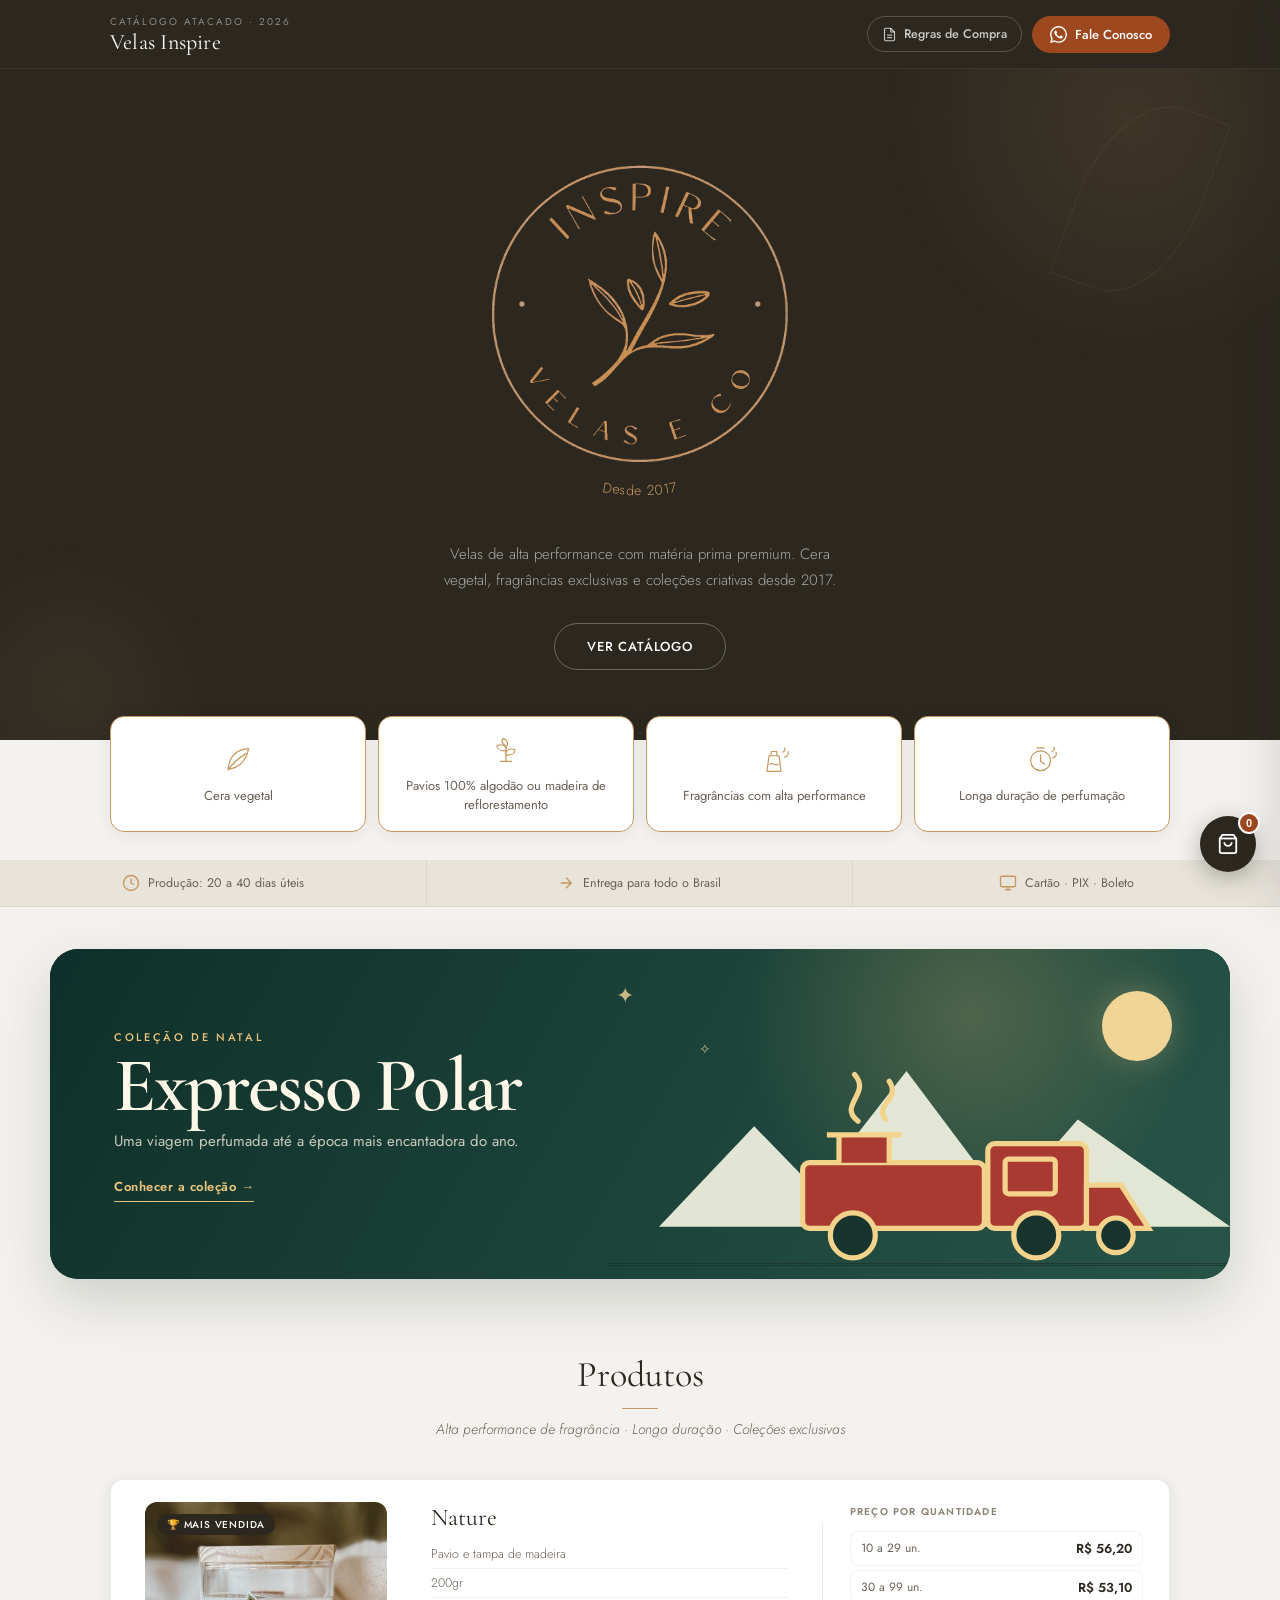
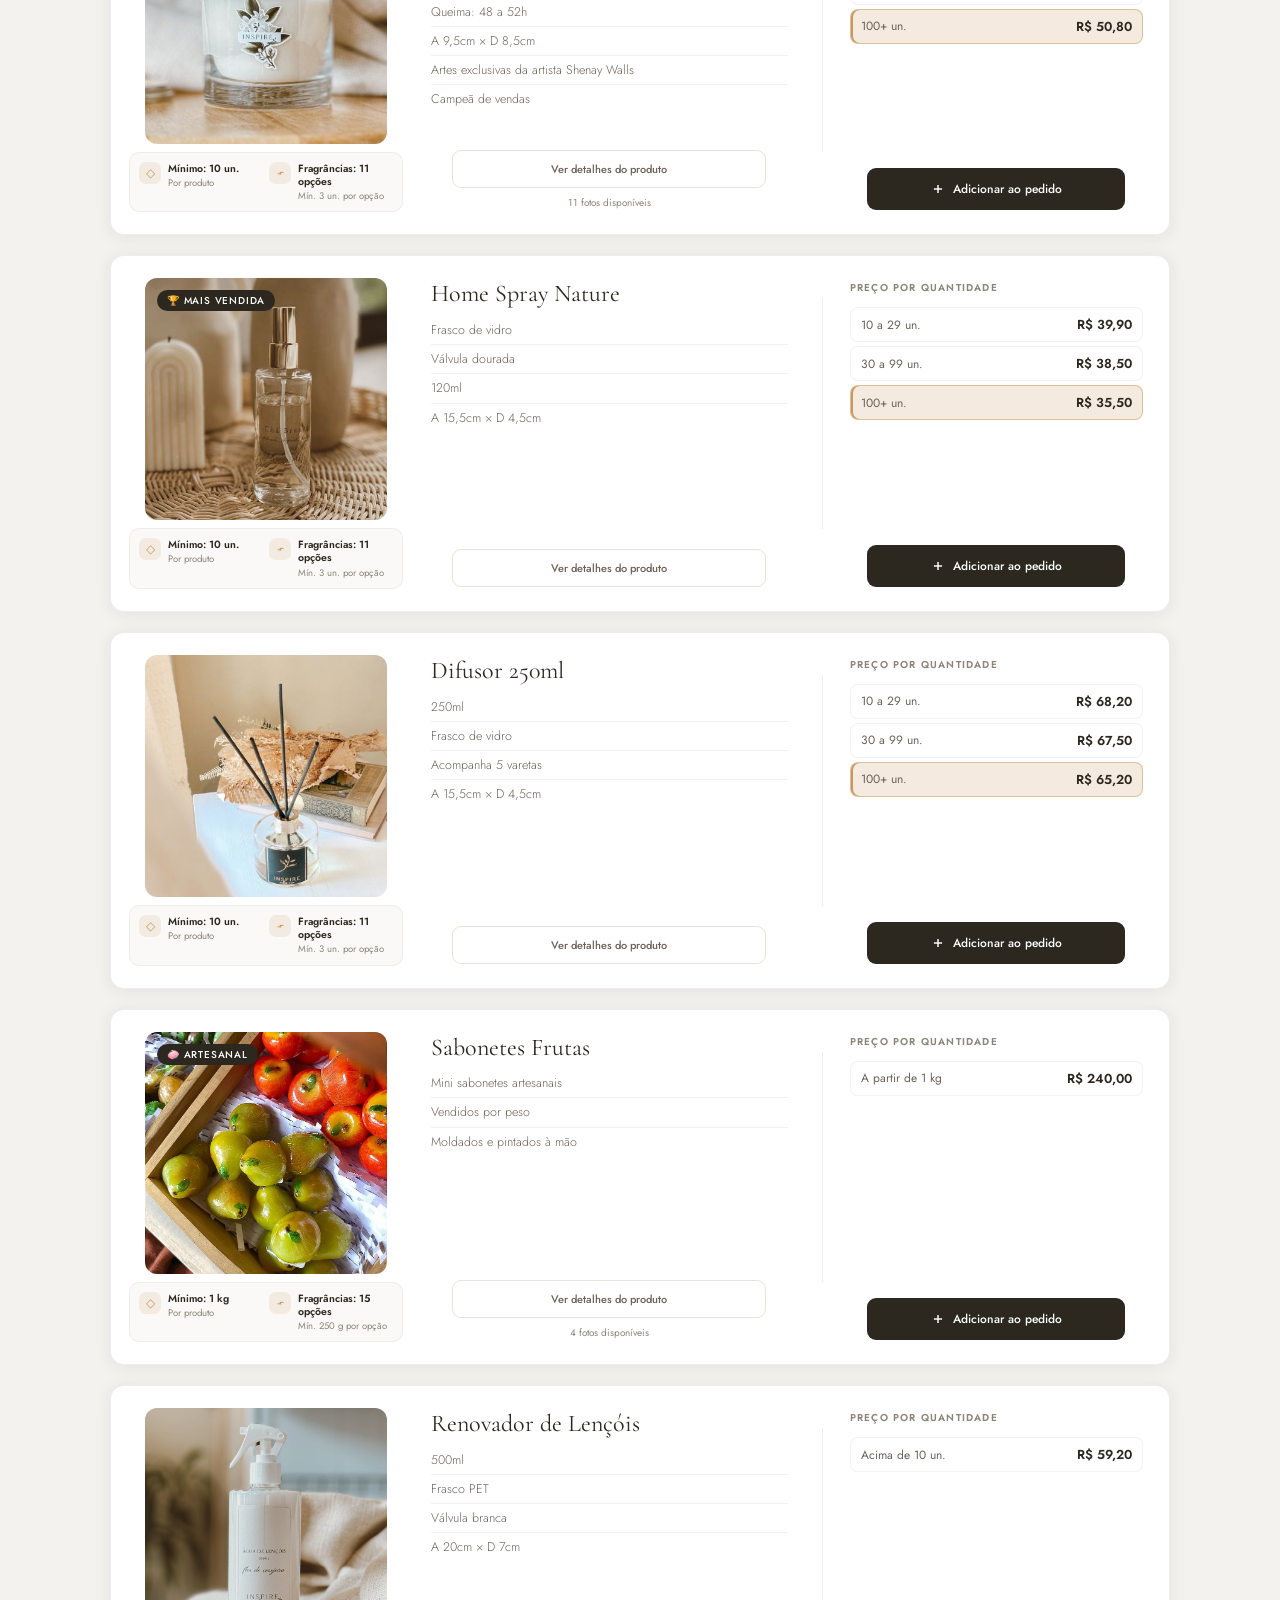
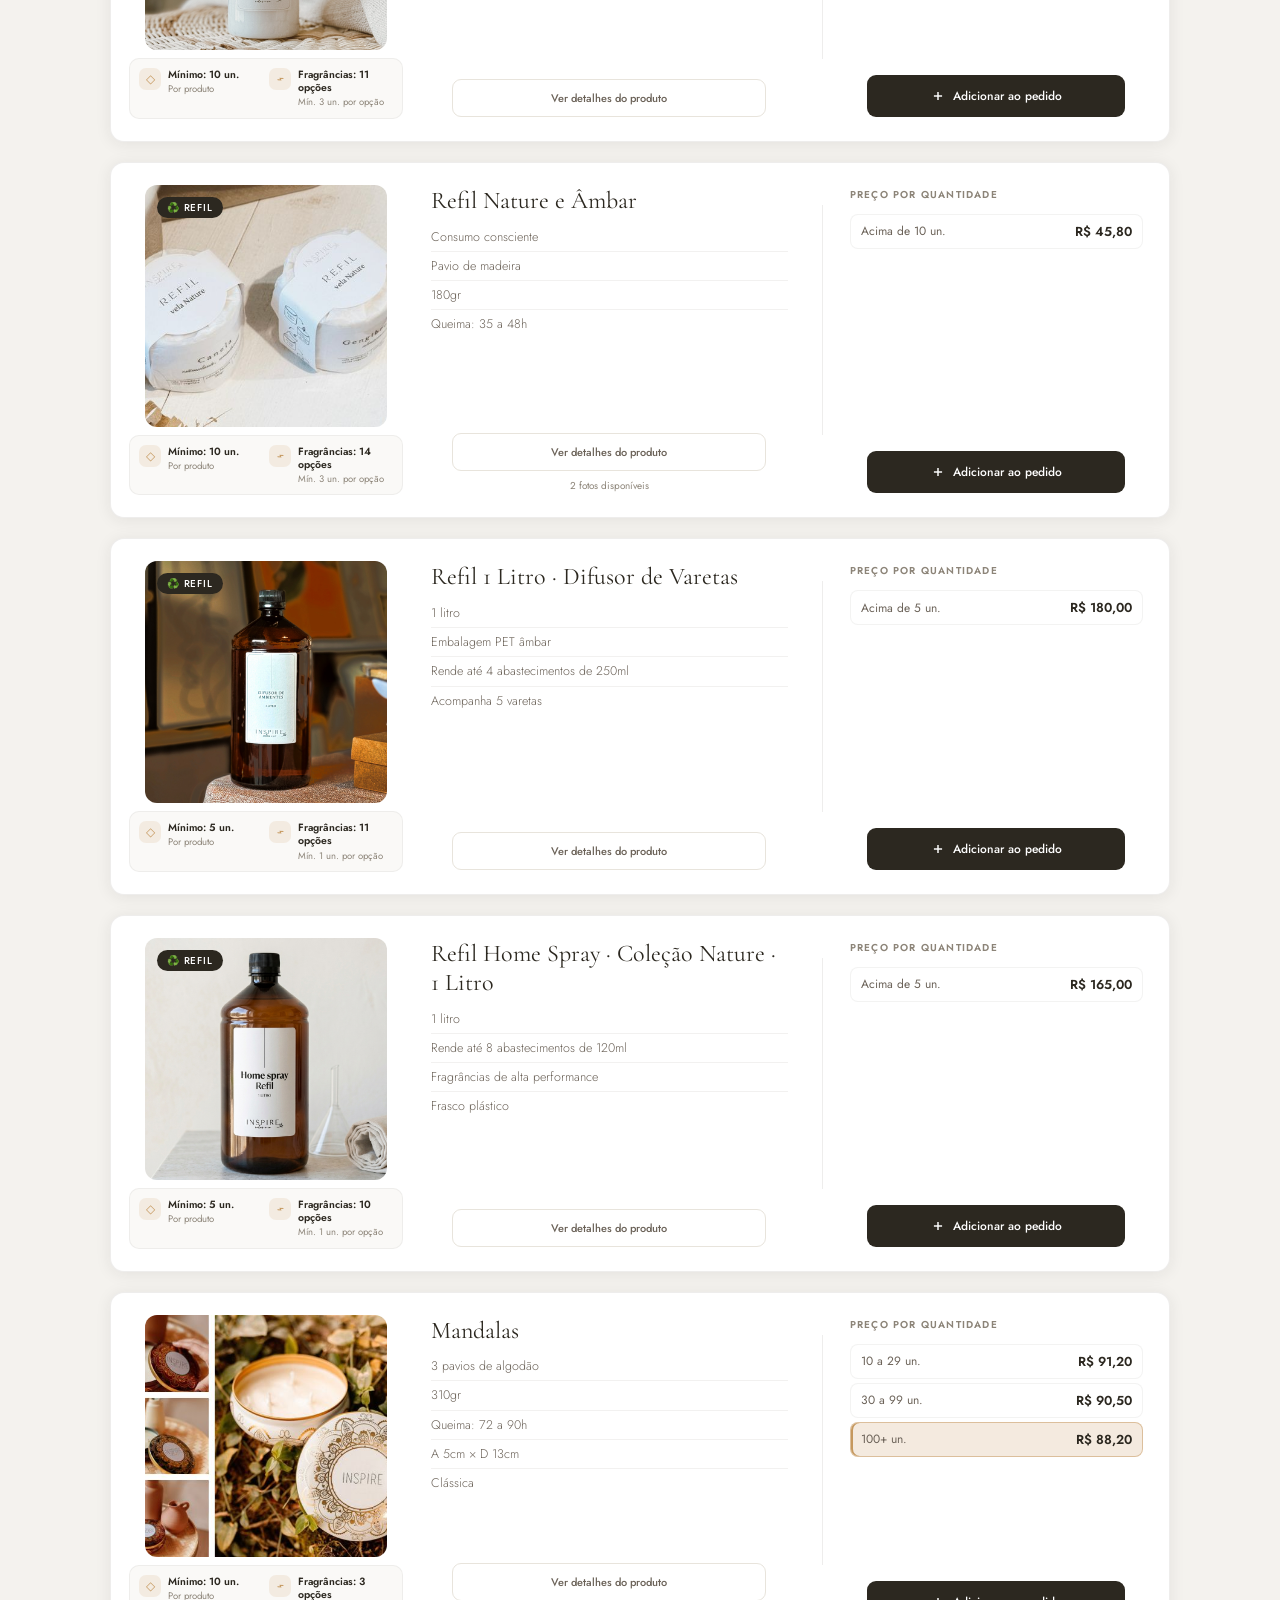
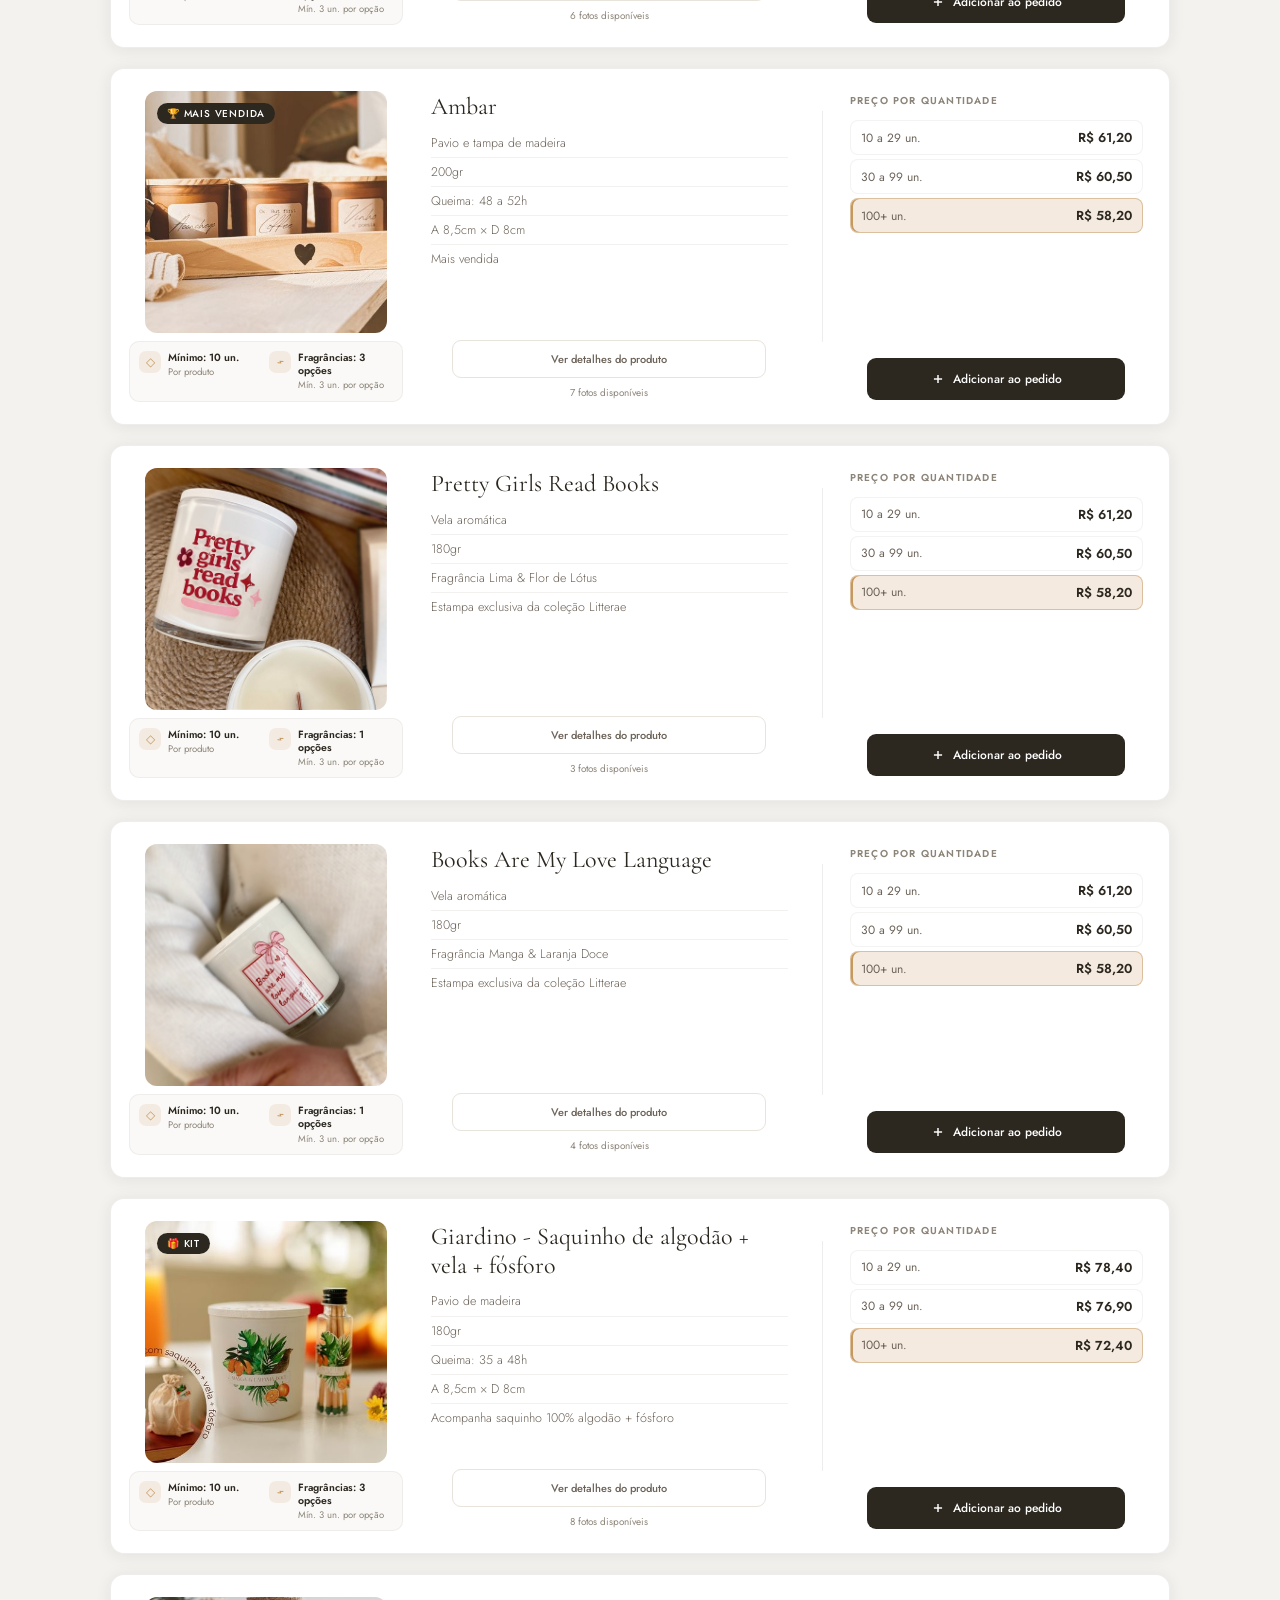
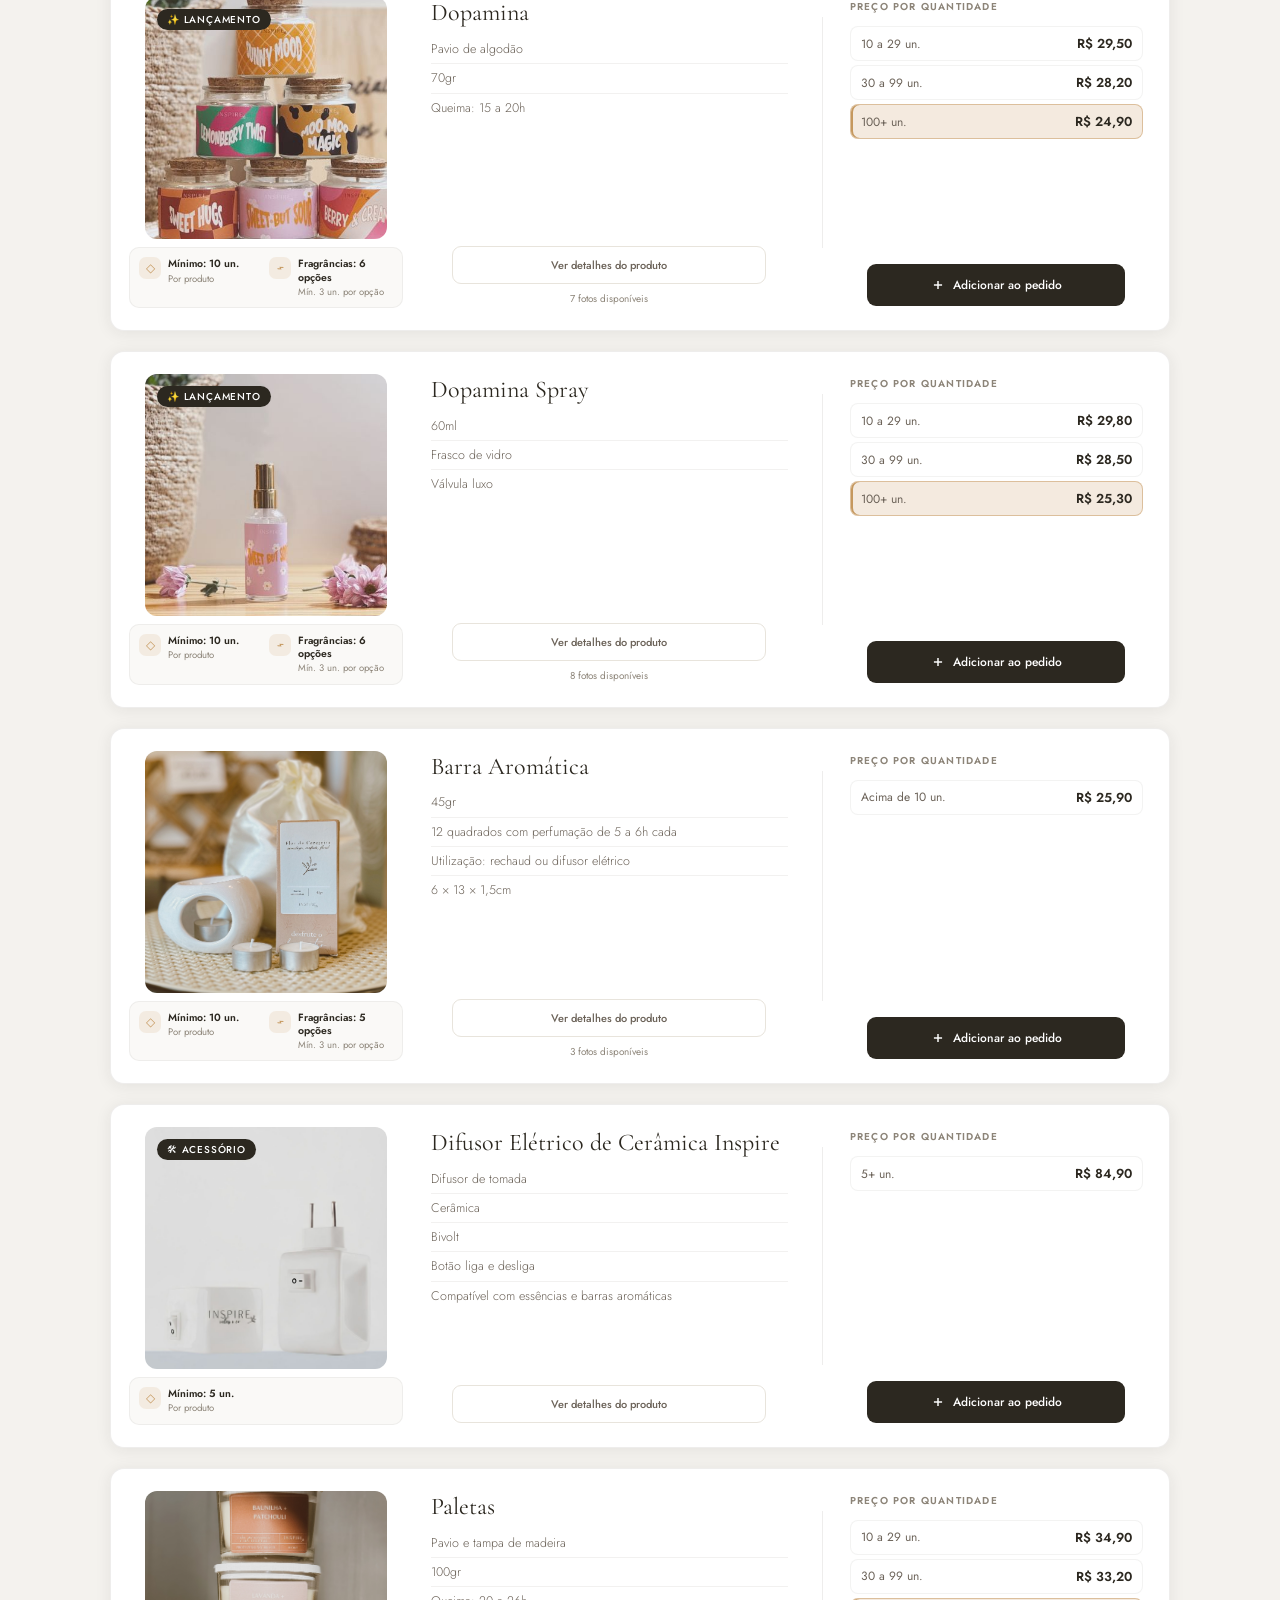
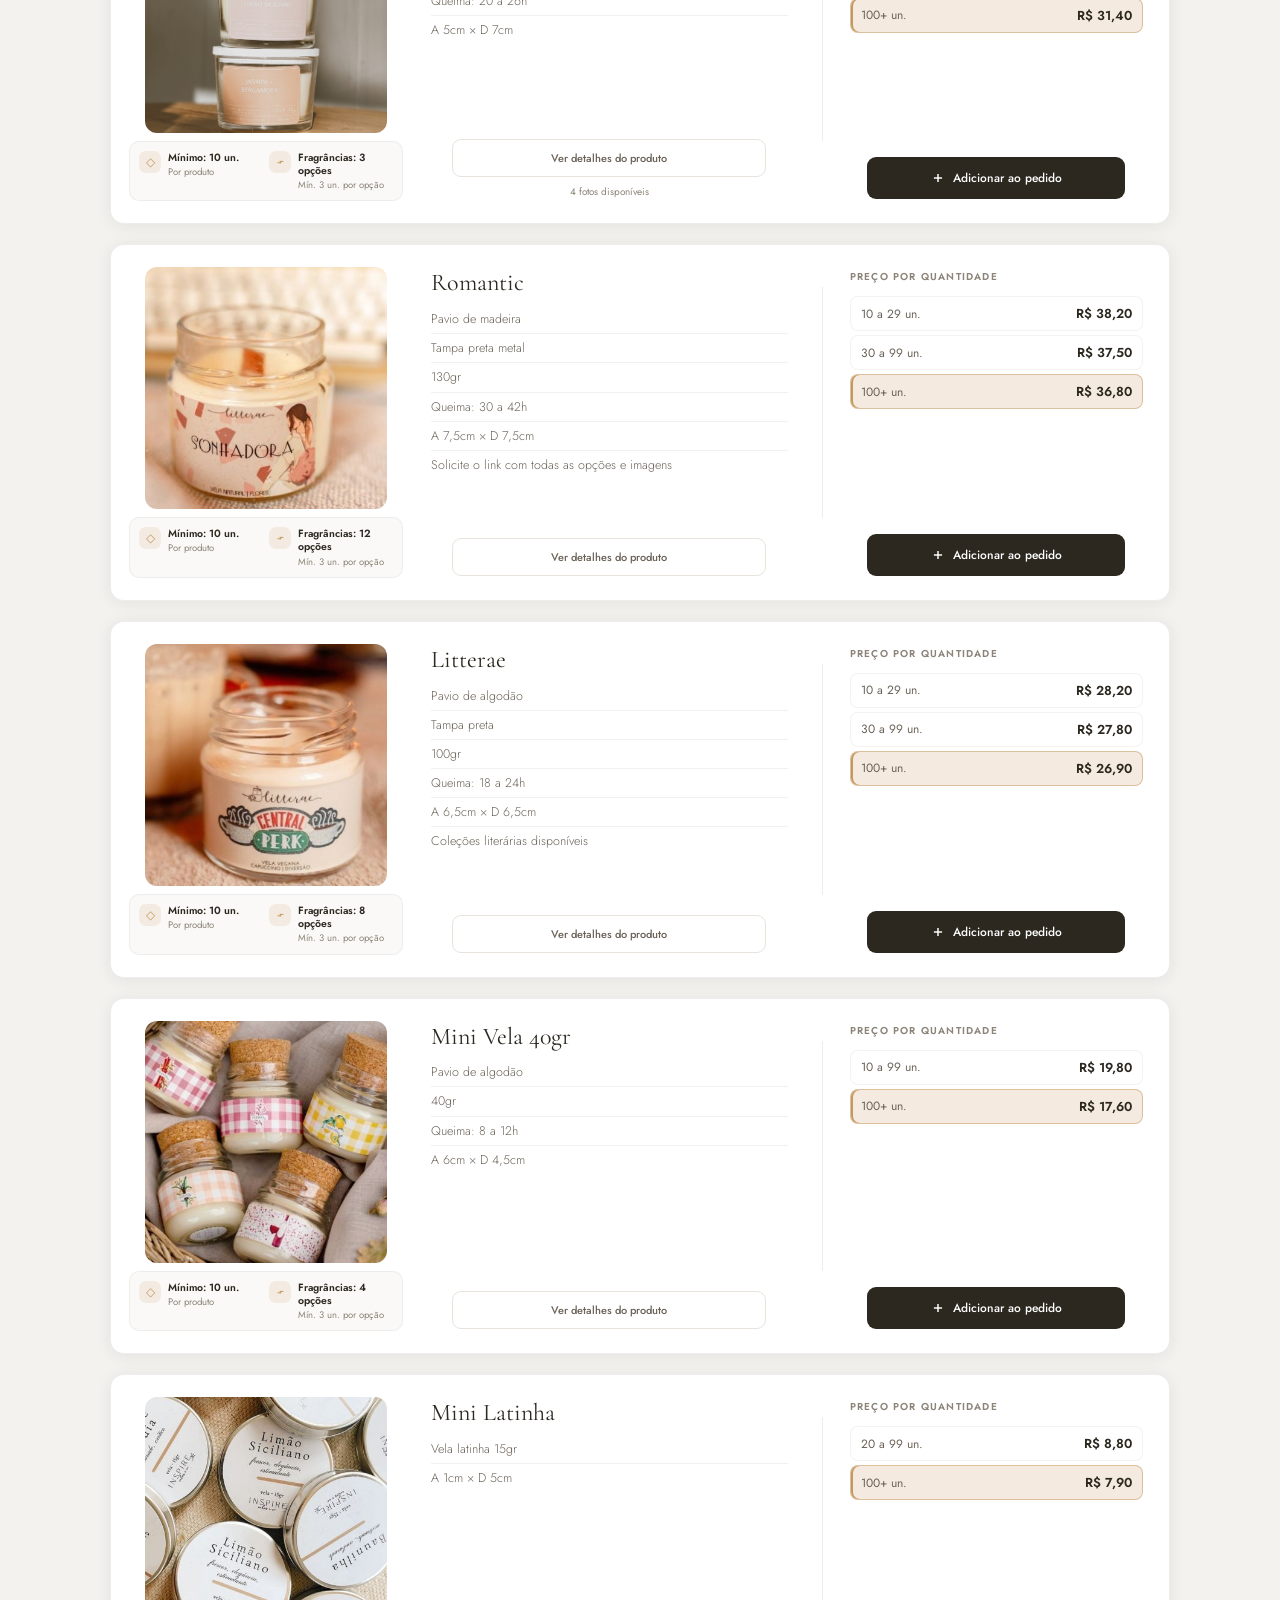
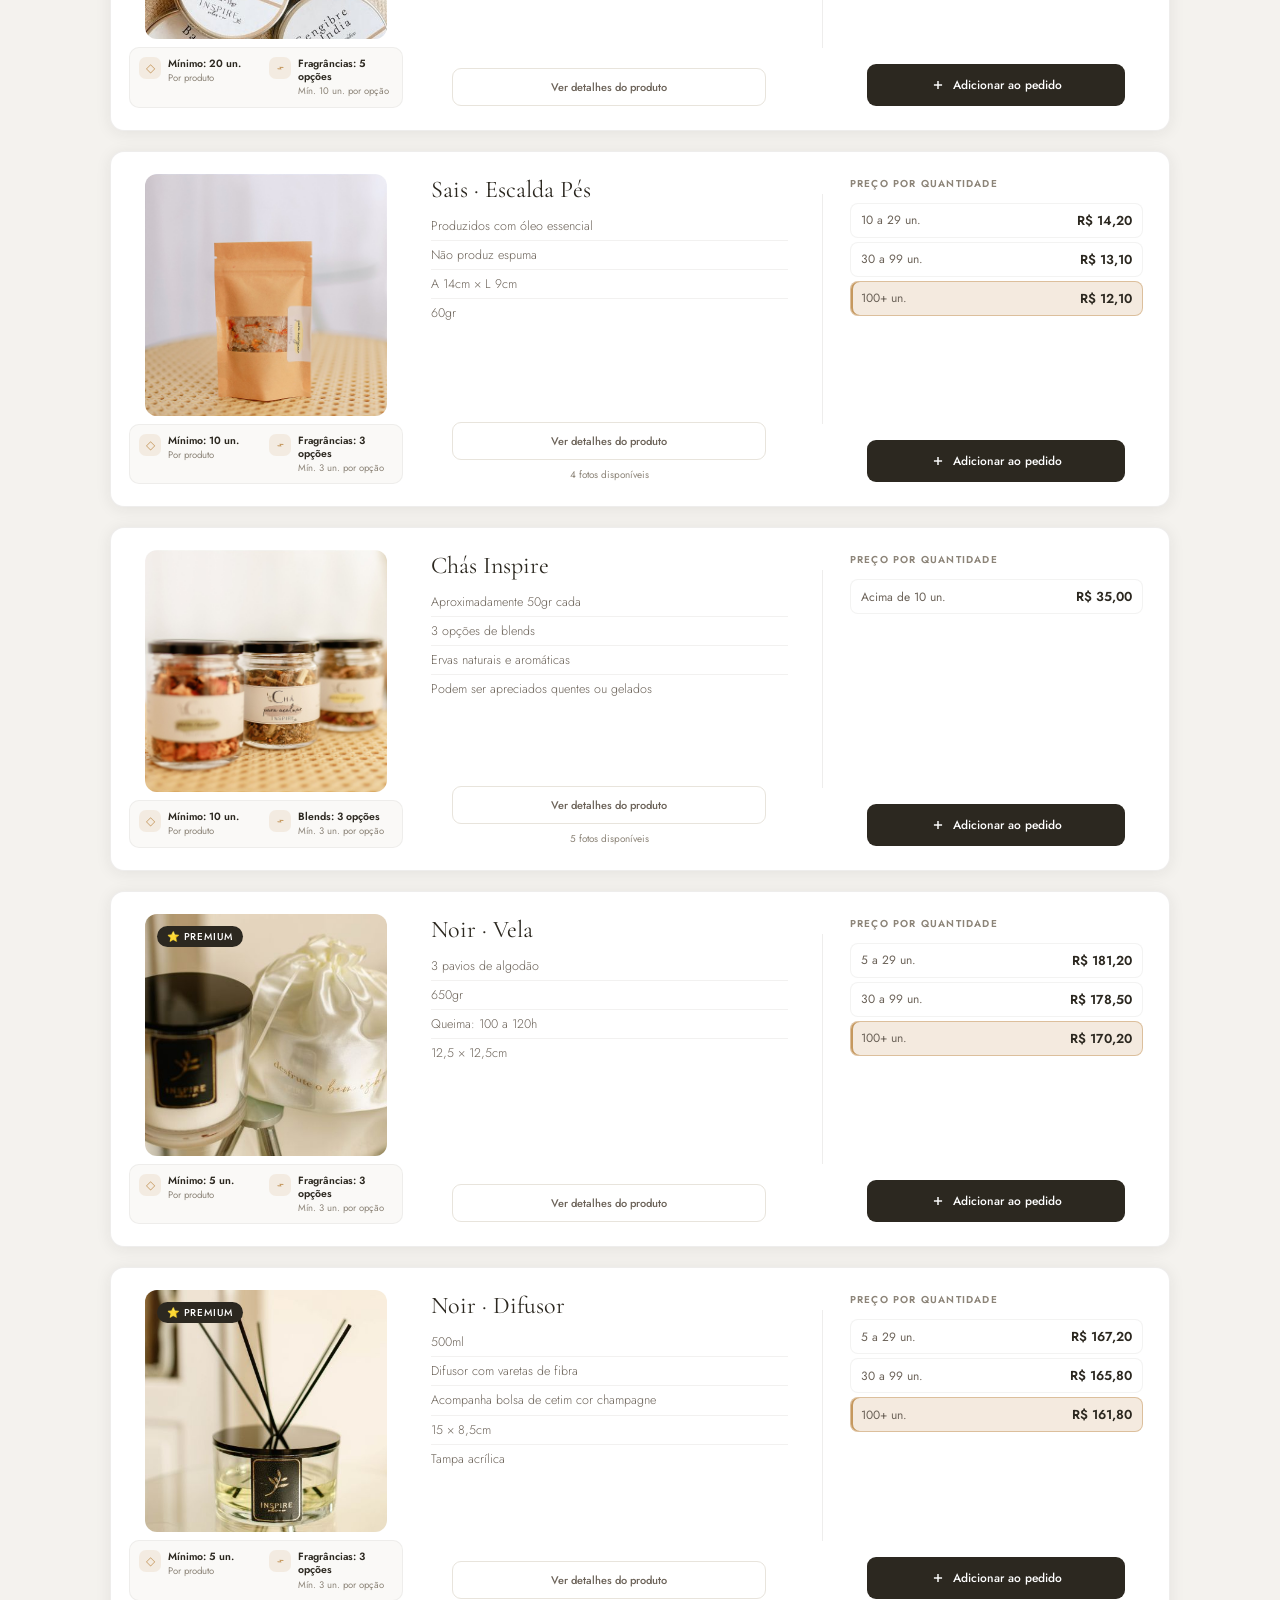
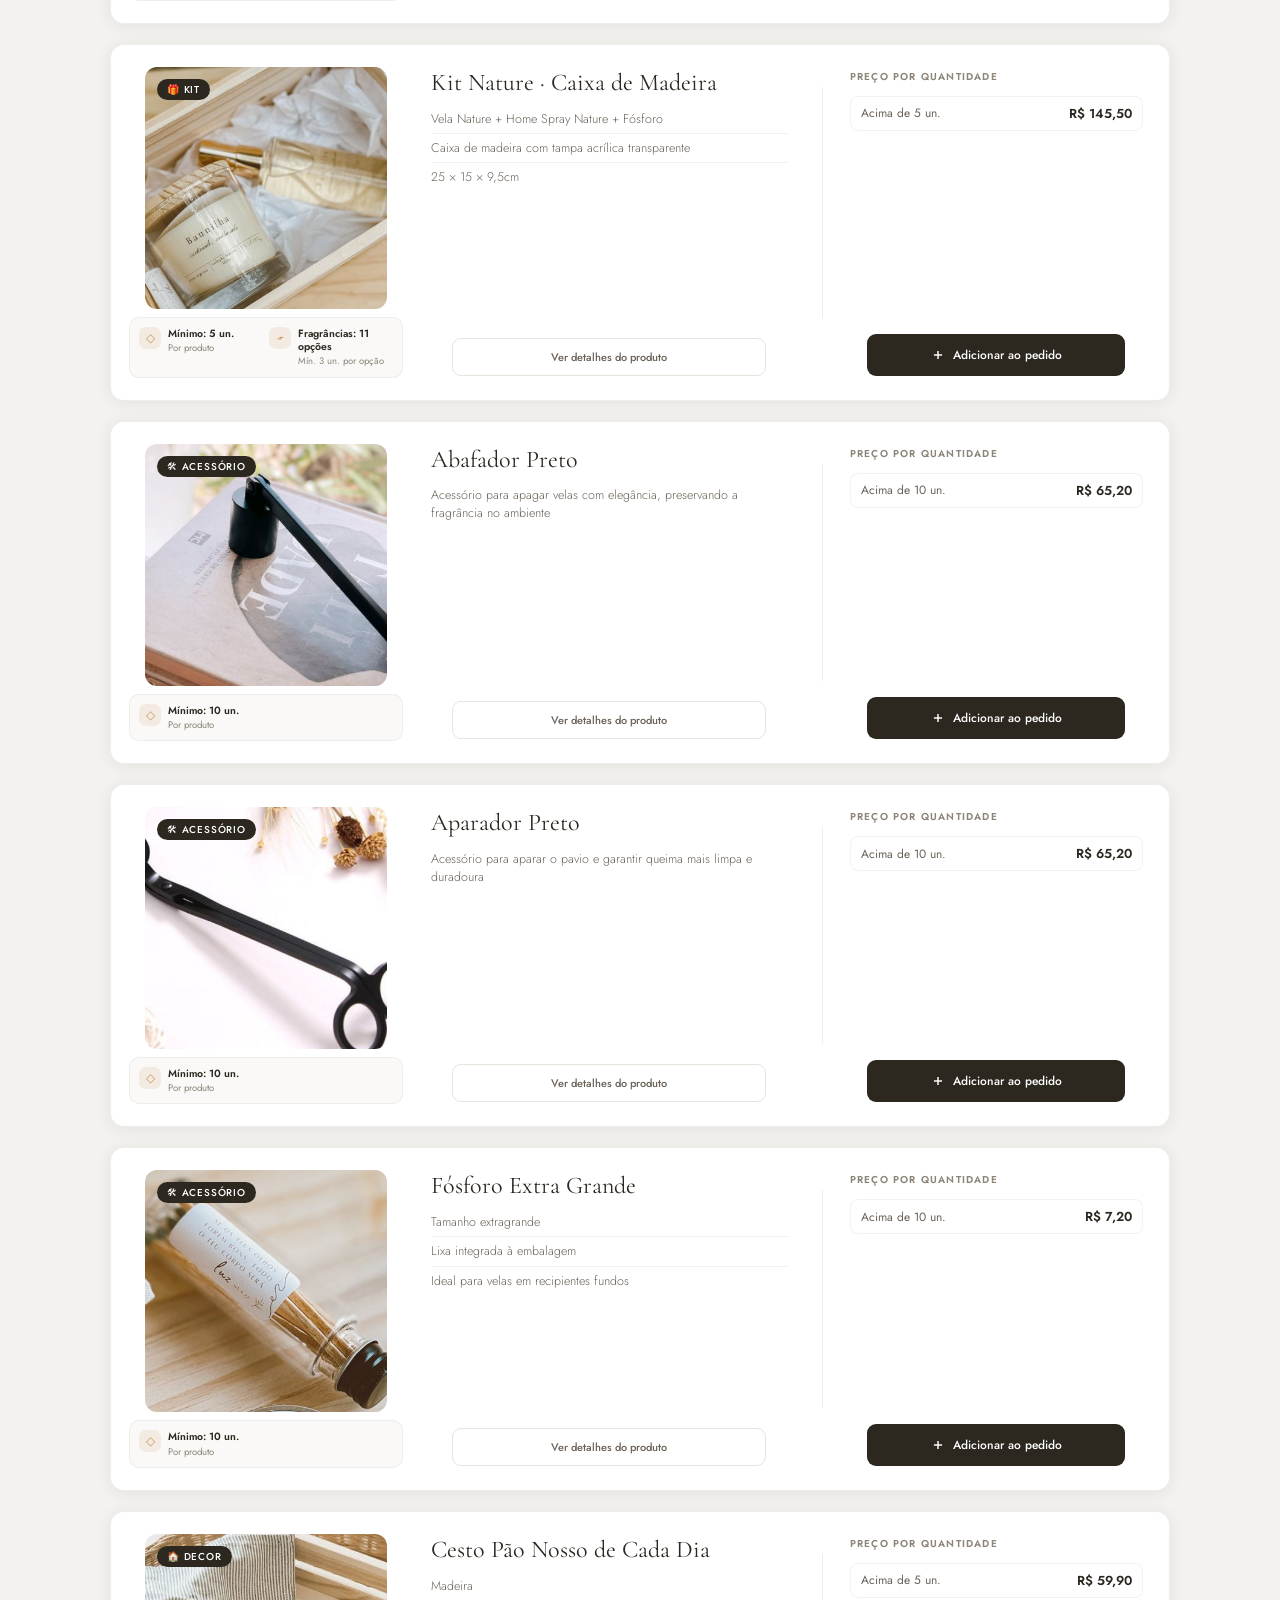
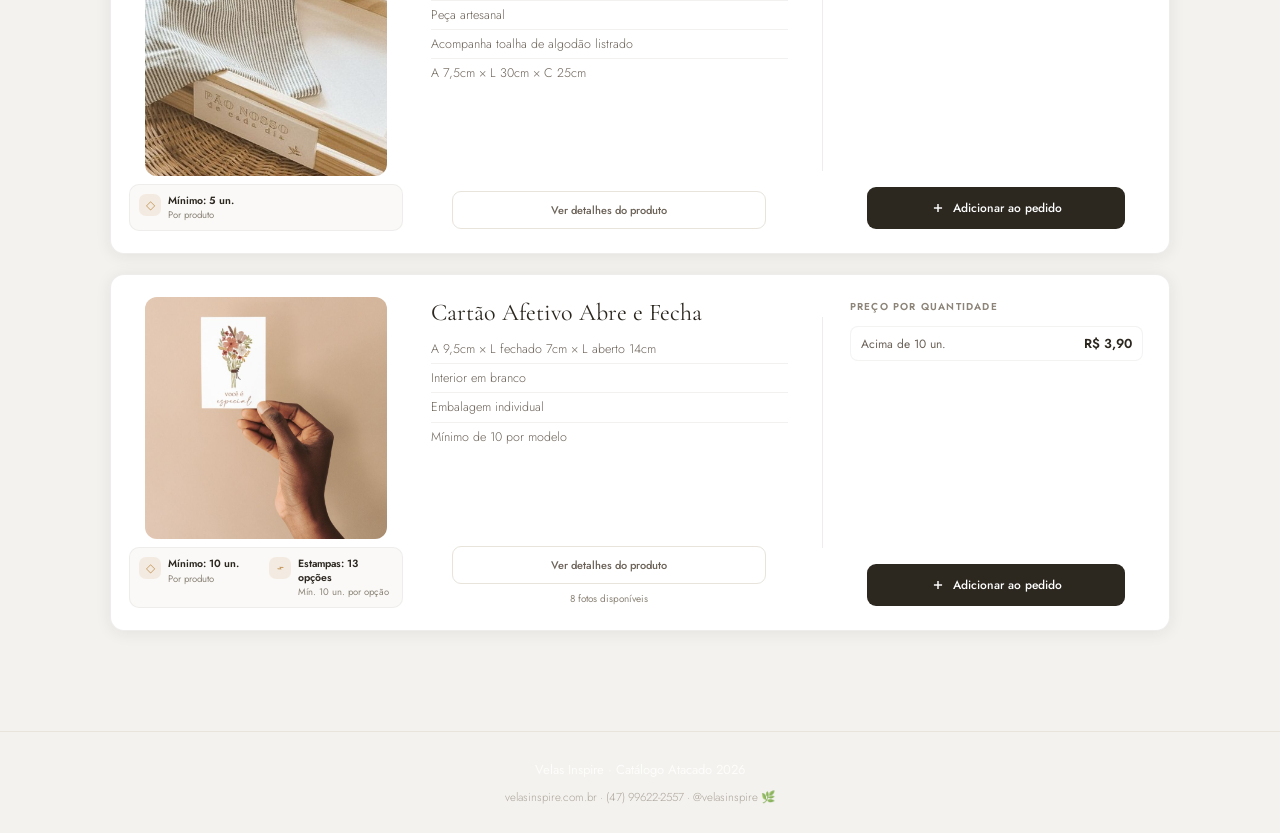
==== index.html @ fe25d315 "Ajustes fotos e ordens de produtos" ====
<!DOCTYPE html>
<html lang="pt-BR">
<head>
  <meta charset="UTF-8" />
  <meta name="viewport" content="width=device-width, initial-scale=1.0" />
  <title>Velas Inspire — Catálogo Atacado 2026</title>
  <link rel="icon" type="image/png" href="assets/images/brand/favicon-inspire.png" />
  <link rel="apple-touch-icon" href="assets/images/brand/favicon-inspire.png" />
  <link rel="stylesheet" href="css/styles.css" />
  <link rel="preconnect" href="https://fonts.googleapis.com">
  <link rel="preconnect" href="https://fonts.gstatic.com" crossorigin>
  <link href="https://fonts.googleapis.com/css2?family=Cormorant+Garamond:ital,wght@0,300;0,400;0,600;1,300;1,400&family=Jost:wght@300;400;500;600&display=swap" rel="stylesheet">
</head>
<body>

  <header class="header">
    <div class="header-inner">
      <div class="brand">
        <span class="brand-eyebrow">Catálogo Atacado · 2026</span>
        <h1 class="brand-name">Velas Inspire</h1>
      </div>
      <div class="header-actions">
        <a href="regras.html" class="btn-header-rules">
          <svg viewBox="0 0 24 24" fill="none" stroke="currentColor" stroke-width="1.8" width="15" height="15"><path d="M14 2H6a2 2 0 00-2 2v16a2 2 0 002 2h12a2 2 0 002-2V8z"/><polyline points="14 2 14 8 20 8"/><line x1="16" y1="13" x2="8" y2="13"/><line x1="16" y1="17" x2="8" y2="17"/></svg>
          <span>Regras de Compra</span>
        </a>
        <a href="#" class="btn-header-wa" id="btn-header-wa">
          <svg viewBox="0 0 24 24" fill="currentColor" width="17" height="17"><path d="M17.472 14.382c-.297-.149-1.758-.867-2.03-.967-.273-.099-.471-.148-.67.15-.197.297-.767.966-.94 1.164-.173.199-.347.223-.644.075-.297-.15-1.255-.463-2.39-1.475-.883-.788-1.48-1.761-1.653-2.059-.173-.297-.018-.458.13-.606.134-.133.298-.347.446-.52.149-.174.198-.298.298-.497.099-.198.05-.371-.025-.52-.075-.149-.669-1.612-.916-2.207-.242-.579-.487-.5-.669-.51-.173-.008-.371-.01-.57-.01-.198 0-.52.074-.792.372-.272.297-1.04 1.016-1.04 2.479 0 1.462 1.065 2.875 1.213 3.074.149.198 2.096 3.2 5.077 4.487.709.306 1.262.489 1.694.625.712.227 1.36.195 1.871.118.571-.085 1.758-.719 2.006-1.413.248-.694.248-1.289.173-1.413-.074-.124-.272-.198-.57-.347m-5.421 7.403h-.004a9.87 9.87 0 01-5.031-1.378l-.361-.214-3.741.982.998-3.648-.235-.374a9.86 9.86 0 01-1.51-5.26c.001-5.45 4.436-9.884 9.888-9.884 2.64 0 5.122 1.03 6.988 2.898a9.825 9.825 0 012.893 6.994c-.003 5.45-4.437 9.884-9.885 9.884m8.413-18.297A11.815 11.815 0 0012.05 0C5.495 0 .16 5.335.157 11.892c0 2.096.547 4.142 1.588 5.945L.057 24l6.305-1.654a11.882 11.882 0 005.683 1.448h.005c6.554 0 11.89-5.335 11.893-11.893a11.821 11.821 0 00-3.48-8.413z"/></svg>
          <span>Fale Conosco</span>
        </a>
      </div>
    </div>
  </header>

  <section class="hero">
    <div class="hero-content">
      <div class="hero-brandmark">
        <img class="hero-logo" src="assets/images/brand/submarca-inspire-transparente-final.png" alt="Inspire Velas e Co." />
        <svg class="hero-since" viewBox="0 0 400 72" role="img" aria-label="Desde 2017">
          <defs>
            <path id="hero-since-curve" d="M 92 12 Q 200 62 308 12" />
          </defs>
          <text fill="#C5985E">
            <textPath href="#hero-since-curve" startOffset="50%" text-anchor="middle" fill="#C5985E">Desde 2017</textPath>
          </text>
        </svg>
      </div>
      <p class="hero-desc" id="hero-desc">Velas de alta performance com matéria prima premium. Cera vegetal, fragrâncias exclusivas e coleções criativas desde 2017.</p>
      <a href="#catalogo" class="btn-hero">Ver catálogo</a>
    </div>
    <div class="hero-deco" aria-hidden="true">
      <div class="deco-circle deco-c1"></div>
      <div class="deco-circle deco-c2"></div>
      <div class="deco-leaf deco-l1"></div>
    </div>
  </section>

  <div class="brand-pillars" aria-label="Diferenciais dos produtos">
    <div class="brand-pillar">
      <svg viewBox="0 0 48 48" aria-hidden="true">
        <path d="M39 8C23 9 12 18 10 37c12-1 25-9 29-29Z" />
        <path d="M10 38c6-9 14-16 25-23" />
      </svg>
      <span>Cera vegetal</span>
    </div>
    <div class="brand-pillar">
      <svg viewBox="0 0 48 48" aria-hidden="true">
        <path d="M24 40V18" />
        <path d="M24 18c-5-2-7-6-5-10 5 0 8 4 7 9" />
        <path d="M24 25c-7 1-12-2-13-7 5-3 11-1 14 4" />
        <path d="M24 31c7 1 12-2 13-7-5-3-11-1-14 4" />
        <path d="M16 40h16" />
      </svg>
      <span>Pavios 100% algodão ou madeira de reflorestamento</span>
    </div>
    <div class="brand-pillar">
      <svg viewBox="0 0 48 48" aria-hidden="true">
        <path d="M17 18h14l3 22H14l3-22Z" />
        <path d="M20 18v-6h8v6" />
        <path d="M18 30c4-3 8 3 12 0" />
        <path d="M36 13c3-1 4-3 3-6M39 20c4-1 6-4 5-8" />
      </svg>
      <span>Fragrâncias com alta performance</span>
    </div>
    <div class="brand-pillar">
      <svg viewBox="0 0 48 48" aria-hidden="true">
        <circle cx="22" cy="25" r="14" />
        <path d="M22 17v9l6 4M17 7h10" />
        <path d="M38 12c3-1 4-3 3-6M39 21c4-1 6-4 5-8" />
      </svg>
      <span>Longa duração de perfumação</span>
    </div>
  </div>

  <div class="info-banners">
    <div class="info-item">
      <svg viewBox="0 0 24 24" fill="none" stroke="currentColor" stroke-width="1.8" width="18" height="18"><circle cx="12" cy="12" r="10"/><path d="M12 6v6l4 2"/></svg>
      <span>Produção: 20 a 40 dias úteis</span>
    </div>
    <div class="info-item">
      <svg viewBox="0 0 24 24" fill="none" stroke="currentColor" stroke-width="1.8" width="18" height="18"><path d="M5 12h14M12 5l7 7-7 7"/></svg>
      <span>Entrega para todo o Brasil</span>
    </div>
    <div class="info-item">
      <svg viewBox="0 0 24 24" fill="none" stroke="currentColor" stroke-width="1.8" width="18" height="18"><rect x="2" y="3" width="20" height="14" rx="2"/><path d="M8 21h8M12 17v4"/></svg>
      <span>Cartão · PIX · Boleto</span>
    </div>
  </div>

  <a class="polar-banner" href="expresso-polar.html" aria-label="Conhecer a coleção de Natal Expresso Polar">
    <span class="polar-banner__snow polar-banner__snow--one" aria-hidden="true">✦</span>
    <span class="polar-banner__snow polar-banner__snow--two" aria-hidden="true">✧</span>
    <span class="polar-banner__rail" aria-hidden="true"></span>
    <span class="polar-banner__copy">
      <span class="polar-banner__eyebrow">Coleção de Natal</span>
      <strong>Expresso Polar</strong>
      <span class="polar-banner__text">Uma viagem perfumada até a época mais encantadora do ano.</span>
      <span class="polar-banner__cta">Conhecer a coleção <span aria-hidden="true">→</span></span>
    </span>
    <span class="polar-banner__scene" aria-hidden="true">
      <span class="polar-banner__moon"></span>
      <svg viewBox="0 0 330 150" focusable="false">
        <path class="polar-banner__mountains" d="M0 120 55 62l35 36 53-68 57 76 42-48 88 62Z"/>
        <g class="polar-banner__train">
          <rect x="83" y="83" width="105" height="38" rx="4"/>
          <rect x="190" y="72" width="57" height="49" rx="4"/>
          <rect x="200" y="81" width="29" height="20" rx="2"/>
          <path d="M247 96h20l16 25h-36Z"/>
          <path d="M104 83V67h29v16M97 67h43"/>
          <circle cx="112" cy="125" r="13"/><circle cx="218" cy="125" r="13"/><circle cx="264" cy="125" r="10"/>
          <path class="polar-banner__steam" d="M115 59c-12-9 8-16-2-27M131 58c-7-8 9-12 2-22"/>
        </g>
      </svg>
    </span>
  </a>

  <main class="catalog-section" id="catalogo">
    <div class="catalog-header">
      <h2 class="section-title">Produtos</h2>
      <p class="section-sub">Alta performance de fragrância · Longa duração · Coleções exclusivas</p>
    </div>
    <div class="products-grid" id="products-grid"></div>
  </main>

  <!-- CARRINHO -->
  <aside class="cart-panel" id="cart-panel" aria-label="Carrinho">
    <div class="cart-header">
      <h3>Seu pedido</h3>
      <button class="cart-close" id="cart-close" aria-label="Fechar">✕</button>
    </div>

    <div class="cart-purchase-type">
      <div class="cpt-label">
        <svg viewBox="0 0 24 24" fill="none" stroke="currentColor" stroke-width="1.8" width="14" height="14"><path d="M20 7H4a2 2 0 00-2 2v6a2 2 0 002 2h16a2 2 0 002-2V9a2 2 0 00-2-2z"/><path d="M16 21V5a2 2 0 00-2-2h-4a2 2 0 00-2 2v16"/></svg>
        Tipo de compra
      </div>
      <div class="cpt-selector">
        <button class="cpt-btn cpt-btn--active" id="cpt-inspire" onclick="setPurchaseType('inspire')">Inspire</button>
        <button class="cpt-btn" id="cpt-whitelabel" onclick="setPurchaseType('whitelabel')">White Label</button>
      </div>
      <div class="cpt-rules" id="cpt-rules">
        <span id="cpt-rule-text"></span>
        <a href="regras.html" class="cpt-rules-link" target="_blank">Ver todas as regras →</a>
      </div>
    </div>

    <div class="order-progress" id="order-progress">
      <div class="order-progress-top">
        <span class="order-progress-label">Faltam <strong id="order-missing">R$ 0,00</strong> para o pedido mínimo</span>
        <span class="order-progress-min" id="order-progress-min"></span>
      </div>
      <div class="order-progress-bar-wrap">
        <div class="order-progress-bar" id="order-progress-bar" style="width:0%"></div>
      </div>
    </div>

    <div class="cart-items" id="cart-items">
      <p class="cart-empty">Nenhum produto adicionado ainda.</p>
    </div>

    <div class="cart-footer">
      <div class="cart-total-row">
        <span>Total estimado</span>
        <strong id="cart-total">R$ 0,00</strong>
      </div>
      <label class="cart-rules-check">
        <input type="checkbox" id="cart-rules-agreed" onchange="renderCart()" />
        <span>Li e concordo com as <a href="regras.html" target="_blank">Regras de Compra</a></span>
      </label>
      <button class="btn-whatsapp-cart" id="btn-whatsapp-cart" disabled>
        <svg viewBox="0 0 24 24" fill="currentColor" width="20" height="20"><path d="M17.472 14.382c-.297-.149-1.758-.867-2.03-.967-.273-.099-.471-.148-.67.15-.197.297-.767.966-.94 1.164-.173.199-.347.223-.644.075-.297-.15-1.255-.463-2.39-1.475-.883-.788-1.48-1.761-1.653-2.059-.173-.297-.018-.458.13-.606.134-.133.298-.347.446-.52.149-.174.198-.298.298-.497.099-.198.05-.371-.025-.52-.075-.149-.669-1.612-.916-2.207-.242-.579-.487-.5-.669-.51-.173-.008-.371-.01-.57-.01-.198 0-.52.074-.792.372-.272.297-1.04 1.016-1.04 2.479 0 1.462 1.065 2.875 1.213 3.074.149.198 2.096 3.2 5.077 4.487.709.306 1.262.489 1.694.625.712.227 1.36.195 1.871.118.571-.085 1.758-.719 2.006-1.413.248-.694.248-1.289.173-1.413-.074-.124-.272-.198-.57-.347m-5.421 7.403h-.004a9.87 9.87 0 01-5.031-1.378l-.361-.214-3.741.982.998-3.648-.235-.374a9.86 9.86 0 01-1.51-5.26c.001-5.45 4.436-9.884 9.888-9.884 2.64 0 5.122 1.03 6.988 2.898a9.825 9.825 0 012.893 6.994c-.003 5.45-4.437 9.884-9.885 9.884m8.413-18.297A11.815 11.815 0 0012.05 0C5.495 0 .16 5.335.157 11.892c0 2.096.547 4.142 1.588 5.945L.057 24l6.305-1.654a11.882 11.882 0 005.683 1.448h.005c6.554 0 11.89-5.335 11.893-11.893a11.821 11.821 0 00-3.48-8.413z"/></svg>
        Enviar pedido pelo WhatsApp
      </button>
      <p class="cart-note" id="cart-note">Pedido mínimo Inspire: R$ 1.000,00 · Produção iniciada após confirmação.</p>
    </div>
  </aside>

  <div class="overlay" id="overlay"></div>

  <button class="fab-cart" id="fab-cart" aria-label="Abrir carrinho">
    <svg viewBox="0 0 24 24" fill="none" stroke="currentColor" stroke-width="2" width="22" height="22"><path d="M6 2L3 6v14a2 2 0 002 2h14a2 2 0 002-2V6l-3-4z"/><line x1="3" y1="6" x2="21" y2="6"/><path d="M16 10a4 4 0 01-8 0"/></svg>
    <span class="fab-badge" id="fab-badge">0</span>
  </button>

  <!-- MODAL EDITORIAL — DETALHES DO PRODUTO -->
  <div class="details-modal-overlay" id="details-modal-overlay">
    <article class="details-modal" role="dialog" aria-modal="true" aria-labelledby="details-modal-name">
      <button class="details-modal-close" id="details-modal-close" type="button" aria-label="Fechar detalhes">✕</button>
      <div class="details-modal-gallery">
        <div class="details-modal-main-image">
          <img id="details-modal-main-image" src="" alt="">
        </div>
        <div class="details-modal-thumbs" id="details-modal-thumbs"></div>
      </div>
      <div class="details-modal-content">
        <span class="details-modal-tag" id="details-modal-tag"></span>
        <h2 id="details-modal-name"></h2>
        <div class="details-modal-summary" id="details-modal-summary"></div>
        <div class="details-modal-section" id="details-modal-benefits" hidden></div>
        <div class="details-modal-section" id="details-modal-usage" hidden></div>
        <div class="details-modal-section" id="details-modal-care" hidden></div>
        <div class="details-modal-tip" id="details-modal-tip" hidden></div>
        <div class="details-modal-technical">
          <h4>Características</h4>
          <p id="details-modal-technical"></p>
        </div>
        <button class="details-modal-add" id="details-modal-add" type="button">
          <svg viewBox="0 0 24 24" fill="none" stroke="currentColor" stroke-width="2.5" width="15" height="15"><line x1="12" y1="5" x2="12" y2="19"/><line x1="5" y1="12" x2="19" y2="12"/></svg>
          Adicionar ao pedido
        </button>
      </div>
    </article>
  </div>

  <!-- MODAL PRODUTO -->
  <div class="product-modal-overlay" id="product-modal-overlay">
    <div class="product-modal" id="product-modal">
      <button class="modal-close">✕</button>
      <div class="modal-img-wrap" id="modal-gallery">
        <div class="modal-gallery-track" id="modal-gallery-track"></div>
        <button class="modal-gallery-arrow modal-gallery-arrow--prev" id="modal-gallery-prev" type="button" aria-label="Foto anterior">‹</button>
        <button class="modal-gallery-arrow modal-gallery-arrow--next" id="modal-gallery-next" type="button" aria-label="Próxima foto">›</button>
        <div class="modal-gallery-dots" id="modal-gallery-dots" aria-label="Navegação das fotos"></div>
      </div>
      <div class="modal-body">
        <div class="modal-tag" id="modal-tag"></div>
        <h3 class="modal-name" id="modal-name"></h3>
        <p class="modal-detail" id="modal-detail"></p>

        <!-- Seletor de tipo de compra no modal -->
        <div class="modal-purchase-type" id="modal-purchase-type">
          <div class="mpt-header">
            <svg viewBox="0 0 24 24" fill="none" stroke="currentColor" stroke-width="1.8" width="14" height="14"><path d="M20 7H4a2 2 0 00-2 2v6a2 2 0 002 2h16a2 2 0 002-2V9a2 2 0 00-2-2z"/><path d="M16 21V5a2 2 0 00-2-2h-4a2 2 0 00-2 2v16"/></svg>
            <span>Tipo de compra <em class="mpt-required">*obrigatório</em></span>
          </div>
          <div class="mpt-selector">
            <button class="mpt-btn" id="mpt-inspire" onclick="setModalPurchaseType('inspire')">
              <strong class="mpt-btn-title">Inspire</strong>
              <span class="mpt-btn-sub">Linha padrão</span>
            </button>
            <button class="mpt-btn" id="mpt-whitelabel" onclick="setModalPurchaseType('whitelabel')">
              <strong class="mpt-btn-title">White Label</strong>
              <span class="mpt-btn-sub">Personalizado</span>
            </button>
          </div>
          <div class="mpt-rules-info" id="mpt-rules-info" style="display:none">
            <div class="mpt-rule-item" id="mpt-rule-minqty">
              <svg viewBox="0 0 24 24" fill="none" stroke="currentColor" stroke-width="2" width="12" height="12"><path d="M20 7H4a2 2 0 00-2 2v6a2 2 0 002 2h16a2 2 0 002-2V9a2 2 0 00-2-2z"/></svg>
              <span id="mpt-rule-minqty-text"></span>
            </div>
            <div class="mpt-rule-item" id="mpt-rule-fragqty">
              <svg viewBox="0 0 24 24" fill="none" stroke="currentColor" stroke-width="2" width="12" height="12"><path d="M12 22s8-4 8-10V5l-8-3-8 3v7c0 6 8 10 8 10z"/></svg>
              <span id="mpt-rule-fragqty-text"></span>
            </div>
            <div class="mpt-rule-item" id="mpt-rule-minorder">
              <svg viewBox="0 0 24 24" fill="none" stroke="currentColor" stroke-width="2" width="12" height="12"><rect x="2" y="3" width="20" height="14" rx="2"/><path d="M8 21h8M12 17v4"/></svg>
              <span id="mpt-rule-minorder-text"></span>
            </div>
          </div>
        </div>

        <div class="modal-tiers" id="modal-tiers"></div>
        <p class="modal-minqty" id="modal-minqty"></p>

        <div class="modal-fragrance-wrap" id="modal-fragrance-wrap">
          <label class="modal-label"><span id="modal-option-label">Fragrância</span> <span class="modal-label-min" id="modal-fragrance-min-label"></span></label>
          <div class="fragrance-grid" id="modal-fragrances"></div>
        </div>

        <div class="modal-qty-wrap">
          <label class="modal-label">Quantidade total</label>
          <p class="qty-derived-hint" id="qty-derived-hint" style="display:none">Controlada pela soma das fragrâncias abaixo</p>
          <div class="qty-control">
            <button class="qty-btn" id="modal-qty-dec">−</button>
            <input type="number" class="qty-value qty-input" id="modal-qty-val" value="1" min="1" inputmode="numeric" onfocus="this.select()" onkeydown="if(event.key==='Enter') this.blur()" />
            <button class="qty-btn" id="modal-qty-inc">+</button>
          </div>
          <span class="modal-active-price" id="modal-active-price"></span>
        </div>

        <button class="btn-add-modal" id="btn-add-modal">
          <svg viewBox="0 0 24 24" fill="none" stroke="currentColor" stroke-width="2.5" width="16" height="16"><line x1="12" y1="5" x2="12" y2="19"/><line x1="5" y1="12" x2="19" y2="12"/></svg>
          Selecione o tipo de compra
        </button>
      </div>
    </div>
  </div>

  <div class="img-modal" id="img-modal">
    <button class="img-modal-close">✕</button>
    <img id="img-modal-src" src="" alt="" />
  </div>

  <div class="toast" id="toast"></div>

  <footer class="footer">
    <p>Velas Inspire · Catálogo Atacado 2026</p>
    <p class="footer-sub">velasinspire.com.br · (47) 99622-2557 · @velasinspire 🌿</p>
  </footer>

  <script src="scripts/ui.js" defer></script>
  <script src="scripts/products.js" defer></script>
  <script src="scripts/cart.js" defer></script>
  <script src="scripts/whatsapp.js" defer></script>
  <script src="scripts/main.js" defer></script>
</body>
</html>
---- css/styles.css ----
/* ================================================
   INSPIRE — Memórias Afetivas · Ed. 2026
   Estética: Refined Linen — off-white, sage, stone
   Fontes: Playfair Display + Jost
   ================================================ */

:root {
  --linen:       #F4F2EE;
  --linen-dark:  #E8E4DC;
  --stone:       #8C8478;
  --stone-dark:  #5C5449;
  --brand-gold:  #C5985E;
  --terracotta:  #9E4820;
  --sage:        var(--terracotta);
  --sage-light:  var(--brand-gold);
  --sage-dark:   #743318;
  --ink:         #2C2820;
  --ink-soft:    #6B6258;
  --white:       #FFFFFF;
  --shadow:      0 2px 16px rgba(44,40,32,0.08);
  --shadow-lg:   0 8px 40px rgba(44,40,32,0.14);
  --radius:      14px;
  --radius-sm:   8px;
  --transition:  0.3s cubic-bezier(0.4,0,0.2,1);
}

*, *::before, *::after { box-sizing: border-box; margin: 0; padding: 0; }
html { scroll-behavior: smooth; }
body { font-family: 'Jost', sans-serif; background: var(--linen); color: var(--ink); min-height: 100vh; overflow-x: hidden; }
a { text-decoration: none; color: inherit; }
img { max-width: 100%; display: block; }
button:focus-visible, a:focus-visible, input:focus-visible {
  outline: 3px solid var(--brand-gold);
  outline-offset: 3px;
}

/* ——— HEADER ——— */
.header {
  position: sticky; top: 0; z-index: 100;
  background: var(--ink);
  border-bottom: 1px solid rgba(255,255,255,0.06);
}
.header-inner {
  max-width: 1100px; margin: 0 auto;
  padding: 14px 20px;
  display: flex; align-items: center; justify-content: space-between; gap: 12px;
}
.brand { display: flex; flex-direction: column; gap: 1px; }
.brand-eyebrow {
  font-size: 10px; font-weight: 400;
  letter-spacing: 0.2em; text-transform: uppercase;
  color: rgba(255,255,255,0.45);
}
.brand-name {
  font-family: 'Cormorant Garamond', serif;
  font-size: 22px; font-weight: 400;
  color: var(--white); letter-spacing: 0.01em; line-height: 1.1;
}
.btn-header-wa {
  display: flex; align-items: center; gap: 8px;
  background: var(--sage); color: var(--white);
  padding: 9px 18px; border-radius: 100px;
  font-size: 13px; font-weight: 500;
  transition: var(--transition); white-space: nowrap; cursor: pointer;
}
.btn-header-wa:hover { background: var(--sage-dark); transform: translateY(-1px); }

/* ——— HERO ——— */
.hero {
  position: relative; overflow: hidden;
  background: var(--ink);
  padding: 80px 20px 70px;
  display: flex; align-items: center; min-height: 400px;
}
.hero-content {
  position: relative; z-index: 2;
  max-width: 540px; margin: 0 auto; text-align: center;
  animation: fadeUp 0.9s ease both;
}
.hero-brandmark {
  width: min(330px, 76vw);
  margin: 0 auto 16px;
}
.hero-logo {
  width: 100%;
  height: auto;
}
.hero-since {
  display: block;
  width: 100%;
  height: auto;
  margin-top: -14px;
  overflow: visible;
}
.hero-since text {
  fill: var(--brand-gold);
  color: var(--brand-gold);
  font-family: 'Jost', sans-serif;
  font-size: 17px;
  font-weight: 300;
  letter-spacing: 0.04em;
}
.hero-eyebrow {
  display: inline-block;
  font-size: 11px; font-weight: 400;
  letter-spacing: 0.22em; text-transform: uppercase;
  color: var(--sage-light);
  margin-bottom: 20px;
}
.hero-title {
  font-family: 'Cormorant Garamond', serif;
  font-size: clamp(46px, 8vw, 72px);
  font-weight: 400; line-height: 1.05;
  color: var(--white); margin-bottom: 20px;
}
.hero-title em { color: var(--sage-light); font-style: italic; }
.hero-desc {
  font-size: 15px; color: rgba(255,255,255,0.6);
  line-height: 1.75; max-width: 400px; margin: 0 auto 30px;
  font-weight: 300;
}
.btn-hero {
  display: inline-block;
  border: 1px solid rgba(255,255,255,0.3);
  color: var(--white);
  padding: 13px 32px; border-radius: 100px;
  font-size: 13px; font-weight: 500;
  letter-spacing: 0.06em; text-transform: uppercase;
  transition: var(--transition);
}
.btn-hero:hover { background: rgba(255,255,255,0.08); transform: translateY(-2px); }

/* Hero decorations */
.hero-deco { position: absolute; inset: 0; pointer-events: none; z-index: 1; }
.deco-circle {
  position: absolute; border-radius: 50%;
  background: radial-gradient(circle, var(--brand-gold), transparent 70%);
  opacity: 0.12;
}
.deco-c1 { width: 500px; height: 500px; top: -200px; right: -100px; }
.deco-c2 { width: 300px; height: 300px; bottom: -100px; left: -80px; opacity: 0.08; }
.deco-leaf {
  position: absolute;
  width: 120px; height: 200px;
  border-radius: 60% 0 60% 0;
  border: 1px solid rgba(197,152,94,0.24);
  top: 30px; right: 80px;
  transform: rotate(20deg);
  opacity: 0.4;
}

/* ——— DIFERENCIAIS DA MARCA ——— */
.brand-pillars {
  max-width: 1100px;
  margin: -24px auto 28px;
  padding: 0 20px;
  position: relative;
  z-index: 3;
  display: grid;
  grid-template-columns: repeat(4, minmax(0, 1fr));
  gap: 12px;
}
.brand-pillar {
  min-height: 86px;
  padding: 16px;
  display: flex;
  flex-direction: column;
  gap: 10px;
  align-items: center;
  justify-content: center;
  text-align: center;
  background: var(--white);
  border: 1px solid var(--brand-gold);
  border-radius: var(--radius);
  box-shadow: var(--shadow);
  color: var(--ink-soft);
  font-size: 13px;
  line-height: 1.45;
}
.brand-pillar svg {
  width: 34px;
  height: 34px;
  flex: 0 0 auto;
  fill: none;
  stroke: var(--brand-gold);
  stroke-width: 1.7;
  stroke-linecap: round;
  stroke-linejoin: round;
}

/* ——— INFO BANNERS ——— */
.info-banners {
  display: grid;
  grid-template-columns: repeat(3, minmax(0, 1fr));
  align-items: stretch;
  background: var(--linen-dark);
  border-bottom: 1px solid rgba(44,40,32,0.08);
}
.info-item {
  display: flex; align-items: center; justify-content: center; gap: 8px;
  padding: 14px 24px;
  text-align: center;
  font-size: 12.5px; font-weight: 400; color: var(--ink-soft);
  border-right: 1px solid rgba(44,40,32,0.08);
}
.info-item:last-child { border-right: none; }
.info-item svg { color: var(--brand-gold); flex-shrink: 0; }

/* ——— CATALOG ——— */
.catalog-section { max-width: 1100px; margin: 0 auto; padding: 56px 20px 100px; }
.catalog-header { text-align: center; margin-bottom: 40px; }
.section-title {
  font-family: 'Cormorant Garamond', serif;
  font-size: 36px; font-weight: 400; color: var(--ink);
}
.section-title::after {
  content: ''; display: block; width: 36px; height: 1px;
  background: var(--brand-gold); margin: 12px auto 0; border-radius: 1px;
}
.section-sub { font-size: 14px; color: var(--ink-soft); margin-top: 10px; font-weight: 300; font-style: italic; }

/* ——— PRODUCT GRID ——— */
.products-grid {
  display: grid;
  grid-template-columns: 1fr;
  gap: 20px;
}

/* ——— PRODUCT CARD ——— */
.product-card {
  background: var(--white);
  border: 1px solid rgba(92,84,73,0.10);
  border-radius: var(--radius);
  overflow: hidden;
  box-shadow: var(--shadow);
  display: grid;
  grid-template-columns: 310px minmax(0, 1fr);
  min-height: 280px;
  transition: var(--transition);
  cursor: pointer;
  animation: fadeUp 0.6s ease both;
}
.product-card:hover { transform: translateY(-4px); box-shadow: var(--shadow-lg); }

.card-media {
  padding: 22px 18px;
  display: flex; flex-direction: column; justify-content: center; gap: 8px;
  min-width: 0;
}
.card-image-wrap {
  position: relative; overflow: hidden;
  align-self: center;
  width: 242px; height: 242px; min-height: 0;
  margin: 0 auto;
  border-radius: 12px;
  background: var(--linen);
}
.card-image-wrap img {
  width: 100%; height: 100%; object-fit: cover;
  transition: transform 0.5s ease;
}
.product-card:hover .card-image-wrap img { transform: scale(1.05); }

.card-badge {
  position: absolute; top: 12px; left: 12px;
  background: var(--ink); color: var(--white);
  font-size: 10px; font-weight: 500;
  letter-spacing: 0.08em; text-transform: uppercase;
  padding: 3px 10px; border-radius: 100px;
}

.card-body {
  padding: 24px 26px 24px 10px;
  display: grid;
  grid-template-columns: minmax(260px, 1fr) minmax(280px, .9fr);
  align-items: stretch;
  gap: 34px;
  min-width: 0;
}
.card-info, .card-commerce { min-width: 0; }
.card-info { display: flex; flex-direction: column; justify-content: center; gap: 12px; }
.card-commerce {
  position: relative;
  display: flex; flex-direction: column; gap: 10px;
  padding-left: 28px;
}
.card-commerce::before {
  content: ''; position: absolute; left: 0; top: 18px; bottom: 58px;
  width: 1px; background: rgba(92,84,73,0.10);
}
.card-info-actions { margin-top: auto; display: flex; flex-direction: column; align-items: center; gap: 7px; padding-top: 12px; }
.card-notes {
  display: grid; grid-template-columns: repeat(2, minmax(0, 1fr)); gap: 6px;
  padding: 9px; background: #FAF9F7; border: 1px solid rgba(92,84,73,0.07);
  border-radius: 10px;
}

.card-name {
  font-family: 'Cormorant Garamond', serif;
  font-size: 24px; font-weight: 400; color: var(--ink); line-height: 1.2;
}
.card-detail { display: flex; flex-direction: column; gap: 5px; font-size: 12.5px; color: var(--ink-soft); line-height: 1.45; font-weight: 300; }
.card-detail span { display: block; }
.card-detail span + span { padding-top: 5px; border-top: 1px solid rgba(92,84,73,0.08); }
.card-section-label {
  font-size: 10px; font-weight: 600; letter-spacing: .12em;
  text-transform: uppercase; color: var(--stone);
}

/* Faixas de preço no card */
.card-tiers { display: flex; flex-direction: column; gap: 4px; margin-top: 2px; }
.card-tier {
  display: flex; justify-content: space-between; align-items: center;
  font-size: 12px; color: var(--ink-soft);
  min-height: 34px; padding: 7px 10px; background: var(--white);
  border: 1px solid rgba(92,84,73,0.07);
  border-radius: var(--radius-sm);
}
.card-tier--best { background: rgba(197,152,94,0.20); border-color: rgba(197,152,94,0.52); box-shadow: inset 2px 0 0 var(--brand-gold); }
.card-tier-price { font-weight: 600; color: var(--ink); font-size: 13px; }

.card-minqty {
  font-size: 10.5px; color: var(--ink-soft);
  font-weight: 400; letter-spacing: 0;
  display: grid; grid-template-columns: 22px minmax(0, 1fr); align-items: start; gap: 7px;
}
.card-minqty strong { display: block; color: var(--ink); font-weight: 600; margin-bottom: 2px; line-height: 1.25; }
.card-minqty small { display: block; color: var(--stone); font-size: 9.5px; line-height: 1.3; }
.card-note-icon {
  width: 22px; height: 22px; border-radius: 7px;
  background: rgba(197,152,94,0.14); position: relative;
}
.card-note-icon::before { position: absolute; inset: 0; display: grid; place-items: center; color: var(--brand-gold); font-size: 12px; }
.card-note-icon--box::before { content: '◇'; }
.card-note-icon--leaf::before { content: '⌁'; transform: rotate(-28deg); }

.btn-open-modal {
  width: 88%; align-self: center;
  background: var(--ink); color: var(--white);
  border: none; border-radius: 9px;
  padding: 12px 14px; font-size: 12px; font-weight: 500;
  font-family: 'Jost', sans-serif;
  cursor: pointer; display: flex; align-items: center; justify-content: center; gap: 8px;
  transition: var(--transition); white-space: nowrap; margin-top: auto;
}
.btn-open-modal:hover { background: var(--sage-dark); transform: translateY(-1px); }
.btn-card-details {
  width: 88%; border: 1px solid var(--linen-dark); border-radius: 9px;
  background: var(--white); color: var(--ink-soft);
  font: 500 11px 'Jost', sans-serif;
  cursor: pointer; padding: 10px 8px;
}
.btn-card-details:hover { color: var(--terracotta); border-color: rgba(158,72,32,.35); }
.card-photo-count { color: var(--stone); font-size: 10px; text-align: center; }

@media (max-width: 900px) {
  .product-card { grid-template-columns: 230px minmax(0, 1fr); min-height: 250px; }
  .card-media { padding: 18px 12px; }
  .card-image-wrap { width: 178px; height: 210px; }
  .card-notes { grid-template-columns: 1fr; }
  .card-body { padding: 20px 20px 20px 0; grid-template-columns: minmax(0, 1fr) minmax(230px, .9fr); gap: 20px; }
  .card-commerce { padding-left: 18px; }
  .card-commerce::before { top: 14px; bottom: 56px; }
}

/* ——— CART PANEL ——— */
.cart-panel {
  position: fixed; top: 0; right: -440px;
  width: min(440px, 100vw); height: 100dvh;
  background: var(--white);
  box-shadow: -6px 0 40px rgba(44,40,32,0.14);
  z-index: 300; display: flex; flex-direction: column;
  transition: right 0.4s cubic-bezier(0.4,0,0.2,1);
}
.cart-panel.open { right: 0; }

.cart-header {
  padding: 18px 20px; display: flex; align-items: center; justify-content: space-between;
  border-bottom: 1px solid var(--linen-dark);
  background: var(--linen);
}
.cart-header h3 { font-family: 'Cormorant Garamond', serif; font-size: 22px; font-weight: 400; }
.cart-close {
  background: none; border: none; font-size: 17px; cursor: pointer;
  color: var(--ink-soft); width: 34px; height: 34px;
  display: flex; align-items: center; justify-content: center;
  border-radius: 50%; transition: background var(--transition);
}
.cart-close:hover { background: var(--linen-dark); }

/* ——— PROGRESS BAR ——— */
.order-progress {
  padding: 14px 20px 10px;
  border-bottom: 1px solid var(--linen-dark);
  transition: opacity 0.4s ease, max-height 0.4s ease;
  overflow: hidden; max-height: 80px;
}
.order-progress.hidden { opacity: 0; max-height: 0; padding: 0 20px; pointer-events: none; }
.order-progress-top { display: flex; justify-content: space-between; align-items: center; margin-bottom: 8px; }
.order-progress-label { font-size: 12.5px; color: var(--ink-soft); }
.order-progress-label strong { color: var(--ink); }
.order-progress-min { font-size: 11px; color: var(--stone); }
.order-progress-bar-wrap {
  height: 4px; background: var(--linen-dark); border-radius: 4px; overflow: hidden;
}
.order-progress-bar {
  height: 100%; background: var(--sage);
  border-radius: 4px; transition: width 0.5s ease;
}

.cart-items {
  flex: 1; overflow-y: auto; padding: 14px;
  display: flex; flex-direction: column; gap: 10px;
}
.cart-empty { text-align: center; color: var(--ink-soft); font-size: 14px; margin-top: 40px; font-style: italic; }

/* ——— CART ITEM ——— */
.cart-item {
  background: var(--linen); border-radius: var(--radius-sm);
  padding: 12px 14px; display: flex; flex-direction: column; gap: 8px;
  animation: fadeUp 0.3s ease;
}
.cart-item-header { display: flex; justify-content: space-between; align-items: flex-start; gap: 8px; }
.cart-item-name { font-weight: 500; font-size: 13.5px; color: var(--ink); line-height: 1.3; flex: 1; }
.cart-item-sub { font-size: 11.5px; color: var(--ink-soft); line-height: 1.5; }
.cart-item-remove {
  background: none; border: none; color: var(--stone); cursor: pointer;
  font-size: 14px; padding: 2px; transition: color var(--transition); flex-shrink: 0;
}
.cart-item-remove:hover { color: #c0392b; }
.cart-item-footer { display: flex; justify-content: space-between; align-items: center; gap: 8px; }
.cart-item-qty-ctrl { display: flex; align-items: center; gap: 6px; }
.cart-item-qty-btn {
  background: var(--white); border: 1px solid var(--linen-dark);
  width: 26px; height: 26px; border-radius: 50%; font-size: 16px;
  cursor: pointer; color: var(--ink); display: flex; align-items: center; justify-content: center;
  transition: var(--transition); font-weight: 300;
}
.cart-item-qty-btn:hover { background: var(--linen-dark); }
.cart-item-qty-val { font-weight: 600; font-size: 14px; min-width: 22px; text-align: center; }
.cart-item-qty-input {
  border: none; background: transparent; font-family: inherit; padding: 0; -moz-appearance: textfield;
}
.cart-item-qty-input::-webkit-outer-spin-button, .cart-item-qty-input::-webkit-inner-spin-button { -webkit-appearance: none; margin: 0; }
.cart-item-qty-input:focus { outline: none; background: var(--linen); border-radius: 4px; }
.cart-item-price { font-weight: 700; font-size: 14px; color: var(--ink); }
.badge-tier {
  display: inline-flex; align-items: center; gap: 4px;
  background: rgba(158,72,32,0.12); color: var(--sage-dark);
  border: 1px solid rgba(158,72,32,0.25);
  font-size: 10px; font-weight: 600; letter-spacing: 0.06em; text-transform: uppercase;
  padding: 2px 8px; border-radius: 100px;
}

/* ——— CART FOOTER ——— */
.cart-footer {
  padding: 16px 20px; border-top: 1px solid var(--linen-dark);
  background: var(--white); display: flex; flex-direction: column; gap: 12px;
}
.cart-total-row { display: flex; justify-content: space-between; align-items: center; font-size: 15px; }
.cart-total-row strong {
  font-family: 'Cormorant Garamond', serif; font-size: 22px; color: var(--ink);
}
.btn-whatsapp-cart {
  display: flex; align-items: center; justify-content: center; gap: 10px;
  background: var(--terracotta); color: var(--white); border: none;
  border-radius: 100px; padding: 14px 20px;
  font-size: 14px; font-weight: 600; font-family: 'Jost', sans-serif;
  cursor: pointer; transition: var(--transition);
  box-shadow: 0 4px 16px rgba(158,72,32,0.28);
}
.btn-whatsapp-cart:hover:not(:disabled) { background: var(--sage-dark); transform: translateY(-1px); }
.btn-whatsapp-cart:disabled {
  background: var(--linen-dark); color: var(--stone); cursor: not-allowed;
  box-shadow: none; transform: none;
}
.cart-note { font-size: 11px; color: var(--stone); text-align: center; line-height: 1.5; }

/* ——— OVERLAY ——— */
.overlay {
  position: fixed; inset: 0;
  background: rgba(44,40,32,0.5); backdrop-filter: blur(2px);
  z-index: 200; opacity: 0; pointer-events: none;
  transition: opacity 0.35s ease;
}
.overlay.visible { opacity: 1; pointer-events: all; }

/* ——— FAB ——— */
.fab-cart {
  position: fixed; bottom: 28px; right: 24px;
  background: var(--ink); color: var(--white); border: none;
  width: 56px; height: 56px; border-radius: 50%;
  display: flex; align-items: center; justify-content: center;
  cursor: pointer; box-shadow: 0 6px 24px rgba(44,40,32,0.35);
  z-index: 150; transition: var(--transition);
}
.fab-cart:hover { background: var(--stone-dark); transform: scale(1.06); }
.fab-badge {
  position: absolute; top: -4px; right: -4px;
  background: var(--sage); color: var(--white);
  font-size: 11px; font-weight: 700;
  width: 22px; height: 22px; border-radius: 50%;
  display: flex; align-items: center; justify-content: center;
  border: 2px solid var(--white);
  transition: transform 0.2s ease;
}
.fab-badge.bump { transform: scale(1.45); }

/* ——— MODAL EDITORIAL DE DETALHES ——— */
.details-modal-overlay {
  position: fixed; inset: 0; z-index: 390;
  display: flex; align-items: center; justify-content: center;
  padding: 24px; background: rgba(44,40,32,.58); backdrop-filter: blur(4px);
  opacity: 0; pointer-events: none; transition: opacity .3s ease;
}
.details-modal-overlay.open { opacity: 1; pointer-events: all; }
.details-modal {
  position: relative; display: grid; grid-template-columns: minmax(320px, .95fr) minmax(380px, 1.05fr);
  width: min(980px, 100%); height: min(760px, 90dvh); max-height: 90dvh; overflow: hidden;
  background: var(--white); border-radius: 18px; box-shadow: var(--shadow-lg);
  transform: translateY(18px); transition: transform .35s ease;
}
.details-modal-overlay.open .details-modal { transform: translateY(0); }
.details-modal-close {
  position: absolute; z-index: 3; top: 14px; right: 14px;
  width: 34px; height: 34px; display: grid; place-items: center;
  border: 0; border-radius: 50%; background: rgba(244,242,238,.94);
  color: var(--ink-soft); cursor: pointer; box-shadow: var(--shadow);
}
.details-modal-gallery { min-width: 0; padding: 24px; background: var(--linen); overflow-y: auto; }
.details-modal-main-image { overflow: hidden; aspect-ratio: 1 / 1; border-radius: 14px; background: var(--white); }
.details-modal-main-image img { width: 100%; height: 100%; object-fit: cover; }
.details-modal-thumbs { display: grid; grid-template-columns: repeat(5, 1fr); gap: 8px; margin-top: 12px; }
.details-thumb { aspect-ratio: 1; padding: 0; overflow: hidden; border: 2px solid transparent; border-radius: 8px; background: var(--white); cursor: pointer; }
.details-thumb.active { border-color: var(--brand-gold); }
.details-thumb img { width: 100%; height: 100%; object-fit: cover; }
.details-modal-content {
  min-width: 0; min-height: 0; padding: 42px 30px 34px 38px;
  overflow-y: auto; overscroll-behavior: contain; scrollbar-gutter: stable;
  scrollbar-width: thin; scrollbar-color: var(--brand-gold) var(--linen);
}
.details-modal-content::-webkit-scrollbar { width: 7px; }
.details-modal-content::-webkit-scrollbar-track { background: var(--linen); }
.details-modal-content::-webkit-scrollbar-thumb { background: var(--brand-gold); border-radius: 10px; border: 2px solid var(--linen); }
.details-modal-tag { color: var(--brand-gold); font-size: 10px; font-weight: 600; letter-spacing: .14em; text-transform: uppercase; }
.details-modal-content h2 { margin: 5px 0 16px; font: 400 34px/1.1 'Cormorant Garamond', serif; color: var(--ink); }
.details-modal-summary { display: flex; flex-direction: column; gap: 10px; color: var(--ink-soft); font-size: 13px; line-height: 1.7; }
.details-modal-section, .details-modal-technical { margin-top: 20px; padding-top: 17px; border-top: 1px solid var(--linen-dark); }
.details-modal-section h4, .details-modal-technical h4 { margin-bottom: 9px; color: var(--ink); font-size: 11px; letter-spacing: .1em; text-transform: uppercase; }
.details-modal-section p, .details-modal-technical p { color: var(--ink-soft); font-size: 12.5px; line-height: 1.65; }
.details-usage-item { display: grid; grid-template-columns: 82px minmax(0, 1fr); gap: 10px; }
.details-usage-item + .details-usage-item { margin-top: 10px; padding-top: 10px; border-top: 1px solid var(--linen-dark); }
.details-usage-item strong { color: var(--ink); font-weight: 600; }
.details-modal-section ul { padding-left: 18px; display: flex; flex-direction: column; gap: 7px; color: var(--ink-soft); font-size: 12.5px; line-height: 1.55; }
.details-modal-tip { margin-top: 18px; padding: 13px 15px; display: flex; flex-direction: column; gap: 4px; border-radius: 10px; background: rgba(197,152,94,.14); color: var(--ink-soft); font-size: 12px; line-height: 1.55; }
.details-modal-tip strong { color: var(--brand-gold); font-size: 10px; letter-spacing: .1em; text-transform: uppercase; }
.details-modal-add {
  width: 100%; margin-top: 24px; padding: 13px 18px;
  display: flex; align-items: center; justify-content: center; gap: 8px;
  border: 0; border-radius: 10px; background: var(--ink); color: var(--white);
  font: 500 13px 'Jost', sans-serif; cursor: pointer; transition: var(--transition);
}
.details-modal-add:hover { background: var(--sage-dark); transform: translateY(-1px); }

@media (max-width: 760px) {
  .details-modal-overlay { padding: 0; align-items: flex-end; }
  .details-modal { display: block; width: 100%; height: auto; max-height: 94dvh; overflow-y: auto; border-radius: 18px 18px 0 0; }
  .details-modal-gallery { padding: 0; overflow: visible; }
  .details-modal-main-image { aspect-ratio: 4 / 3; border-radius: 0; }
  .details-modal-thumbs { display: flex; overflow-x: auto; padding: 0 14px 12px; margin-top: 10px; }
  .details-thumb { flex: 0 0 58px; }
  .details-modal-content { padding: 26px 20px 30px; overflow: visible; scrollbar-gutter: auto; }
  .details-modal-content h2 { font-size: 29px; }
}

/* ——— PRODUCT MODAL ——— */
.product-modal-overlay {
  position: fixed; inset: 0;
  background: rgba(44,40,32,0.55); backdrop-filter: blur(3px);
  z-index: 400; opacity: 0; pointer-events: none;
  transition: opacity 0.3s ease;
  display: flex; align-items: flex-end; justify-content: center;
}
.product-modal-overlay.open { opacity: 1; pointer-events: all; }

.product-modal {
  background: var(--white); border-radius: var(--radius) var(--radius) 0 0;
  width: 100%; max-width: 560px; max-height: 92dvh;
  overflow-y: auto; position: relative;
  transform: translateY(30px);
  transition: transform 0.35s cubic-bezier(0.4,0,0.2,1);
  animation: none;
}
.product-modal-overlay.open .product-modal { transform: translateY(0); }

.modal-close {
  position: sticky; top: 12px; left: calc(100% - 48px); z-index: 2;
  float: right; margin: 12px 12px 0 0;
  background: var(--linen-dark); border: none;
  width: 32px; height: 32px; border-radius: 50%;
  font-size: 16px; cursor: pointer; color: var(--ink-soft);
  display: flex; align-items: center; justify-content: center;
  transition: background var(--transition);
}
.modal-close:hover { background: var(--linen); }

.modal-img-wrap {
  width: 100%; aspect-ratio: 4/3; overflow: hidden; background: var(--linen);
  position: relative; touch-action: pan-y;
}
.modal-gallery-track { display: flex; width: 100%; height: 100%; transition: transform 0.35s ease; }
.modal-gallery-slide {
  flex: 0 0 100%; width: 100%; height: 100%; padding: 0; border: 0;
  background: transparent; cursor: zoom-in; overflow: hidden;
}
.modal-gallery-slide img { width: 100%; height: 100%; object-fit: cover; display: block; }
.modal-gallery-arrow {
  position: absolute; top: 50%; z-index: 2; transform: translateY(-50%);
  width: 38px; height: 38px; border: 0; border-radius: 50%;
  background: rgba(255,255,255,0.88); color: var(--ink); box-shadow: var(--shadow);
  font-size: 29px; line-height: 1; cursor: pointer; display: flex;
  align-items: center; justify-content: center; transition: var(--transition);
}
.modal-gallery-arrow:hover { background: var(--white); transform: translateY(-50%) scale(1.06); }
.modal-gallery-arrow--prev { left: 12px; }
.modal-gallery-arrow--next { right: 12px; }
.modal-gallery-dots {
  position: absolute; z-index: 2; bottom: 12px; left: 50%; transform: translateX(-50%);
  display: flex; gap: 7px; padding: 6px 9px; border-radius: 100px;
  background: rgba(44,40,32,0.32); backdrop-filter: blur(4px);
}
.modal-gallery-dot {
  width: 7px; height: 7px; padding: 0; border: 0; border-radius: 50%;
  background: rgba(255,255,255,0.6); cursor: pointer; transition: var(--transition);
}
.modal-gallery-dot.active { width: 19px; border-radius: 100px; background: var(--white); }
.modal-img-wrap--single .modal-gallery-arrow,
.modal-img-wrap--single .modal-gallery-dots { display: none; }

.modal-body { padding: 20px 22px 28px; display: flex; flex-direction: column; gap: 14px; }

.modal-tag { font-size: 11px; font-weight: 500; color: var(--sage-dark); letter-spacing: 0.08em; text-transform: uppercase; }
.modal-name { font-family: 'Cormorant Garamond', serif; font-size: 24px; font-weight: 400; line-height: 1.2; }
.modal-detail { font-size: 13px; color: var(--ink-soft); line-height: 1.65; font-weight: 300; }

/* Faixas de preço no modal */
.modal-tiers { display: flex; flex-direction: column; gap: 6px; }
.modal-tier {
  display: flex; justify-content: space-between; align-items: center;
  padding: 8px 14px; border-radius: var(--radius-sm);
  border: 1.5px solid var(--linen-dark);
  font-size: 13px; color: var(--ink-soft);
  transition: var(--transition);
}
.modal-tier.active {
  border-color: var(--sage); background: rgba(158,72,32,0.07);
}
.modal-tier-price { font-weight: 700; color: var(--ink); font-size: 15px; }
.modal-tier.active .modal-tier-price { color: var(--sage-dark); }

.modal-minqty {
  font-size: 12px; color: var(--sage-dark); font-weight: 500;
  background: rgba(158,72,32,0.1); padding: 8px 12px; border-radius: var(--radius-sm);
}

/* Fragrâncias */
.modal-fragrance-wrap { display: flex; flex-direction: column; gap: 8px; }
.modal-label { font-size: 12px; font-weight: 500; letter-spacing: 0.08em; text-transform: uppercase; color: var(--stone-dark); }
.modal-label-min { font-weight: 400; text-transform: none; letter-spacing: 0; color: var(--stone); font-size: 11px; }
.fragrance-grid { display: flex; flex-wrap: wrap; gap: 6px; }
.fragrance-chip {
  padding: 5px 12px; border-radius: 100px; font-size: 12px; font-weight: 400;
  border: 1.5px solid var(--linen-dark); color: var(--ink-soft);
  cursor: pointer; background: var(--white); transition: var(--transition);
  white-space: nowrap;
}
.fragrance-chip:hover { border-color: var(--sage-light); color: var(--sage-dark); }
.fragrance-chip.selected {
  border-color: var(--sage); background: var(--sage); color: var(--white); font-weight: 500;
}

/* Quantidade no modal */
.modal-qty-wrap { display: flex; flex-direction: column; gap: 8px; }
.qty-control { display: flex; align-items: center; border: 1.5px solid var(--linen-dark); border-radius: 100px; width: fit-content; overflow: hidden; }
.qty-btn {
  background: none; border: none; width: 38px; height: 38px;
  font-size: 20px; cursor: pointer; color: var(--sage-dark);
  display: flex; align-items: center; justify-content: center;
  transition: background var(--transition); font-weight: 300;
}
.qty-btn:hover { background: var(--linen); }
.qty-value { font-size: 15px; font-weight: 600; min-width: 36px; text-align: center; color: var(--ink); }
.qty-input {
  border: none; background: transparent; font-family: inherit; padding: 0; -moz-appearance: textfield;
}
.qty-input::-webkit-outer-spin-button, .qty-input::-webkit-inner-spin-button { -webkit-appearance: none; margin: 0; }
.qty-input:focus { outline: none; background: var(--linen); border-radius: 6px; }
.qty-input:disabled { cursor: default; }

.modal-active-price {
  font-size: 13px; color: var(--sage-dark); font-weight: 500;
  min-height: 18px;
}

.btn-add-modal {
  width: 100%; background: var(--ink); color: var(--white); border: none;
  border-radius: 100px; padding: 14px 20px;
  font-size: 14px; font-weight: 500; font-family: 'Jost', sans-serif;
  cursor: pointer; display: flex; align-items: center; justify-content: center; gap: 8px;
  transition: var(--transition); margin-top: 4px;
}
.btn-add-modal:hover { background: var(--stone-dark); }
.btn-add-modal:disabled { background: var(--linen-dark); color: var(--stone); cursor: not-allowed; }

/* ——— IMAGE MODAL ——— */
.img-modal {
  position: fixed; inset: 0; background: rgba(0,0,0,0.88);
  z-index: 500; display: flex; align-items: center; justify-content: center;
  opacity: 0; pointer-events: none; transition: opacity 0.3s ease; cursor: zoom-out;
}
.img-modal.open { opacity: 1; pointer-events: all; }
.img-modal img { max-width: 90vw; max-height: 88vh; border-radius: var(--radius); object-fit: contain; animation: scaleIn 0.3s ease; }
.img-modal-close {
  position: absolute; top: 20px; right: 20px;
  background: rgba(255,255,255,0.12); border: none; color: white;
  font-size: 20px; width: 40px; height: 40px; border-radius: 50%;
  cursor: pointer; display: flex; align-items: center; justify-content: center;
  transition: background var(--transition); backdrop-filter: blur(4px);
}
.img-modal-close:hover { background: rgba(255,255,255,0.22); }

/* ——— TOAST ——— */
.toast {
  position: fixed; bottom: 96px; left: 50%;
  transform: translateX(-50%) translateY(16px);
  background: var(--ink); color: var(--white);
  padding: 10px 20px; border-radius: 100px;
  font-size: 13px; font-weight: 400;
  opacity: 0; pointer-events: none;
  transition: all 0.35s ease; white-space: nowrap; z-index: 600;
  box-shadow: var(--shadow-lg);
}
.toast.show { opacity: 1; transform: translateX(-50%) translateY(0); }

/* ——— FOOTER ——— */
.footer {
  background: var(--ink); color: rgba(255,255,255,0.5);
  text-align: center; padding: 28px 20px;
  font-size: 13px; display: flex; flex-direction: column; gap: 6px; font-weight: 300;
}
.footer p:first-child { color: rgba(255,255,255,0.8); font-weight: 400; }

/* ——— SCROLLBAR ——— */
.cart-items::-webkit-scrollbar, .product-modal::-webkit-scrollbar { width: 4px; }
.cart-items::-webkit-scrollbar-track, .product-modal::-webkit-scrollbar-track { background: transparent; }
.cart-items::-webkit-scrollbar-thumb, .product-modal::-webkit-scrollbar-thumb { background: var(--linen-dark); border-radius: 4px; }

/* ——— ANIMATIONS ——— */
@keyframes fadeUp { from { opacity: 0; transform: translateY(20px); } to { opacity: 1; transform: translateY(0); } }
@keyframes scaleIn { from { transform: scale(0.9); } to { transform: scale(1); } }

/* ——— STAGGER ——— */
.product-card:nth-child(1) { animation-delay:.05s } .product-card:nth-child(2) { animation-delay:.10s }
.product-card:nth-child(3) { animation-delay:.15s } .product-card:nth-child(4) { animation-delay:.20s }
.product-card:nth-child(5) { animation-delay:.25s } .product-card:nth-child(6) { animation-delay:.30s }

/* ——— RESPONSIVE ——— */
@media (max-width: 640px) {
  .hero { padding: 55px 20px 45px; min-height: auto; }
  .hero-brandmark { width: min(250px, 72vw); }
  .hero-since text { font-size: 18px; }
  .hero-title { font-size: 42px; }
  .catalog-section { padding: 36px 14px 100px; }
  .section-title { font-size: 28px; }
  .products-grid { grid-template-columns: 1fr; gap: 14px; }

  .product-card { display: flex; flex-direction: column; min-height: 0; }
  .card-media { width: 100%; padding: 0 0 14px; gap: 12px; }
  .card-image-wrap { width: 100%; min-width: 0; min-height: 0; height: auto; margin: 0; aspect-ratio: 16 / 10; border-radius: var(--radius) var(--radius) 0 0; }
  .card-media .card-notes { grid-template-columns: repeat(2, minmax(0, 1fr)); margin: 0 14px; padding: 9px; }
  .card-body { padding: 16px; display: flex; flex-direction: column; gap: 14px; min-width: 0; }
  .card-info { gap: 5px; }
  .card-commerce { gap: 8px; padding: 14px 0 0; border-top: 1px solid rgba(92,84,73,0.10); }
  .card-commerce::before { display: none; }
  .card-info-actions { padding-top: 8px; }
  .card-name { font-size: 21px; }
  .card-detail { font-size: 11.5px; }
  .btn-open-modal, .btn-card-details { width: 100%; }
  .btn-open-modal { font-size: 12px; padding: 11px 12px; }

  .info-banners { grid-template-columns: 1fr; }
  .info-item { width: 100%; border-right: none; border-bottom: 1px solid rgba(44,40,32,0.08); }
  .info-item:last-child { border-bottom: none; }

  .brand-pillars {
    margin-top: -18px;
    padding: 0 14px;
    grid-template-columns: repeat(2, minmax(0, 1fr));
    gap: 9px;
  }
  .brand-pillar { min-height: 94px; padding: 12px 10px; font-size: 12px; }

  .btn-header-wa span { display: none; }

  .product-modal-overlay { align-items: flex-end; }
  .product-modal { border-radius: 20px 20px 0 0; max-height: 95dvh; }
}

/* ================================================
   FRAGRÂNCIAS COM QUANTIDADE INDIVIDUAL
   ================================================ */

/* Linha de cada fragrância no modal */
.fragrance-row {
  display: flex;
  align-items: center;
  gap: 10px;
  padding: 8px 12px;
  border-radius: var(--radius-sm);
  border: 1.5px solid var(--linen-dark);
  background: var(--white);
  transition: var(--transition);
  flex-wrap: wrap;
}
.fragrance-row--active {
  border-color: var(--sage);
  background: rgba(158,72,32,0.06);
}

.fragrance-name {
  flex: 1;
  font-size: 13px;
  color: var(--ink-soft);
  min-width: 80px;
}
.fragrance-row--active .fragrance-name {
  color: var(--ink);
  font-weight: 500;
}

/* Controle de quantidade por fragrância */
.fragrance-qty-ctrl {
  display: flex;
  align-items: center;
  gap: 6px;
  flex-shrink: 0;
}

.frag-qty-btn {
  background: var(--linen-dark);
  border: none;
  width: 28px;
  height: 28px;
  border-radius: 50%;
  font-size: 17px;
  font-weight: 300;
  line-height: 1;
  cursor: pointer;
  color: var(--sage-dark);
  display: flex;
  align-items: center;
  justify-content: center;
  transition: var(--transition);
}
.frag-qty-btn:hover:not(:disabled) {
  background: var(--sage);
  color: var(--white);
}
.frag-qty-btn:disabled {
  opacity: 0.35;
  cursor: not-allowed;
}

.frag-qty-val {
  font-size: 14px;
  font-weight: 500;
  min-width: 24px;
  text-align: center;
  color: var(--stone);
}
.frag-qty-val--set {
  color: var(--sage-dark);
  font-weight: 700;
}
.frag-qty-input {
  border: none; background: transparent; font-family: inherit; padding: 0; -moz-appearance: textfield;
}
.frag-qty-input::-webkit-outer-spin-button, .frag-qty-input::-webkit-inner-spin-button { -webkit-appearance: none; margin: 0; }
.frag-qty-input:focus { outline: none; background: var(--linen); border-radius: 6px; }

/* Aviso de mínimo por fragrância */
.frag-warning {
  font-size: 11px;
  color: #b45309;
  font-weight: 500;
  width: 100%;
  padding-left: 2px;
}

/* Saldo de unidades restantes */
.modal-balance {
  font-size: 12.5px;
  font-weight: 500;
  padding: 9px 14px;
  border-radius: var(--radius-sm);
  margin-top: 4px;
  transition: var(--transition);
}
.modal-balance--pending {
  background: rgba(180, 83, 9, 0.08);
  color: #92400e;
  border: 1px solid rgba(180, 83, 9, 0.18);
}
.modal-balance--ok {
  background: rgba(122, 140, 114, 0.12);
  color: var(--sage-dark);
  border: 1px solid rgba(122, 140, 114, 0.25);
}

/* Grid de fragrâncias vira coluna (uma por linha) */
.fragrance-grid {
  display: flex;
  flex-direction: column;
  gap: 6px;
}

/* ================================================
   TOTAL DERIVADO DAS FRAGRÂNCIAS
   ================================================ */

/* Quando o total é controlado pelas fragrâncias,
   o campo de quantidade total fica em modo leitura */
.qty-control--derived .qty-value {
  color: var(--sage-dark);
  font-weight: 700;
}

/* Hint abaixo do controle de total para produtos com fragrância */
.qty-derived-hint {
  font-size: 11.5px;
  color: var(--stone);
  font-style: italic;
  margin-top: 2px;
}

/* ================================================
   VALIDAÇÃO FINAL DO CARRINHO
   ================================================ */

/* Item do carrinho com problema */
.cart-item--invalid {
  border: 1.5px solid rgba(180, 83, 9, 0.4);
  background: rgba(180, 83, 9, 0.04);
}
.cart-item--invalid .cart-item-name {
  color: #92400e;
}

/* Bloco de erros dentro do item */
.cart-item-errors {
  display: flex;
  flex-direction: column;
  gap: 3px;
  padding-top: 6px;
  border-top: 1px solid rgba(180, 83, 9, 0.15);
  margin-top: 4px;
}
.cart-item-error-msg {
  font-size: 11.5px;
  color: #92400e;
  font-weight: 500;
  line-height: 1.4;
}

/* Painel de erros no footer do carrinho */
.cart-validation-errors {
  background: rgba(180, 83, 9, 0.07);
  border: 1.5px solid rgba(180, 83, 9, 0.25);
  border-radius: var(--radius-sm);
  padding: 12px 14px;
  display: flex;
  flex-direction: column;
  gap: 8px;
  animation: fadeUp 0.3s ease;
}

.cve-header {
  display: flex;
  align-items: center;
  gap: 7px;
  font-size: 13px;
  font-weight: 600;
  color: #92400e;
}
.cve-header svg {
  flex-shrink: 0;
  color: #b45309;
}

.cve-list {
  list-style: none;
  display: flex;
  flex-direction: column;
  gap: 8px;
}

.cve-product {
  display: flex;
  flex-direction: column;
  gap: 3px;
}
.cve-product > strong {
  font-size: 12.5px;
  color: #78350f;
}

.cve-msgs {
  list-style: none;
  display: flex;
  flex-direction: column;
  gap: 2px;
  padding-left: 10px;
  border-left: 2px solid rgba(180, 83, 9, 0.25);
}
.cve-msgs li {
  font-size: 11.5px;
  color: #92400e;
  line-height: 1.45;
}
.cve-msgs li::before {
  content: '· ';
  font-weight: 700;
}
/* ================================================
   NOVOS ESTILOS — v2 (Tipo de compra, Regras, Fix btn)
   ================================================ */

/* ——— HEADER ACTIONS ——— */
.header-actions {
  display: flex; align-items: center; gap: 10px;
}

.btn-header-rules {
  display: flex; align-items: center; gap: 7px;
  background: transparent;
  border: 1px solid rgba(255,255,255,0.2);
  color: rgba(255,255,255,0.75);
  padding: 8px 14px; border-radius: 100px;
  font-size: 12.5px; font-weight: 500;
  transition: var(--transition); white-space: nowrap; cursor: pointer;
}
.btn-header-rules:hover {
  background: rgba(255,255,255,0.08);
  color: var(--white);
  border-color: rgba(255,255,255,0.35);
}
.btn-header-rules svg { flex-shrink: 0; }

/* ——— CART PURCHASE TYPE ——— */
.cart-purchase-type {
  padding: 12px 16px;
  border-bottom: 1px solid var(--linen-dark);
  background: var(--linen);
  display: flex; flex-direction: column; gap: 8px;
}
.cpt-label {
  display: flex; align-items: center; gap: 6px;
  font-size: 11px; font-weight: 600;
  letter-spacing: 0.1em; text-transform: uppercase;
  color: var(--stone-dark);
}
.cpt-selector {
  display: flex; gap: 6px;
}
.cpt-btn {
  flex: 1; padding: 8px 10px;
  background: var(--white); color: var(--ink-soft);
  border: 1.5px solid var(--linen-dark);
  border-radius: var(--radius-sm);
  font-size: 13px; font-weight: 500;
  font-family: 'Jost', sans-serif;
  cursor: pointer; transition: var(--transition);
}
.cpt-btn:hover { border-color: var(--sage); color: var(--ink); }
.cpt-btn--active {
  background: var(--ink); color: var(--white);
  border-color: var(--ink);
}
.cpt-rules {
  display: flex; justify-content: space-between; align-items: center; gap: 8px;
  font-size: 11px; color: var(--ink-soft); line-height: 1.4;
}
.cpt-rules-link {
  font-size: 11px; color: var(--sage-dark); font-weight: 600;
  white-space: nowrap; text-decoration: underline; text-underline-offset: 2px;
}
.cpt-rules-link:hover { color: var(--ink); }

/* ——— CART RULES CHECKBOX ——— */
.cart-rules-check {
  display: flex; align-items: flex-start; gap: 10px;
  font-size: 12px; color: var(--ink-soft); line-height: 1.5;
  cursor: pointer;
  padding: 10px 12px;
  background: rgba(158,72,32,0.07);
  border: 1px solid rgba(158,72,32,0.2);
  border-radius: var(--radius-sm);
}
.cart-rules-check input[type="checkbox"] {
  width: 16px; height: 16px; flex-shrink: 0;
  margin-top: 1px; accent-color: var(--sage-dark); cursor: pointer;
}
.cart-rules-check a { color: var(--sage-dark); text-decoration: underline; }
.cart-rules-check a:hover { color: var(--ink); }
.cart-rules-check.shake { animation: shake 0.5s ease; }

/* ——— CART ITEM: FIX BUTTON ——— */
.cart-item-fix-btn {
  display: inline-flex; align-items: center; gap: 5px;
  margin-top: 6px;
  background: #92400e; color: var(--white);
  border: none; border-radius: 100px;
  padding: 5px 12px; font-size: 11.5px; font-weight: 600;
  font-family: 'Jost', sans-serif;
  cursor: pointer; transition: var(--transition);
}
.cart-item-fix-btn:hover { background: #78350f; }

/* ——— VALIDATION ERRORS: FIX BUTTON ——— */
.cve-fix-btn {
  display: inline-flex; align-items: center; gap: 5px;
  margin-top: 6px;
  background: #92400e; color: var(--white);
  border: none; border-radius: 100px;
  padding: 5px 12px; font-size: 11.5px; font-weight: 600;
  font-family: 'Jost', sans-serif;
  cursor: pointer; transition: var(--transition);
}
.cve-fix-btn:hover { background: #78350f; }

/* ——— MODAL PURCHASE TYPE ——— */
.modal-purchase-type {
  background: var(--linen);
  border: 1.5px solid var(--linen-dark);
  border-radius: var(--radius-sm);
  padding: 14px;
  display: flex; flex-direction: column; gap: 10px;
}
.mpt-header {
  display: flex; align-items: center; gap: 6px;
  font-size: 12px; font-weight: 600;
  color: var(--ink); letter-spacing: 0.04em;
}
.mpt-required {
  font-weight: 400; font-style: normal;
  font-size: 11px; color: #b45309;
}
.mpt-selector {
  display: grid; grid-template-columns: 1fr 1fr; gap: 8px;
}
.mpt-btn {
  display: flex; flex-direction: column; gap: 2px; align-items: flex-start;
  padding: 10px 12px;
  background: var(--white); color: var(--ink);
  border: 1.5px solid var(--linen-dark);
  border-radius: var(--radius-sm);
  font-family: 'Jost', sans-serif;
  cursor: pointer; transition: var(--transition); text-align: left;
}
.mpt-btn:hover { border-color: var(--sage); }
.mpt-btn--active {
  background: var(--ink); color: var(--white);
  border-color: var(--ink);
}
.mpt-btn-title { font-size: 13.5px; font-weight: 600; }
.mpt-btn-sub   { font-size: 10.5px; opacity: 0.7; }

.mpt-rules-info {
  display: flex; flex-direction: column; gap: 5px;
  padding: 10px 12px;
  border-radius: var(--radius-sm);
  font-size: 12px;
  animation: fadeUp 0.25s ease;
}
.mpt-rules-info--inspire {
  background: rgba(158,72,32,0.1);
  border: 1px solid rgba(158,72,32,0.22);
  color: var(--sage-dark);
}
.mpt-rules-info--wl {
  background: rgba(120,83,9,0.07);
  border: 1px solid rgba(120,83,9,0.18);
  color: #78350f;
}
.mpt-rule-item {
  display: flex; align-items: center; gap: 6px;
  line-height: 1.4;
}
.mpt-rule-item svg { flex-shrink: 0; opacity: 0.7; }

/* ——— FIELD HIGHLIGHT (erro direcionado) ——— */
.field-highlight {
  animation: fieldPulse 0.4s ease 0s 3;
  border-radius: var(--radius-sm);
}
@keyframes fieldPulse {
  0%, 100% { box-shadow: 0 0 0 0 rgba(180,83,9,0); }
  50%       { box-shadow: 0 0 0 5px rgba(180,83,9,0.25); }
}

/* ——— SHAKE ANIMATION ——— */
@keyframes shake {
  0%, 100% { transform: translateX(0); }
  20%       { transform: translateX(-5px); }
  40%       { transform: translateX(5px); }
  60%       { transform: translateX(-4px); }
  80%       { transform: translateX(4px); }
}

/* ================================================
   PÁGINA DE REGRAS
   ================================================ */
.rules-page { background: var(--linen); }

.rules-main { max-width: 860px; margin: 0 auto; padding: 0 20px 80px; }

.rules-hero {
  text-align: center;
  padding: 56px 20px 48px;
  border-bottom: 1px solid var(--linen-dark);
  margin-bottom: 48px;
}
.rules-eyebrow {
  display: inline-block;
  font-size: 11px; font-weight: 400;
  letter-spacing: 0.22em; text-transform: uppercase;
  color: var(--stone); margin-bottom: 16px;
}
.rules-title {
  font-family: 'Cormorant Garamond', serif;
  font-size: clamp(36px, 7vw, 58px);
  font-weight: 400; line-height: 1.05;
  color: var(--ink); margin-bottom: 12px;
}
.rules-title em { color: var(--brand-gold); font-style: italic; }
.rules-subtitle { font-size: 15px; color: var(--ink-soft); font-weight: 300; }

/* Section */
.rules-section {
  display: flex; gap: 20px; align-items: flex-start;
  margin-bottom: 48px;
  padding-bottom: 48px;
  border-bottom: 1px solid var(--linen-dark);
}
.rules-section:last-of-type { border-bottom: none; }

.rules-section-icon {
  width: 48px; height: 48px; flex-shrink: 0;
  background: var(--linen-dark);
  border-radius: 12px;
  display: flex; align-items: center; justify-content: center;
  color: var(--sage-dark);
}
.rules-section-body { flex: 1; }
.rules-section-title {
  font-family: 'Cormorant Garamond', serif;
  font-size: 24px; font-weight: 400; color: var(--ink);
  margin-bottom: 8px; line-height: 1.2;
}
.rules-section-desc { font-size: 14px; color: var(--ink-soft); margin-bottom: 16px; line-height: 1.6; }

/* Types grid */
.rules-types-grid { display: grid; grid-template-columns: 1fr 1fr; gap: 14px; }
@media (max-width: 600px) { .rules-types-grid { grid-template-columns: 1fr; } }

.rules-type-card {
  border-radius: var(--radius-sm);
  padding: 16px;
  border: 1.5px solid;
}
.rules-type-card--inspire {
  border-color: rgba(158,72,32,0.3);
  background: rgba(158,72,32,0.06);
}
.rules-type-card--wl {
  border-color: rgba(120,83,9,0.25);
  background: rgba(120,83,9,0.05);
}
.rtc-header { margin-bottom: 12px; }
.rtc-badge {
  display: inline-block;
  font-size: 11px; font-weight: 700;
  letter-spacing: 0.08em; text-transform: uppercase;
  padding: 3px 10px; border-radius: 100px;
  margin-bottom: 6px;
}
.rtc-badge--inspire { background: var(--sage); color: var(--white); }
.rtc-badge--wl      { background: var(--ink); color: var(--white); }
.rtc-desc { font-size: 12px; color: var(--ink-soft); display: block; }
.rtc-list { list-style: none; display: flex; flex-direction: column; gap: 7px; }
.rtc-list li {
  display: flex; align-items: flex-start; gap: 8px;
  font-size: 13px; color: var(--ink-soft); line-height: 1.4;
}
.rtc-list li svg { flex-shrink: 0; margin-top: 2px; color: var(--sage-dark); }
.rtc-list li strong { color: var(--ink); }

/* Table */
.rules-table-wrap { overflow-x: auto; margin-bottom: 12px; border-radius: var(--radius-sm); overflow: hidden; }
.rules-table { width: 100%; border-collapse: collapse; font-size: 13px; }
.rules-table th {
  background: var(--ink); color: var(--white);
  padding: 10px 14px; text-align: left;
  font-size: 11px; font-weight: 600;
  letter-spacing: 0.08em; text-transform: uppercase;
}
.rules-table td {
  padding: 9px 14px; border-bottom: 1px solid var(--linen-dark);
  color: var(--ink-soft); vertical-align: middle;
}
.rules-table td:not(:first-child) { font-weight: 600; color: var(--ink); }
.rules-table tr:last-child td { border-bottom: none; }
.rules-table tr:nth-child(even) td { background: var(--linen); }
.rules-table-highlight td { background: rgba(158,72,32,0.08) !important; }
.rtbl-badge { font-size: 10px; margin-left: 4px; }

.rules-obs {
  font-size: 12.5px; color: var(--stone);
  background: var(--linen-dark);
  padding: 10px 14px; border-radius: var(--radius-sm);
  line-height: 1.55;
}

/* Highlight box */
.rules-highlight-box {
  display: flex; gap: 14px; align-items: flex-start;
  background: var(--linen-dark);
  border-radius: var(--radius-sm);
  padding: 14px 16px; margin-bottom: 14px;
}
.rules-highlight-box--info { background: rgba(158,72,32,0.1); border: 1px solid rgba(158,72,32,0.2); }
.rhb-icon {
  width: 40px; height: 40px; flex-shrink: 0;
  background: var(--white);
  border-radius: 10px;
  display: flex; align-items: center; justify-content: center;
  color: var(--sage-dark);
}
.rules-highlight-box strong { display: block; font-size: 14px; color: var(--ink); margin-bottom: 4px; }
.rules-highlight-box p { font-size: 13px; color: var(--ink-soft); line-height: 1.6; }

/* List */
.rules-list { list-style: none; display: flex; flex-direction: column; gap: 8px; }
.rules-list li {
  display: flex; align-items: flex-start; gap: 8px;
  font-size: 13px; color: var(--ink-soft); line-height: 1.5;
  padding-left: 14px; position: relative;
}
.rules-list li::before {
  content: '·'; position: absolute; left: 0;
  color: var(--sage); font-weight: 700; font-size: 16px; top: -1px;
}

/* Payment grid */
.rules-payment-grid { display: grid; grid-template-columns: 1fr 1fr; gap: 14px; margin-bottom: 12px; }
@media (max-width: 600px) { .rules-payment-grid { grid-template-columns: 1fr; } }
.rules-payment-card {
  background: var(--linen-dark);
  border-radius: var(--radius-sm);
  padding: 14px 16px;
}
.rpc-badge {
  display: inline-block;
  font-size: 10px; font-weight: 700;
  letter-spacing: 0.08em; text-transform: uppercase;
  background: var(--sage); color: var(--white);
  padding: 3px 10px; border-radius: 100px;
  margin-bottom: 10px;
}
.rpc-badge--recurrent { background: var(--stone-dark); }

/* CTA */
.rules-cta {
  text-align: center;
  background: var(--ink);
  border-radius: var(--radius);
  padding: 40px 24px;
  display: flex; flex-direction: column; align-items: center; gap: 16px;
}
.rules-cta p { color: rgba(255,255,255,0.6); font-size: 14px; }
.rules-cta-btn {
  display: inline-flex; align-items: center; gap: 10px;
  background: #25D366; color: var(--white);
  border-radius: 100px; padding: 14px 28px;
  font-size: 15px; font-weight: 600;
  transition: var(--transition);
  box-shadow: 0 4px 20px rgba(37,211,102,0.35);
}
.rules-cta-btn:hover { background: #1dbb58; transform: translateY(-2px); }
.rules-cta-back {
  font-size: 13px; color: rgba(255,255,255,0.5);
  transition: color var(--transition);
  text-decoration: underline; text-underline-offset: 3px;
}
.rules-cta-back:hover { color: var(--white); }

/* Responsive rules page */
@media (max-width: 600px) {
  .rules-section { flex-direction: column; gap: 14px; }
  .rules-section-icon { width: 40px; height: 40px; }
}

/* ——— FOOTER ——— */
.footer {
  text-align: center;
  padding: 28px 20px;
  border-top: 1px solid var(--linen-dark);
  font-size: 13px; color: var(--stone);
  background: var(--linen);
}
.footer-sub { font-size: 11.5px; margin-top: 4px; opacity: 0.7; }

/* ——— EXPRESSO POLAR ——— */
.polar-banner {
  position: relative; isolation: isolate; display: grid; grid-template-columns: 1.12fr .88fr;
  min-height: 330px; max-width: 1180px; margin: 42px auto 18px; overflow: hidden;
  color: #fff8e9; text-decoration: none; background: #17372f;
  border-radius: 28px; box-shadow: 0 22px 55px rgba(28, 48, 40, .18);
}
.polar-banner::before { content: ""; position: absolute; inset: 0; z-index: -1; background: radial-gradient(circle at 78% 20%, rgba(236,196,114,.22), transparent 24%), linear-gradient(120deg, #0f302a, #285448); }
.polar-banner__copy { padding: 54px 20px 48px 64px; display: flex; flex-direction: column; align-items: flex-start; justify-content: center; }
.polar-banner__eyebrow, .polar-hero__eyebrow { color: #e9c47d; font: 500 11px/1.2 'Jost',sans-serif; letter-spacing: .24em; text-transform: uppercase; }
.polar-banner__copy strong { margin: 7px 0 8px; font: 600 clamp(48px,6vw,78px)/.9 'Cormorant Garamond',serif; letter-spacing: -.03em; }
.polar-banner__text { max-width: 430px; font-size: 15px; line-height: 1.65; color: rgba(255,248,233,.76); }
.polar-banner__cta { margin-top: 24px; padding-bottom: 5px; border-bottom: 1px solid #e9c47d; color: #e9c47d; font-size: 13px; font-weight: 600; letter-spacing: .04em; }
.polar-banner__scene { position: relative; align-self: end; height: 100%; }
.polar-banner__scene svg { position: absolute; right: 0; bottom: 0; width: 110%; overflow: visible; }
.polar-banner__mountains { fill: #eef0df; opacity: .94; }
.polar-banner__train { fill: #a83a32; stroke: #f3d38b; stroke-width: 3; }
.polar-banner__train circle { fill: #18342e; }
.polar-banner__steam { fill: none; stroke-linecap: round; }
.polar-banner__moon { position: absolute; top: 42px; right: 58px; width: 70px; height: 70px; border-radius: 50%; background: #f1d596; box-shadow: 0 0 35px rgba(241,213,150,.28); }
.polar-banner__snow { position: absolute; color: #f1d596; opacity: .8; font-size: 22px; }
.polar-banner__snow--one { left: 48%; top: 30px; }.polar-banner__snow--two { left: 55%; top: 90px; font-size: 14px; }
.polar-banner__rail { position: absolute; left: 47%; right: 0; bottom: 13px; border-bottom: 3px double rgba(27,51,45,.7); }
.polar-banner:hover .polar-banner__train { transform: translateX(-12px); }.polar-banner__train { transition: transform .55s ease; }

.polar-page { margin: 0; background: #f4f0e6; color: #17372f; }
.polar-header { height: 72px; padding: 0 clamp(20px,5vw,72px); display: grid; grid-template-columns: 1fr auto 1fr; align-items: center; background: #12352e; color: #fff8e9; }
.polar-header a { color: inherit; text-decoration: none; font: 500 12px 'Jost',sans-serif; letter-spacing: .06em; }
.polar-brand { font: 600 25px 'Cormorant Garamond',serif !important; }.polar-rules { justify-self: end; }.polar-back { display: flex; gap: 8px; }
.polar-hero { position: relative; min-height: min(760px, calc(100vh - 72px)); display: grid; grid-template-columns: .9fr 1.1fr; overflow: hidden; background: radial-gradient(circle at 75% 14%, #426d5d 0, #173f36 34%, #0d2d28 75%); color: #fff8e9; }
.polar-hero__content { z-index: 2; padding: 12vh 20px 80px clamp(28px,8vw,130px); align-self: center; }
.polar-hero h1 { margin: 12px 0 22px; font: 600 clamp(76px,10vw,145px)/.66 'Cormorant Garamond',serif; letter-spacing: -.055em; }.polar-hero h1 em { color: #efcf8e; font-weight: 400; }
.polar-hero__content p { max-width: 460px; color: rgba(255,248,233,.72); line-height: 1.75; font-size: 16px; }
.polar-hero__button { display: inline-block; margin-top: 24px; padding: 13px 0 6px; border-bottom: 1px solid #efcf8e; color: #efcf8e; text-decoration: none; font: 600 12px 'Jost',sans-serif; letter-spacing: .08em; text-transform: uppercase; }
.polar-hero__art { position: relative; min-height: 540px; align-self: end; }.polar-hero__art svg { position: absolute; width: min(850px,110%); right: -4%; bottom: 0; }
.polar-hero__moon { position: absolute; width: 165px; height: 165px; right: 18%; top: 12%; border-radius: 50%; background: #f0d492; box-shadow: 0 0 80px rgba(240,212,146,.26); }
.polar-hero__mountain { fill: #e8eadb; }.polar-hero__mountain--back { fill: #76917e; opacity: .55; }.polar-hero__train { fill: #a93932; stroke: #efcf8e; stroke-width: 5; }.polar-hero__train circle { fill: #14362f; }.polar-hero__steam,.polar-hero__track { fill: none; stroke: #efcf8e; stroke-width: 5; stroke-linecap: round; }
.polar-intro { max-width: 780px; margin: 0 auto; padding: 110px 24px 130px; text-align: center; }.polar-intro>span { color: #a93932; text-transform: uppercase; letter-spacing: .22em; font-size: 11px; font-weight: 600; }.polar-intro h2 { margin: 12px 0; font: 600 clamp(42px,6vw,68px)/1 'Cormorant Garamond',serif; }.polar-intro>p { max-width: 600px; margin: auto; color: #65746e; line-height: 1.7; }
.polar-awaiting { max-width: 520px; margin: 45px auto 0; padding: 24px 28px; display: flex; gap: 18px; align-items: center; text-align: left; border: 1px solid #d8cdb8; border-radius: 16px; background: rgba(255,255,255,.42); }.polar-awaiting__icon { color: #a93932; font-size: 28px; }.polar-awaiting strong { font: 600 21px 'Cormorant Garamond',serif; }.polar-awaiting p { margin: 3px 0 0; color: #718078; font-size: 13px; }
.polar-footer { padding: 34px 24px; display: flex; justify-content: center; gap: 18px; color: rgba(255,248,233,.7); background: #0d2d28; font-size: 12px; }.polar-footer strong { color: #fff8e9; }
.catalog-empty-state { grid-column: 1 / -1; max-width: 620px; width: 100%; margin: 16px auto 50px; padding: 54px 34px; text-align: center; border: 1px solid var(--linen-dark); border-radius: var(--radius); background: var(--white); }
.catalog-empty-state>span { color: #a93932; font-size: 28px; }.catalog-empty-state h3 { margin: 8px 0 6px; font: 600 30px 'Cormorant Garamond',serif; }.catalog-empty-state p { max-width: 460px; margin: auto; color: var(--stone); line-height: 1.65; font-size: 14px; }
body[data-catalog="christmas"] .hero { background: var(--ink); }
body[data-catalog="christmas"] .btn-hero { background: #a93932; }
body[data-catalog="christmas"] .brand-eyebrow,
body[data-catalog="christmas"] .brand-name { color: var(--brand-gold); }
.christmas-hero-title {
  margin: 8px 0 12px;
  color: var(--brand-gold);
  font-family: 'Cormorant Garamond', serif;
  font-size: clamp(32px, 4vw, 46px);
  font-weight: 400;
  line-height: 1.05;
}
.christmas-hero-copy { max-width: 570px; margin-bottom: 26px; }

/* ——— ANIMATIONS ——— */
@keyframes fadeUp {
  from { opacity: 0; transform: translateY(18px); }
  to   { opacity: 1; transform: translateY(0); }
}

/* ——— MODAL TIERS ——— */
.modal-tiers { display: flex; flex-direction: column; gap: 5px; }
.modal-tier {
  display: flex; justify-content: space-between; align-items: center;
  font-size: 12.5px; color: var(--ink-soft);
  padding: 7px 12px; background: var(--linen); border-radius: var(--radius-sm);
  border: 1.5px solid transparent; transition: var(--transition);
}
.modal-tier.active {
  border-color: var(--sage);
  background: rgba(158,72,32,0.1); color: var(--ink);
}
.modal-tier-price { font-weight: 700; font-size: 14px; color: var(--ink); }

.modal-label {
  font-size: 12px; font-weight: 600; color: var(--stone-dark);
  letter-spacing: 0.06em; text-transform: uppercase; display: block;
}
.modal-label-min { font-weight: 400; color: var(--stone); text-transform: none; letter-spacing: 0; }
.modal-minqty { font-size: 12.5px; color: var(--sage-dark); font-weight: 500; }

.modal-fragrance-wrap { display: flex; flex-direction: column; gap: 10px; }
.modal-qty-wrap { display: flex; flex-direction: column; gap: 8px; }
.qty-control { display: flex; align-items: center; gap: 12px; }
.qty-btn {
  width: 34px; height: 34px; border-radius: 50%;
  background: var(--linen-dark); border: none;
  font-size: 20px; font-weight: 300; line-height: 1;
  cursor: pointer; color: var(--ink);
  display: flex; align-items: center; justify-content: center;
  transition: var(--transition);
}
.qty-btn:hover { background: var(--sage); color: var(--white); }
.qty-value { font-size: 20px; font-weight: 600; min-width: 32px; text-align: center; color: var(--ink); }
.modal-active-price { font-size: 13px; color: var(--sage-dark); font-weight: 600; }

.btn-add-modal {
  width: 100%; background: var(--sage-dark); color: var(--white);
  border: none; border-radius: 100px; padding: 15px 20px;
  font-size: 14px; font-weight: 600; font-family: 'Jost', sans-serif;
  cursor: pointer; display: flex; align-items: center; justify-content: center; gap: 8px;
  transition: var(--transition);
}
.btn-add-modal:hover:not(:disabled) { background: var(--ink); }
.btn-add-modal:disabled {
  background: var(--linen-dark); color: var(--stone); cursor: not-allowed;
}

/* ——— IMG MODAL ——— */
.img-modal {
  position: fixed; inset: 0; z-index: 500;
  background: rgba(44,40,32,0.92); backdrop-filter: blur(6px);
  display: flex; align-items: center; justify-content: center;
  opacity: 0; pointer-events: none; transition: opacity 0.3s ease;
}
.img-modal.open { opacity: 1; pointer-events: all; }
.img-modal img { max-width: 90vw; max-height: 90dvh; object-fit: contain; border-radius: var(--radius); }
.img-modal-close {
  position: absolute; top: 20px; right: 20px;
  background: rgba(255,255,255,0.1); border: none; color: var(--white);
  width: 38px; height: 38px; border-radius: 50%; font-size: 18px;
  cursor: pointer; display: flex; align-items: center; justify-content: center;
  transition: background var(--transition);
}
.img-modal-close:hover { background: rgba(255,255,255,0.2); }

/* ——— TOAST ——— */
.toast {
  position: fixed; bottom: 100px; left: 50%; transform: translateX(-50%) translateY(20px);
  background: var(--ink); color: var(--white);
  padding: 12px 22px; border-radius: 100px;
  font-size: 13.5px; font-weight: 500;
  opacity: 0; pointer-events: none;
  transition: opacity 0.3s ease, transform 0.3s ease;
  z-index: 600; white-space: nowrap;
}
.toast.show { opacity: 1; transform: translateX(-50%) translateY(0); }

/* ——— RESPONSIVE ——— */
@media (max-width: 480px) {
  .header-inner { flex-wrap: wrap; gap: 8px; }
  .btn-header-rules span { display: none; }
  .rules-types-grid,
  .rules-payment-grid { grid-template-columns: 1fr; }
}

@media (max-width: 760px) {
  .polar-banner { margin: 24px 16px 8px; grid-template-columns: 1fr; min-height: 520px; }
  .polar-banner__copy { padding: 40px 30px 230px; }.polar-banner__scene { position: absolute; inset: auto 0 0; height: 240px; }.polar-banner__scene svg { width: 100%; }.polar-banner__moon { top: 12px; }
  .polar-header { grid-template-columns: 1fr auto; }.polar-rules { display: none; }.polar-back span { display: none; }
  .polar-hero { grid-template-columns: 1fr; min-height: 820px; }.polar-hero__content { padding: 75px 28px 330px; }.polar-hero h1 { font-size: clamp(72px,24vw,110px); }.polar-hero__art { position: absolute; inset: auto 0 0; width: 100%; min-height: 390px; }.polar-hero__art svg { width: 115%; right: -8%; }.polar-hero__moon { width: 120px; height: 120px; top: 5%; }
  .polar-intro { padding: 80px 22px 90px; }.polar-footer { flex-direction: column; align-items: center; gap: 4px; }
}
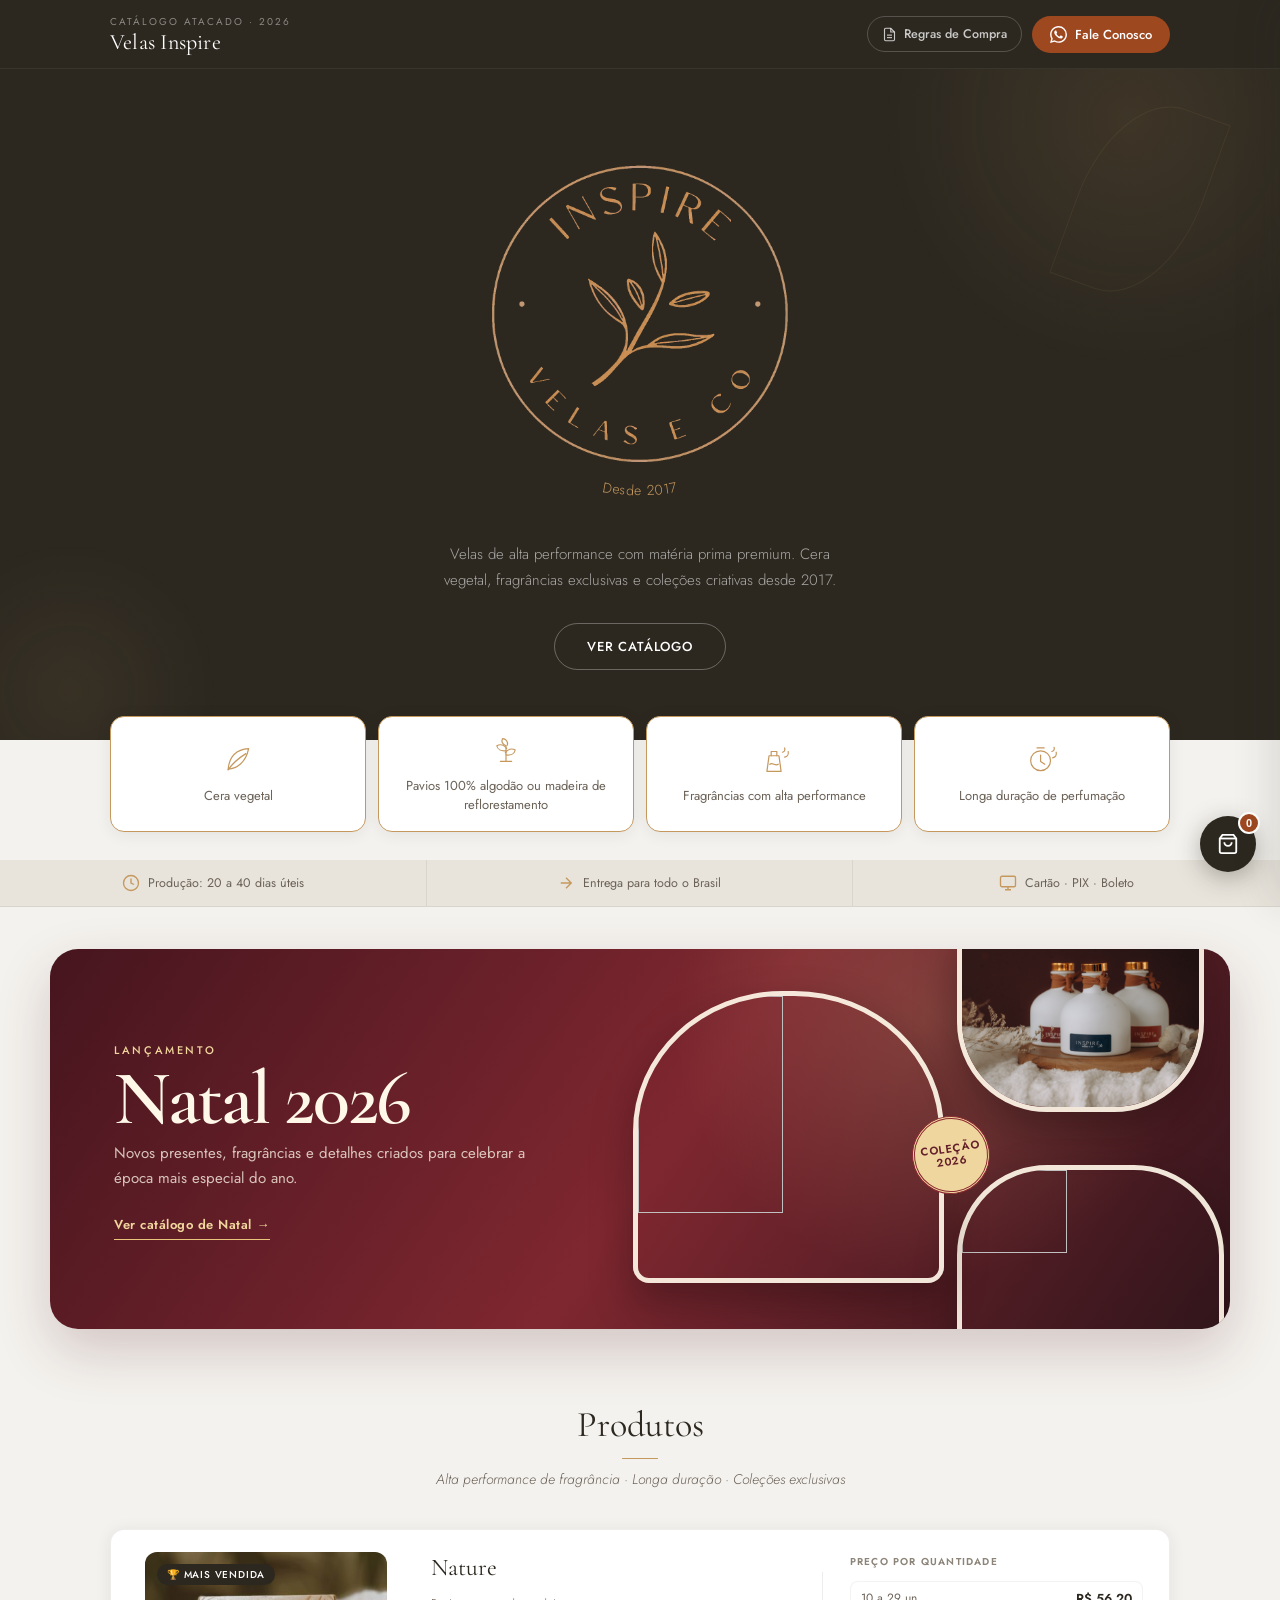
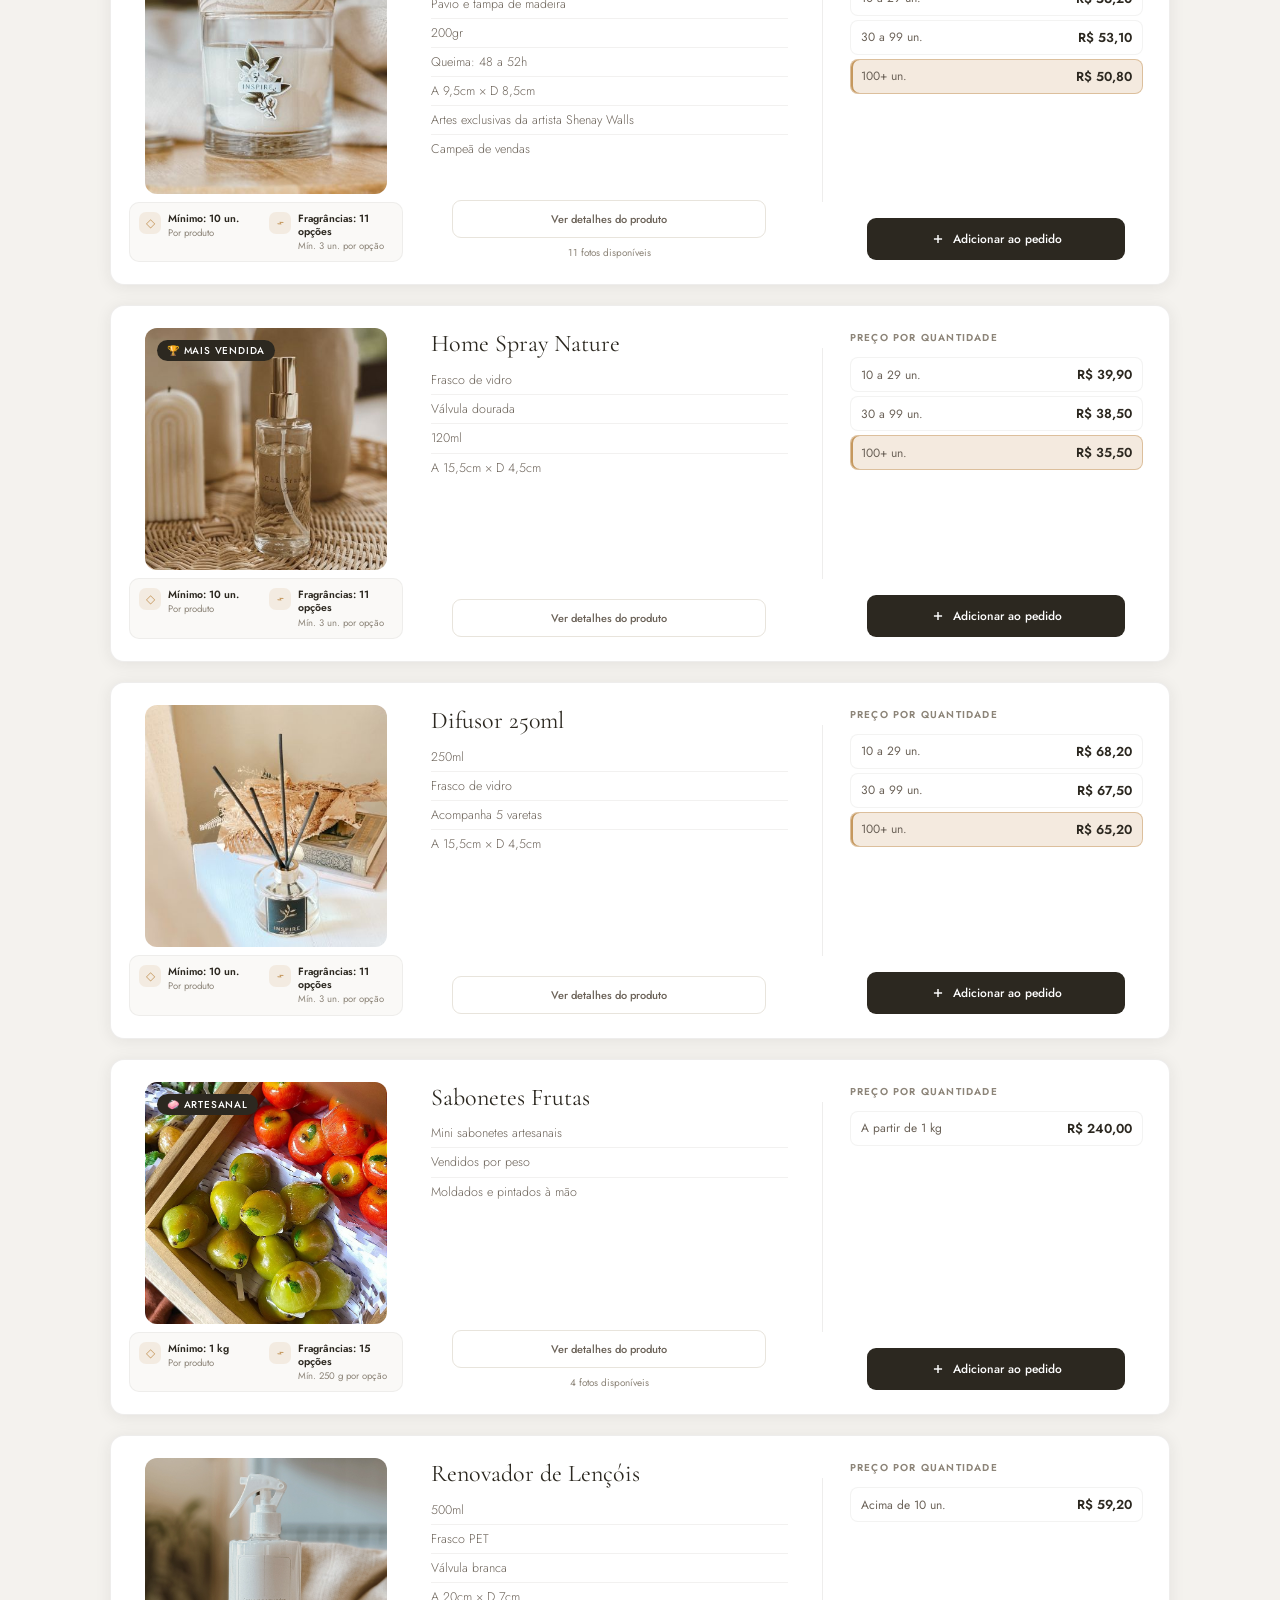
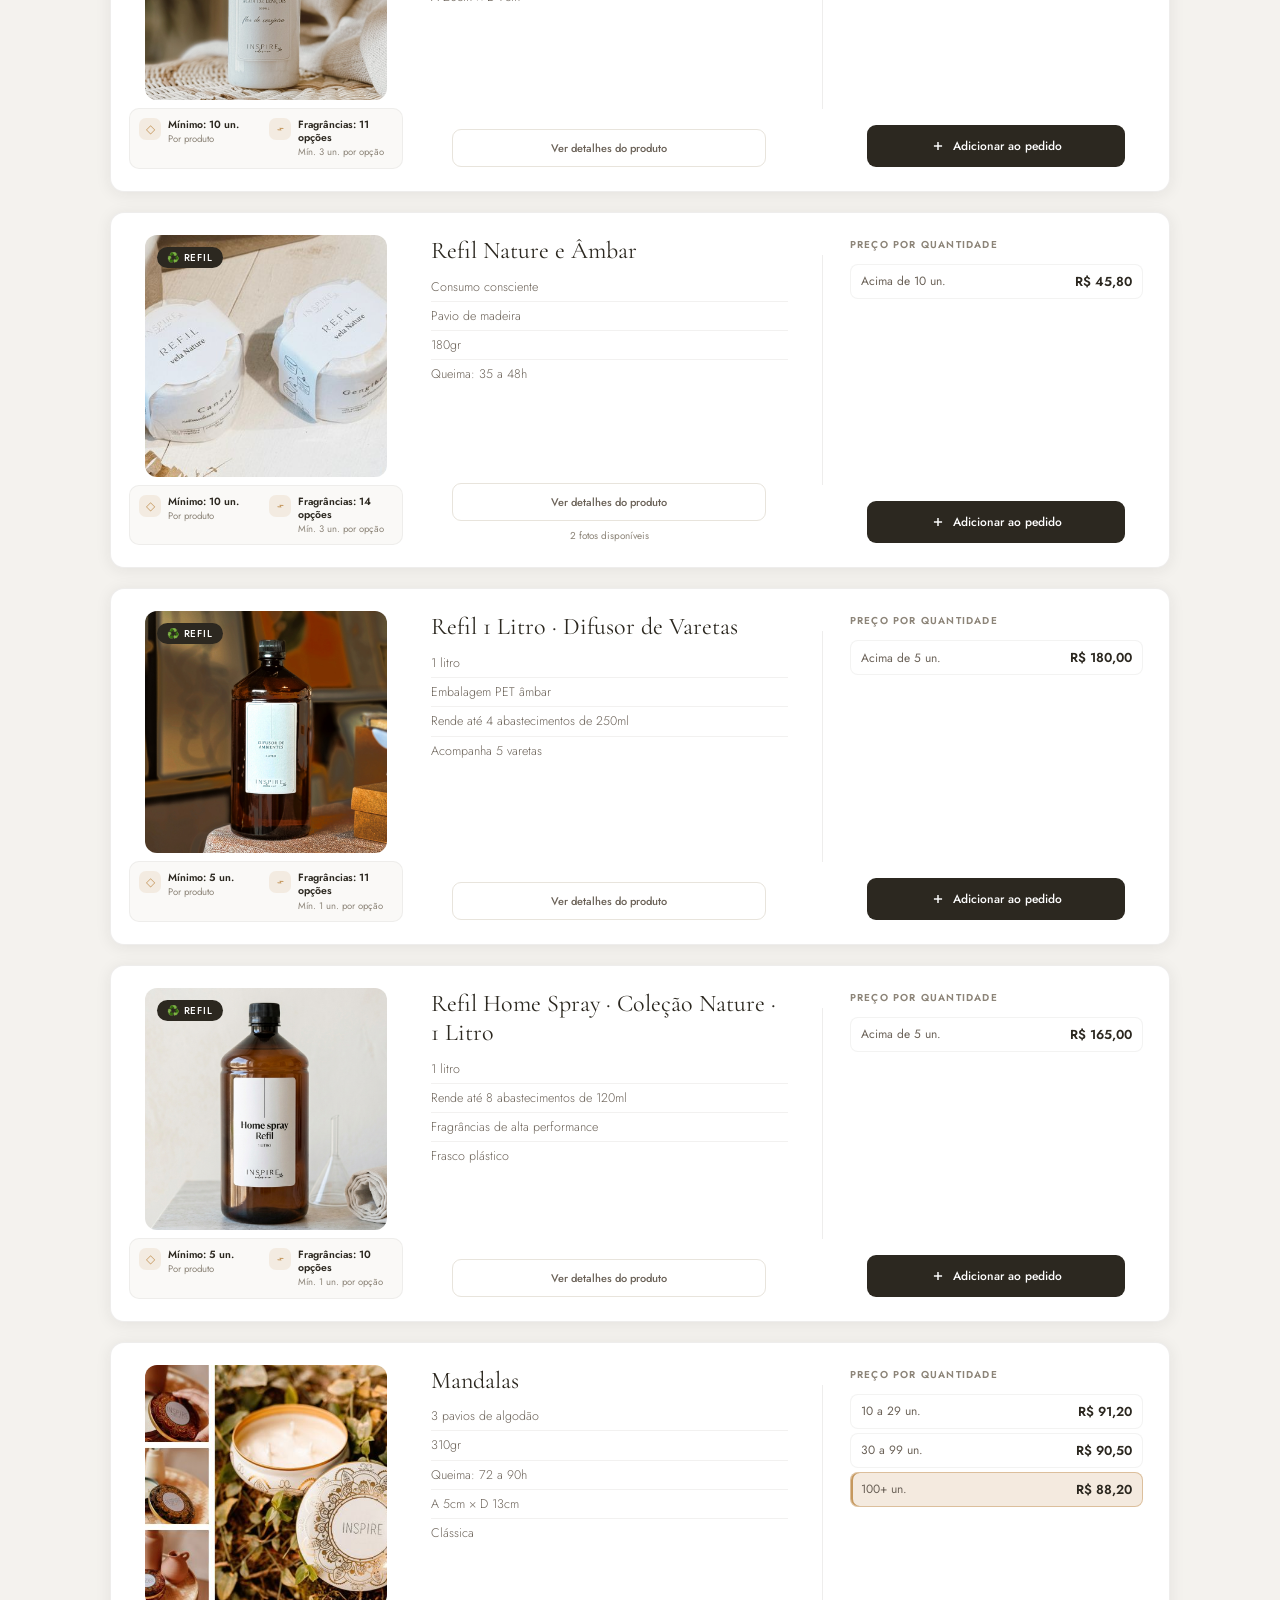
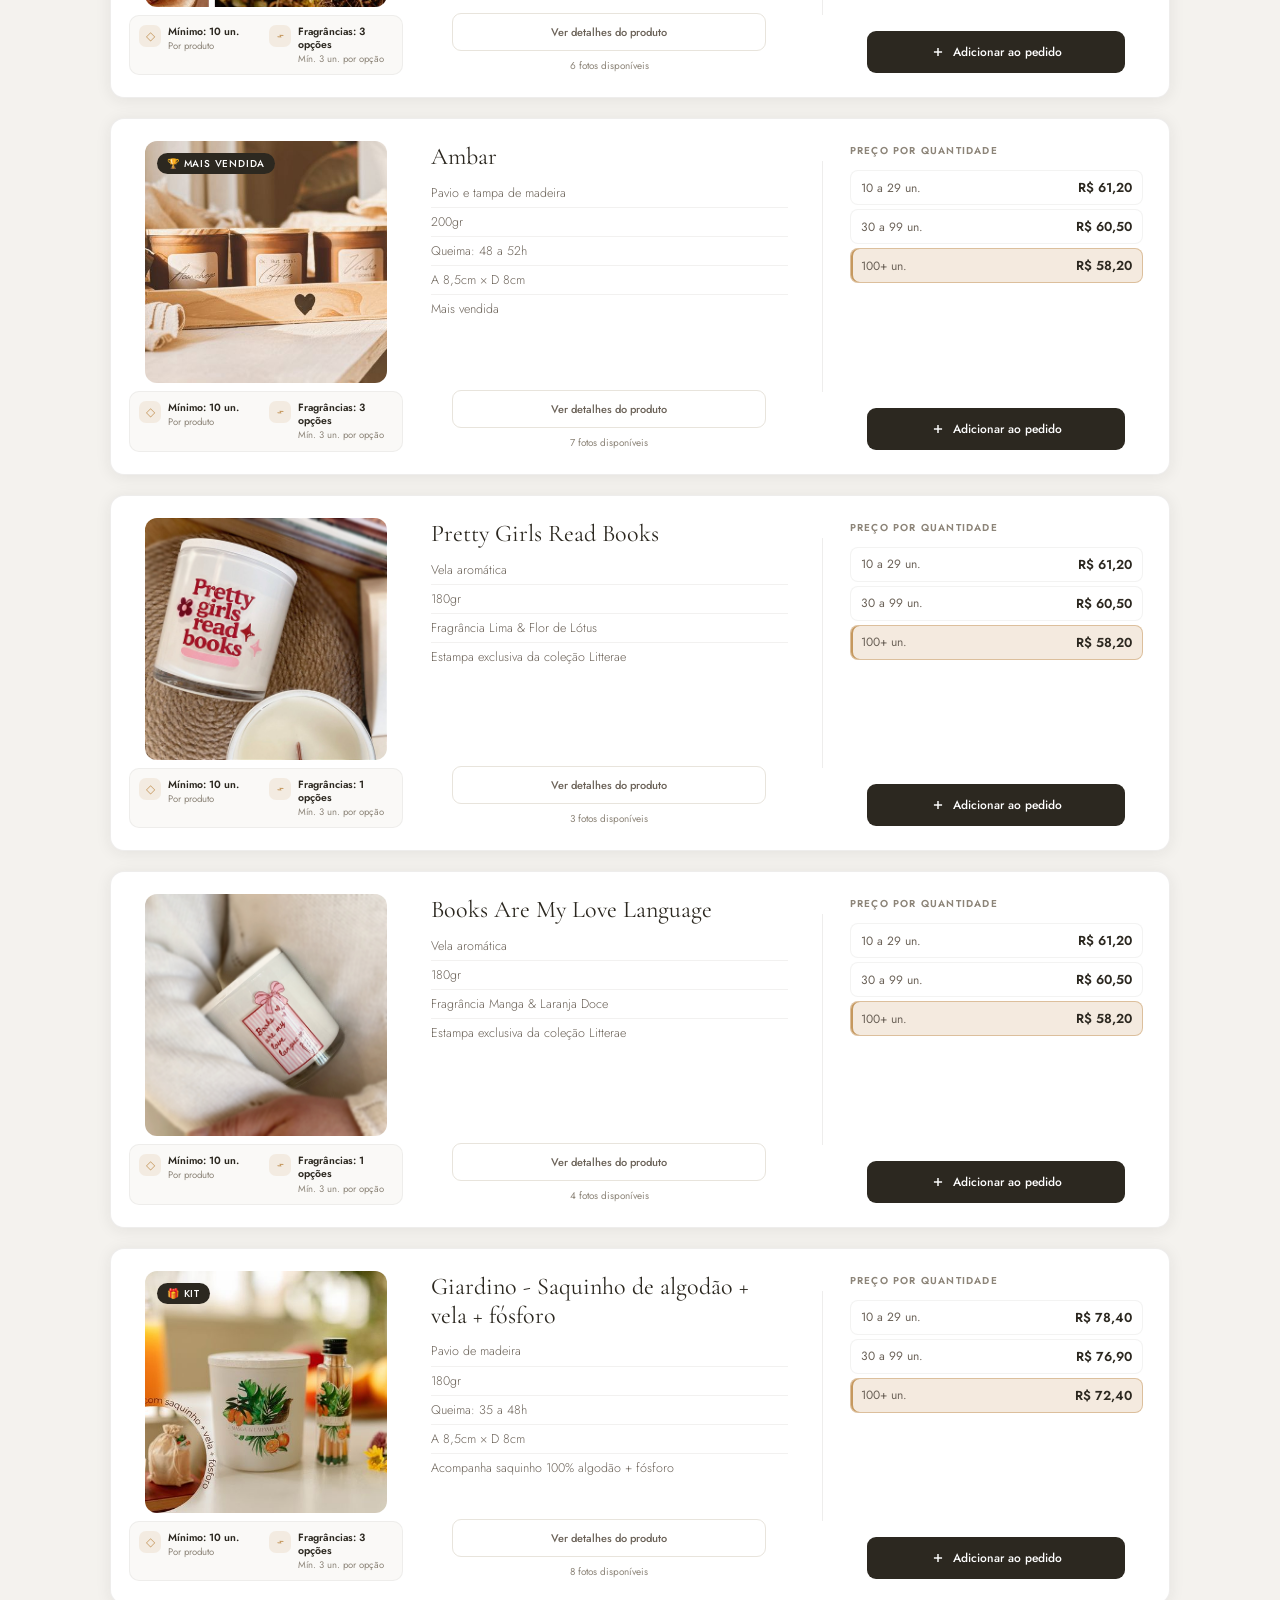
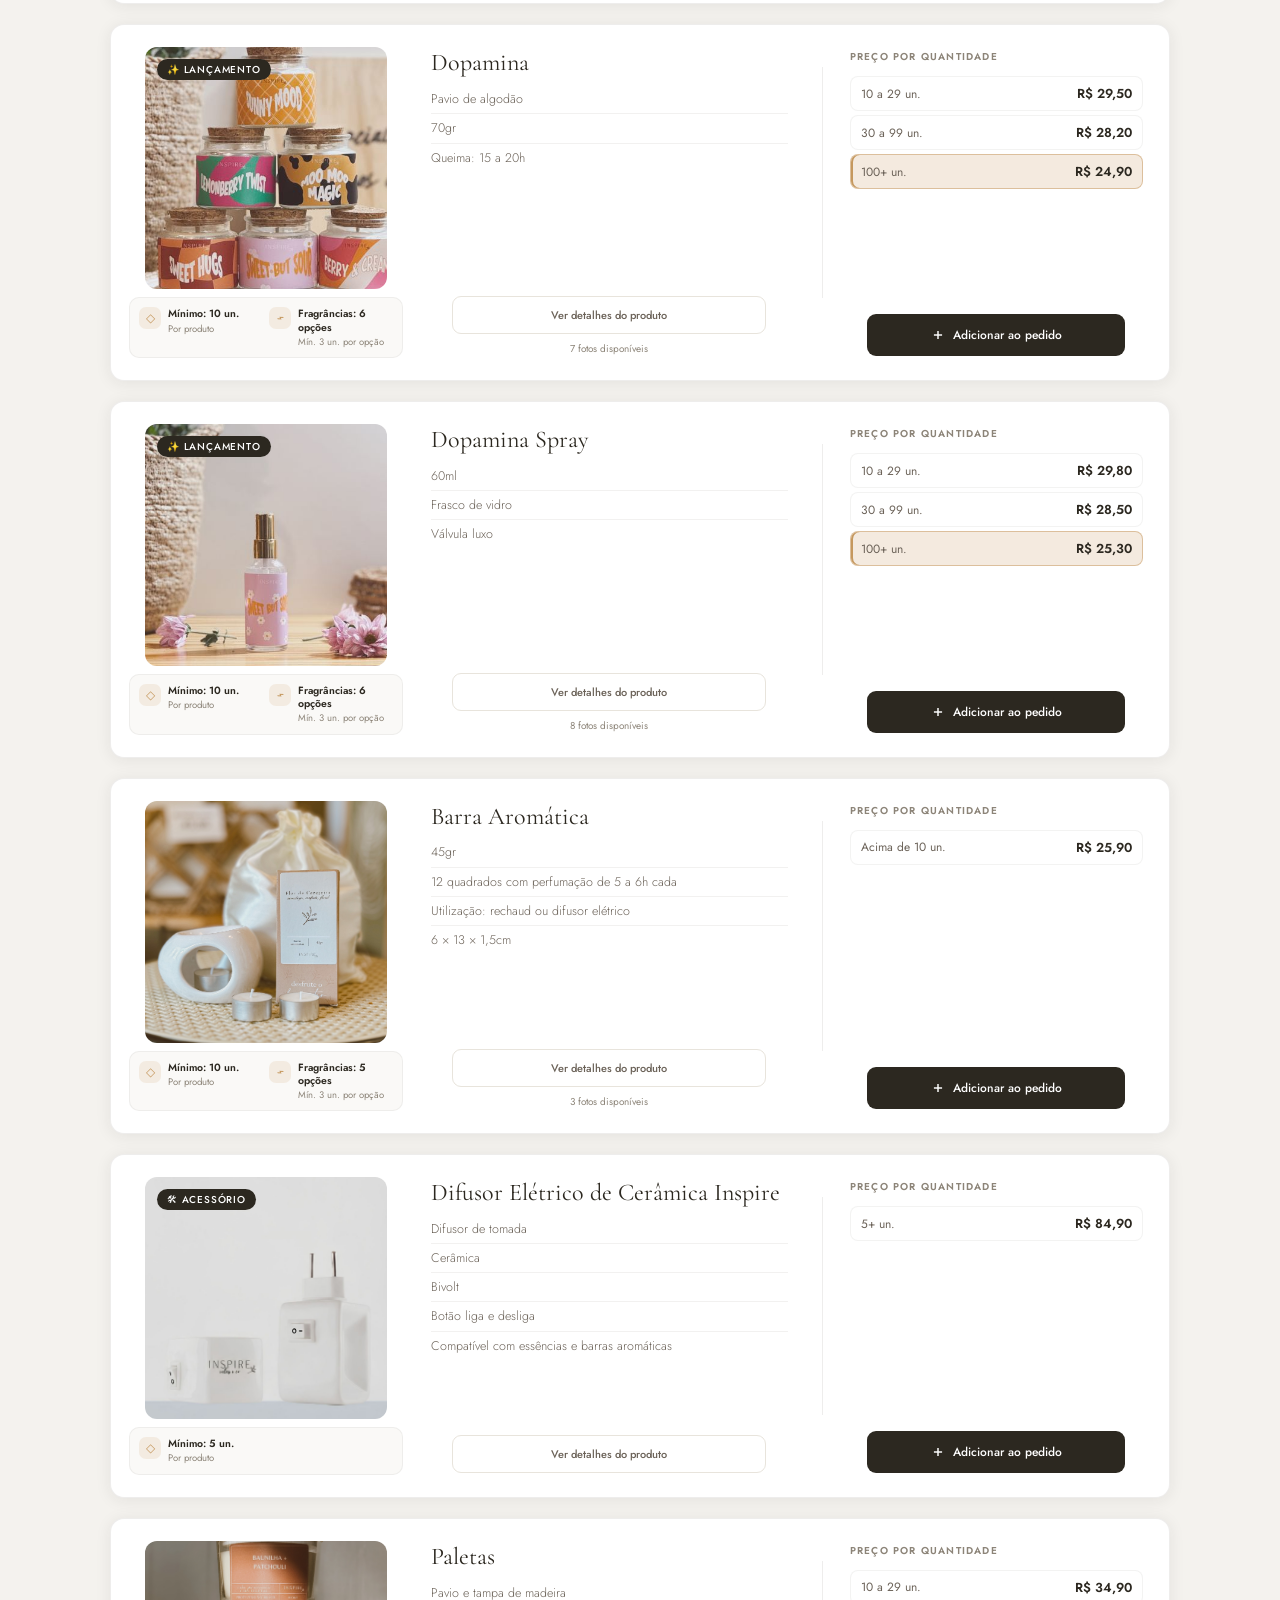
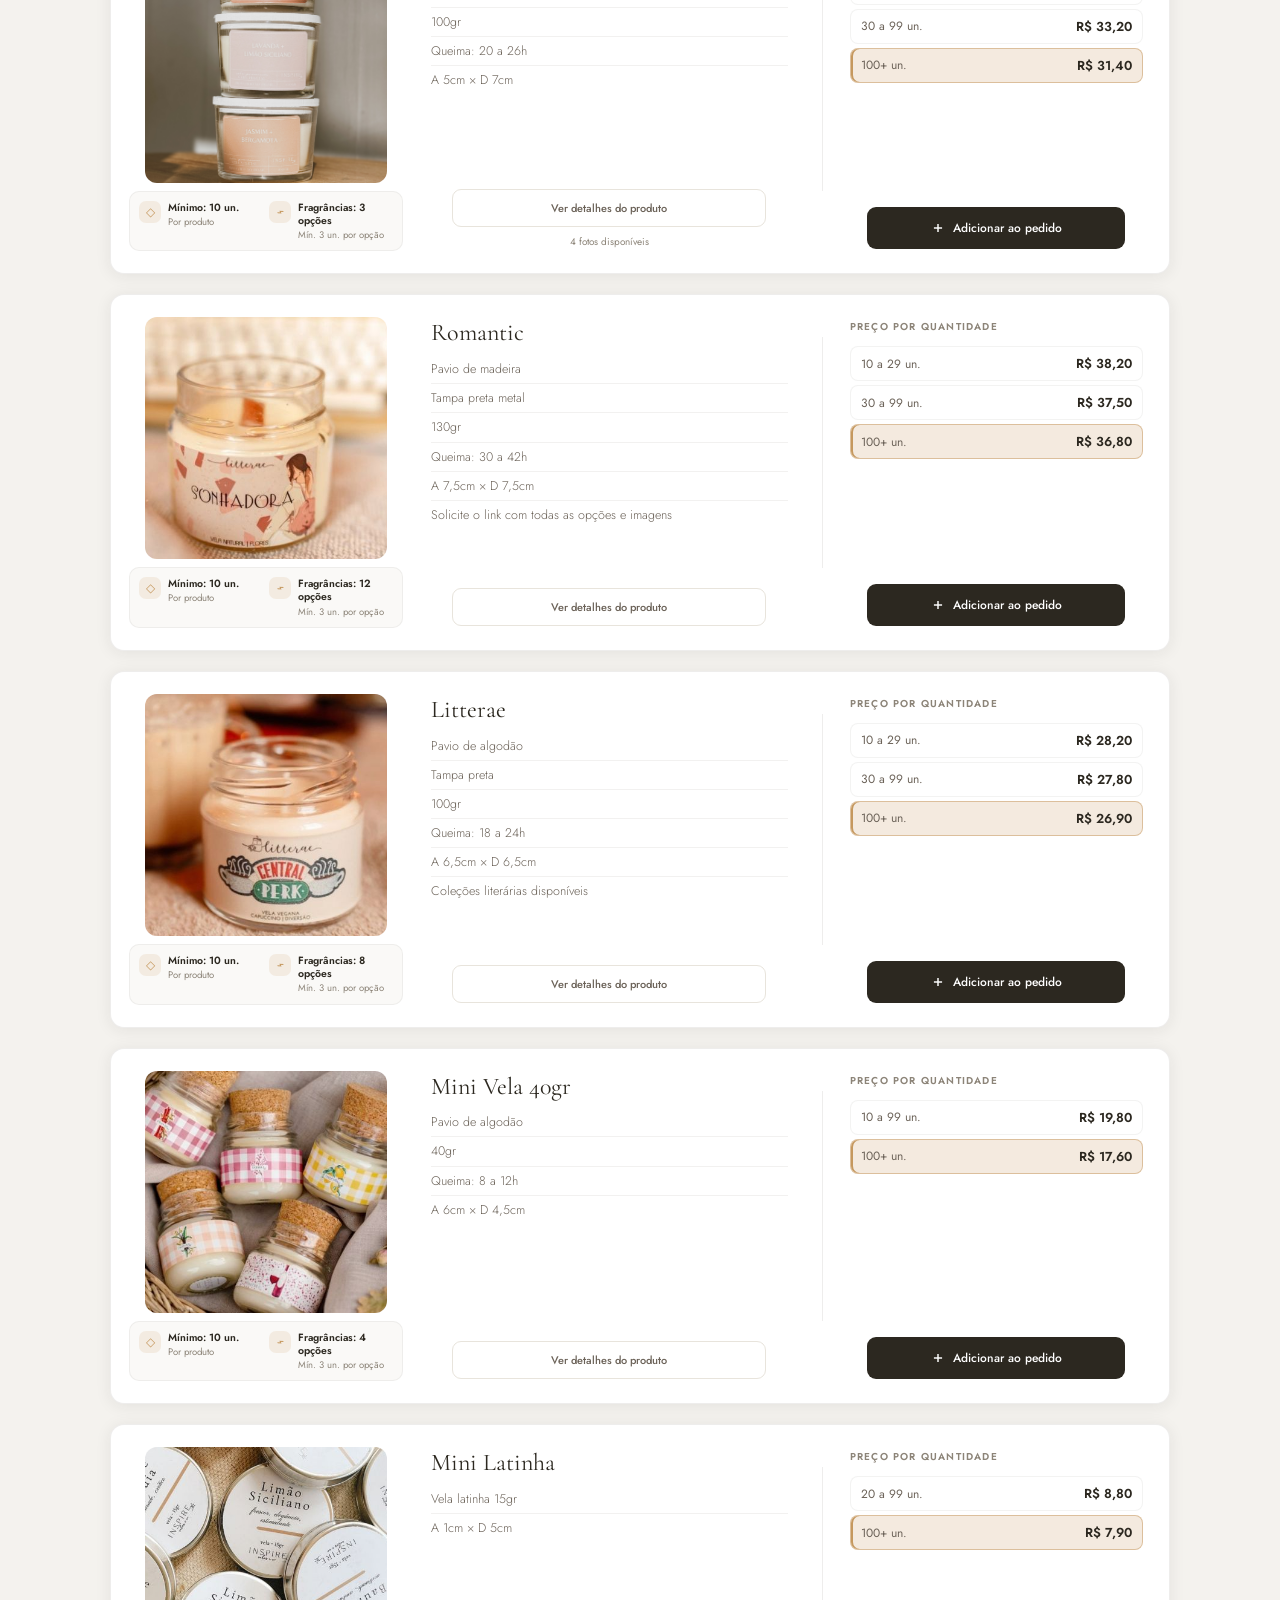
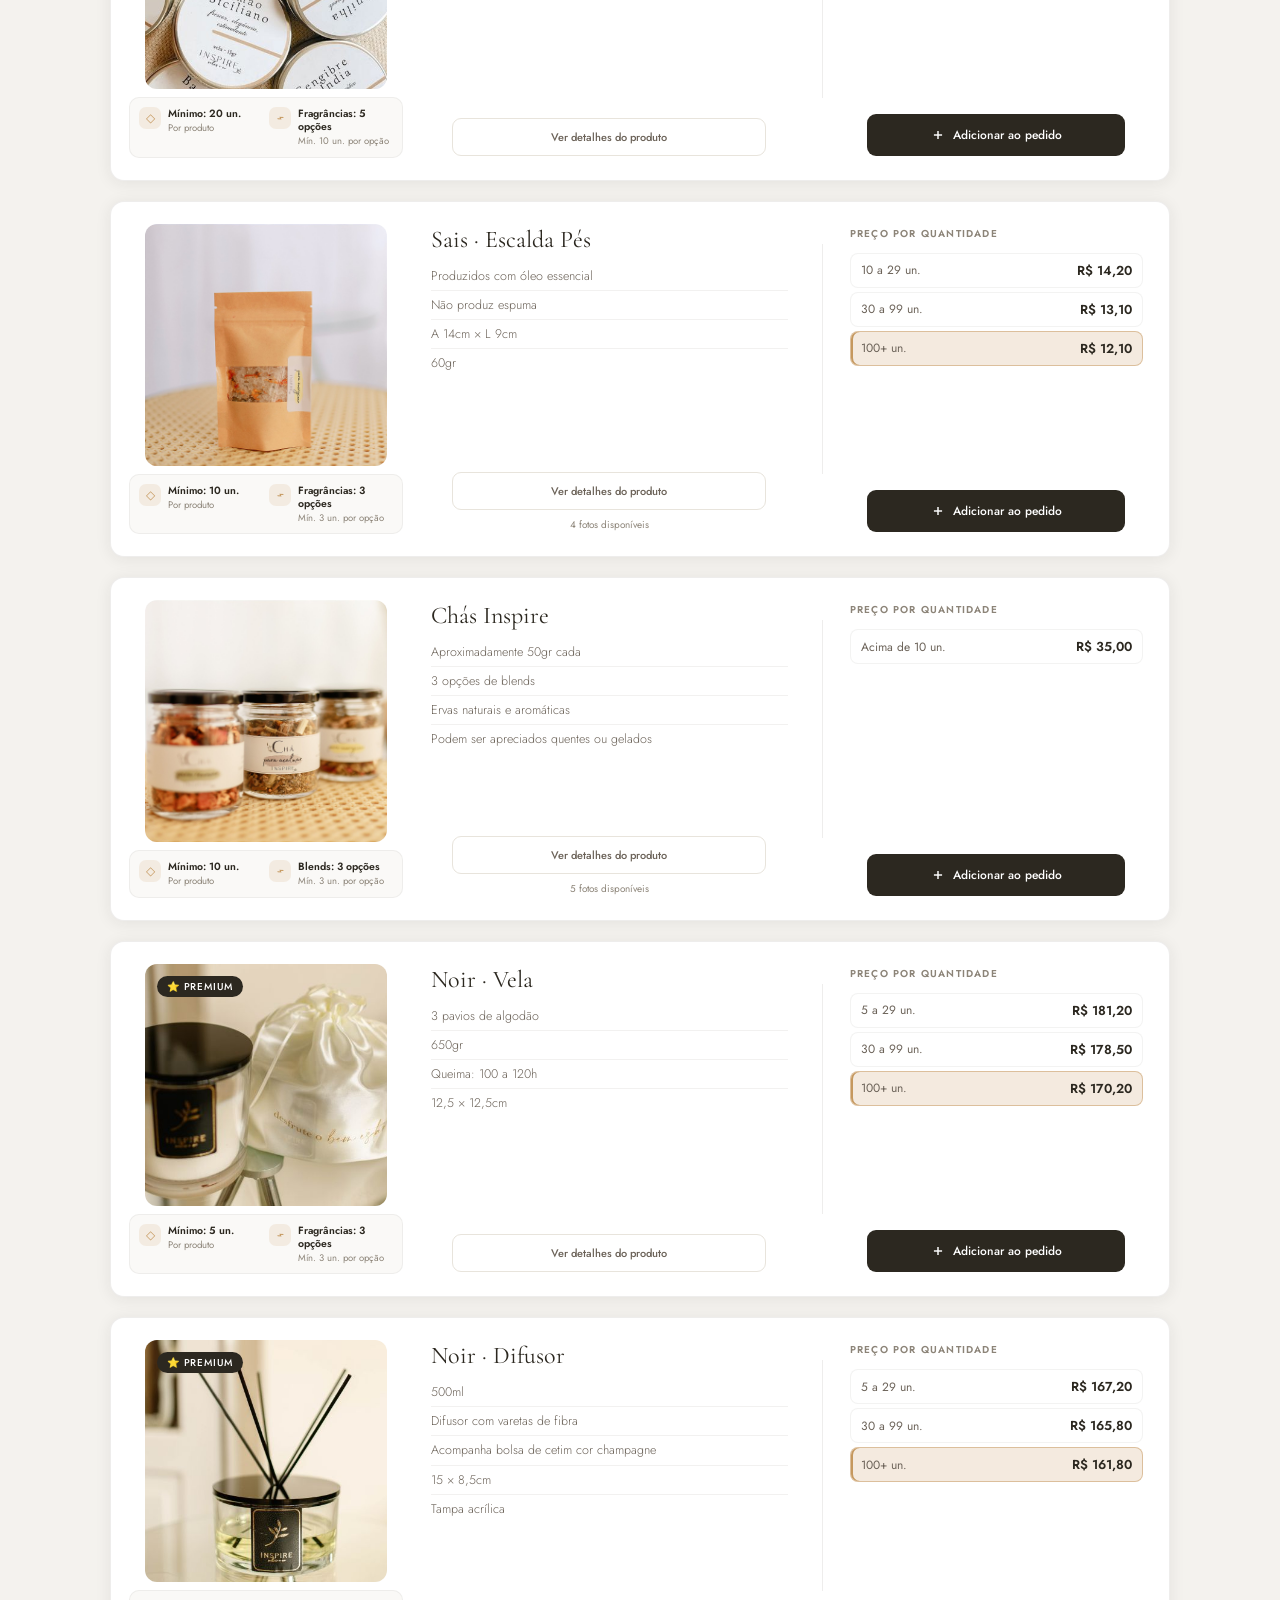
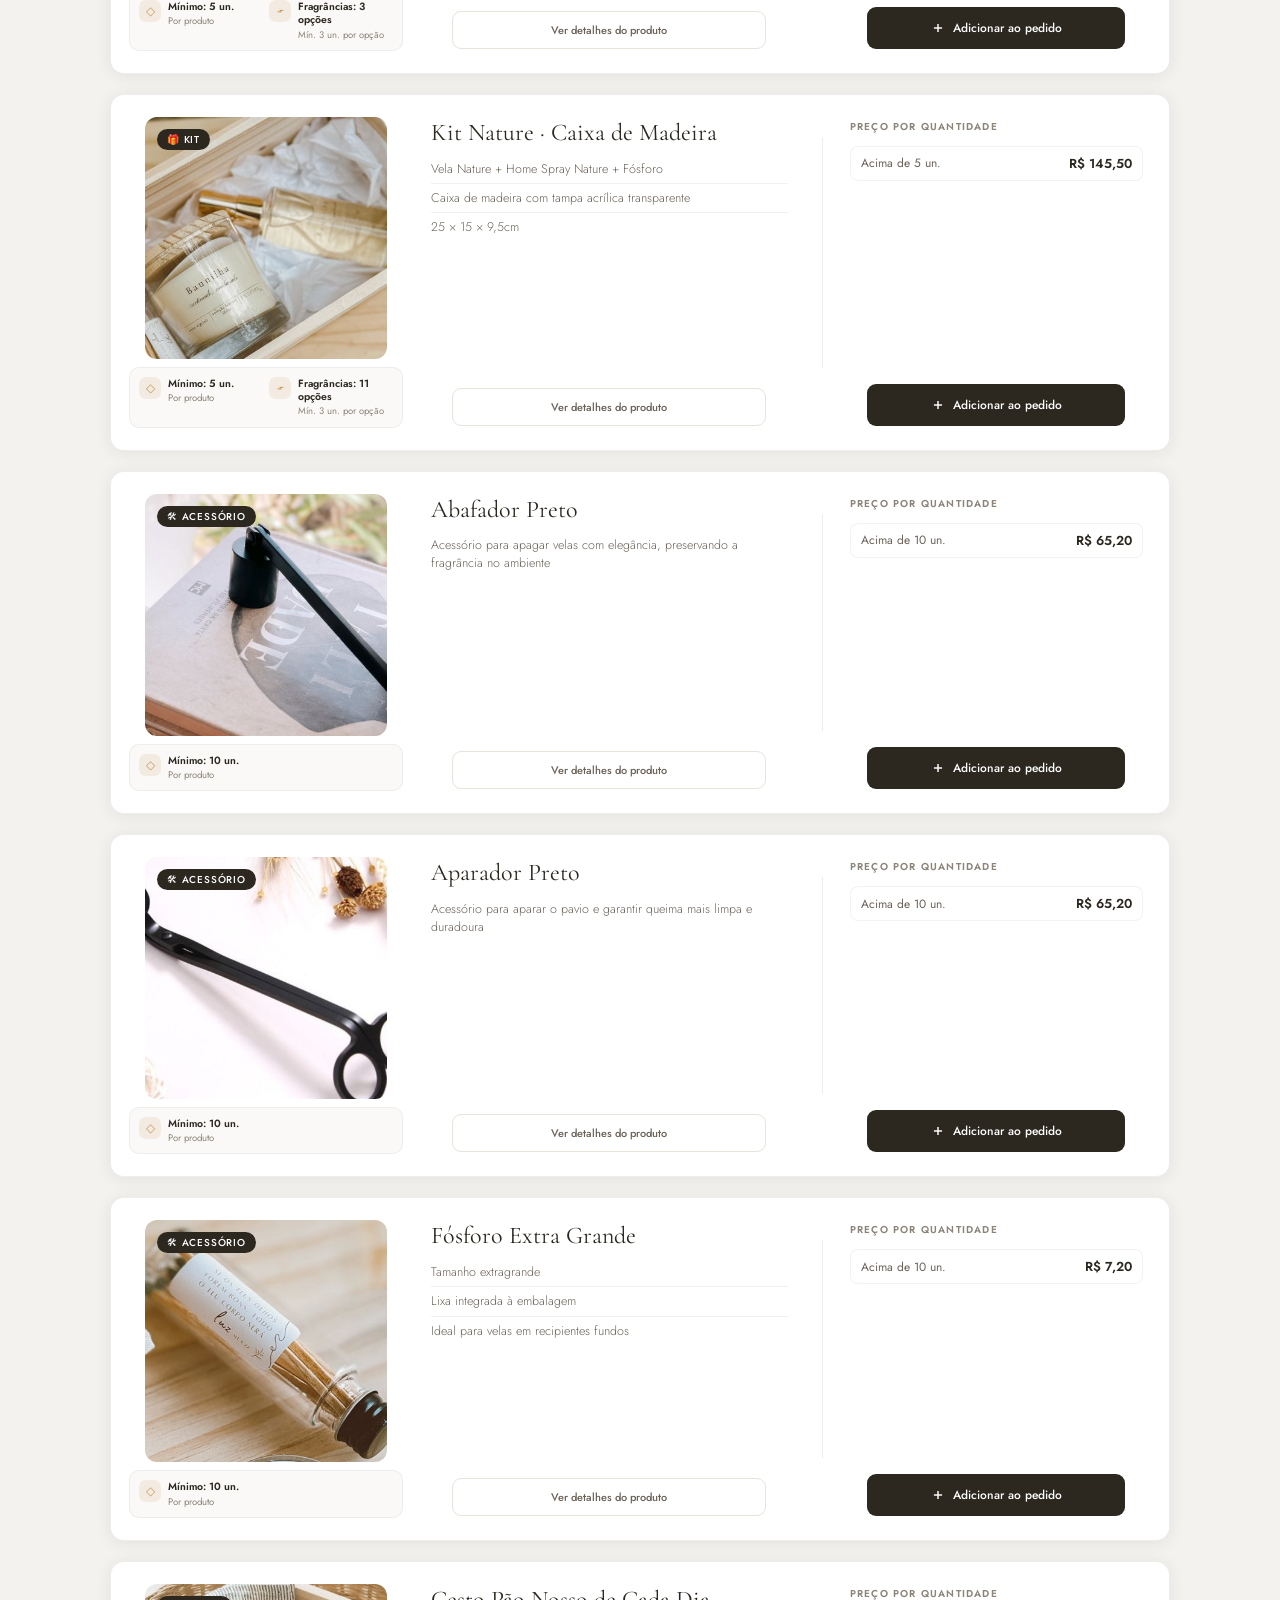
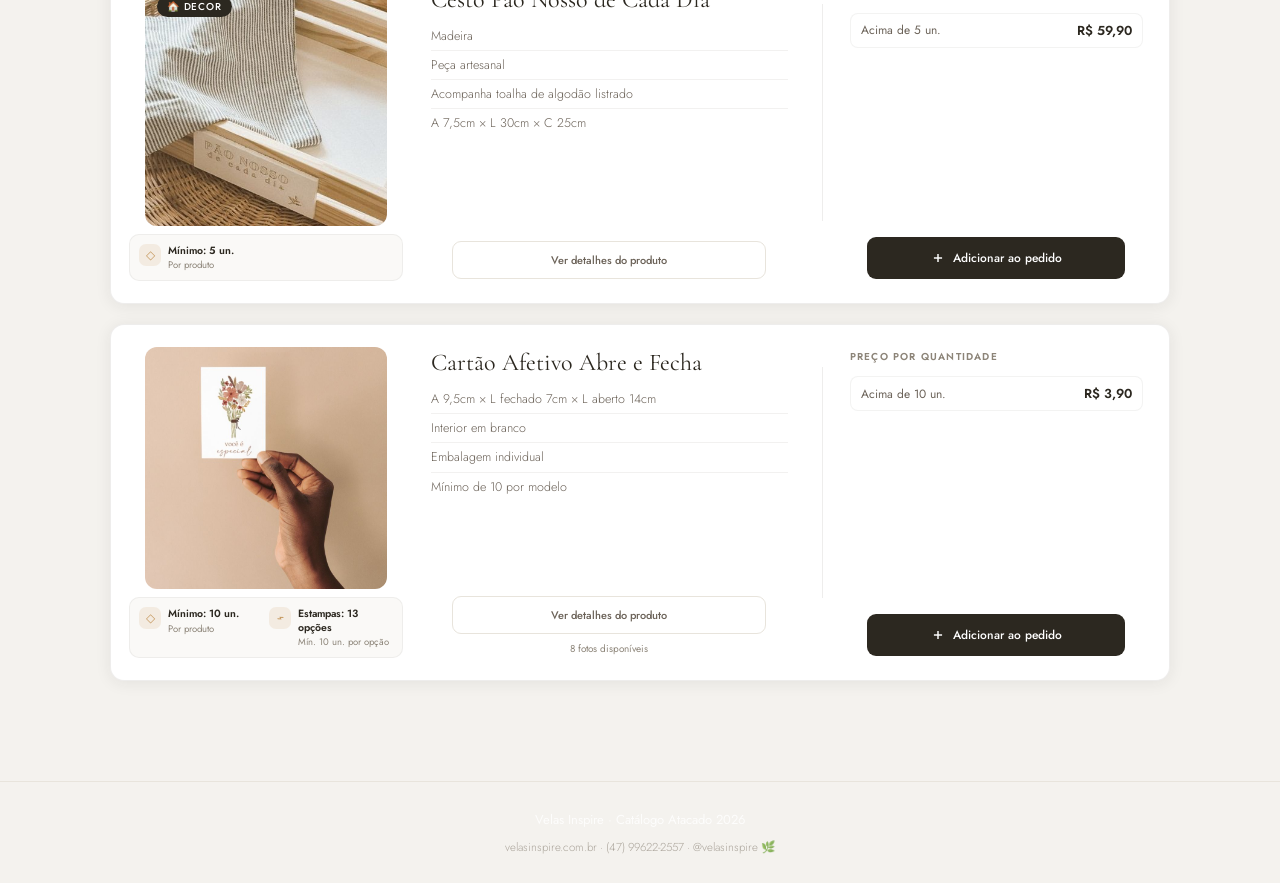
==== commit 37cb4dbf: "ajuste natal 2026" ====
--- a/index.html
+++ b/index.html
@@ -107,30 +107,18 @@
     </div>
   </div>
 
-  <a class="polar-banner" href="expresso-polar.html" aria-label="Conhecer a coleção de Natal Expresso Polar">
-    <span class="polar-banner__snow polar-banner__snow--one" aria-hidden="true">✦</span>
-    <span class="polar-banner__snow polar-banner__snow--two" aria-hidden="true">✧</span>
-    <span class="polar-banner__rail" aria-hidden="true"></span>
+  <a class="home-christmas-banner" href="natal-2026.html" aria-label="Conhecer a coleção Natal 2026">
     <span class="polar-banner__copy">
-      <span class="polar-banner__eyebrow">Coleção de Natal</span>
-      <strong>Expresso Polar</strong>
-      <span class="polar-banner__text">Uma viagem perfumada até a época mais encantadora do ano.</span>
-      <span class="polar-banner__cta">Conhecer a coleção <span aria-hidden="true">→</span></span>
+      <span class="polar-banner__eyebrow">Lançamento</span>
+      <strong>Natal 2026</strong>
+      <span class="polar-banner__text">Novos presentes, fragrâncias e detalhes criados para celebrar a época mais especial do ano.</span>
+      <span class="polar-banner__cta">Ver catálogo de Natal <span aria-hidden="true">→</span></span>
     </span>
-    <span class="polar-banner__scene" aria-hidden="true">
-      <span class="polar-banner__moon"></span>
-      <svg viewBox="0 0 330 150" focusable="false">
-        <path class="polar-banner__mountains" d="M0 120 55 62l35 36 53-68 57 76 42-48 88 62Z"/>
-        <g class="polar-banner__train">
-          <rect x="83" y="83" width="105" height="38" rx="4"/>
-          <rect x="190" y="72" width="57" height="49" rx="4"/>
-          <rect x="200" y="81" width="29" height="20" rx="2"/>
-          <path d="M247 96h20l16 25h-36Z"/>
-          <path d="M104 83V67h29v16M97 67h43"/>
-          <circle cx="112" cy="125" r="13"/><circle cx="218" cy="125" r="13"/><circle cx="264" cy="125" r="10"/>
-          <path class="polar-banner__steam" d="M115 59c-12-9 8-16-2-27M131 58c-7-8 9-12 2-22"/>
-        </g>
-      </svg>
+    <span class="home-christmas-banner__gallery" aria-hidden="true">
+      <img class="home-christmas-banner__photo home-christmas-banner__photo--main" src="assets/images/products/Vela Luminy 200gr6.jpg" alt="">
+      <img class="home-christmas-banner__photo home-christmas-banner__photo--top" src="assets/images/products/Difusor 150ml 2.jpg" alt="">
+      <img class="home-christmas-banner__photo home-christmas-banner__photo--bottom" src="assets/images/products/Mini latinha dourada5.jpg" alt="">
+      <span class="home-christmas-banner__seal">Coleção<br>2026</span>
     </span>
   </a>
 
@@ -155,8 +143,8 @@
         Tipo de compra
       </div>
       <div class="cpt-selector">
-        <button class="cpt-btn cpt-btn--active" id="cpt-inspire" onclick="setPurchaseType('inspire')">Inspire</button>
-        <button class="cpt-btn" id="cpt-whitelabel" onclick="setPurchaseType('whitelabel')">White Label</button>
+        <span class="cpt-tag" id="cpt-inspire">Inspire</span>
+        <span class="cpt-tag" id="cpt-whitelabel">White Label</span>
       </div>
       <div class="cpt-rules" id="cpt-rules">
         <span id="cpt-rule-text"></span>
--- a/css/styles.css
+++ b/css/styles.css
@@ -566,7 +566,8 @@
   .details-modal-overlay { padding: 0; align-items: flex-end; }
   .details-modal { display: block; width: 100%; height: auto; max-height: 94dvh; overflow-y: auto; border-radius: 18px 18px 0 0; }
   .details-modal-gallery { padding: 0; overflow: visible; }
-  .details-modal-main-image { aspect-ratio: 4 / 3; border-radius: 0; }
+  .details-modal-main-image { aspect-ratio: 4 / 3 !important; border-radius: 0; }
+  .details-modal-main-image img { object-fit: cover; }
   .details-modal-thumbs { display: flex; overflow-x: auto; padding: 0 14px 12px; margin-top: 10px; }
   .details-thumb { flex: 0 0 58px; }
   .details-modal-content { padding: 26px 20px 30px; overflow: visible; scrollbar-gutter: auto; }
@@ -1072,29 +1073,45 @@
 .cpt-selector {
   display: flex; gap: 6px;
 }
-.cpt-btn {
+.cpt-tag {
   flex: 1; padding: 8px 10px;
-  background: var(--white); color: var(--ink-soft);
+  background: var(--white); color: var(--stone);
   border: 1.5px solid var(--linen-dark);
   border-radius: var(--radius-sm);
   font-size: 13px; font-weight: 500;
   font-family: 'Jost', sans-serif;
-  cursor: pointer; transition: var(--transition);
-}
-.cpt-btn:hover { border-color: var(--sage); color: var(--ink); }
-.cpt-btn--active {
+  text-align: center;
+  opacity: 0.55;
+  transition: var(--transition);
+}
+.cpt-tag--active {
   background: var(--ink); color: var(--white);
   border-color: var(--ink);
+  opacity: 1;
+  box-shadow: 0 3px 10px rgba(35, 32, 26, 0.16);
 }
 .cpt-rules {
   display: flex; justify-content: space-between; align-items: center; gap: 8px;
   font-size: 11px; color: var(--ink-soft); line-height: 1.4;
 }
+.cpt-rule-line { display: block; }
 .cpt-rules-link {
   font-size: 11px; color: var(--sage-dark); font-weight: 600;
   white-space: nowrap; text-decoration: underline; text-underline-offset: 2px;
 }
 .cpt-rules-link:hover { color: var(--ink); }
+
+.cart-item-type {
+  flex-shrink: 0;
+  border-radius: 100px;
+  padding: 2px 7px;
+  font-size: 8.5px;
+  font-weight: 700;
+  letter-spacing: 0.07em;
+  text-transform: uppercase;
+}
+.cart-item-type--inspire { background: rgba(158,72,32,0.12); color: var(--sage-dark); }
+.cart-item-type--whitelabel { background: var(--ink); color: var(--white); }
 
 /* ——— CART RULES CHECKBOX ——— */
 .cart-rules-check {
@@ -1421,6 +1438,57 @@
 .footer-sub { font-size: 11.5px; margin-top: 4px; opacity: 0.7; }
 
 /* ——— EXPRESSO POLAR ——— */
+.home-christmas-banner {
+  position: relative; isolation: isolate; display: grid; grid-template-columns: .9fr 1.1fr;
+  min-height: 380px; max-width: 1180px; margin: 42px auto 18px; overflow: hidden;
+  color: #fff8e9; text-decoration: none; border-radius: 28px;
+  background: radial-gradient(circle at 75% 18%, rgba(233,203,140,.18), transparent 28%), linear-gradient(125deg,#46151e,#7f2730 52%,#30151b);
+  box-shadow: 0 22px 55px rgba(78,25,31,.2);
+}
+.home-christmas-banner .polar-banner__copy { position: relative; z-index: 2; padding-left: 64px; }
+.home-christmas-banner .polar-banner__eyebrow,.home-christmas-banner .polar-banner__cta { color: #f0d69d; }
+.home-christmas-banner .polar-banner__copy strong { font-size: clamp(54px,6vw,82px); }
+.home-christmas-banner__gallery { position: relative; min-height: 380px; }
+.home-christmas-banner__photo { position: absolute; display: block; object-fit: cover; border: 5px solid rgba(255,248,233,.92); box-shadow: 0 18px 40px rgba(20,8,10,.35); transition: transform .5s ease; }
+.home-christmas-banner__photo--main { width: 48%; height: 77%; left: 8%; top: 11%; z-index: 2; border-radius: 48% 48% 16px 16px; }
+.home-christmas-banner__photo--top { width: 38%; height: 48%; right: 4%; top: -5%; border-radius: 0 0 90px 90px; }
+.home-christmas-banner__photo--bottom { width: 41%; height: 48%; right: 1%; bottom: -5%; border-radius: 90px 90px 0 0; }
+.home-christmas-banner__seal { position: absolute; z-index: 4; right: 37%; top: 44%; width: 78px; height: 78px; display: grid; place-items: center; text-align: center; border-radius: 50%; color: #64202a; background: #efd69f; border: 3px double #8b2830; font: 600 11px/1.15 'Jost',sans-serif; letter-spacing: .08em; text-transform: uppercase; transform: rotate(-8deg); }
+.home-christmas-banner:hover .home-christmas-banner__photo--main { transform: translateY(-5px) rotate(-1deg); }
+.home-christmas-banner:hover .home-christmas-banner__photo--top { transform: translateX(-4px); }
+.christmas-secondary-section { padding-top: 84px; border-top: 1px solid var(--linen-dark); }
+.christmas-secondary-header { position: relative; }
+.christmas-secondary-eyebrow { display: block; margin-bottom: 8px; color: #a93932; font-size: 11px; font-weight: 600; letter-spacing: .18em; text-transform: uppercase; }
+.collection-carousel {
+  position: relative; max-width: 1180px; min-height: 370px; margin: 42px auto 18px;
+}
+.collection-banner {
+  position: absolute; inset: 0 0 40px; margin: 0; min-height: 330px;
+  opacity: 0; visibility: hidden; transform: translateX(22px);
+  transition: opacity .55s ease, transform .55s ease, visibility .55s;
+}
+.collection-banner.is-active { opacity: 1; visibility: visible; transform: translateX(0); z-index: 1; }
+.collection-carousel .polar-banner { position: absolute; margin: 0; }
+.collection-carousel__nav { position: absolute; z-index: 3; bottom: 10px; left: 50%; display: flex; gap: 9px; transform: translateX(-50%); }
+.collection-carousel__dot { width: 8px; height: 8px; padding: 0; border: 0; border-radius: 50%; background: #c7bca9; cursor: pointer; transition: width .25s, background .25s; }
+.collection-carousel__dot.is-active { width: 27px; border-radius: 10px; background: #8b2830; }
+.collection-banner--natal {
+  isolation: isolate; display: grid; grid-template-columns: 1.12fr .88fr; overflow: hidden;
+  color: #fff8e9; text-decoration: none; border-radius: 28px;
+  background: radial-gradient(circle at 76% 25%, rgba(232,199,134,.24), transparent 26%), linear-gradient(120deg,#681d28,#9c3038 52%,#3a1821);
+  box-shadow: 0 22px 55px rgba(78,25,31,.2);
+}
+.collection-banner--natal .polar-banner__eyebrow,.collection-banner--natal .polar-banner__cta { color: #f0d69d; }
+.natal-banner__scene { position: relative; height: 100%; overflow: hidden; }
+.natal-banner__halo { position: absolute; width: 245px; height: 245px; top: 33px; right: 64px; border-radius: 50%; border: 1px solid rgba(240,214,157,.42); box-shadow: 0 0 70px rgba(240,214,157,.16), inset 0 0 60px rgba(240,214,157,.08); }
+.natal-banner__tree { position: absolute; bottom: 0; width: 0; height: 0; border-left: 105px solid transparent; border-right: 105px solid transparent; border-bottom: 280px solid #173d34; filter: drop-shadow(0 12px 10px rgba(0,0,0,.18)); }
+.natal-banner__tree--front { right: 35px; }.natal-banner__tree--back { right: 180px; bottom: -35px; transform: scale(.72); border-bottom-color: #315c4d; }
+.natal-banner__ornament { position: absolute; border-radius: 50%; background: #e9cb8c; box-shadow: 0 0 18px rgba(233,203,140,.45); }
+.natal-banner__ornament::before { content: ''; position: absolute; left: 50%; bottom: 100%; height: 120px; border-left: 1px solid rgba(240,214,157,.5); }
+.natal-banner__ornament--one { width: 34px; height: 34px; top: 150px; right: 115px; }.natal-banner__ornament--two { width: 22px; height: 22px; top: 105px; right: 205px; }
+.natal-banner__gift { position: absolute; right: 185px; bottom: 15px; width: 82px; height: 62px; border: 2px solid #e9cb8c; background: #b93b43; box-shadow: inset 36px 0 #8b2830; }
+.natal-banner__gift::before { content: ''; position: absolute; left: -7px; right: -7px; top: -12px; height: 12px; background: #e9cb8c; }
+.natal-banner__spark { position: absolute; z-index: 2; color: #f0d69d; }.natal-banner__spark--one { left: 49%; top: 38px; font-size: 22px; }.natal-banner__spark--two { left: 56%; top: 92px; font-size: 15px; }
 .polar-banner {
   position: relative; isolation: isolate; display: grid; grid-template-columns: 1.12fr .88fr;
   min-height: 330px; max-width: 1180px; margin: 42px auto 18px; overflow: hidden;
@@ -1466,6 +1534,29 @@
 body[data-catalog="christmas"] .btn-hero { background: #a93932; }
 body[data-catalog="christmas"] .brand-eyebrow,
 body[data-catalog="christmas"] .brand-name { color: var(--brand-gold); }
+body[data-catalog="natal-2026"] .hero { background: linear-gradient(125deg, #551923, #8b2830 58%, #263e35); }
+body[data-catalog="natal-2026"] .btn-hero { background: #173d34; }
+body[data-catalog="natal-2026"] .brand-eyebrow,
+body[data-catalog="natal-2026"] .brand-name { color: #e9cb8c; }
+.natal-collection-hero {
+  min-height: 610px; padding: 0;
+  display: grid; grid-template-columns: minmax(380px,.85fr) minmax(480px,1.15fr);
+  background: linear-gradient(125deg, #551923, #8b2830 58%, #263e35);
+}
+.natal-collection-hero .hero-content {
+  width: 100%; max-width: 610px; margin: 0 0 0 auto; padding: 78px clamp(38px,5vw,78px);
+  align-self: center; text-align: left;
+}
+.natal-collection-hero .hero-brandmark { width: min(285px,75%); margin: 0 0 14px; }
+.natal-collection-hero .hero-desc { max-width: 470px; margin: 0 0 30px; color: rgba(255,255,255,.76); }
+.natal-collection-hero .christmas-hero-title { font-size: clamp(44px,5vw,70px); }
+.natal-collection-hero__visual { position: relative; align-self: stretch; min-height: 610px; margin: 0; overflow: hidden; }
+.natal-collection-hero__visual::after { content: ''; position: absolute; inset: 0; background: linear-gradient(90deg, rgba(112,31,40,.48), transparent 30%), linear-gradient(0deg, rgba(35,15,18,.2), transparent 42%); pointer-events: none; }
+.natal-collection-hero__visual img { width: 100%; height: 100%; display: block; object-fit: cover; object-position: center 54%; animation: natalHeroDrift 18s ease-in-out infinite alternate; }
+.natal-collection-hero__frame { position: absolute; z-index: 2; inset: 28px; border: 1px solid rgba(240,214,157,.42); pointer-events: none; }
+.natal-collection-hero__caption { position: absolute; z-index: 3; right: 45px; bottom: 43px; padding: 10px 14px; color: #3f1820; background: rgba(240,214,157,.92); font-size: 10px; font-weight: 600; letter-spacing: .15em; text-transform: uppercase; }
+@keyframes natalHeroDrift { from { transform: scale(1.01); } to { transform: scale(1.055); } }
+@media (prefers-reduced-motion: reduce) { .natal-collection-hero__visual img { animation: none; } }
 .christmas-hero-title {
   margin: 8px 0 12px;
   color: var(--brand-gold);
@@ -1569,7 +1660,29 @@
 }
 
 @media (max-width: 760px) {
+  .natal-collection-hero { grid-template-columns: 1fr; min-height: auto; }
+  .natal-collection-hero .hero-content { margin: 0; padding: 58px 28px 48px; text-align: center; }
+  .natal-collection-hero .hero-brandmark { margin: 0 auto 14px; }
+  .natal-collection-hero .hero-desc { margin: 0 auto 26px; }
+  .natal-collection-hero__visual { min-height: 390px; }
+  .natal-collection-hero__frame { inset: 16px; }
+  .natal-collection-hero__caption { right: 28px; bottom: 28px; }
+  .home-christmas-banner { grid-template-columns: 1fr; min-height: 600px; margin: 24px 16px 8px; }
+  .home-christmas-banner .polar-banner__copy { padding: 42px 30px 330px; }
+  .home-christmas-banner__gallery { position: absolute; inset: auto 0 0; min-height: 330px; width: 100%; }
+  .home-christmas-banner__photo--main { left: 5%; width: 50%; height: 82%; }
+  .home-christmas-banner__photo--top { right: 3%; width: 42%; }
+  .home-christmas-banner__photo--bottom { right: 2%; width: 44%; }
+  .home-christmas-banner__seal { right: 37%; top: 42%; width: 66px; height: 66px; font-size: 9px; }
+  .collection-carousel { min-height: 560px; margin: 24px 16px 8px; }
+  .collection-banner { inset: 0 0 40px; min-height: 520px; }
+  .collection-banner--natal { grid-template-columns: 1fr; }
+  .collection-banner--natal .polar-banner__copy { padding: 40px 30px 230px; }
+  .natal-banner__scene { position: absolute; inset: auto 0 0; height: 250px; }
+  .natal-banner__halo { width: 190px; height: 190px; top: 15px; right: 38px; }
+  .natal-banner__tree { border-left-width: 82px; border-right-width: 82px; border-bottom-width: 220px; }
   .polar-banner { margin: 24px 16px 8px; grid-template-columns: 1fr; min-height: 520px; }
+  .collection-carousel .polar-banner { margin: 0; }
   .polar-banner__copy { padding: 40px 30px 230px; }.polar-banner__scene { position: absolute; inset: auto 0 0; height: 240px; }.polar-banner__scene svg { width: 100%; }.polar-banner__moon { top: 12px; }
   .polar-header { grid-template-columns: 1fr auto; }.polar-rules { display: none; }.polar-back span { display: none; }
   .polar-hero { grid-template-columns: 1fr; min-height: 820px; }.polar-hero__content { padding: 75px 28px 330px; }.polar-hero h1 { font-size: clamp(72px,24vw,110px); }.polar-hero__art { position: absolute; inset: auto 0 0; width: 100%; min-height: 390px; }.polar-hero__art svg { width: 115%; right: -8%; }.polar-hero__moon { width: 120px; height: 120px; top: 5%; }
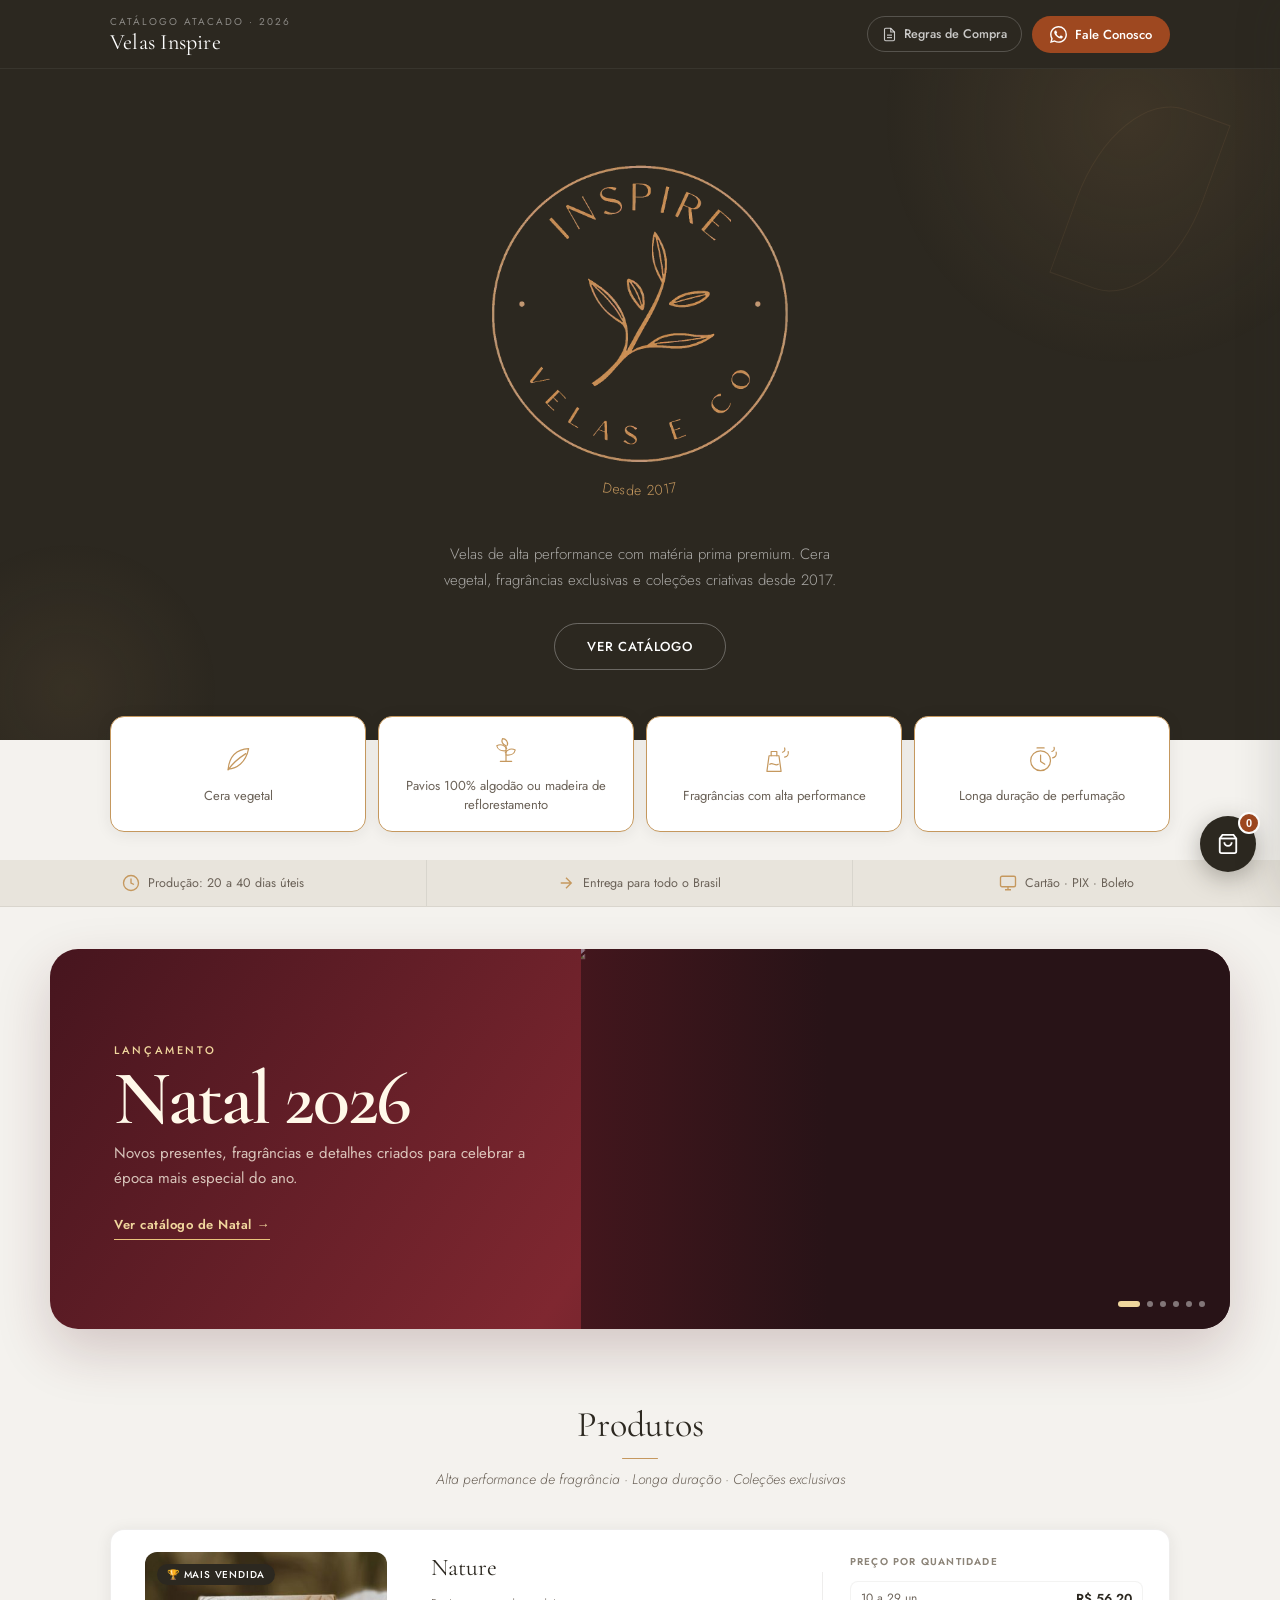
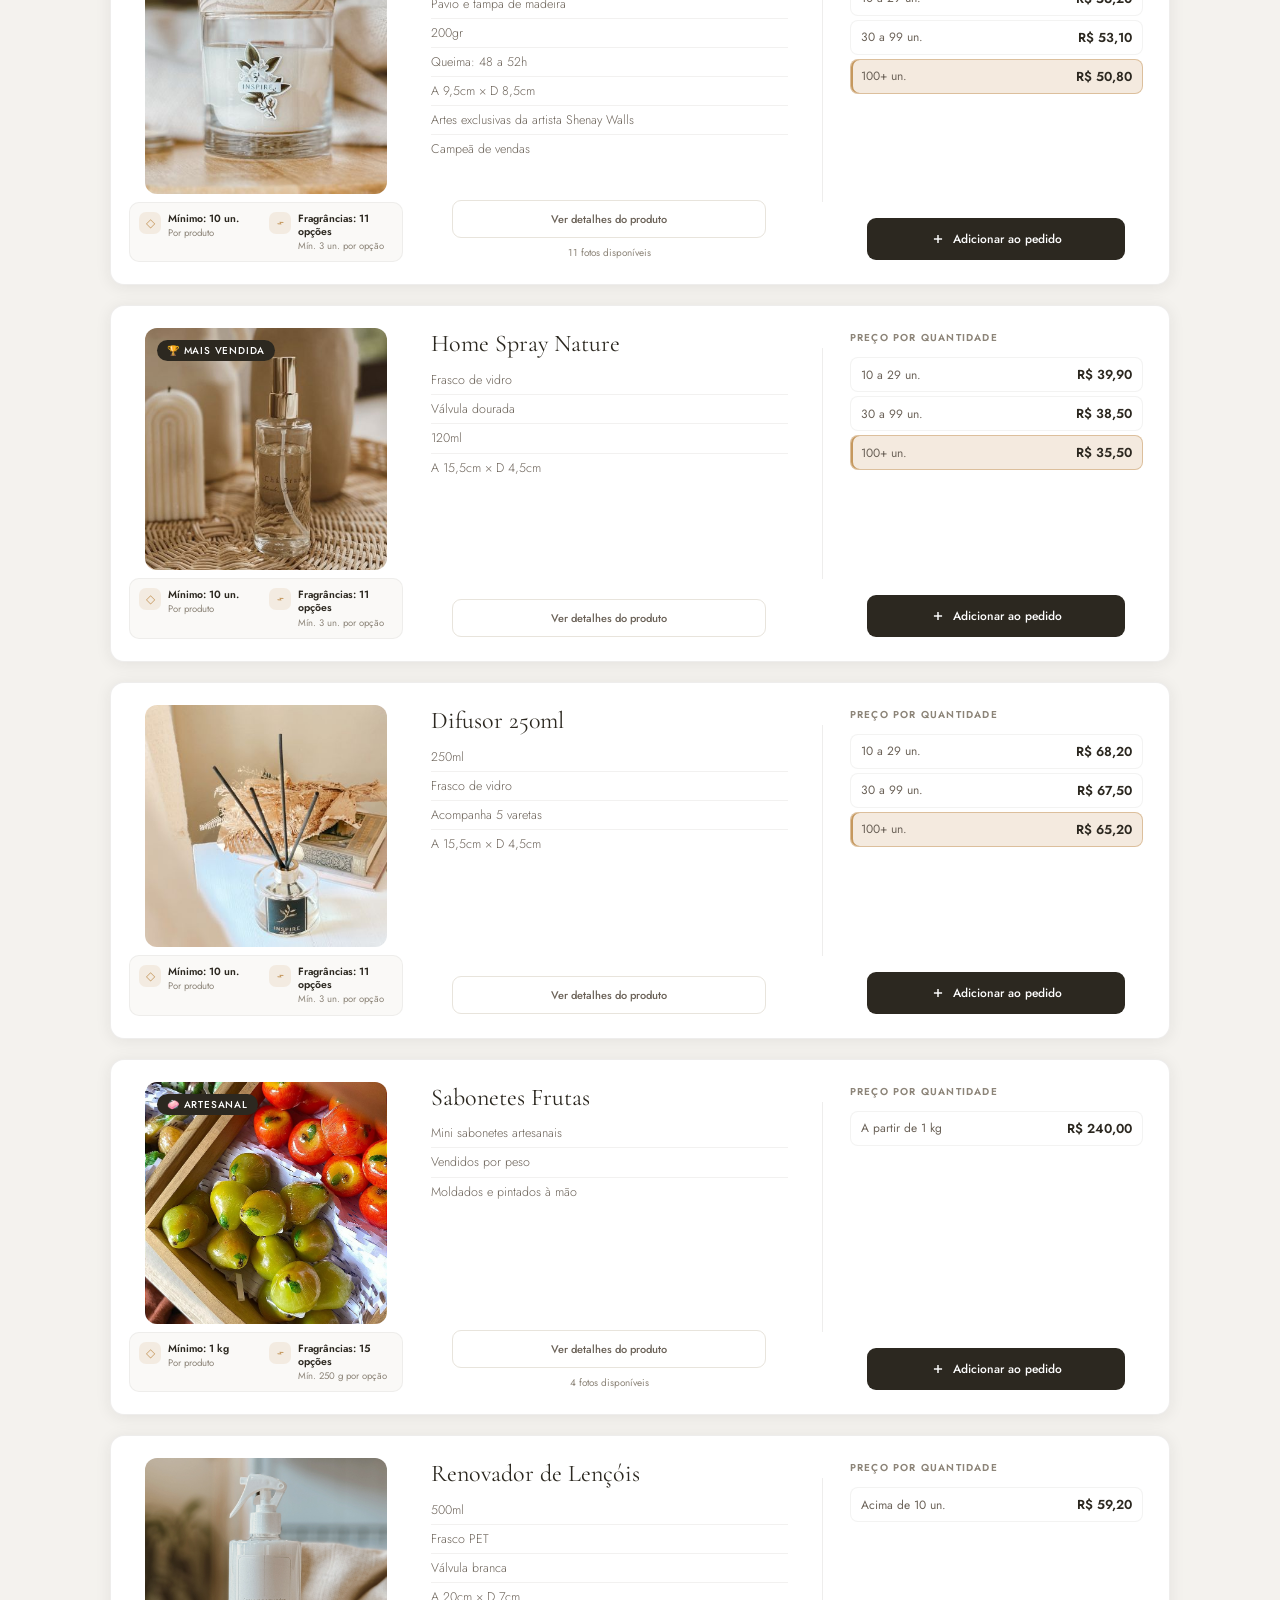
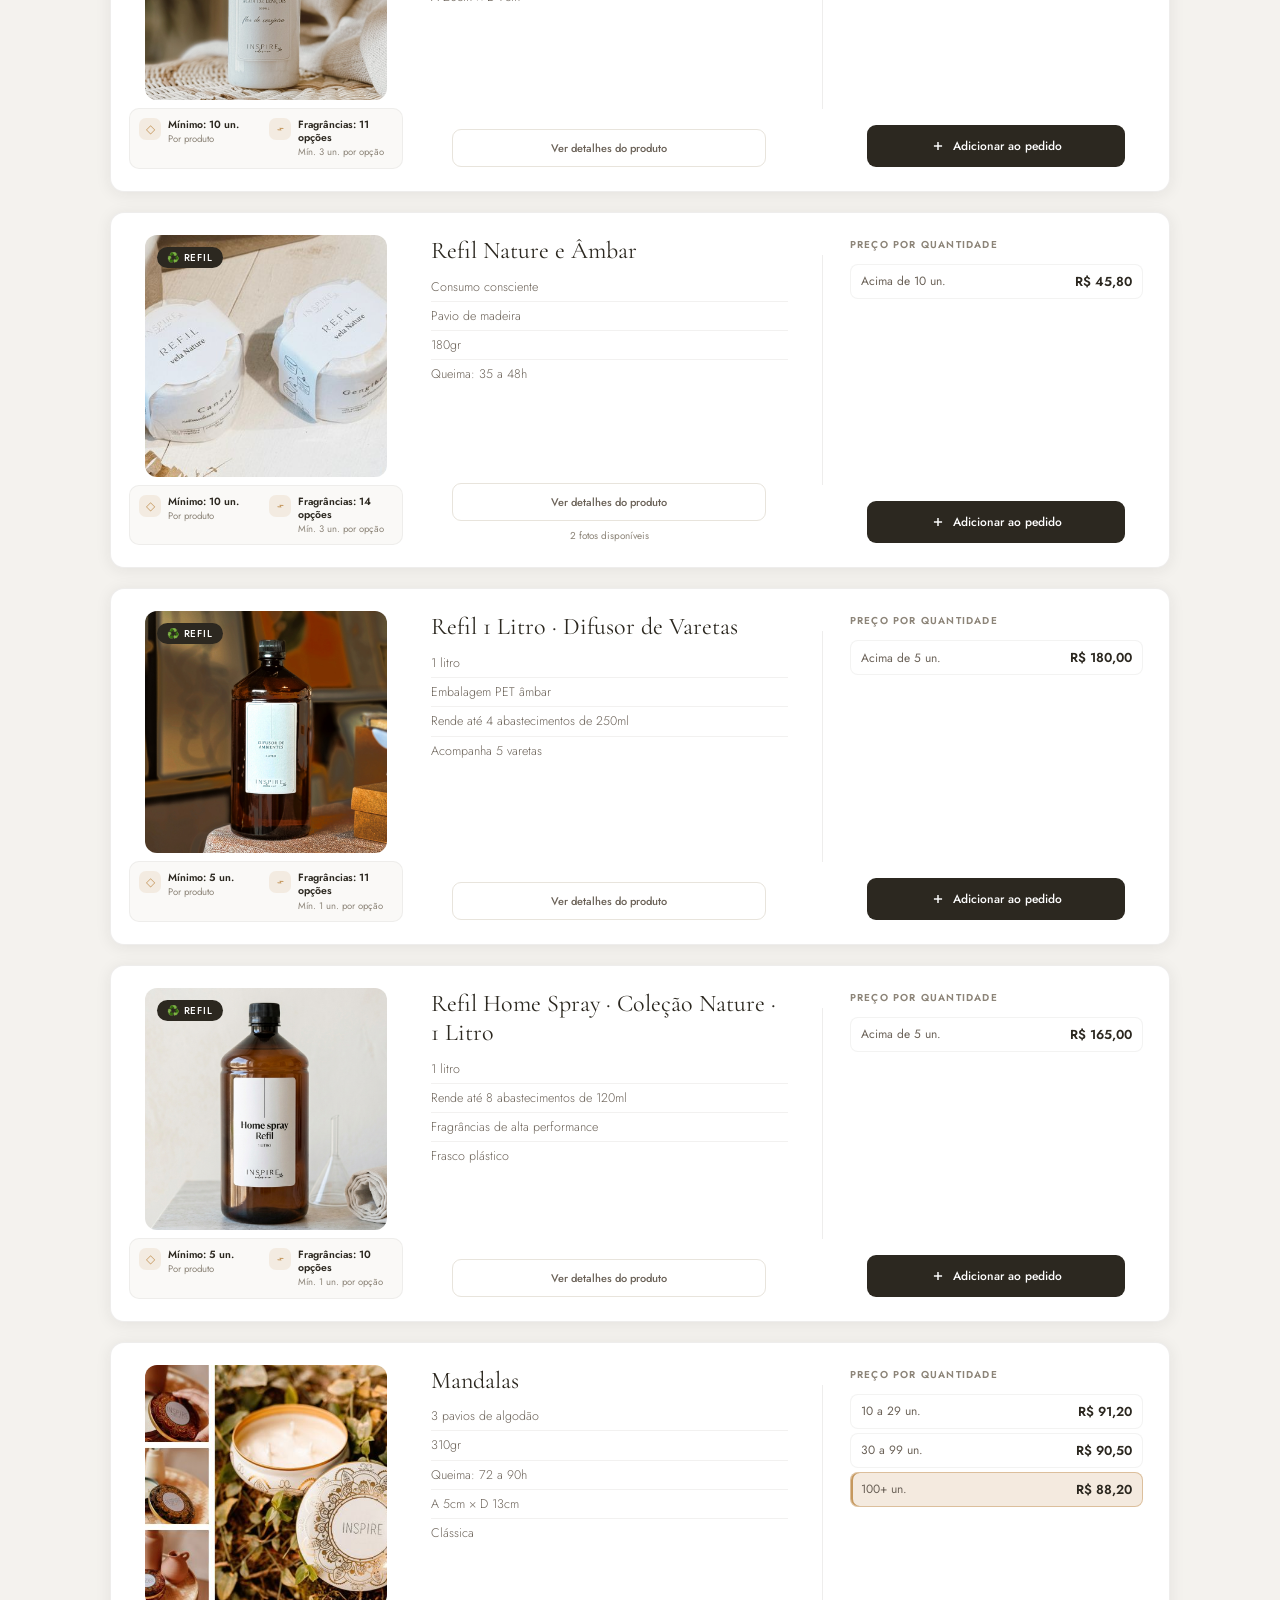
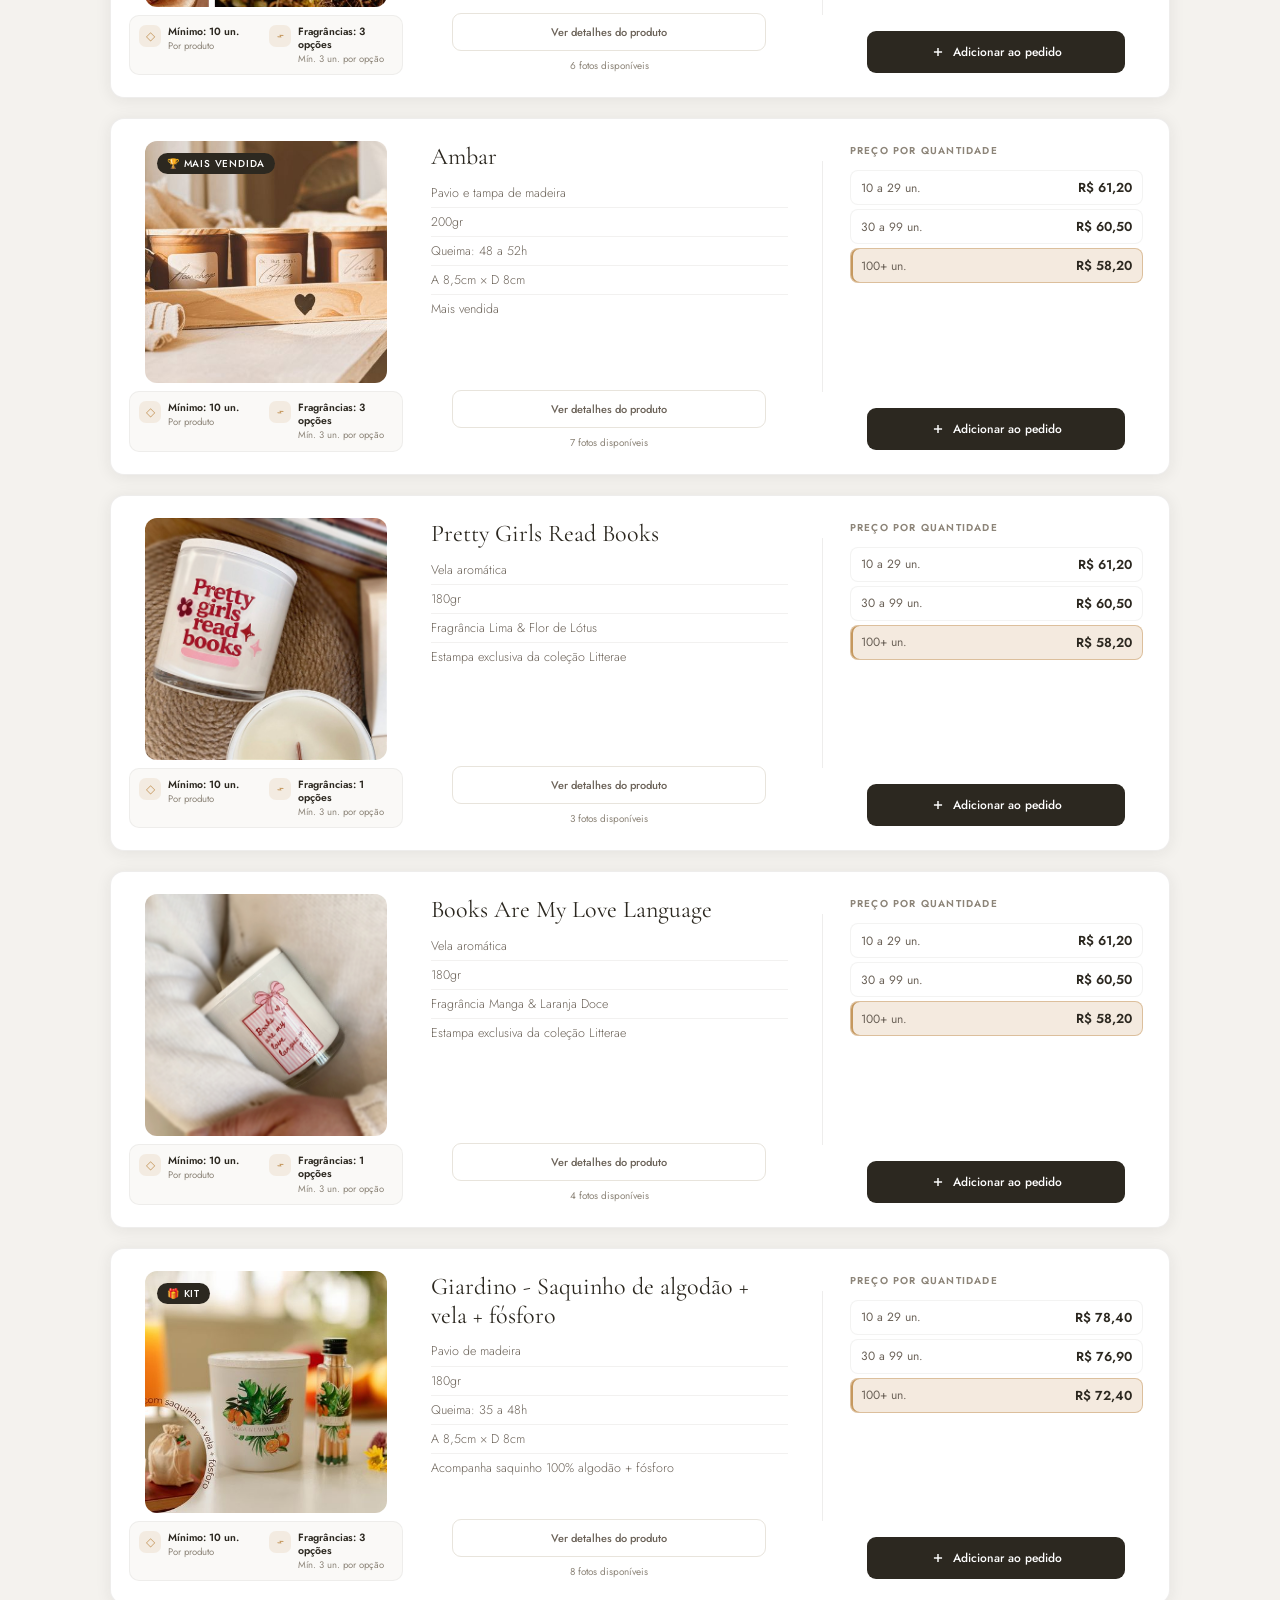
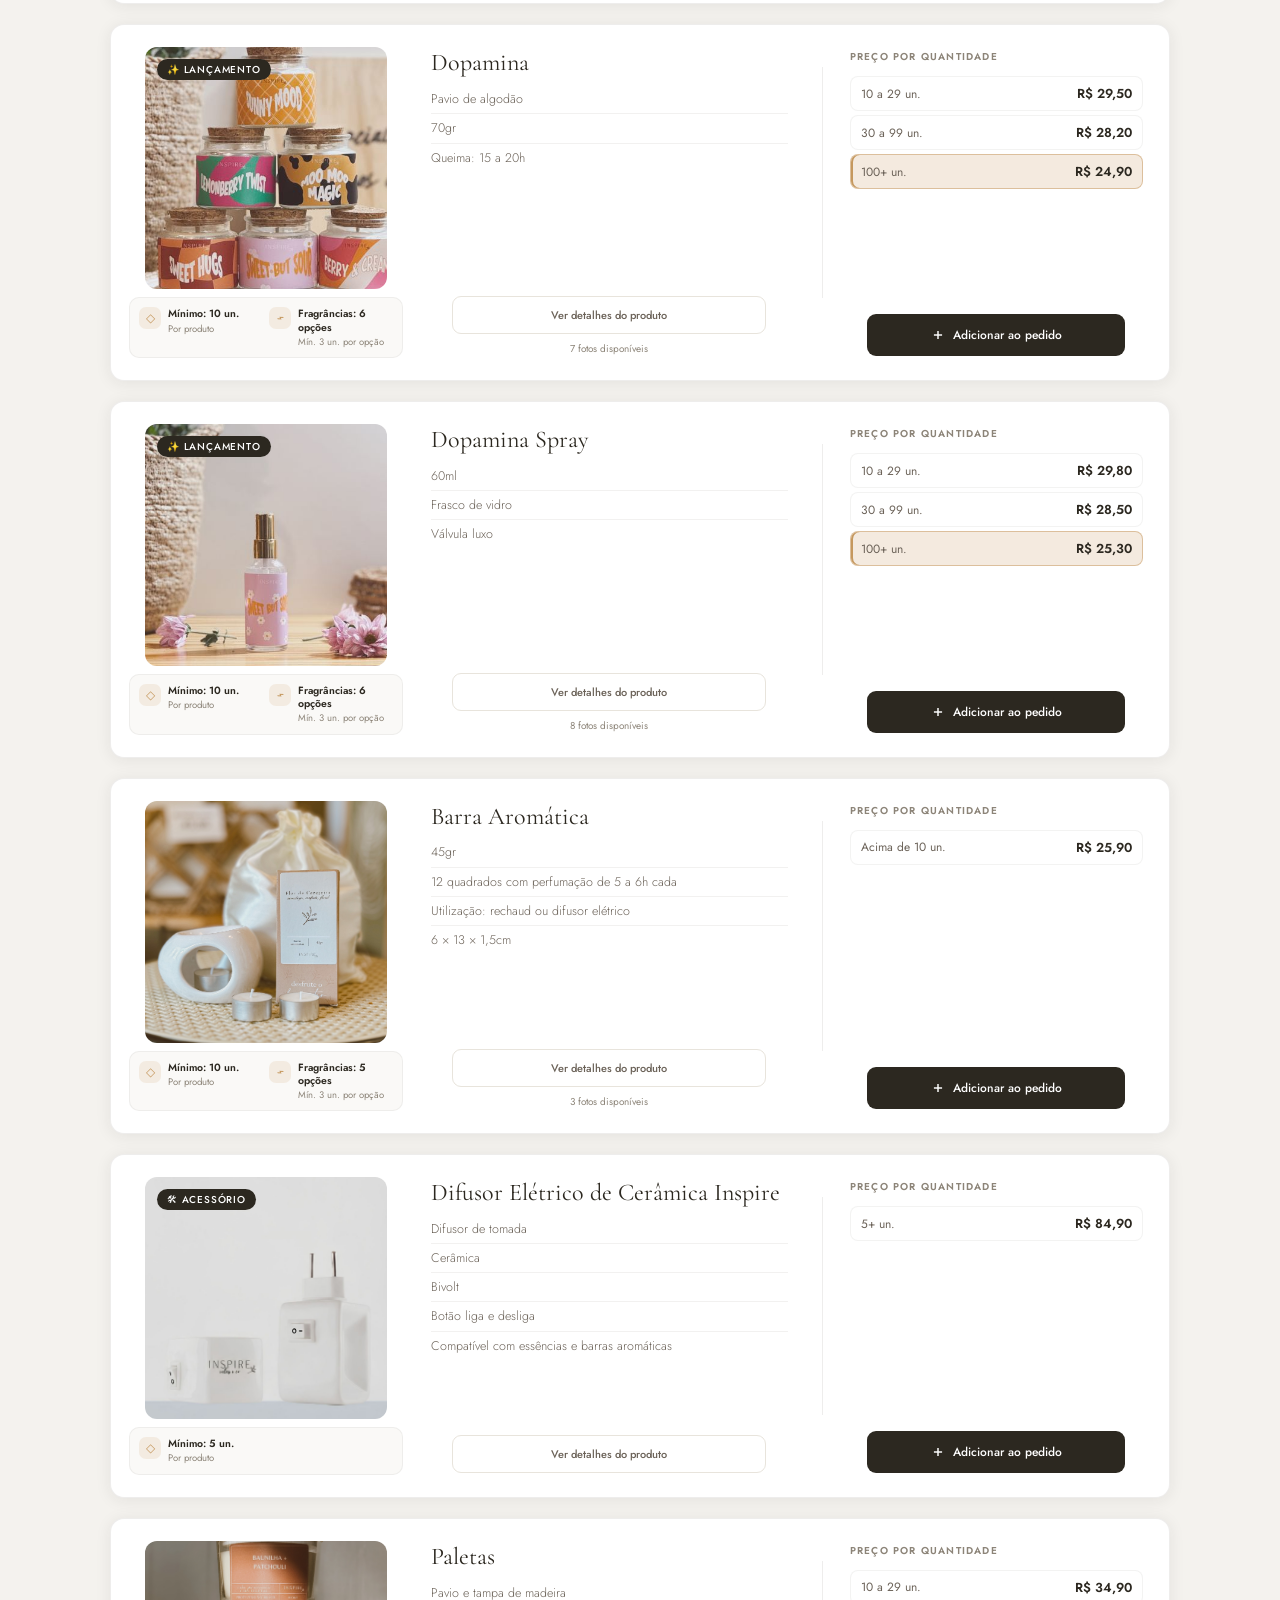
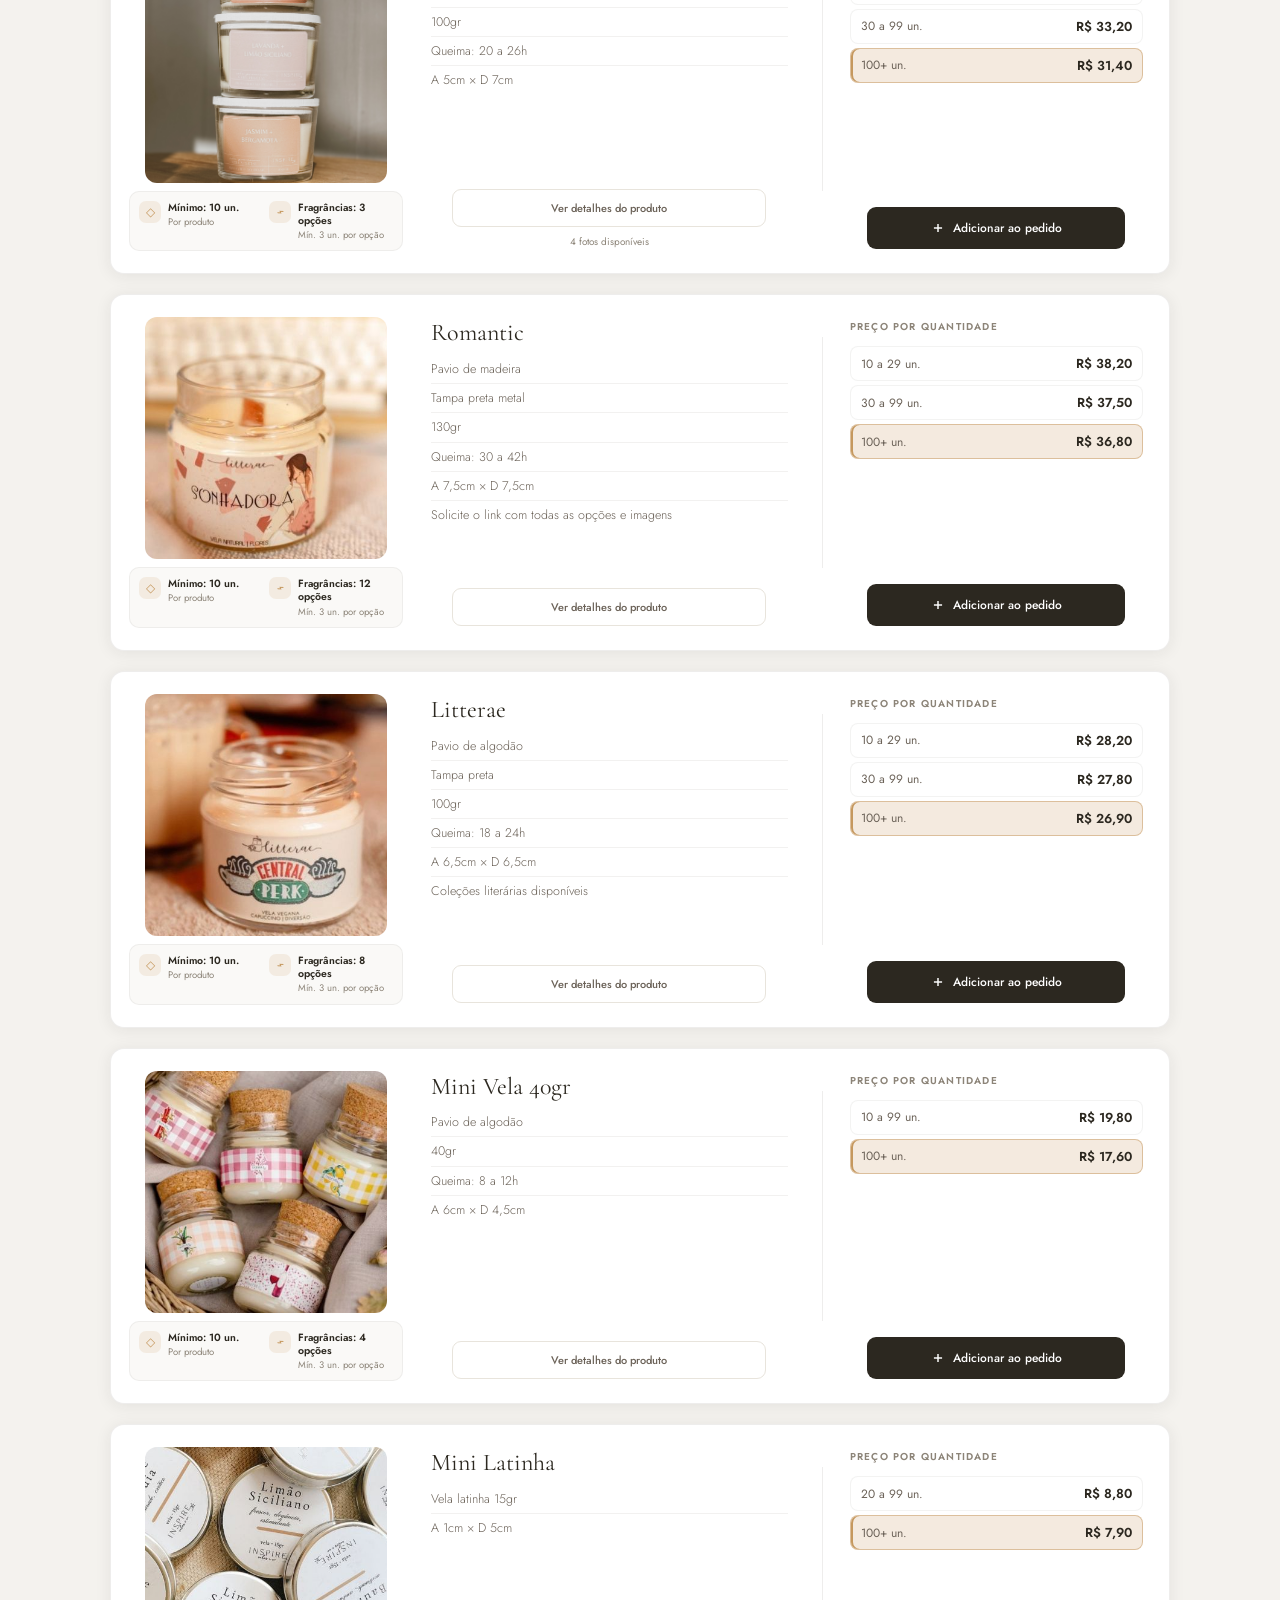
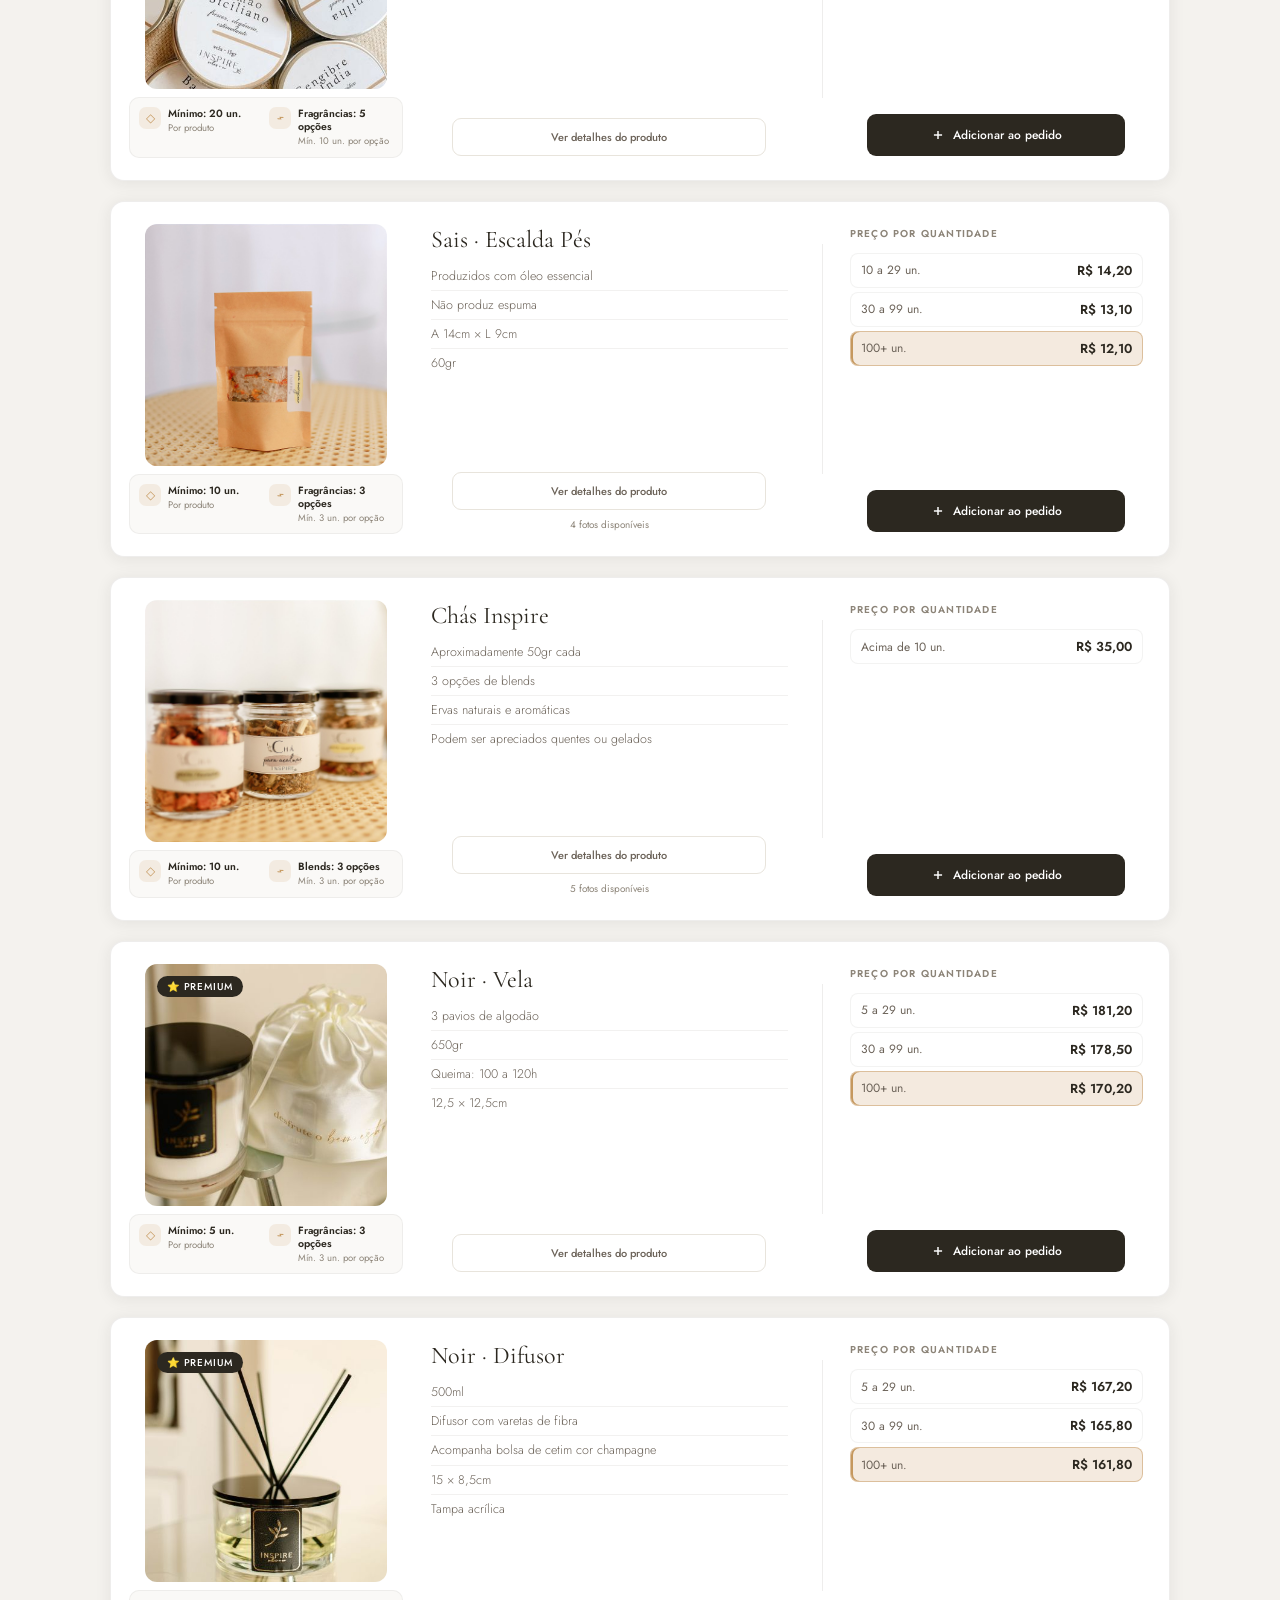
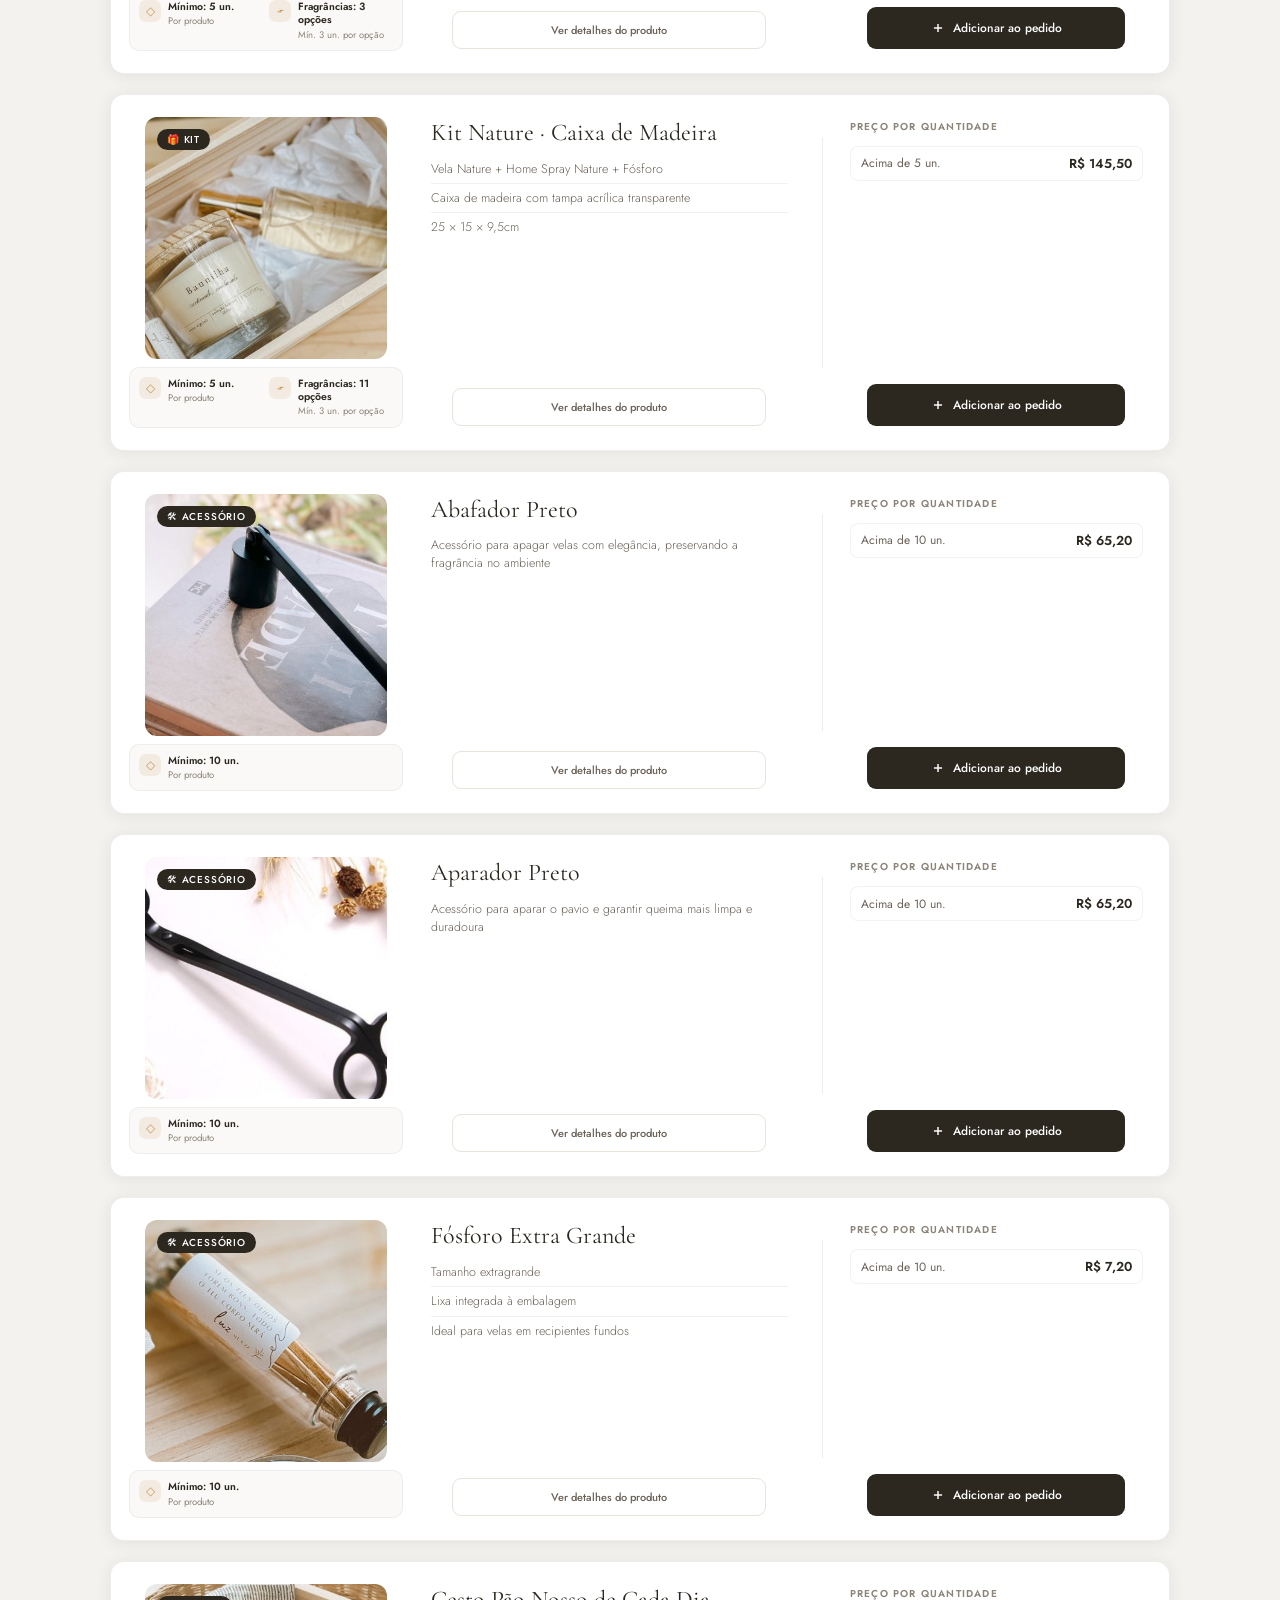
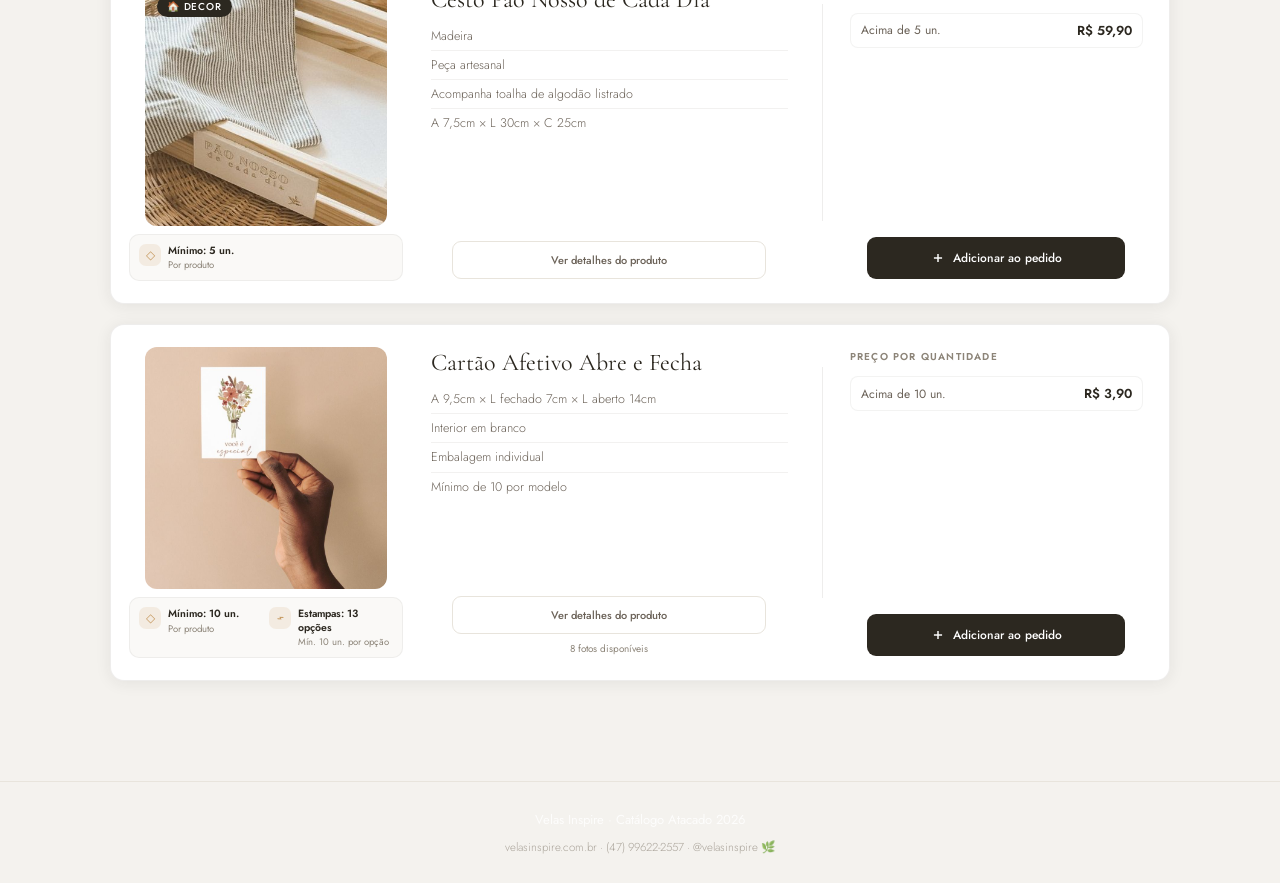
==== commit ff4a4788: "Novo banner natal 2026" ====
--- a/index.html
+++ b/index.html
@@ -115,10 +115,15 @@
       <span class="polar-banner__cta">Ver catálogo de Natal <span aria-hidden="true">→</span></span>
     </span>
     <span class="home-christmas-banner__gallery" aria-hidden="true">
-      <img class="home-christmas-banner__photo home-christmas-banner__photo--main" src="assets/images/products/Vela Luminy 200gr6.jpg" alt="">
-      <img class="home-christmas-banner__photo home-christmas-banner__photo--top" src="assets/images/products/Difusor 150ml 2.jpg" alt="">
-      <img class="home-christmas-banner__photo home-christmas-banner__photo--bottom" src="assets/images/products/Mini latinha dourada5.jpg" alt="">
-      <span class="home-christmas-banner__seal">Coleção<br>2026</span>
+      <img class="home-christmas-banner__slide is-active" src="assets/images/products/DSC_0103.jpg" alt="">
+      <img class="home-christmas-banner__slide" src="assets/images/products/DSC_0112.jpg" alt="">
+      <img class="home-christmas-banner__slide home-christmas-banner__slide--portrait" src="assets/images/products/DSC_0230.jpg" alt="">
+      <img class="home-christmas-banner__slide" src="assets/images/products/DSC_0160.jpg" alt="">
+      <img class="home-christmas-banner__slide" src="assets/images/products/DSC_0177.jpg" alt="">
+      <img class="home-christmas-banner__slide" src="assets/images/products/DSC_0181.jpg" alt="">
+      <span class="home-christmas-banner__progress">
+        <i class="is-active"></i><i></i><i></i><i></i><i></i><i></i>
+      </span>
     </span>
   </a>
 
--- a/css/styles.css
+++ b/css/styles.css
@@ -1448,14 +1448,14 @@
 .home-christmas-banner .polar-banner__copy { position: relative; z-index: 2; padding-left: 64px; }
 .home-christmas-banner .polar-banner__eyebrow,.home-christmas-banner .polar-banner__cta { color: #f0d69d; }
 .home-christmas-banner .polar-banner__copy strong { font-size: clamp(54px,6vw,82px); }
-.home-christmas-banner__gallery { position: relative; min-height: 380px; }
-.home-christmas-banner__photo { position: absolute; display: block; object-fit: cover; border: 5px solid rgba(255,248,233,.92); box-shadow: 0 18px 40px rgba(20,8,10,.35); transition: transform .5s ease; }
-.home-christmas-banner__photo--main { width: 48%; height: 77%; left: 8%; top: 11%; z-index: 2; border-radius: 48% 48% 16px 16px; }
-.home-christmas-banner__photo--top { width: 38%; height: 48%; right: 4%; top: -5%; border-radius: 0 0 90px 90px; }
-.home-christmas-banner__photo--bottom { width: 41%; height: 48%; right: 1%; bottom: -5%; border-radius: 90px 90px 0 0; }
-.home-christmas-banner__seal { position: absolute; z-index: 4; right: 37%; top: 44%; width: 78px; height: 78px; display: grid; place-items: center; text-align: center; border-radius: 50%; color: #64202a; background: #efd69f; border: 3px double #8b2830; font: 600 11px/1.15 'Jost',sans-serif; letter-spacing: .08em; text-transform: uppercase; transform: rotate(-8deg); }
-.home-christmas-banner:hover .home-christmas-banner__photo--main { transform: translateY(-5px) rotate(-1deg); }
-.home-christmas-banner:hover .home-christmas-banner__photo--top { transform: translateX(-4px); }
+.home-christmas-banner__gallery { position: relative; min-height: 380px; overflow: hidden; background: #281317; }
+.home-christmas-banner__gallery::after { content: ''; position: absolute; z-index: 2; inset: 0; background: linear-gradient(90deg, rgba(91,25,34,.52), transparent 38%); pointer-events: none; }
+.home-christmas-banner__slide { position: absolute; inset: 0; width: 100%; height: 100%; display: block; object-fit: cover; object-position: center; opacity: 0; transform: scale(1.015); transition: opacity .9s ease, transform 6.5s ease; }
+.home-christmas-banner__slide.is-active { opacity: 1; transform: scale(1.045); }
+.home-christmas-banner__slide--portrait { object-position: center 66%; }
+.home-christmas-banner__progress { position: absolute; z-index: 4; right: 25px; bottom: 22px; display: flex; gap: 7px; }
+.home-christmas-banner__progress i { width: 6px; height: 6px; display: block; border-radius: 50%; background: rgba(255,255,255,.42); transition: width .25s ease, background .25s ease; }
+.home-christmas-banner__progress i.is-active { width: 22px; border-radius: 8px; background: #f0d69d; }
 .christmas-secondary-section { padding-top: 84px; border-top: 1px solid var(--linen-dark); }
 .christmas-secondary-header { position: relative; }
 .christmas-secondary-eyebrow { display: block; margin-bottom: 8px; color: #a93932; font-size: 11px; font-weight: 600; letter-spacing: .18em; text-transform: uppercase; }
@@ -1661,19 +1661,17 @@
 
 @media (max-width: 760px) {
   .natal-collection-hero { grid-template-columns: 1fr; min-height: auto; }
-  .natal-collection-hero .hero-content { margin: 0; padding: 58px 28px 48px; text-align: center; }
+  .natal-collection-hero .hero-content { margin: 0; max-width: none; padding: 55px 20px 45px; text-align: center; }
   .natal-collection-hero .hero-brandmark { margin: 0 auto 14px; }
   .natal-collection-hero .hero-desc { margin: 0 auto 26px; }
-  .natal-collection-hero__visual { min-height: 390px; }
-  .natal-collection-hero__frame { inset: 16px; }
-  .natal-collection-hero__caption { right: 28px; bottom: 28px; }
+  .natal-collection-hero .christmas-hero-title { font-size: 36px; }
+  .natal-collection-hero__visual { display: none; }
   .home-christmas-banner { grid-template-columns: 1fr; min-height: 600px; margin: 24px 16px 8px; }
   .home-christmas-banner .polar-banner__copy { padding: 42px 30px 330px; }
   .home-christmas-banner__gallery { position: absolute; inset: auto 0 0; min-height: 330px; width: 100%; }
-  .home-christmas-banner__photo--main { left: 5%; width: 50%; height: 82%; }
-  .home-christmas-banner__photo--top { right: 3%; width: 42%; }
-  .home-christmas-banner__photo--bottom { right: 2%; width: 44%; }
-  .home-christmas-banner__seal { right: 37%; top: 42%; width: 66px; height: 66px; font-size: 9px; }
+  .home-christmas-banner__slide { display: none; transition: none; transform: none; }
+  .home-christmas-banner__slide:first-child { display: block; opacity: 1; }
+  .home-christmas-banner__progress { display: none; }
   .collection-carousel { min-height: 560px; margin: 24px 16px 8px; }
   .collection-banner { inset: 0 0 40px; min-height: 520px; }
   .collection-banner--natal { grid-template-columns: 1fr; }
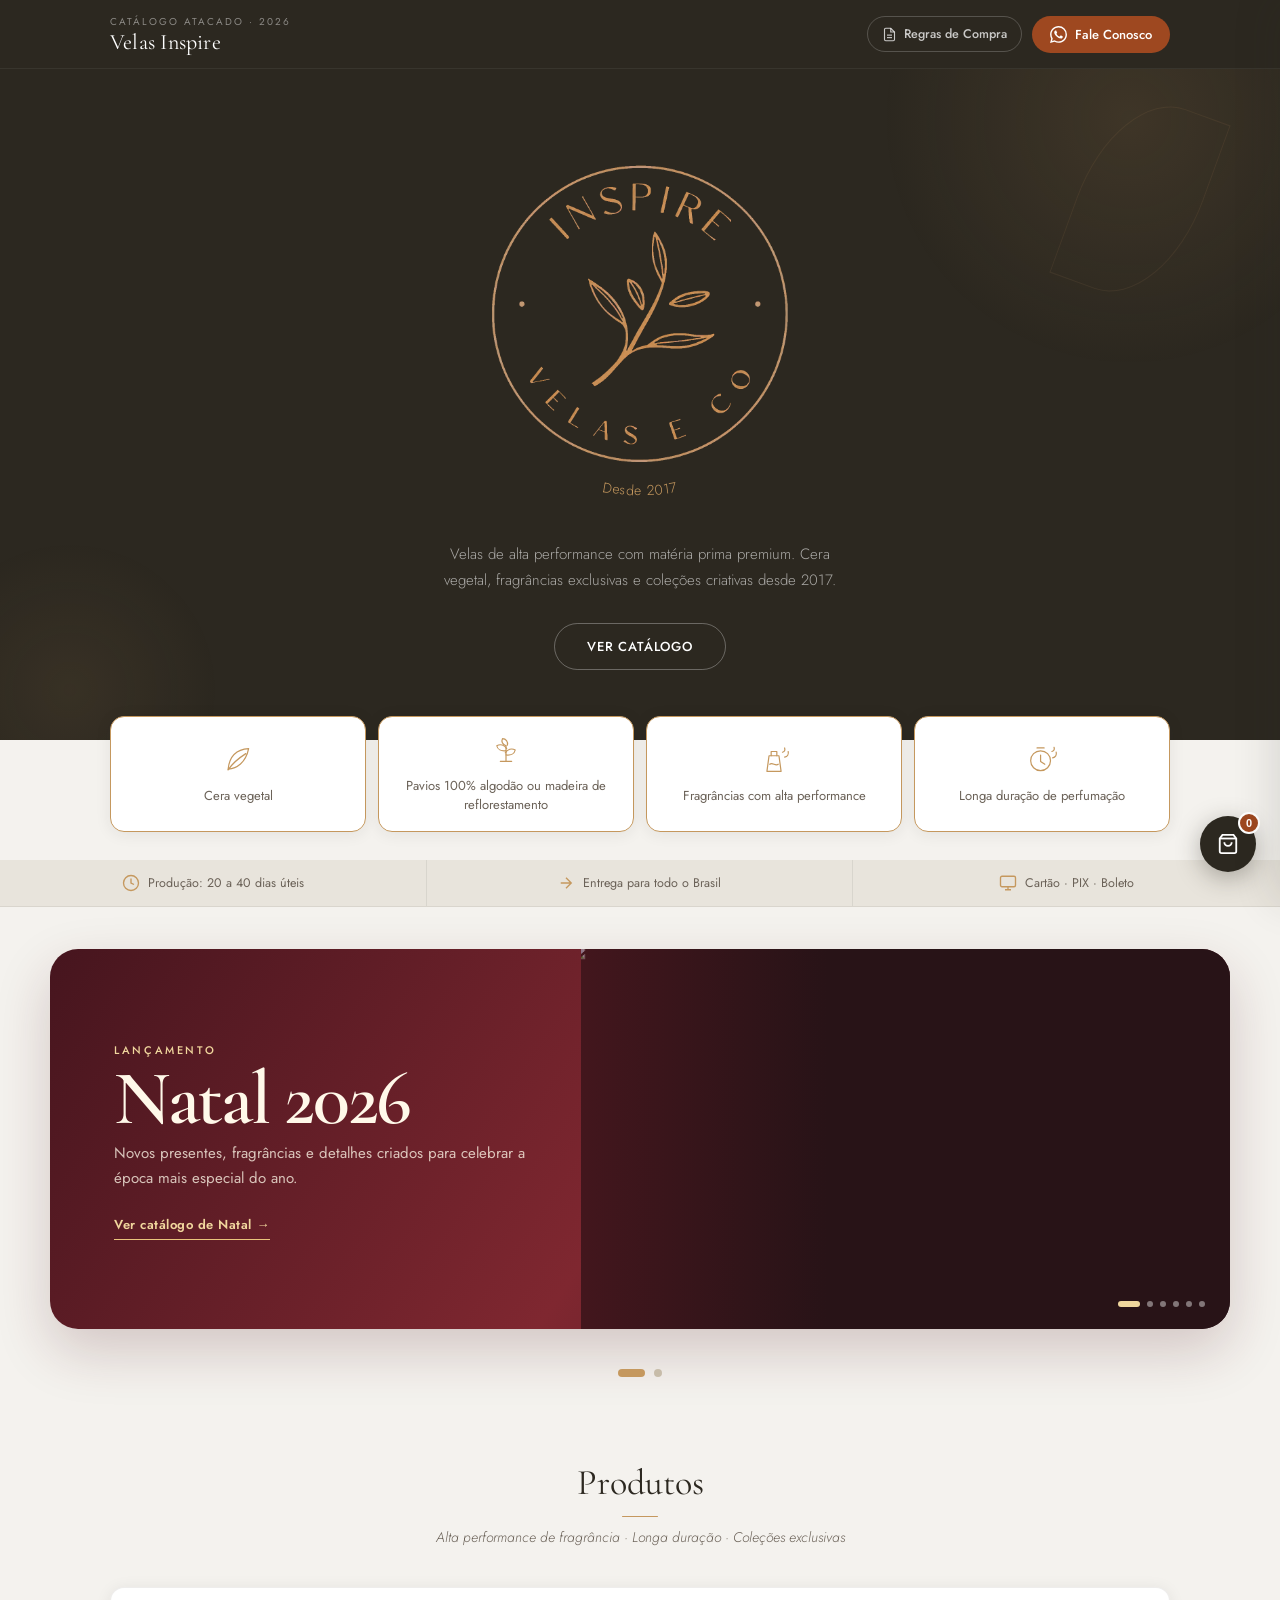
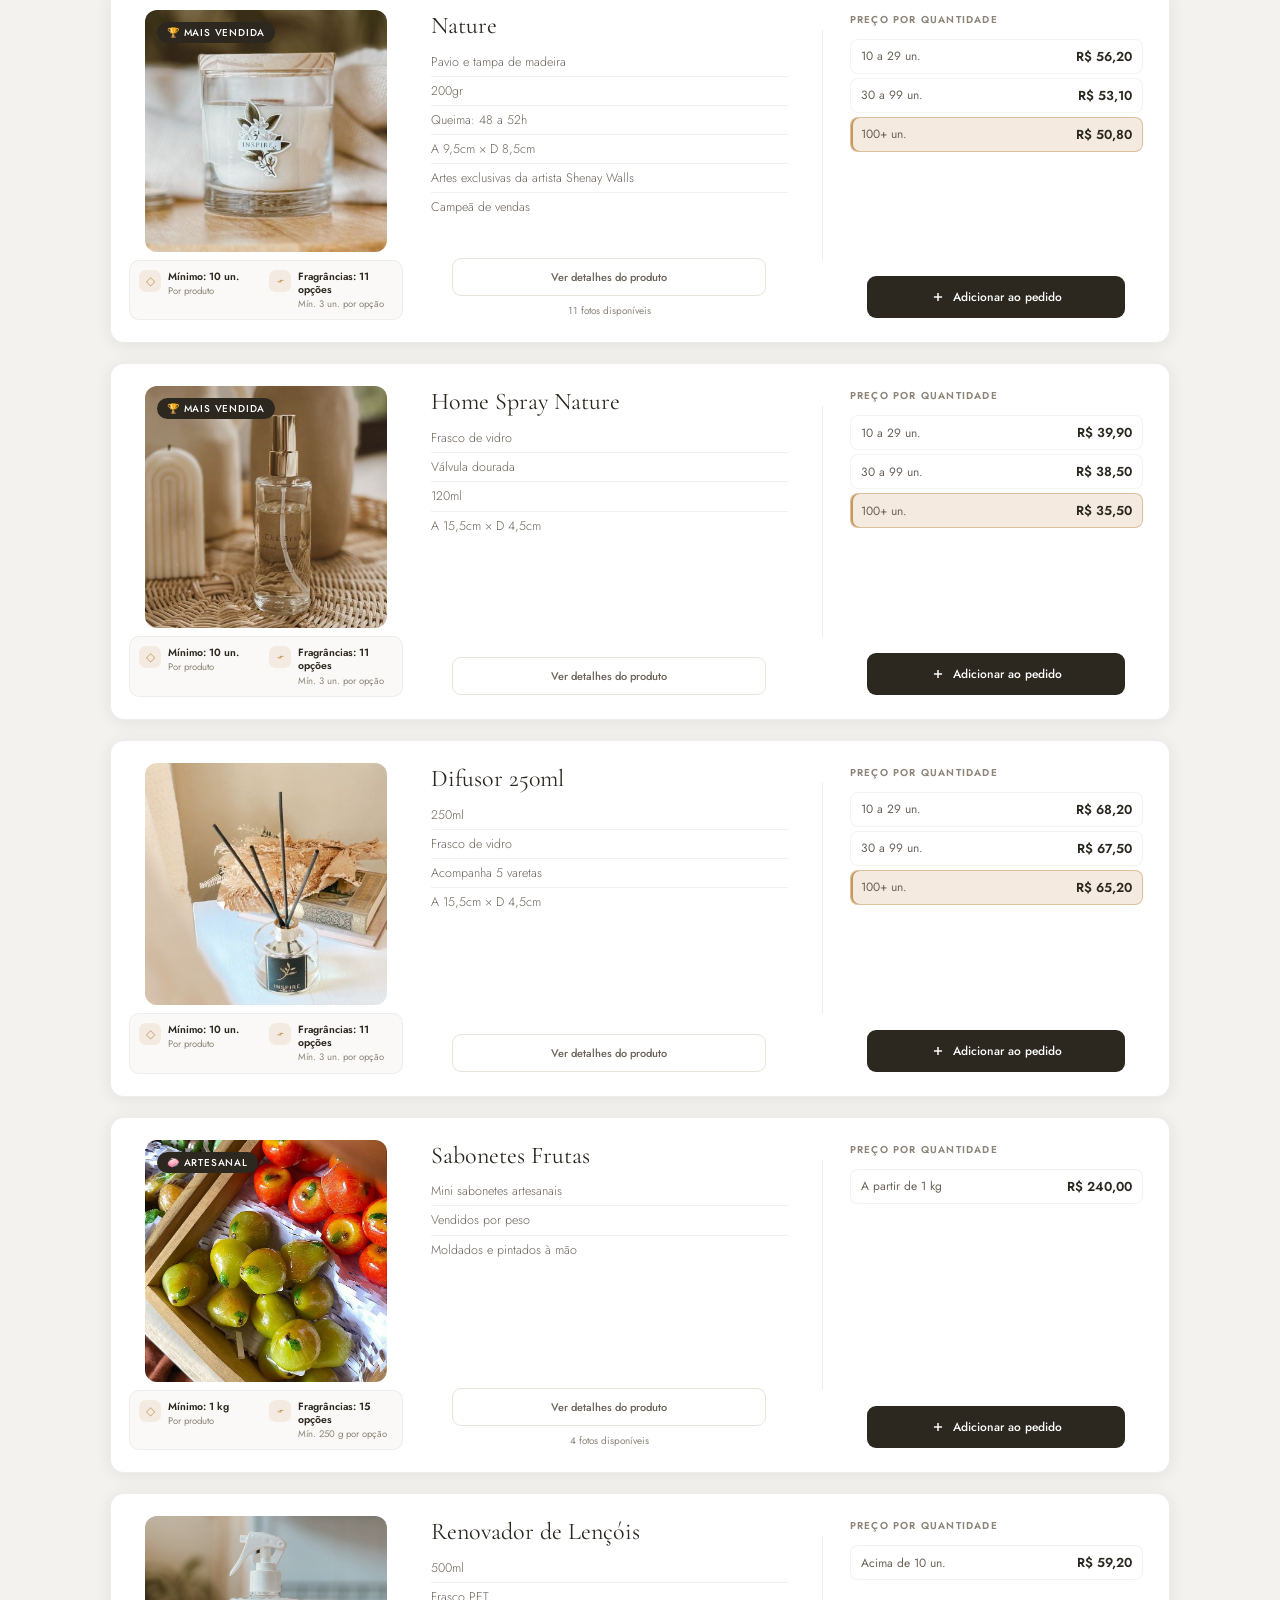
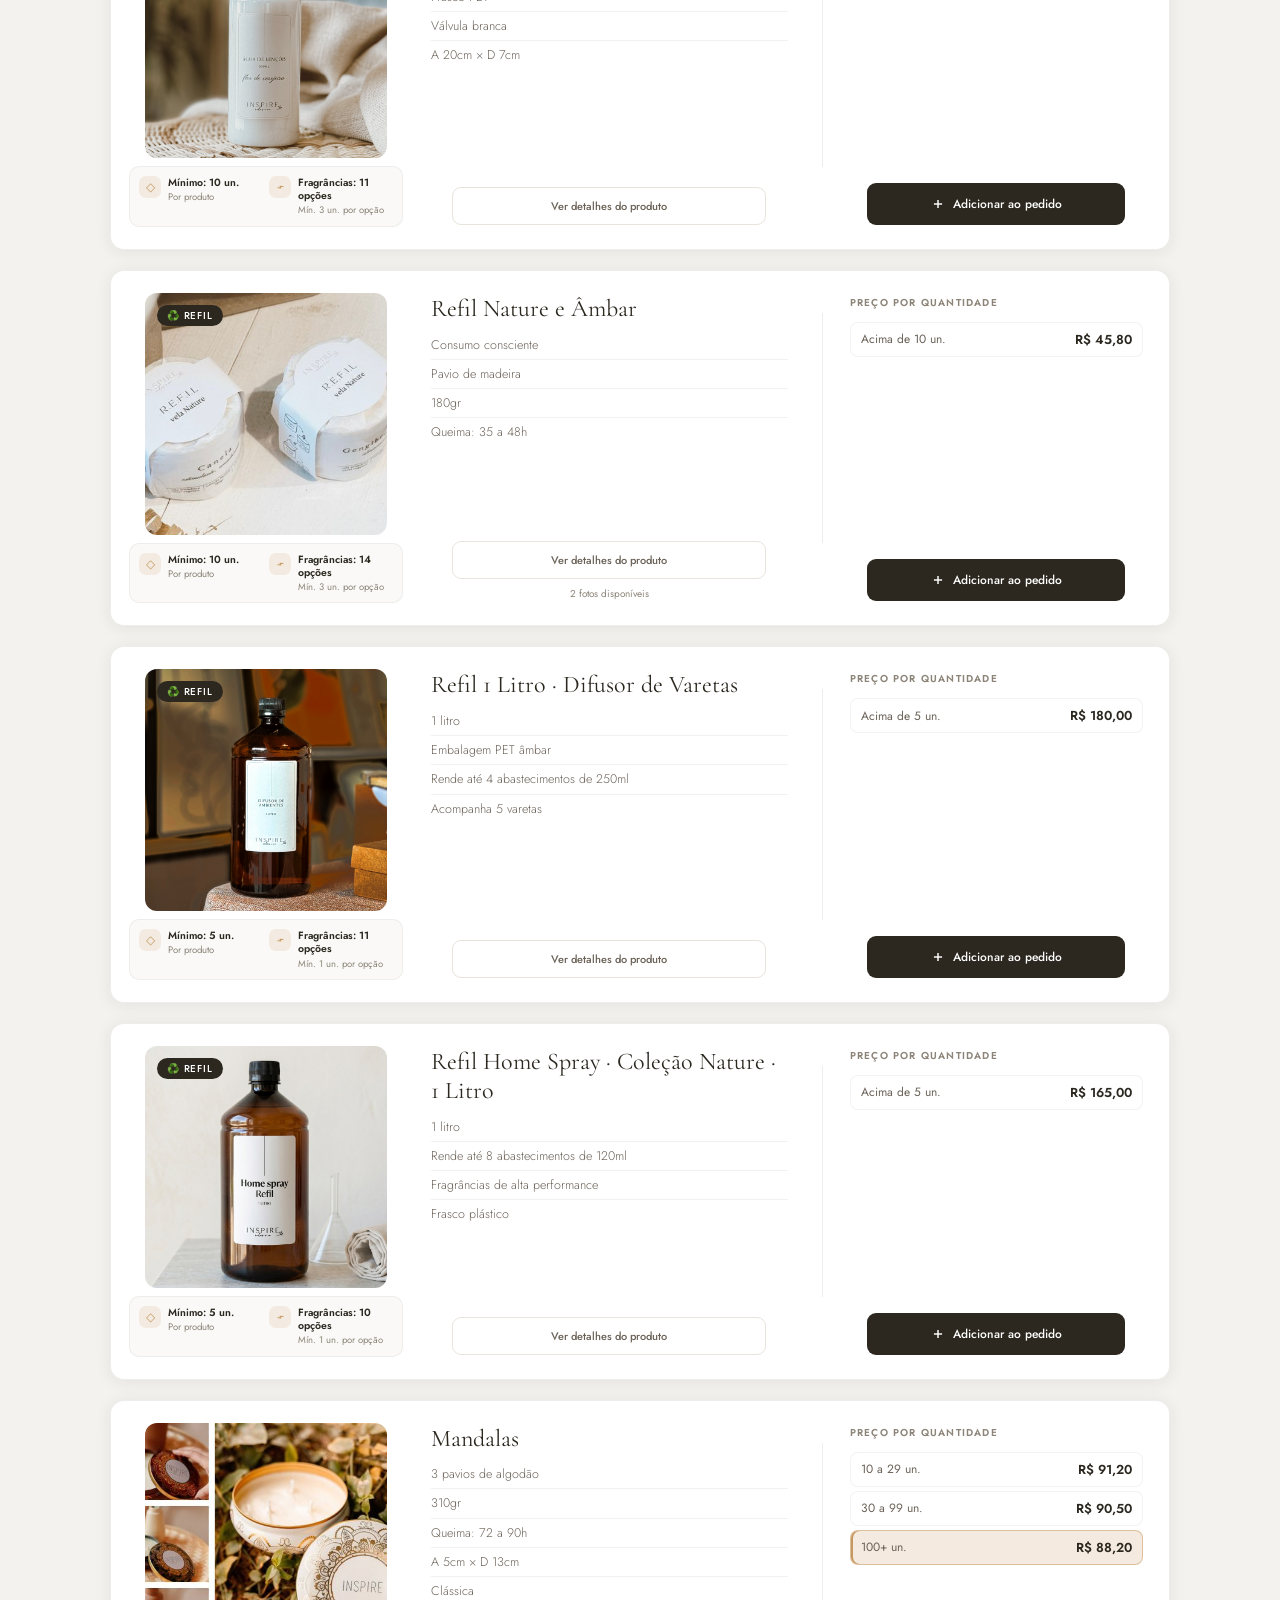
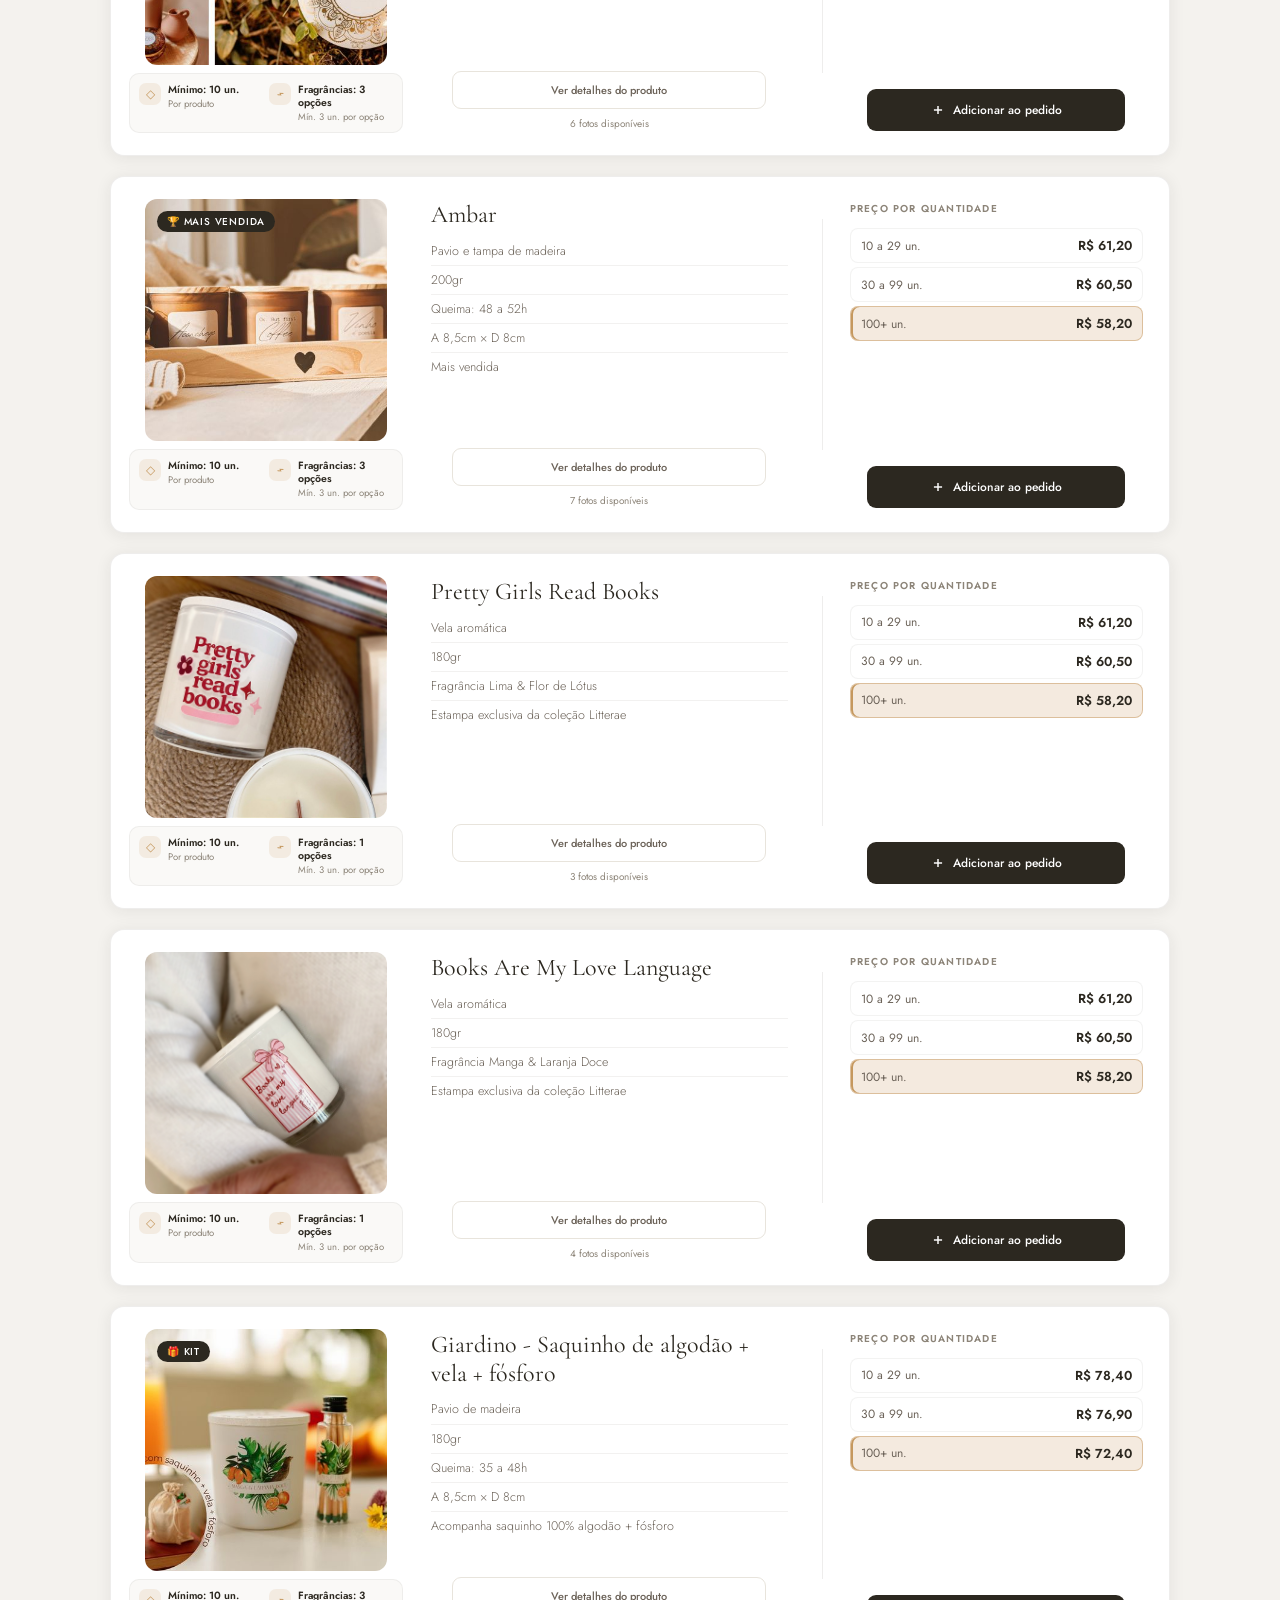
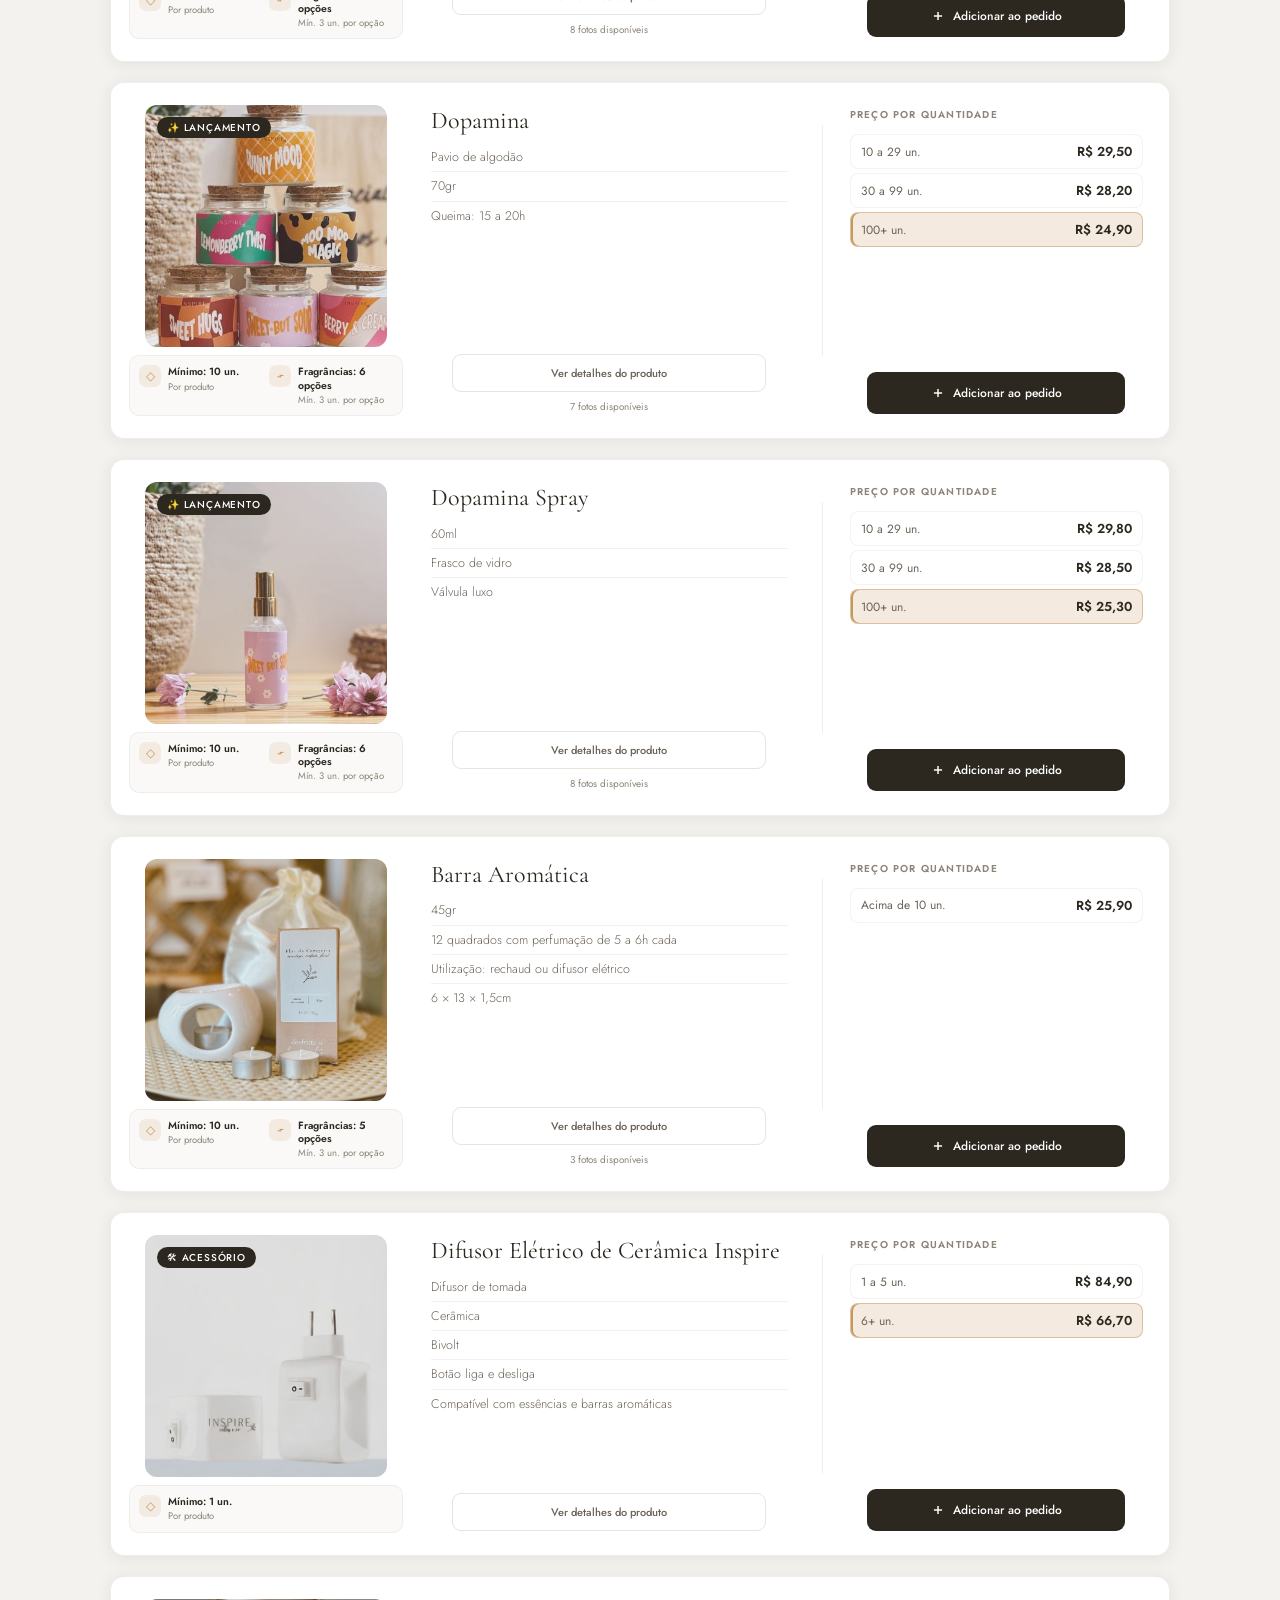
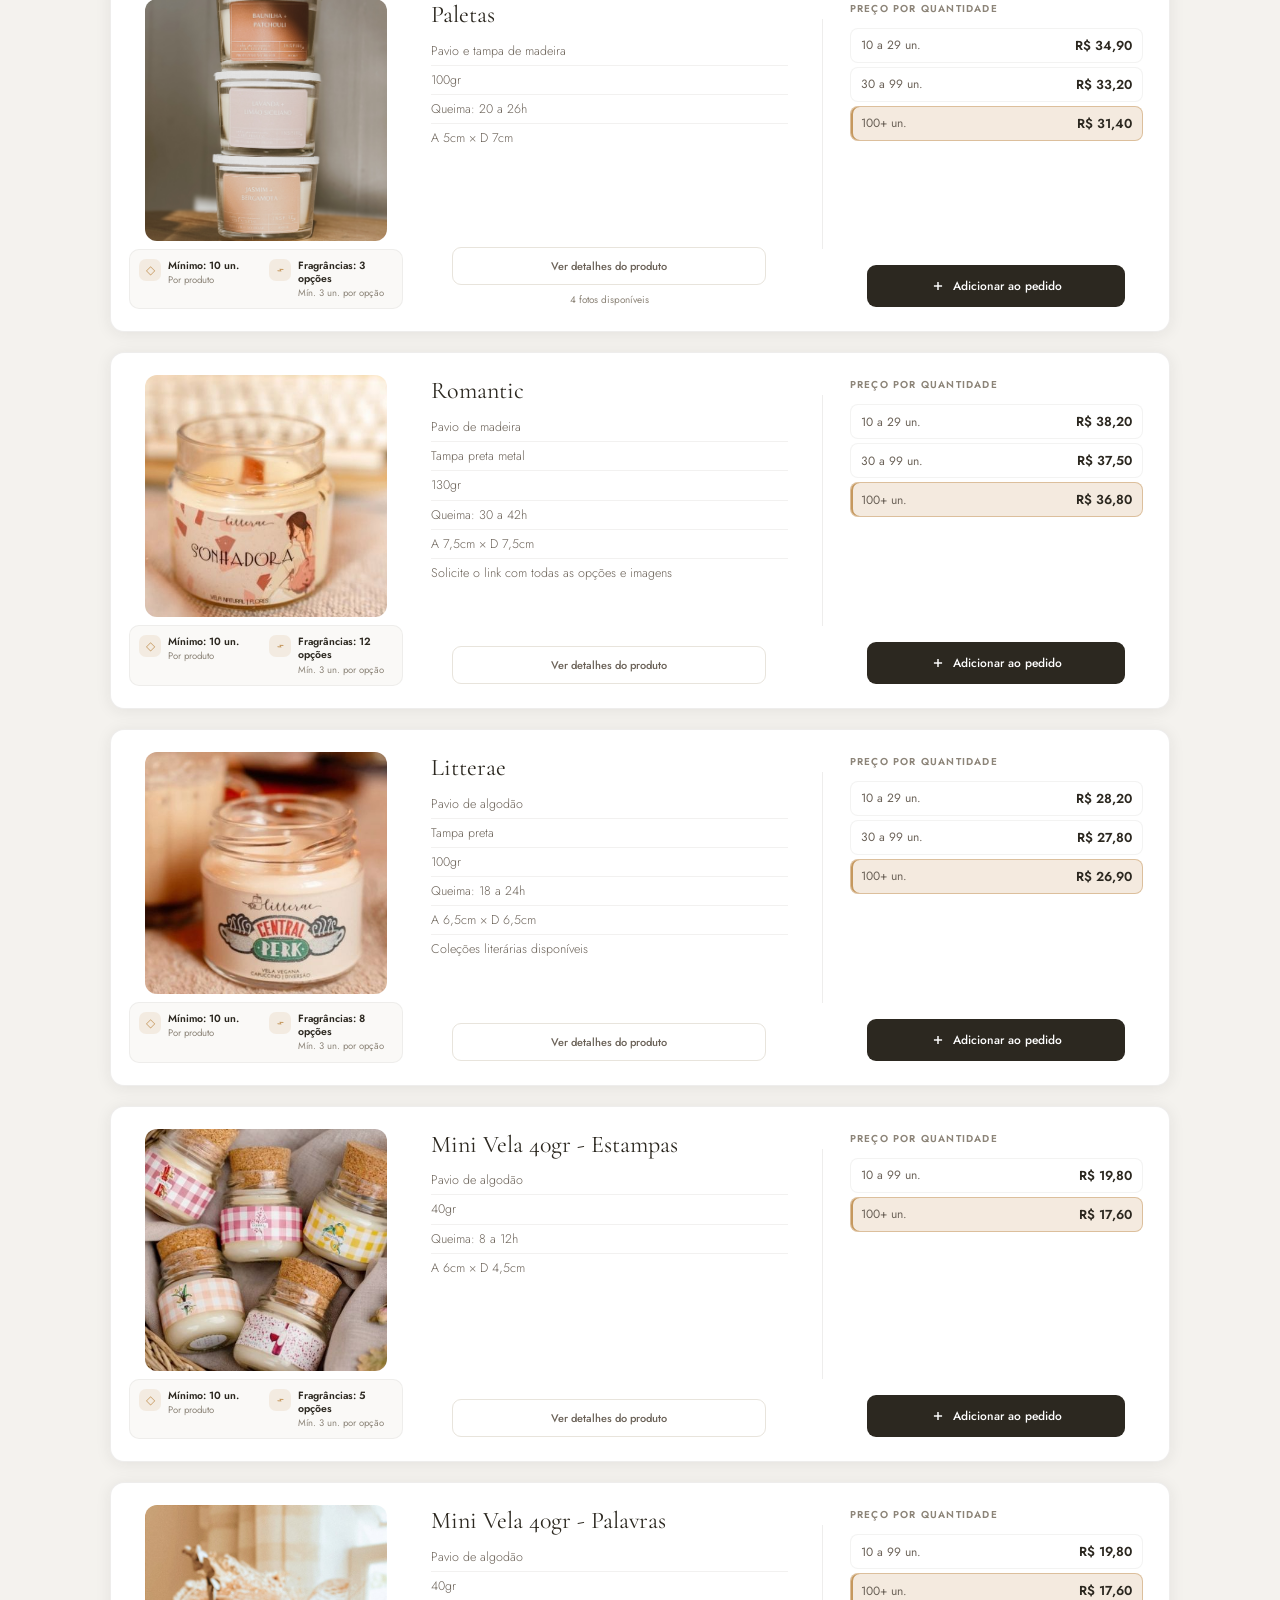
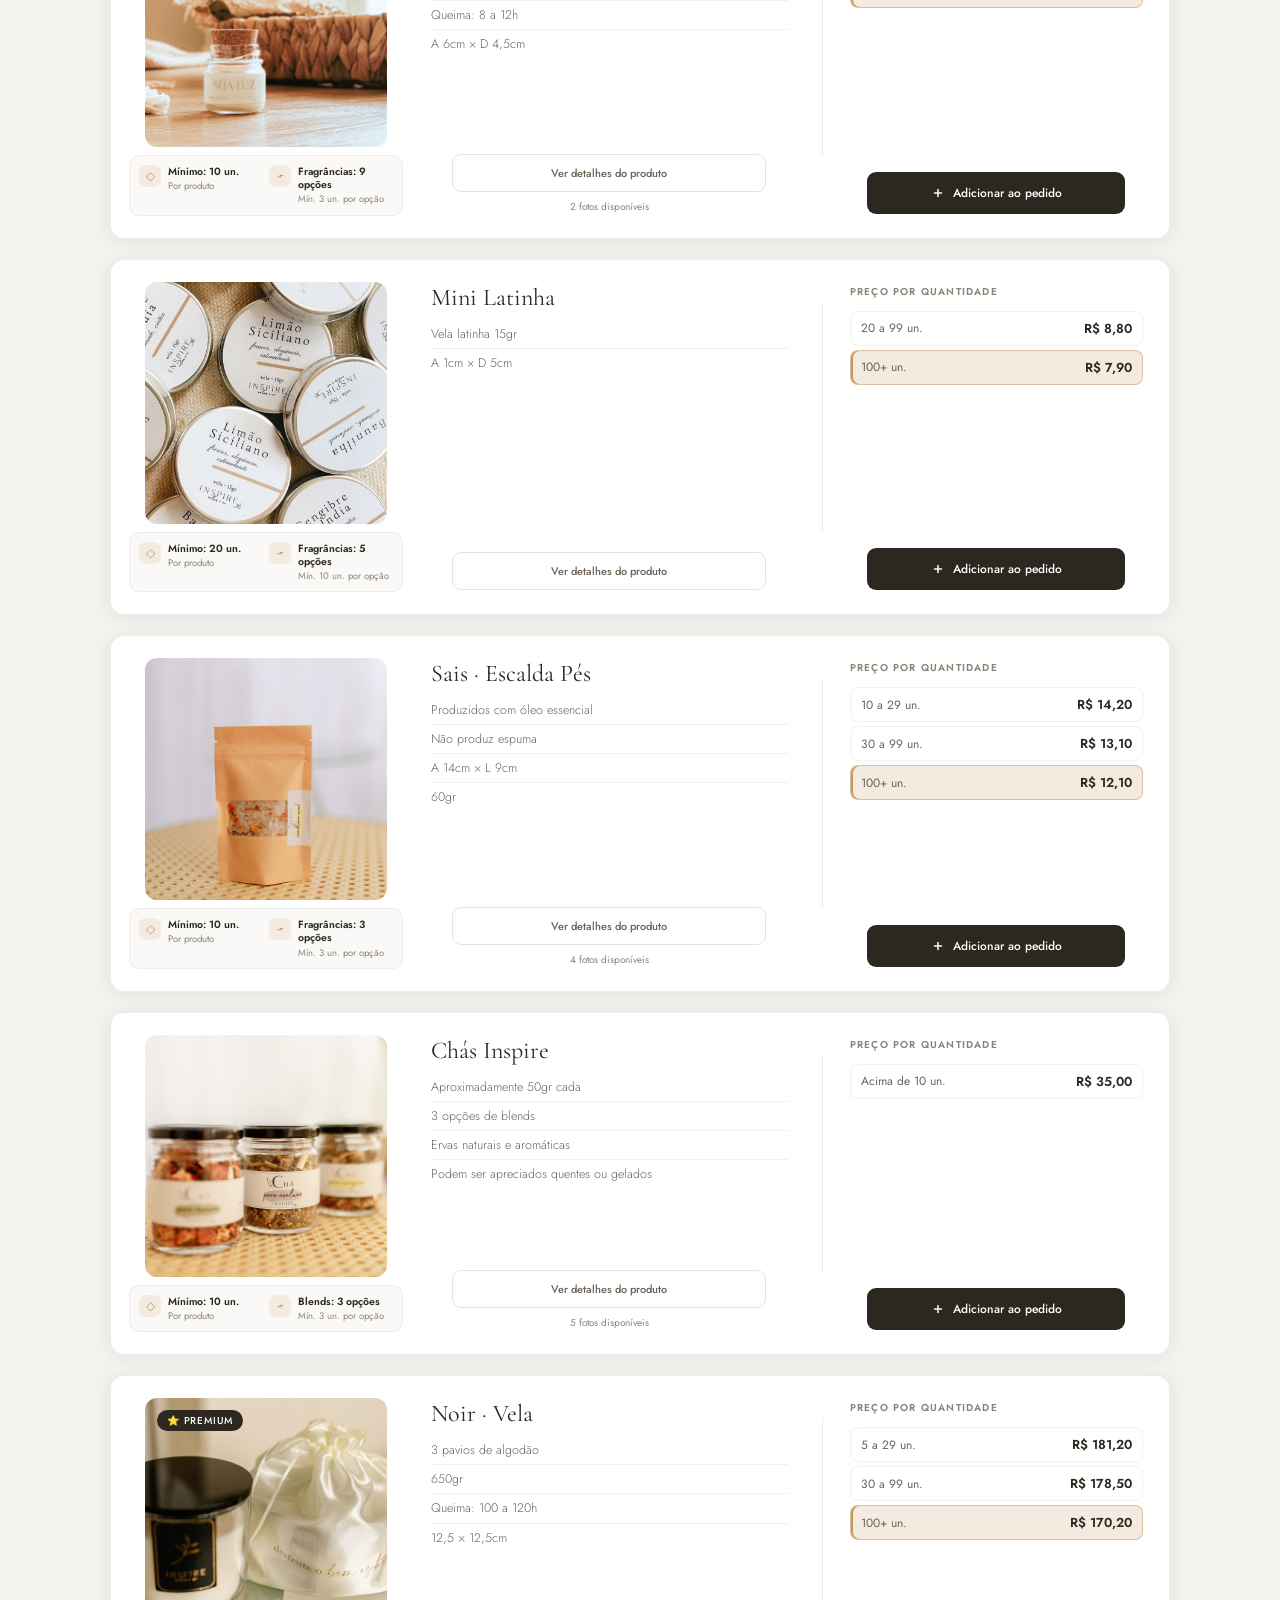
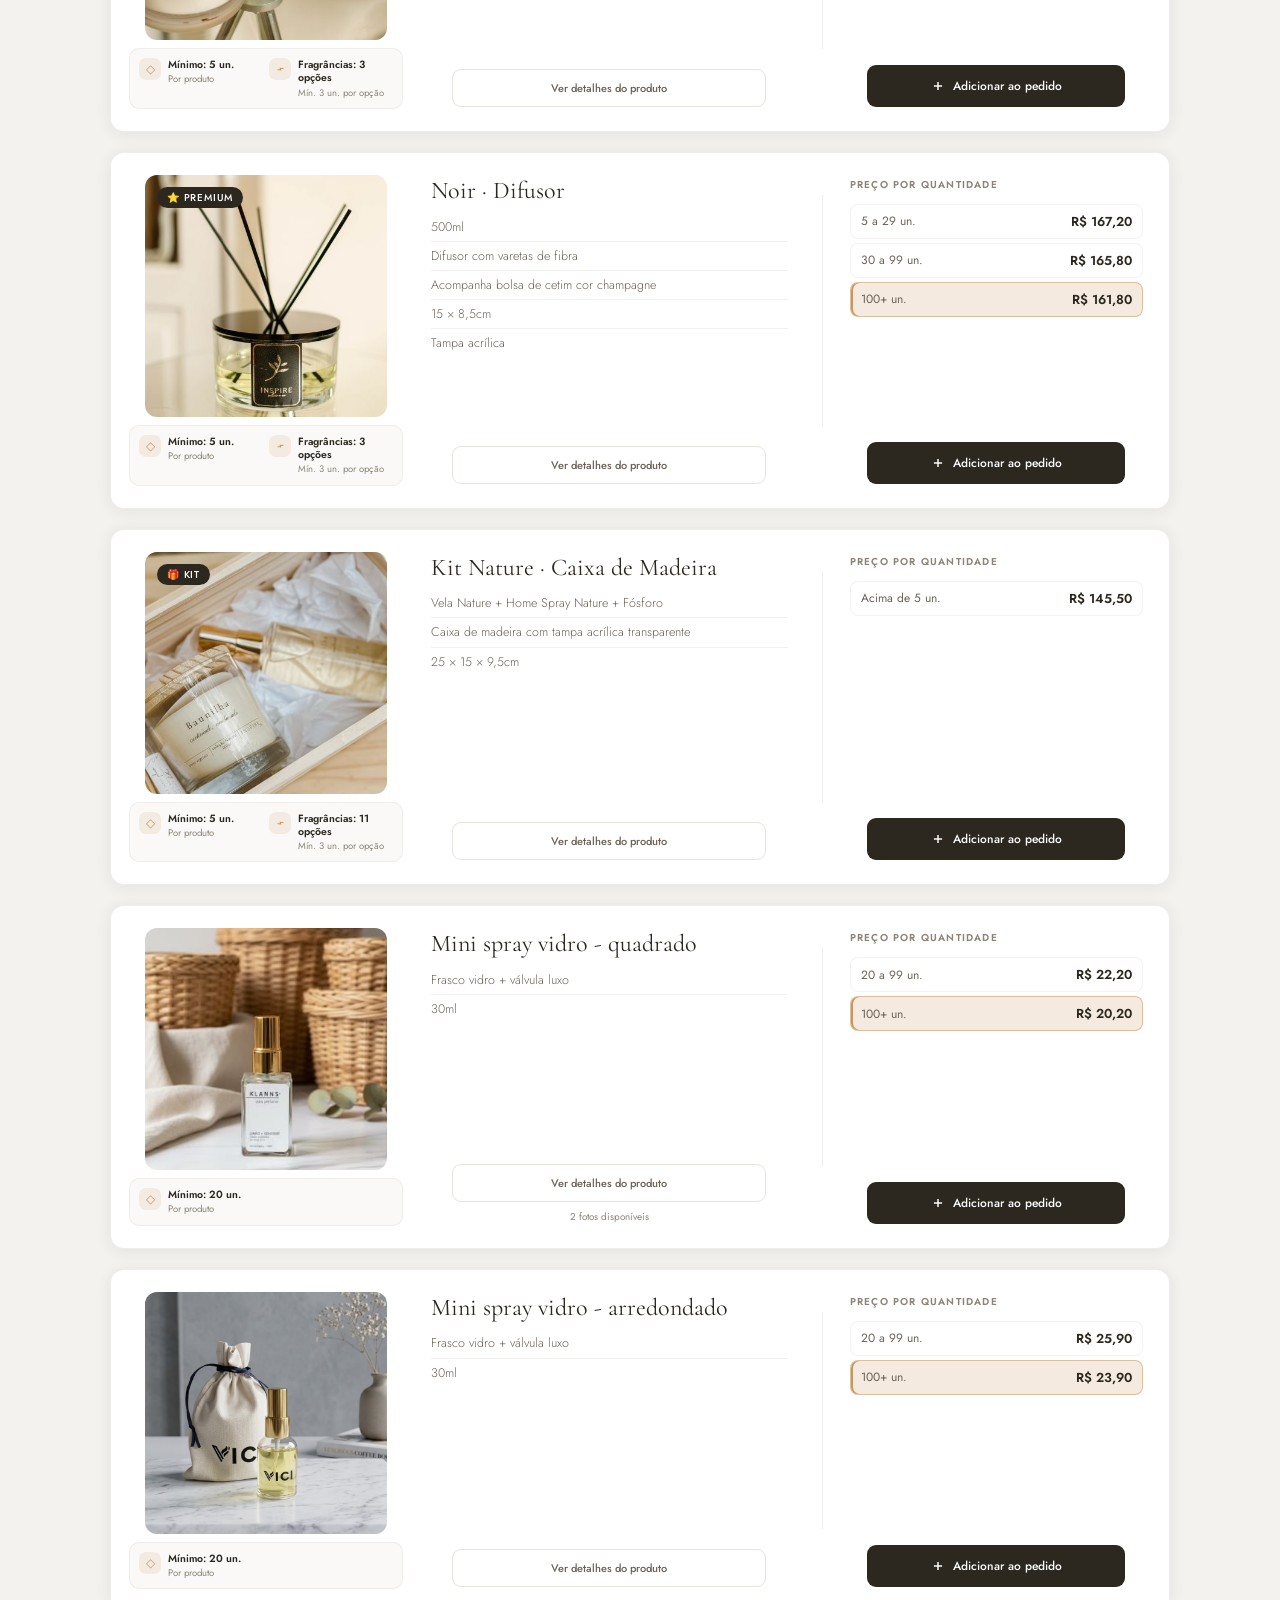
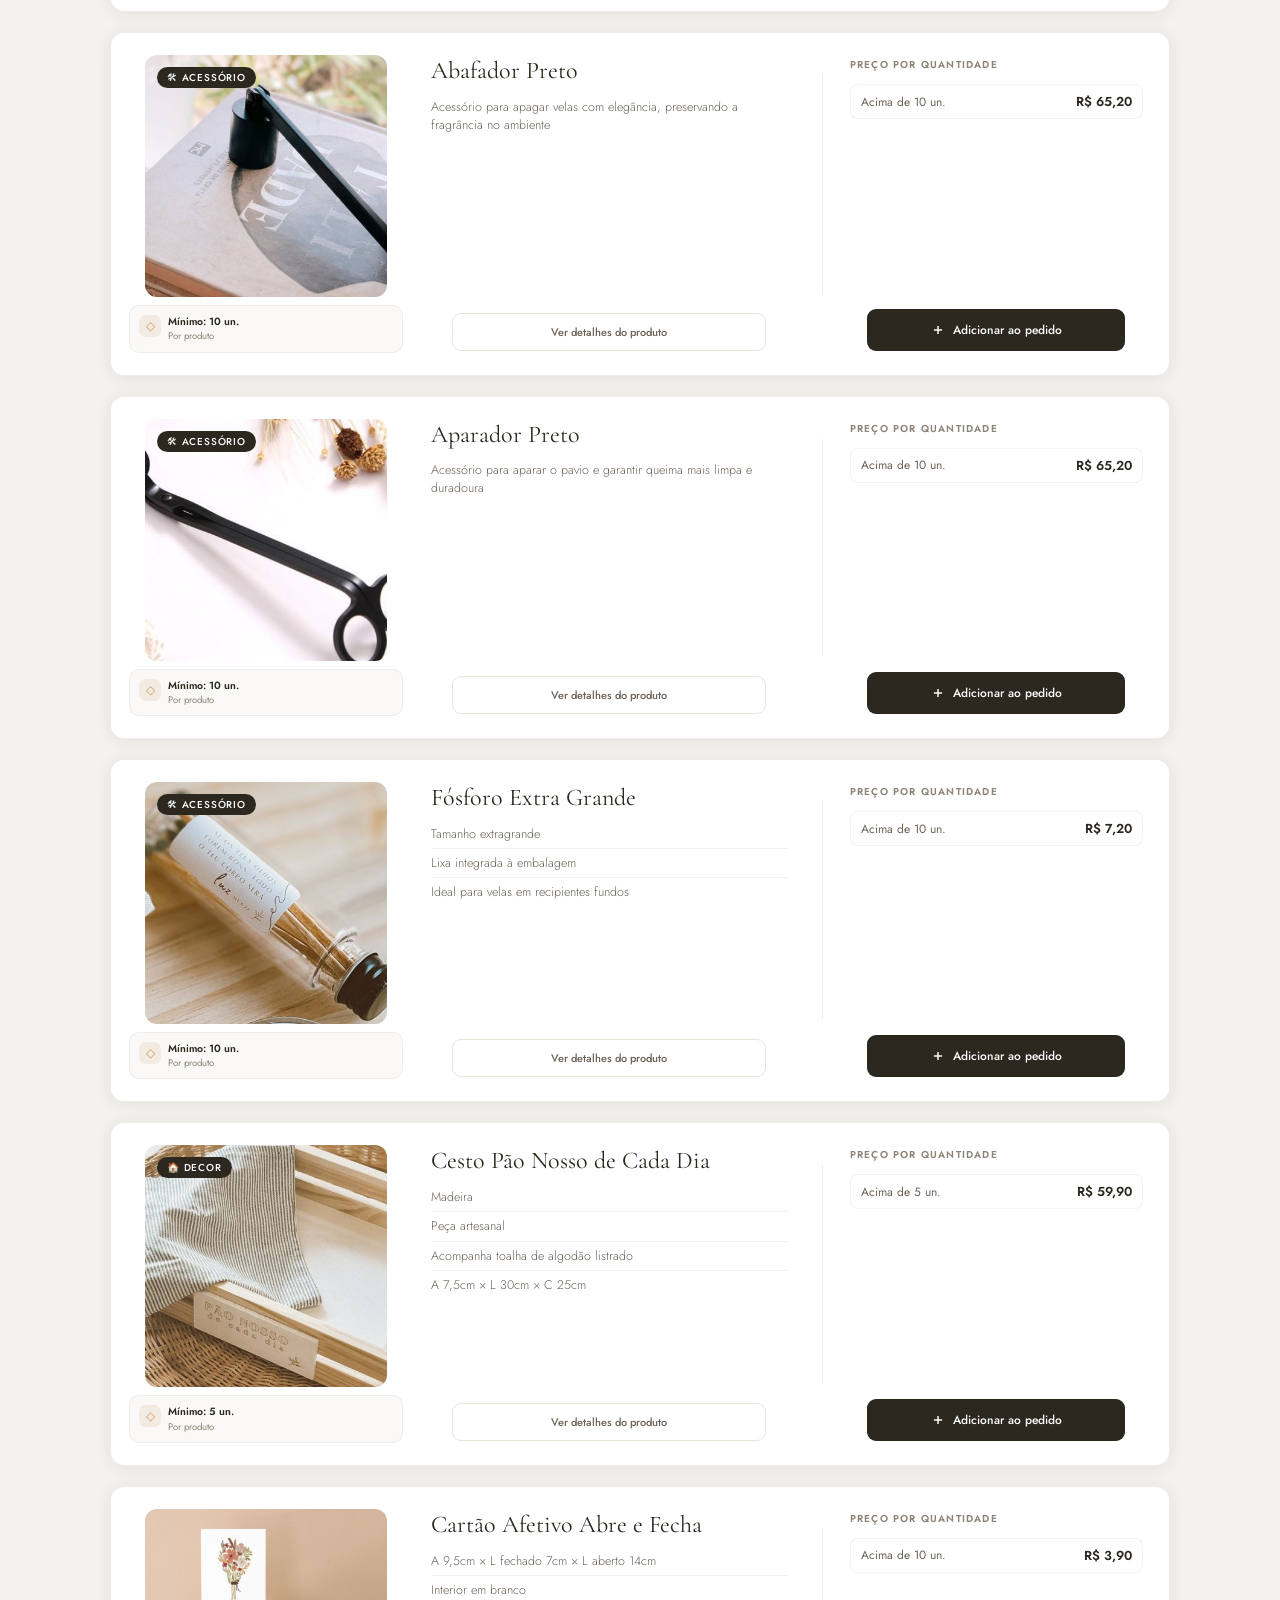
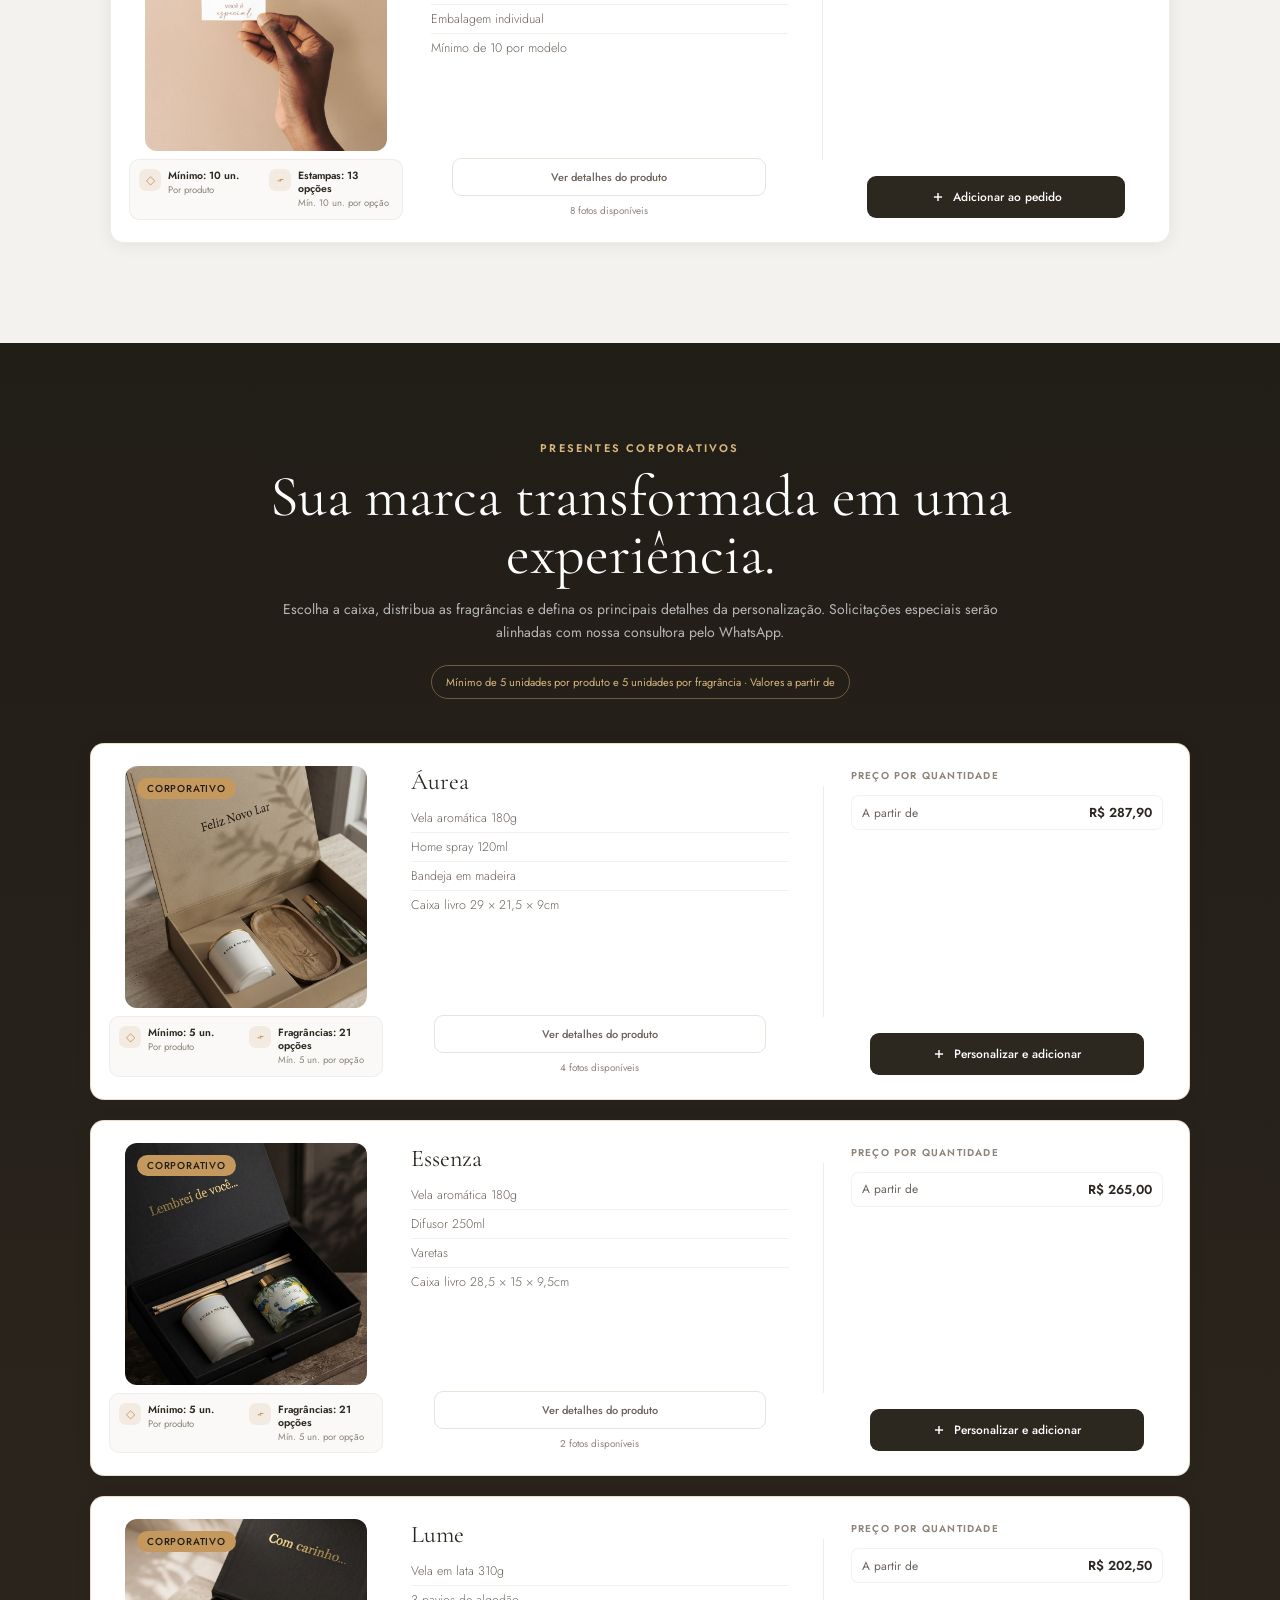
==== commit 97866aa7: "Add corporativo" ====
--- a/index.html
+++ b/index.html
@@ -107,7 +107,8 @@
     </div>
   </div>
 
-  <a class="home-christmas-banner" href="natal-2026.html" aria-label="Conhecer a coleção Natal 2026">
+  <div class="collection-carousel promo-carousel" aria-label="Destaques do catálogo">
+  <a class="home-christmas-banner collection-banner is-active" href="natal-2026.html" aria-label="Conhecer a coleção Natal 2026" aria-hidden="false">
     <span class="polar-banner__copy">
       <span class="polar-banner__eyebrow">Lançamento</span>
       <strong>Natal 2026</strong>
@@ -127,6 +128,21 @@
     </span>
   </a>
 
+  <a class="corporate-callout collection-banner" href="#presentes-corporativos" aria-label="Conhecer os presentes corporativos personalizados" aria-hidden="true" tabindex="-1">
+    <span class="corporate-callout__copy">
+      <span class="corporate-callout__eyebrow">Presentes corporativos personalizados</span>
+      <strong>Sua marca presente em cada detalhe.</strong>
+      <span>Caixas artesanais para clientes, equipes, eventos e momentos importantes.</span>
+      <span class="corporate-callout__cta">Conhecer as opções <span aria-hidden="true">→</span></span>
+    </span>
+    <img src="assets/images/products/Corporativo Aurea aberta bege.jpeg" alt="Caixa corporativa Áurea personalizada">
+  </a>
+    <div class="collection-carousel__nav" aria-label="Escolher destaque">
+      <button class="collection-carousel__dot is-active" type="button" aria-label="Ver Natal 2026" aria-current="true"></button>
+      <button class="collection-carousel__dot" type="button" aria-label="Ver presentes corporativos" aria-current="false"></button>
+    </div>
+  </div>
+
   <main class="catalog-section" id="catalogo">
     <div class="catalog-header">
       <h2 class="section-title">Produtos</h2>
@@ -134,6 +150,16 @@
     </div>
     <div class="products-grid" id="products-grid"></div>
   </main>
+
+  <section class="corporate-section" id="presentes-corporativos">
+    <div class="corporate-section__intro">
+      <span>Presentes corporativos</span>
+      <h2>Sua marca transformada em uma experiência.</h2>
+      <p>Escolha a caixa, distribua as fragrâncias e defina os principais detalhes da personalização. Solicitações especiais serão alinhadas com nossa consultora pelo WhatsApp.</p>
+      <div class="corporate-section__rules">Mínimo de 5 unidades por produto e 5 unidades por fragrância · Valores a partir de</div>
+    </div>
+    <div class="products-grid corporate-products-grid" id="corporate-products-grid"></div>
+  </section>
 
   <!-- CARRINHO -->
   <aside class="cart-panel" id="cart-panel" aria-label="Carrinho">
@@ -150,6 +176,7 @@
       <div class="cpt-selector">
         <span class="cpt-tag" id="cpt-inspire">Inspire</span>
         <span class="cpt-tag" id="cpt-whitelabel">White Label</span>
+        <span class="cpt-tag" id="cpt-corporate">Corporativo</span>
       </div>
       <div class="cpt-rules" id="cpt-rules">
         <span id="cpt-rule-text"></span>
@@ -280,6 +307,14 @@
           <div class="fragrance-grid" id="modal-fragrances"></div>
         </div>
 
+        <div class="corporate-config" id="corporate-config" hidden>
+          <div class="corporate-config__heading">
+            <span>Personalize seu presente</span>
+            <small>As escolhas abaixo compõem o briefing inicial. Itens especiais serão confirmados pela consultora.</small>
+          </div>
+          <div class="corporate-config__fields" id="corporate-config-fields"></div>
+        </div>
+
         <div class="modal-qty-wrap">
           <label class="modal-label">Quantidade total</label>
           <p class="qty-derived-hint" id="qty-derived-hint" style="display:none">Controlada pela soma das fragrâncias abaixo</p>
--- a/css/styles.css
+++ b/css/styles.css
@@ -1112,6 +1112,11 @@
 }
 .cart-item-type--inspire { background: rgba(158,72,32,0.12); color: var(--sage-dark); }
 .cart-item-type--whitelabel { background: var(--ink); color: var(--white); }
+.cart-item-type--corporate { background: #c5985e; color: #211d17; }
+
+.cart-customization { padding: 7px 9px; border-radius: 8px; background: rgba(197,152,94,.11); color: var(--ink-soft); font-size: 11px; }
+.cart-customization summary { cursor: pointer; color: var(--ink); font-weight: 600; }
+.cart-customization div { display: flex; flex-direction: column; gap: 3px; margin-top: 7px; line-height: 1.45; }
 
 /* ——— CART RULES CHECKBOX ——— */
 .cart-rules-check {
@@ -1456,6 +1461,53 @@
 .home-christmas-banner__progress { position: absolute; z-index: 4; right: 25px; bottom: 22px; display: flex; gap: 7px; }
 .home-christmas-banner__progress i { width: 6px; height: 6px; display: block; border-radius: 50%; background: rgba(255,255,255,.42); transition: width .25s ease, background .25s ease; }
 .home-christmas-banner__progress i.is-active { width: 22px; border-radius: 8px; background: #f0d69d; }
+
+/* ——— PRESENTES CORPORATIVOS ——— */
+.corporate-callout {
+  max-width: 1180px; min-height: 310px; margin: 28px auto 18px;
+  display: grid; grid-template-columns: .9fr 1.1fr; overflow: hidden;
+  border-radius: 28px; color: #f8f2e8; text-decoration: none;
+  background: linear-gradient(125deg, #211d17, #43382c); box-shadow: 0 22px 55px rgba(40,31,23,.2);
+}
+.corporate-callout__copy { padding: 48px 42px 48px 60px; display: flex; flex-direction: column; justify-content: center; align-items: flex-start; gap: 12px; }
+.corporate-callout__eyebrow { color: #d8b77e; font-size: 10px; font-weight: 600; letter-spacing: .2em; text-transform: uppercase; }
+.corporate-callout strong { max-width: 470px; font: 400 clamp(38px,4.4vw,62px)/.95 'Cormorant Garamond',serif; }
+.corporate-callout__copy > span:not(.corporate-callout__eyebrow):not(.corporate-callout__cta) { max-width: 480px; color: rgba(255,255,255,.7); font-size: 14px; line-height: 1.65; }
+.corporate-callout__cta { margin-top: 8px; padding-bottom: 4px; border-bottom: 1px solid #d8b77e; color: #d8b77e; font-size: 12px; font-weight: 600; letter-spacing: .08em; text-transform: uppercase; }
+.corporate-callout img { width: 100%; height: 100%; min-height: 310px; object-fit: cover; }
+
+.corporate-section { padding: 92px 20px 110px; background: linear-gradient(180deg, #211d17, #302920); }
+.corporate-section__intro { max-width: 850px; margin: 0 auto 44px; text-align: center; color: #fff; }
+.corporate-section__intro > span { color: #d8b77e; font-size: 11px; font-weight: 600; letter-spacing: .2em; text-transform: uppercase; }
+.corporate-section__intro h2 { margin: 10px 0 14px; font: 400 clamp(38px,5vw,58px)/1 'Cormorant Garamond',serif; }
+.corporate-section__intro p { max-width: 720px; margin: 0 auto; color: rgba(255,255,255,.68); line-height: 1.7; font-size: 14px; }
+.corporate-section__rules { display: inline-flex; margin-top: 20px; padding: 8px 14px; border: 1px solid rgba(216,183,126,.4); border-radius: 100px; color: #d8b77e; font-size: 11px; }
+.corporate-products-grid { max-width: 1100px; margin: 0 auto; }
+.product-card--corporate { border-color: rgba(197,152,94,.32); }
+.product-card--corporate .card-badge { background: #c5985e; color: #211d17; }
+
+.corporate-config { padding: 16px; border: 1px solid rgba(197,152,94,.35); border-radius: 12px; background: rgba(197,152,94,.08); }
+.corporate-config__heading { display: flex; flex-direction: column; gap: 4px; margin-bottom: 13px; }
+.corporate-config__heading > span { font-size: 13px; font-weight: 600; color: var(--ink); }
+.corporate-config__heading small { color: var(--ink-soft); font-size: 11px; line-height: 1.45; }
+.corporate-config__fields { display: grid; grid-template-columns: repeat(2,minmax(0,1fr)); gap: 11px; }
+.corporate-field { display: flex; flex-direction: column; gap: 5px; min-width: 0; }
+.corporate-field--wide { grid-column: 1 / -1; }
+.corporate-field > span { color: var(--stone-dark); font-size: 10px; font-weight: 600; letter-spacing: .06em; text-transform: uppercase; }
+.corporate-field small { color: var(--stone); font-weight: 400; letter-spacing: 0; text-transform: none; }
+.corporate-field select,.corporate-field input,.corporate-field textarea { width: 100%; padding: 10px 11px; border: 1px solid var(--linen-dark); border-radius: 8px; background: var(--white); color: var(--ink); font: 12px 'Jost',sans-serif; }
+.corporate-field textarea { resize: vertical; min-height: 72px; }
+.corporate-field select:focus,.corporate-field input:focus,.corporate-field textarea:focus { outline: 2px solid rgba(197,152,94,.35); border-color: #c5985e; }
+
+@media (max-width: 760px) {
+  .corporate-callout { grid-template-columns: 1fr; min-height: 0; margin: 20px 16px 8px; }
+  .corporate-callout__copy { padding: 36px 26px; }
+  .corporate-callout img { min-height: 260px; max-height: 340px; }
+  .corporate-section { padding: 68px 16px 82px; }
+  .corporate-section__rules { border-radius: 14px; line-height: 1.5; }
+  .corporate-config__fields { grid-template-columns: 1fr; }
+  .corporate-field--wide { grid-column: auto; }
+}
 .christmas-secondary-section { padding-top: 84px; border-top: 1px solid var(--linen-dark); }
 .christmas-secondary-header { position: relative; }
 .christmas-secondary-eyebrow { display: block; margin-bottom: 8px; color: #a93932; font-size: 11px; font-weight: 600; letter-spacing: .18em; text-transform: uppercase; }
@@ -1557,6 +1609,19 @@
 .natal-collection-hero__caption { position: absolute; z-index: 3; right: 45px; bottom: 43px; padding: 10px 14px; color: #3f1820; background: rgba(240,214,157,.92); font-size: 10px; font-weight: 600; letter-spacing: .15em; text-transform: uppercase; }
 @keyframes natalHeroDrift { from { transform: scale(1.01); } to { transform: scale(1.055); } }
 @media (prefers-reduced-motion: reduce) { .natal-collection-hero__visual img { animation: none; } }
+@media (max-width: 900px) {
+  .natal-collection-hero {
+    grid-template-columns: 1fr; min-height: auto;
+    background:
+      radial-gradient(circle at 92% 8%, rgba(233,203,140,.13), transparent 32%),
+      radial-gradient(circle at 5% 92%, rgba(49,83,70,.22), transparent 34%),
+      linear-gradient(125deg, #551923, #8b2830 62%, #263e35);
+  }
+  .natal-collection-hero .hero-content { width: 100%; max-width: 620px; margin: 0 auto; padding: 58px 24px 50px; text-align: center; }
+  .natal-collection-hero .hero-brandmark { margin: 0 auto 14px; }
+  .natal-collection-hero .hero-desc { margin: 0 auto 26px; }
+  .natal-collection-hero__visual { display: none; }
+}
 .christmas-hero-title {
   margin: 8px 0 12px;
   color: var(--brand-gold);
@@ -1686,3 +1751,22 @@
   .polar-hero { grid-template-columns: 1fr; min-height: 820px; }.polar-hero__content { padding: 75px 28px 330px; }.polar-hero h1 { font-size: clamp(72px,24vw,110px); }.polar-hero__art { position: absolute; inset: auto 0 0; width: 100%; min-height: 390px; }.polar-hero__art svg { width: 115%; right: -8%; }.polar-hero__moon { width: 120px; height: 120px; top: 5%; }
   .polar-intro { padding: 80px 22px 90px; }.polar-footer { flex-direction: column; align-items: center; gap: 4px; }
 }
+
+/* Deve permanecer no fim: sobrescreve os banners individuais dentro do carrossel principal. */
+.promo-carousel { min-height: 438px; }
+.promo-carousel .collection-banner { inset: 0 0 40px; width: 100%; height: 380px; min-height: 380px; max-width: none; margin: 0; }
+.promo-carousel .home-christmas-banner__gallery { min-height: 0; height: 380px; }
+.promo-carousel .corporate-callout img { min-width: 0; min-height: 0; height: 380px; object-fit: cover; }
+.promo-carousel .collection-carousel__dot.is-active { background: #c5985e; }
+
+@media (max-width: 760px) {
+  .promo-carousel { min-height: 600px; margin: 24px 16px 8px; }
+  .promo-carousel .collection-banner { inset: 0 0 40px; width: 100%; height: 560px; min-height: 560px; margin: 0; }
+  .promo-carousel .home-christmas-banner { grid-template-columns: 1fr; }
+  .promo-carousel .home-christmas-banner .polar-banner__copy { padding: 42px 30px 330px; }
+  .promo-carousel .home-christmas-banner__gallery { position: absolute; inset: auto 0 0; width: 100%; height: 330px; min-height: 330px; }
+  .promo-carousel .corporate-callout { grid-template-columns: 1fr; }
+  .promo-carousel .corporate-callout__copy { padding: 38px 28px 300px; }
+  .promo-carousel .corporate-callout strong { font-size: clamp(38px,12vw,54px); }
+  .promo-carousel .corporate-callout img { position: absolute; inset: auto 0 0; width: 100%; height: 280px; min-height: 280px; object-position: center 48%; }
+}
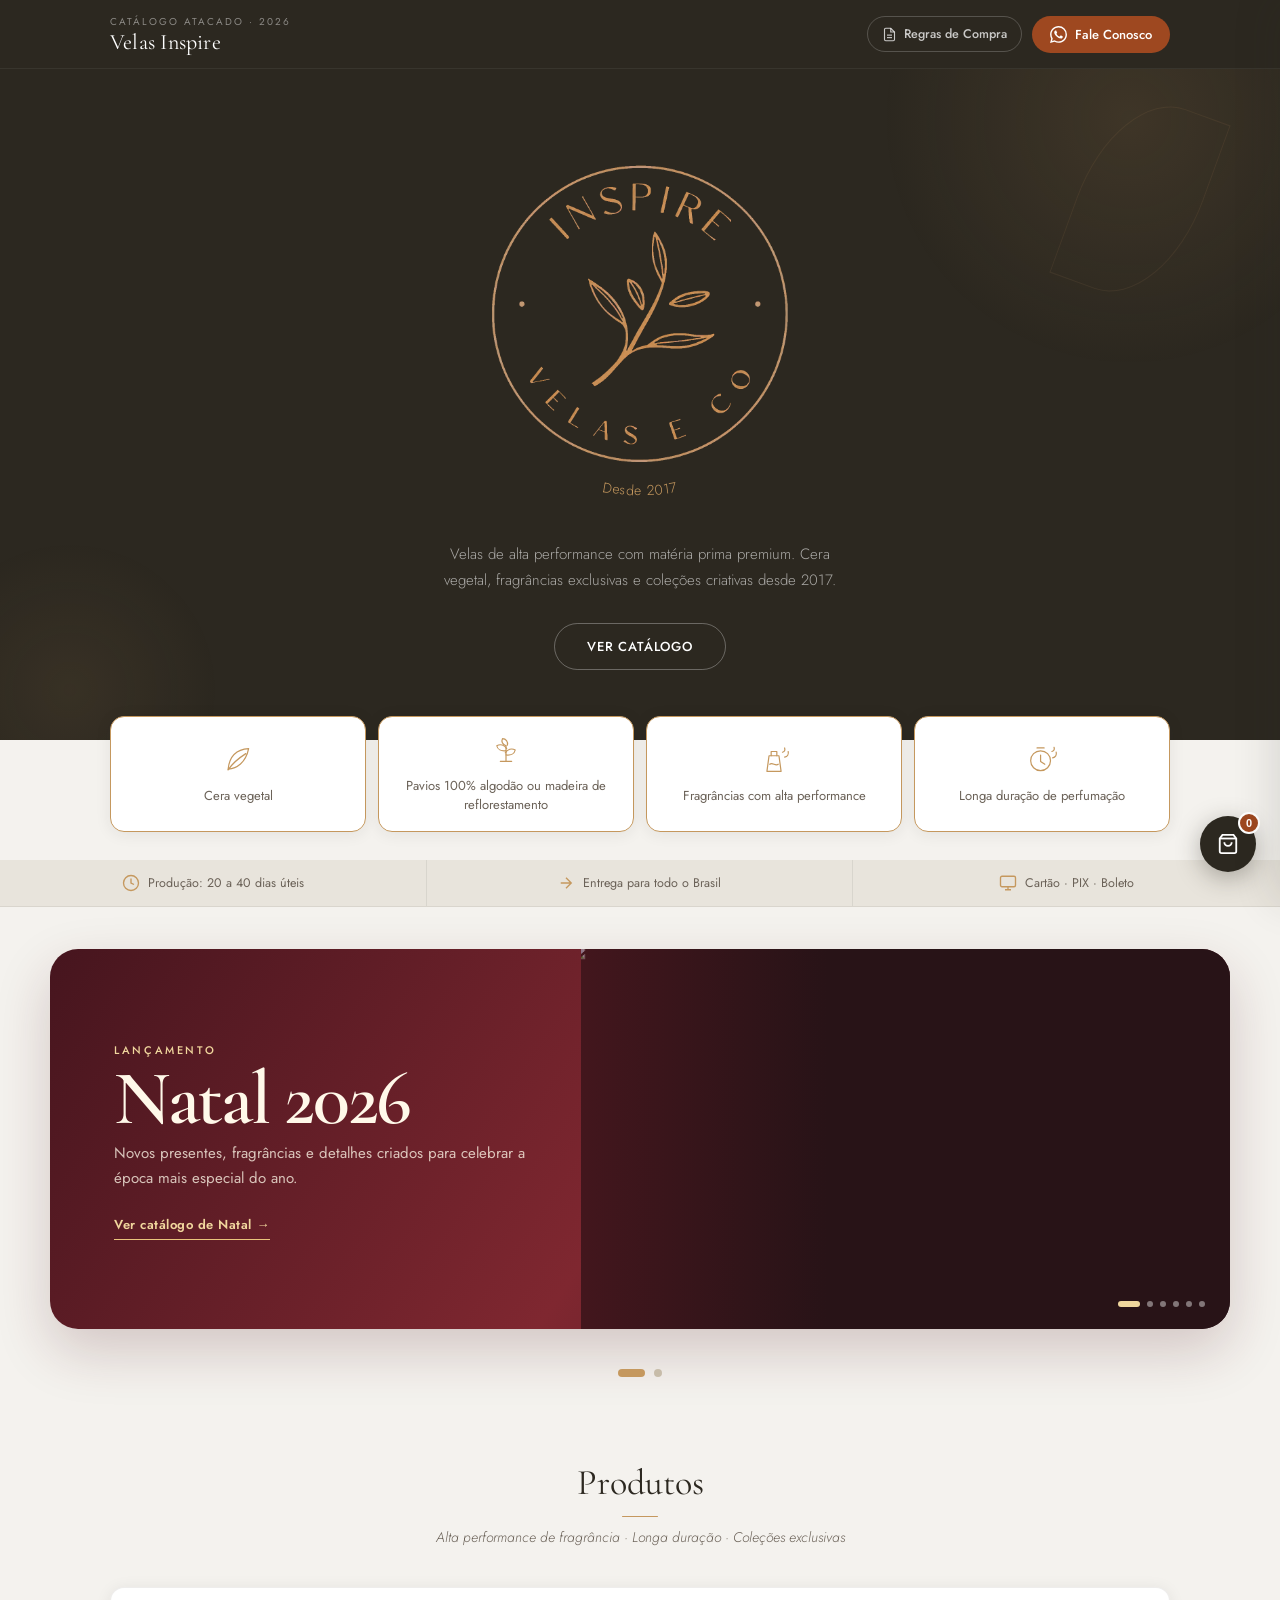
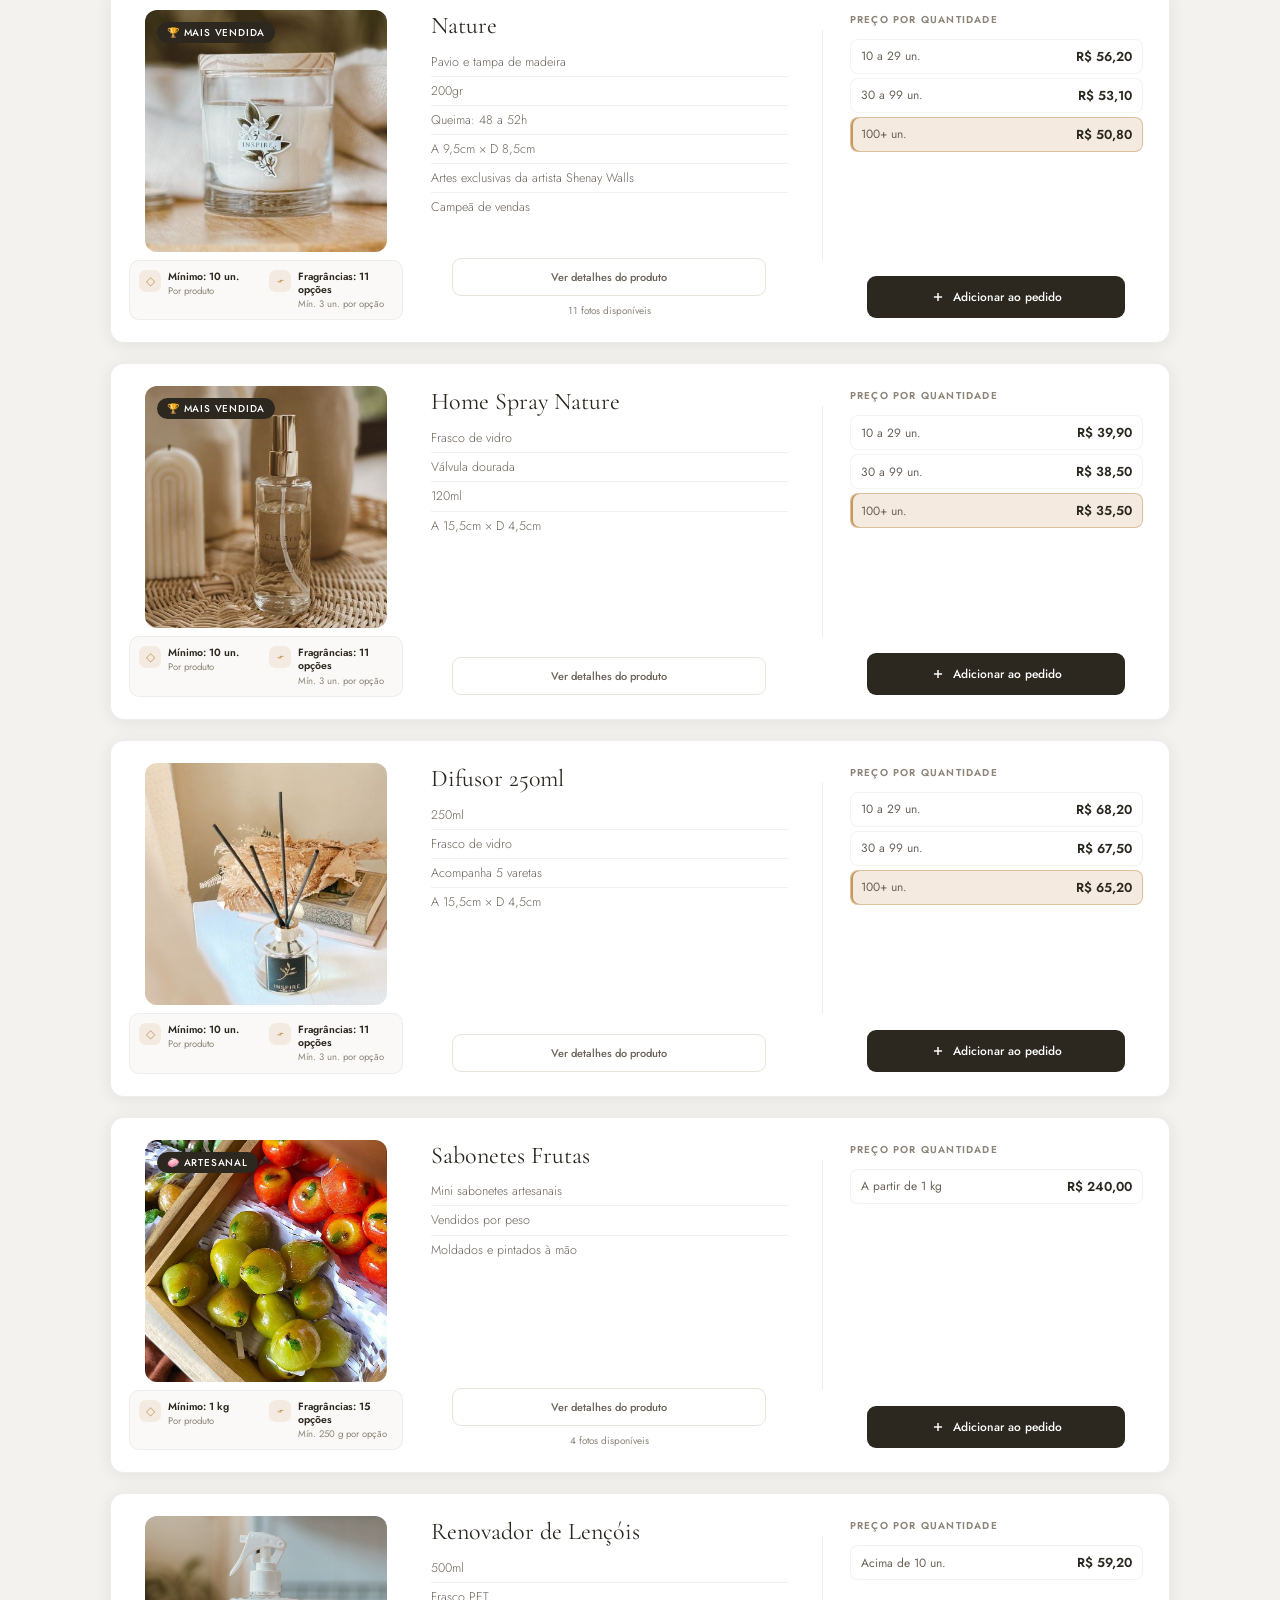
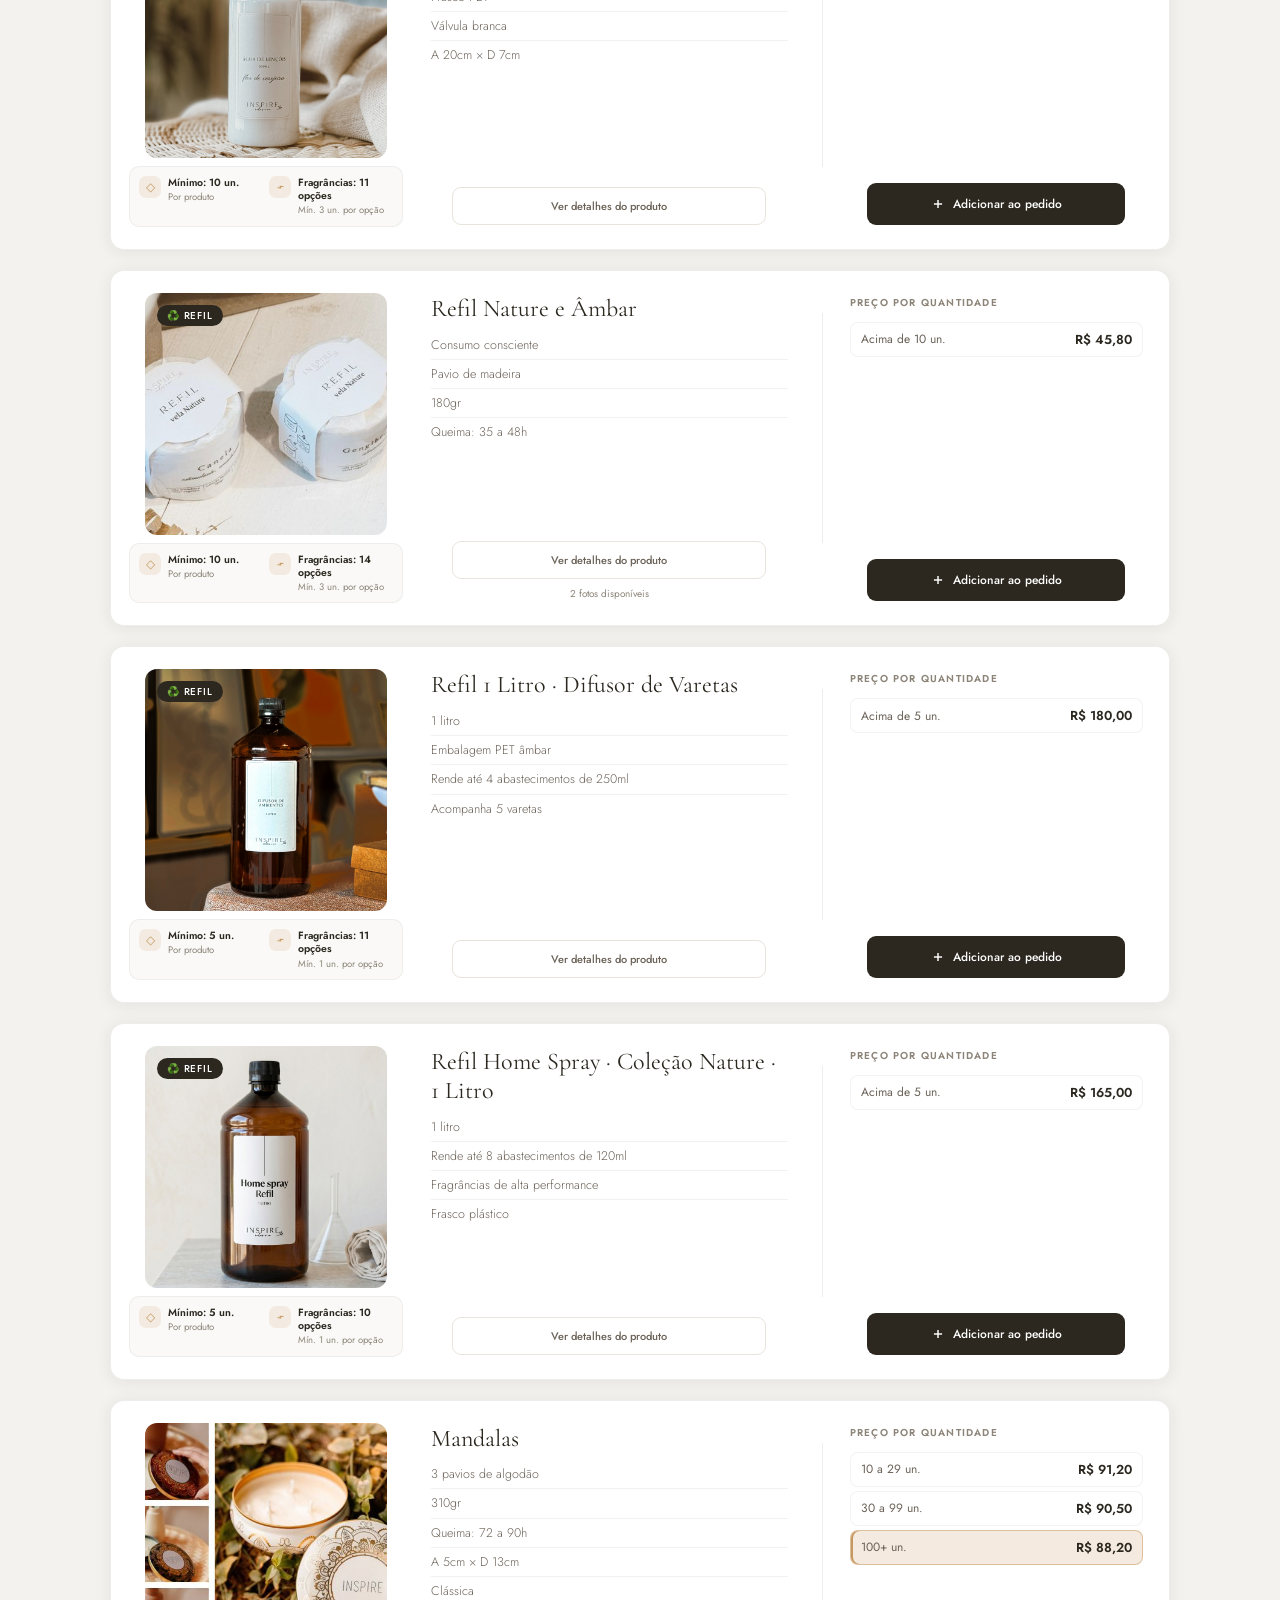
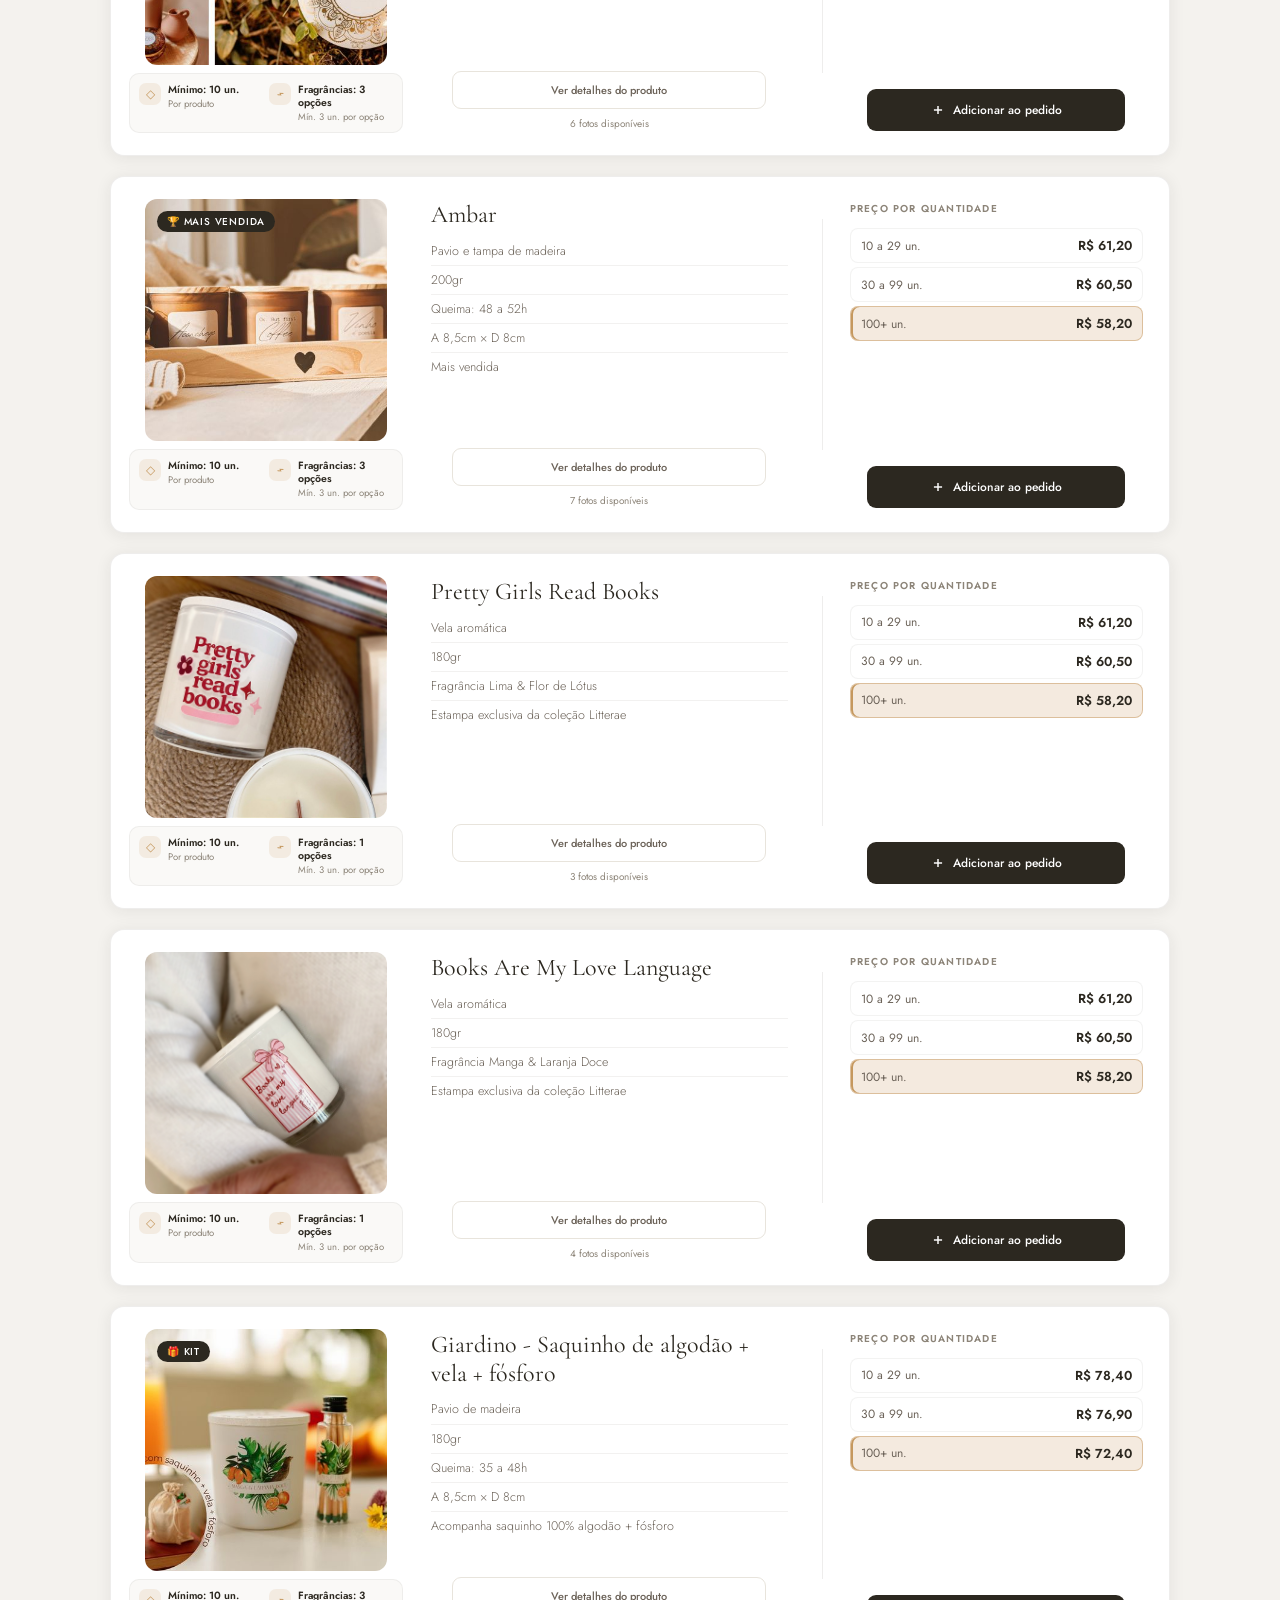
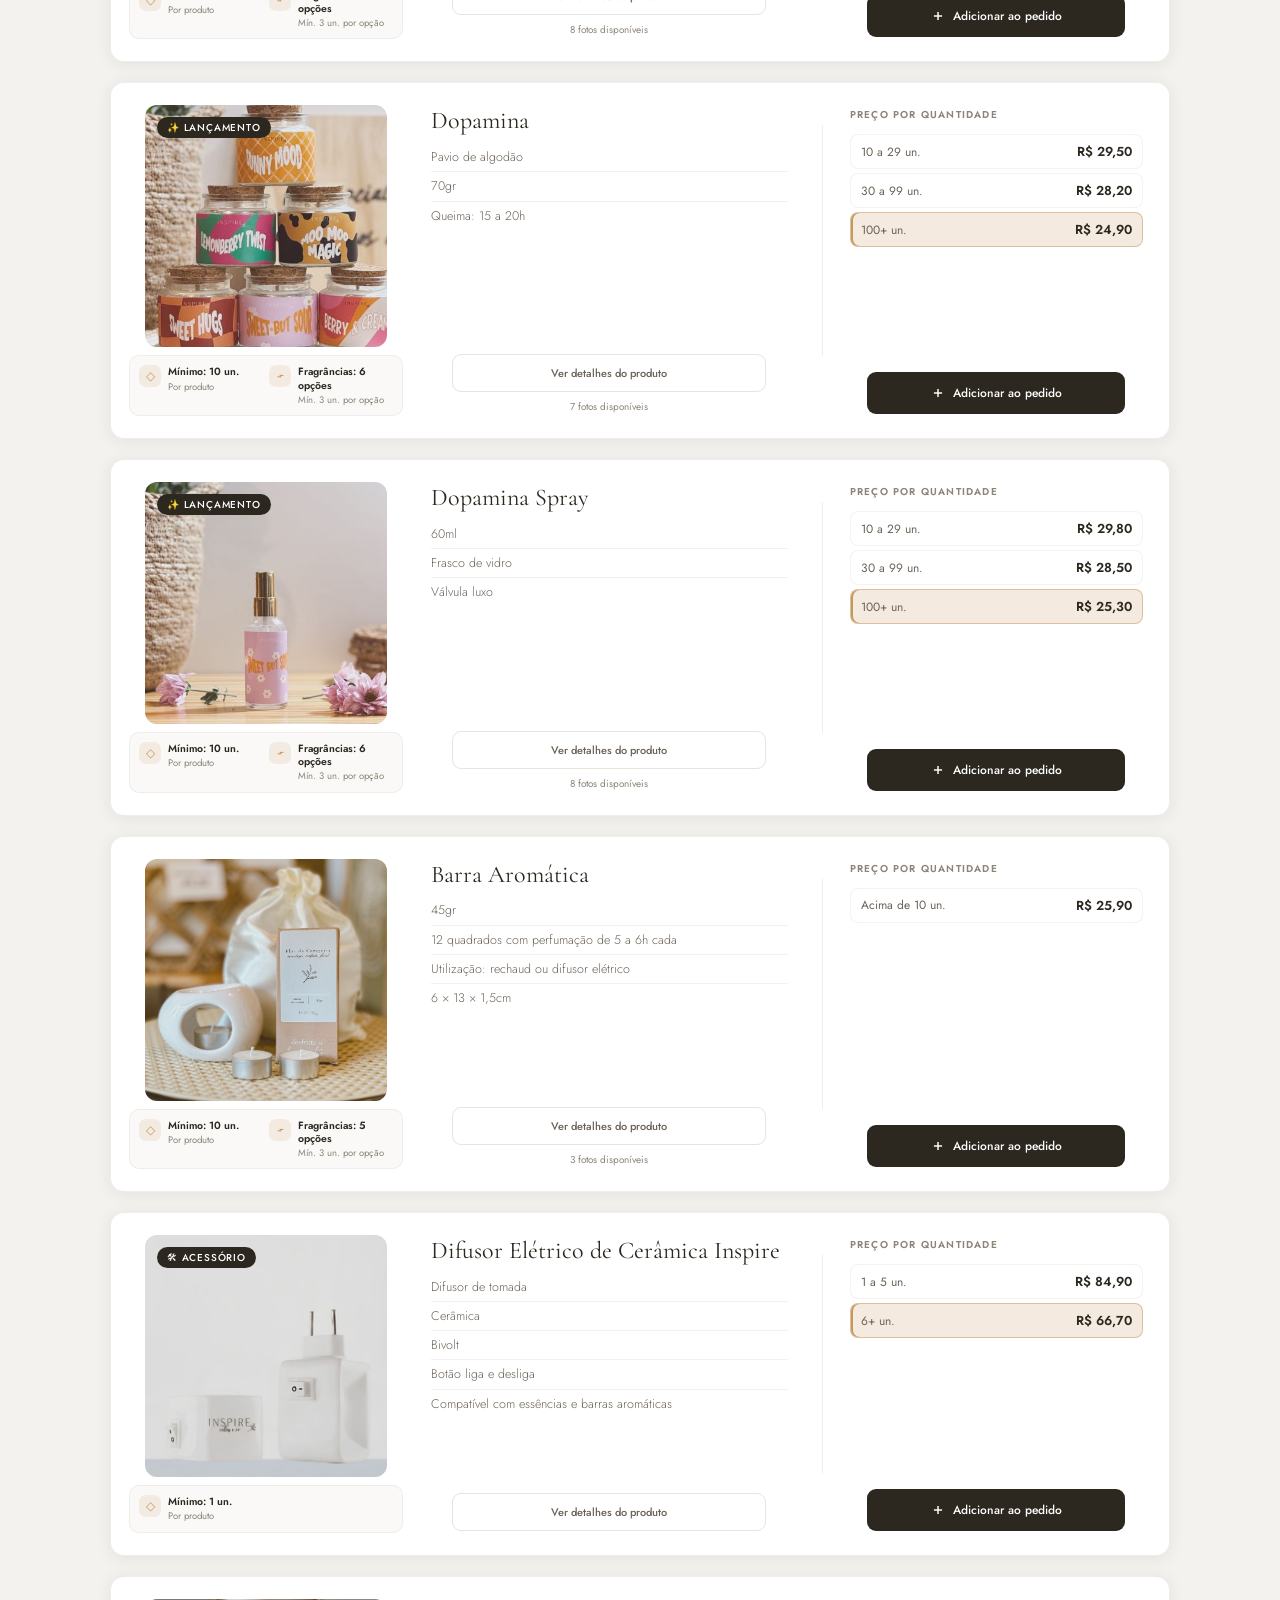
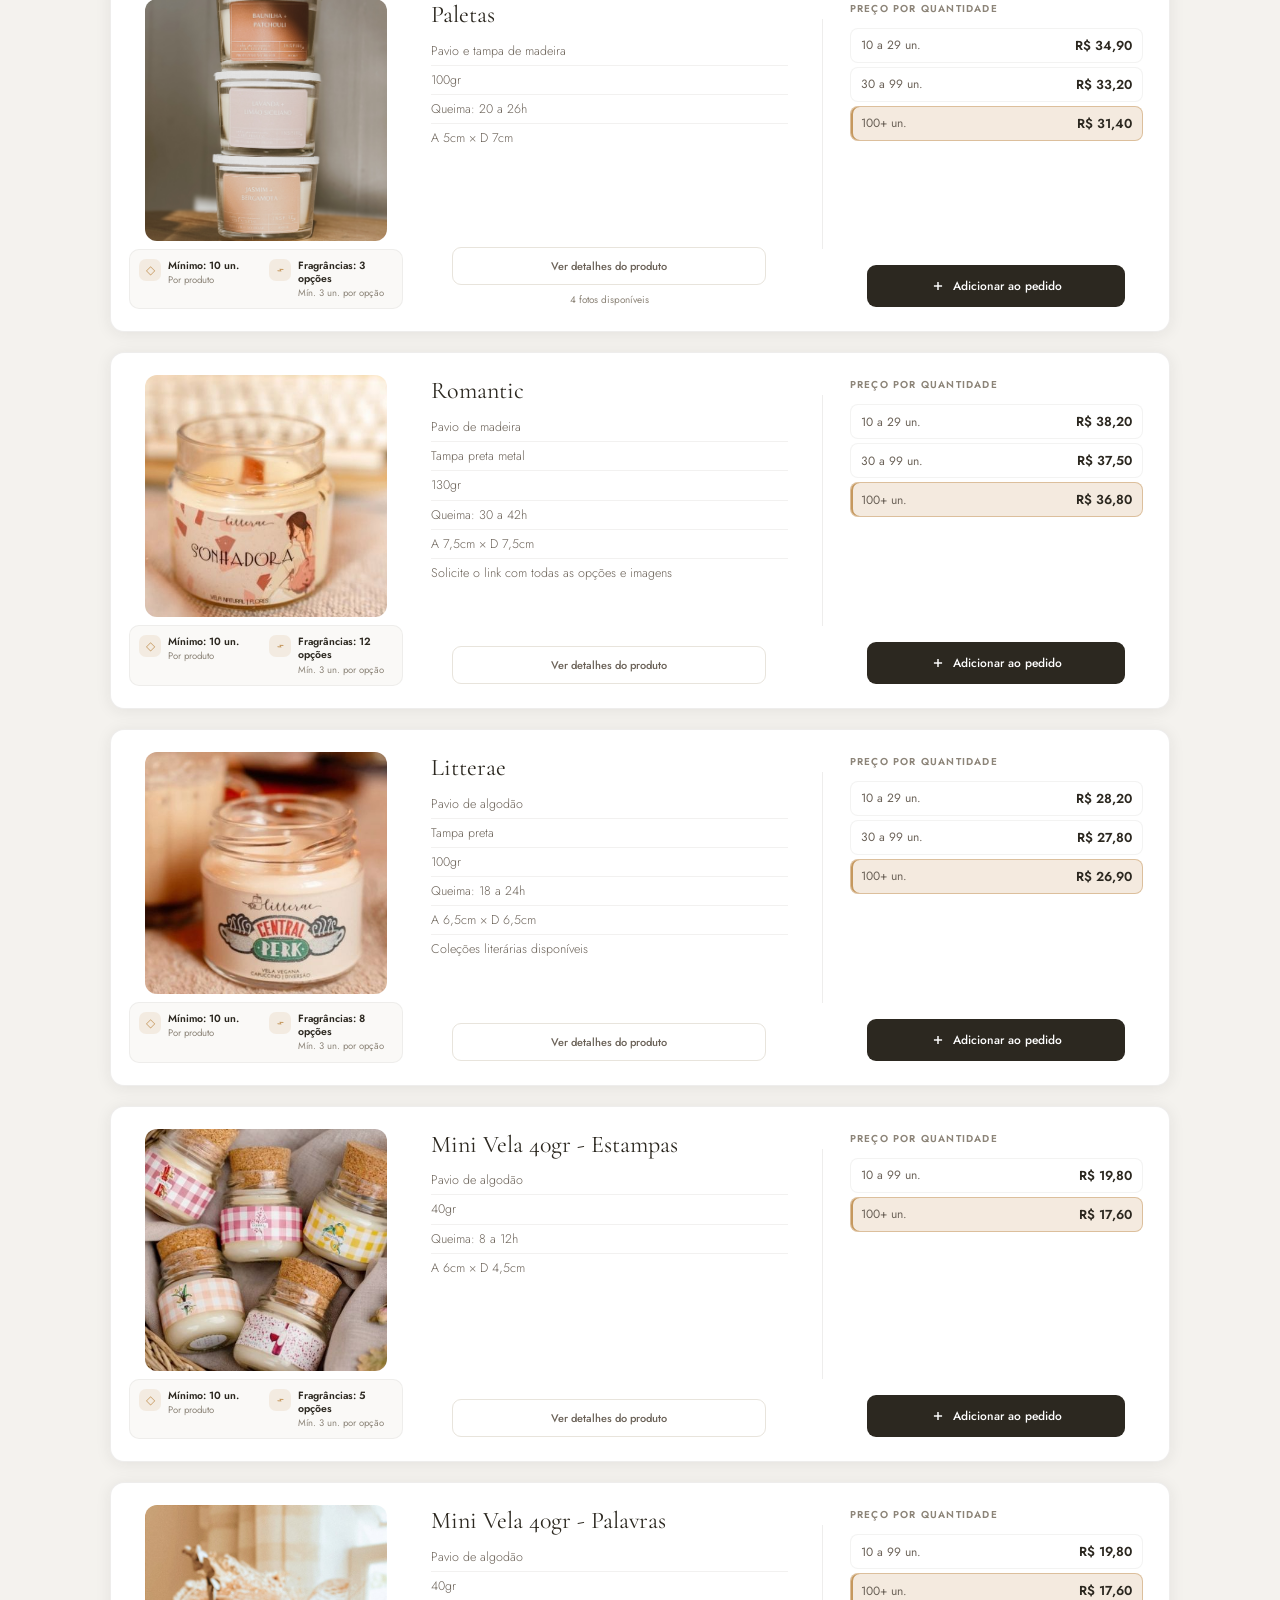
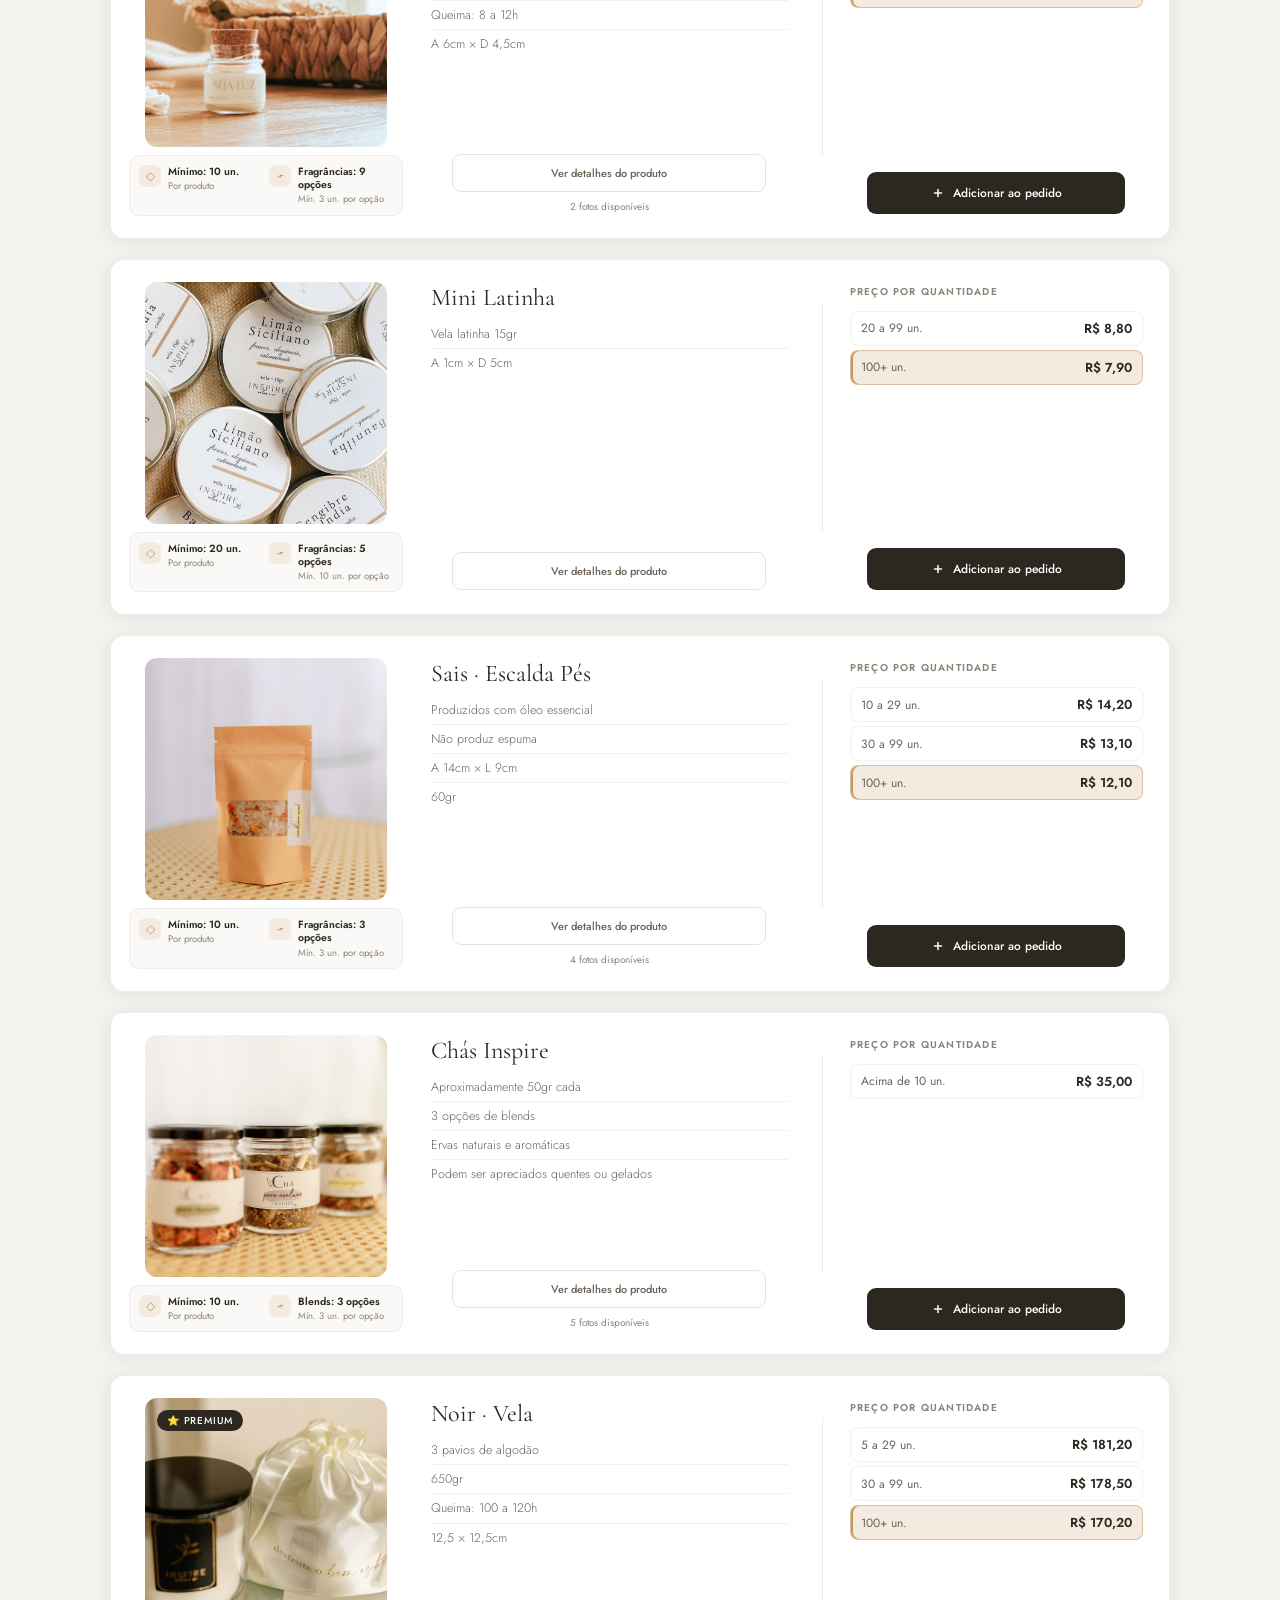
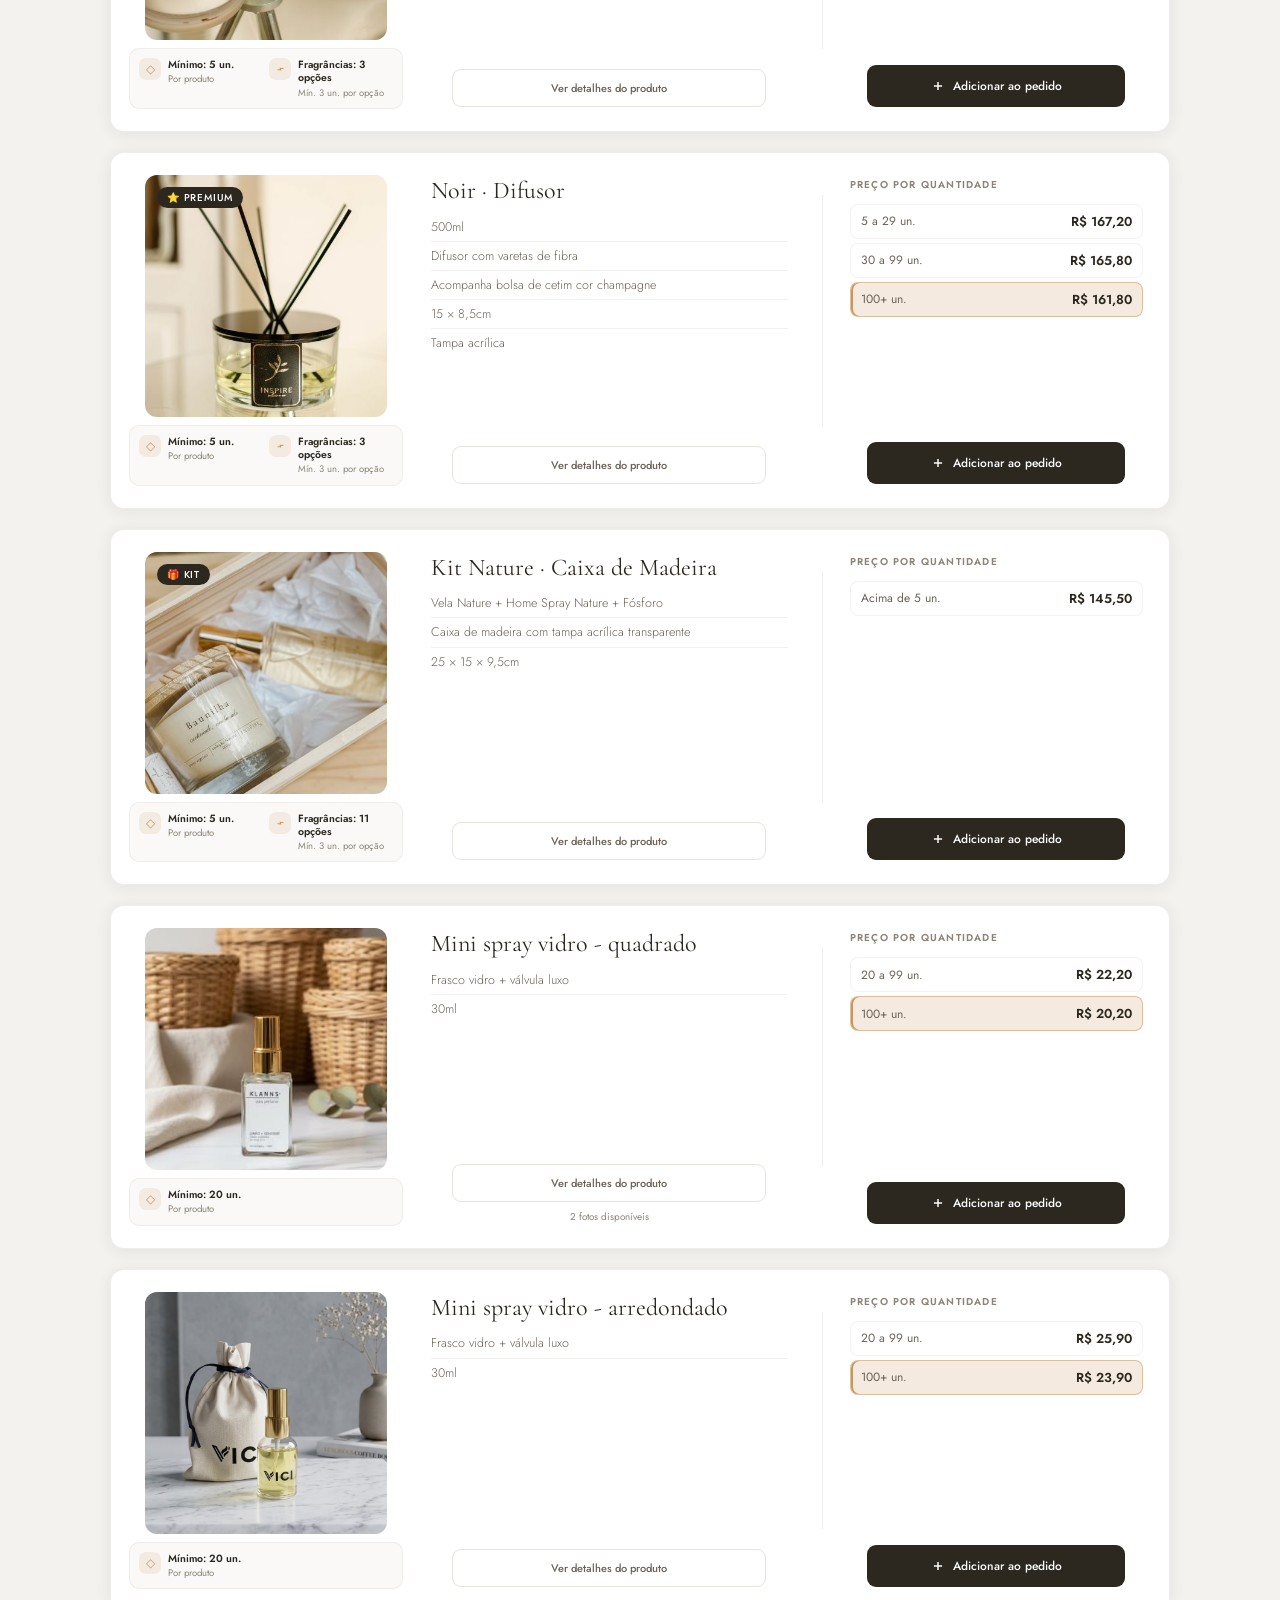
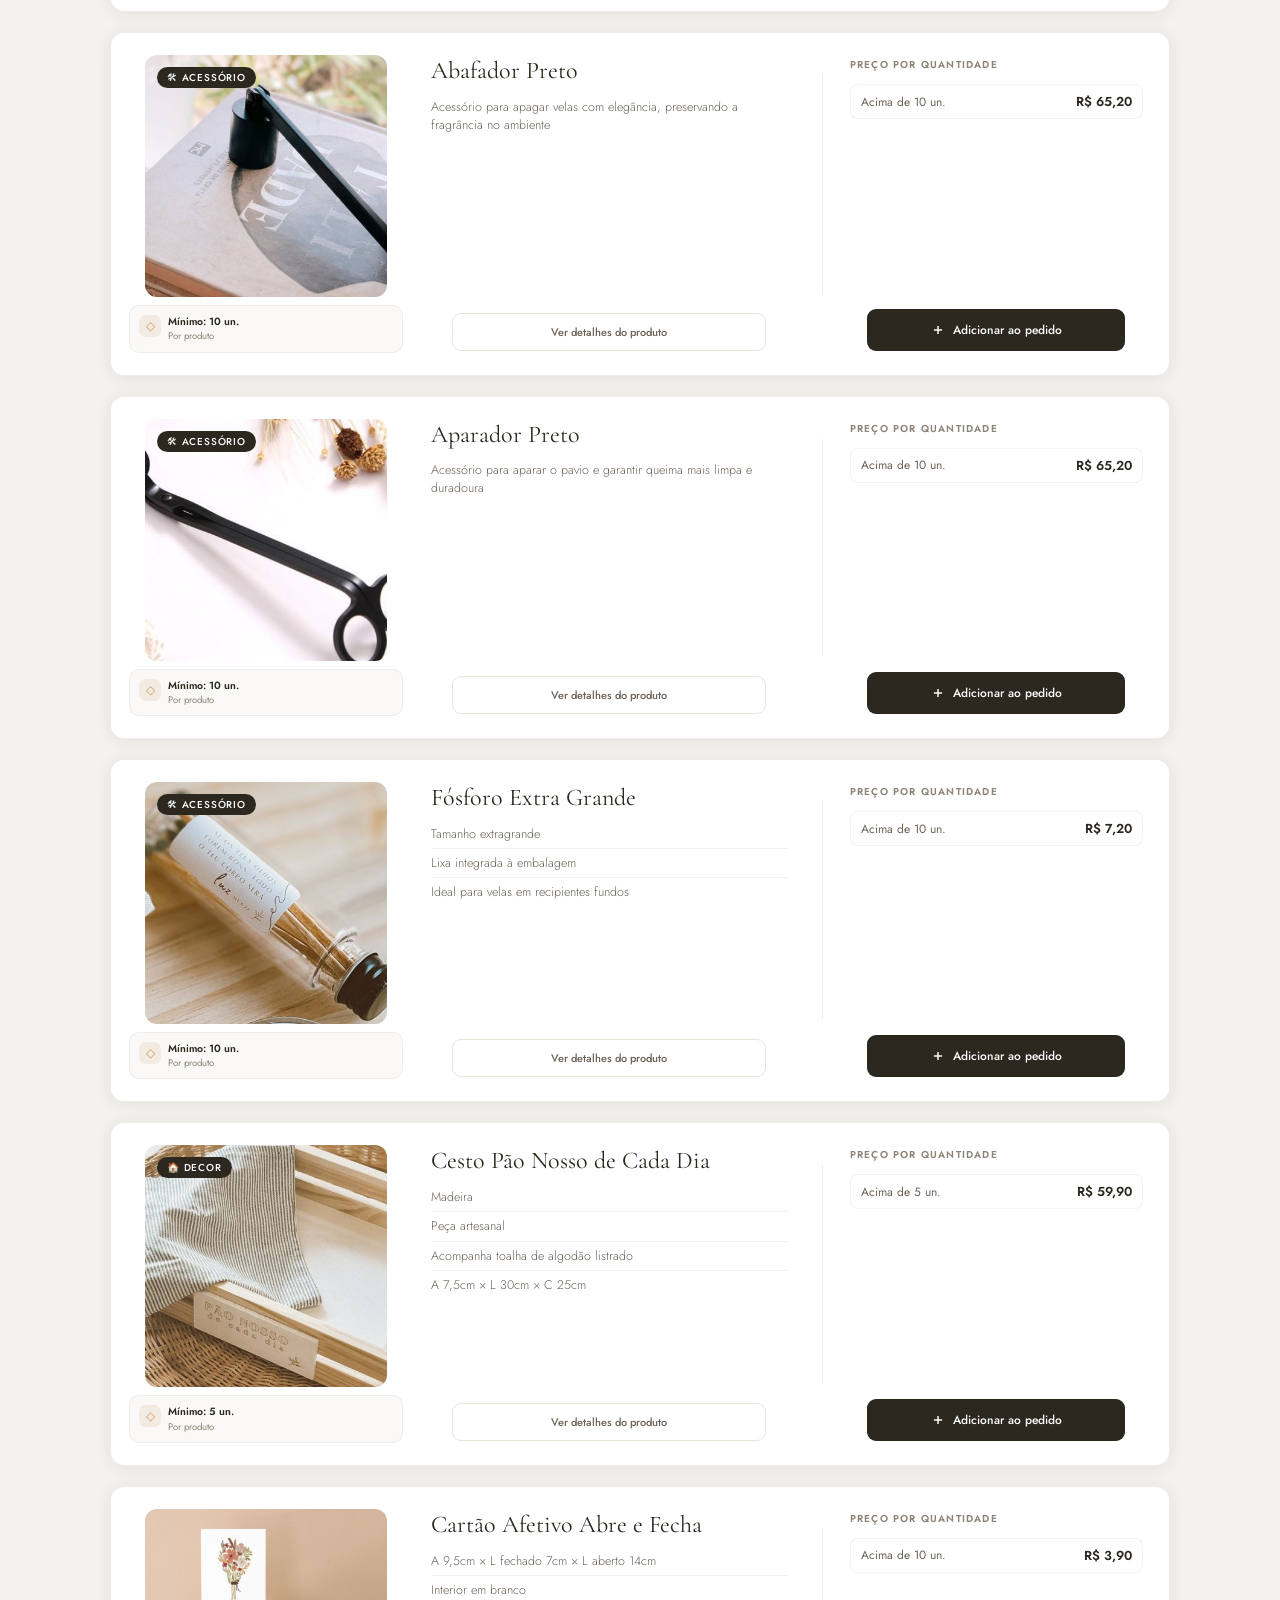
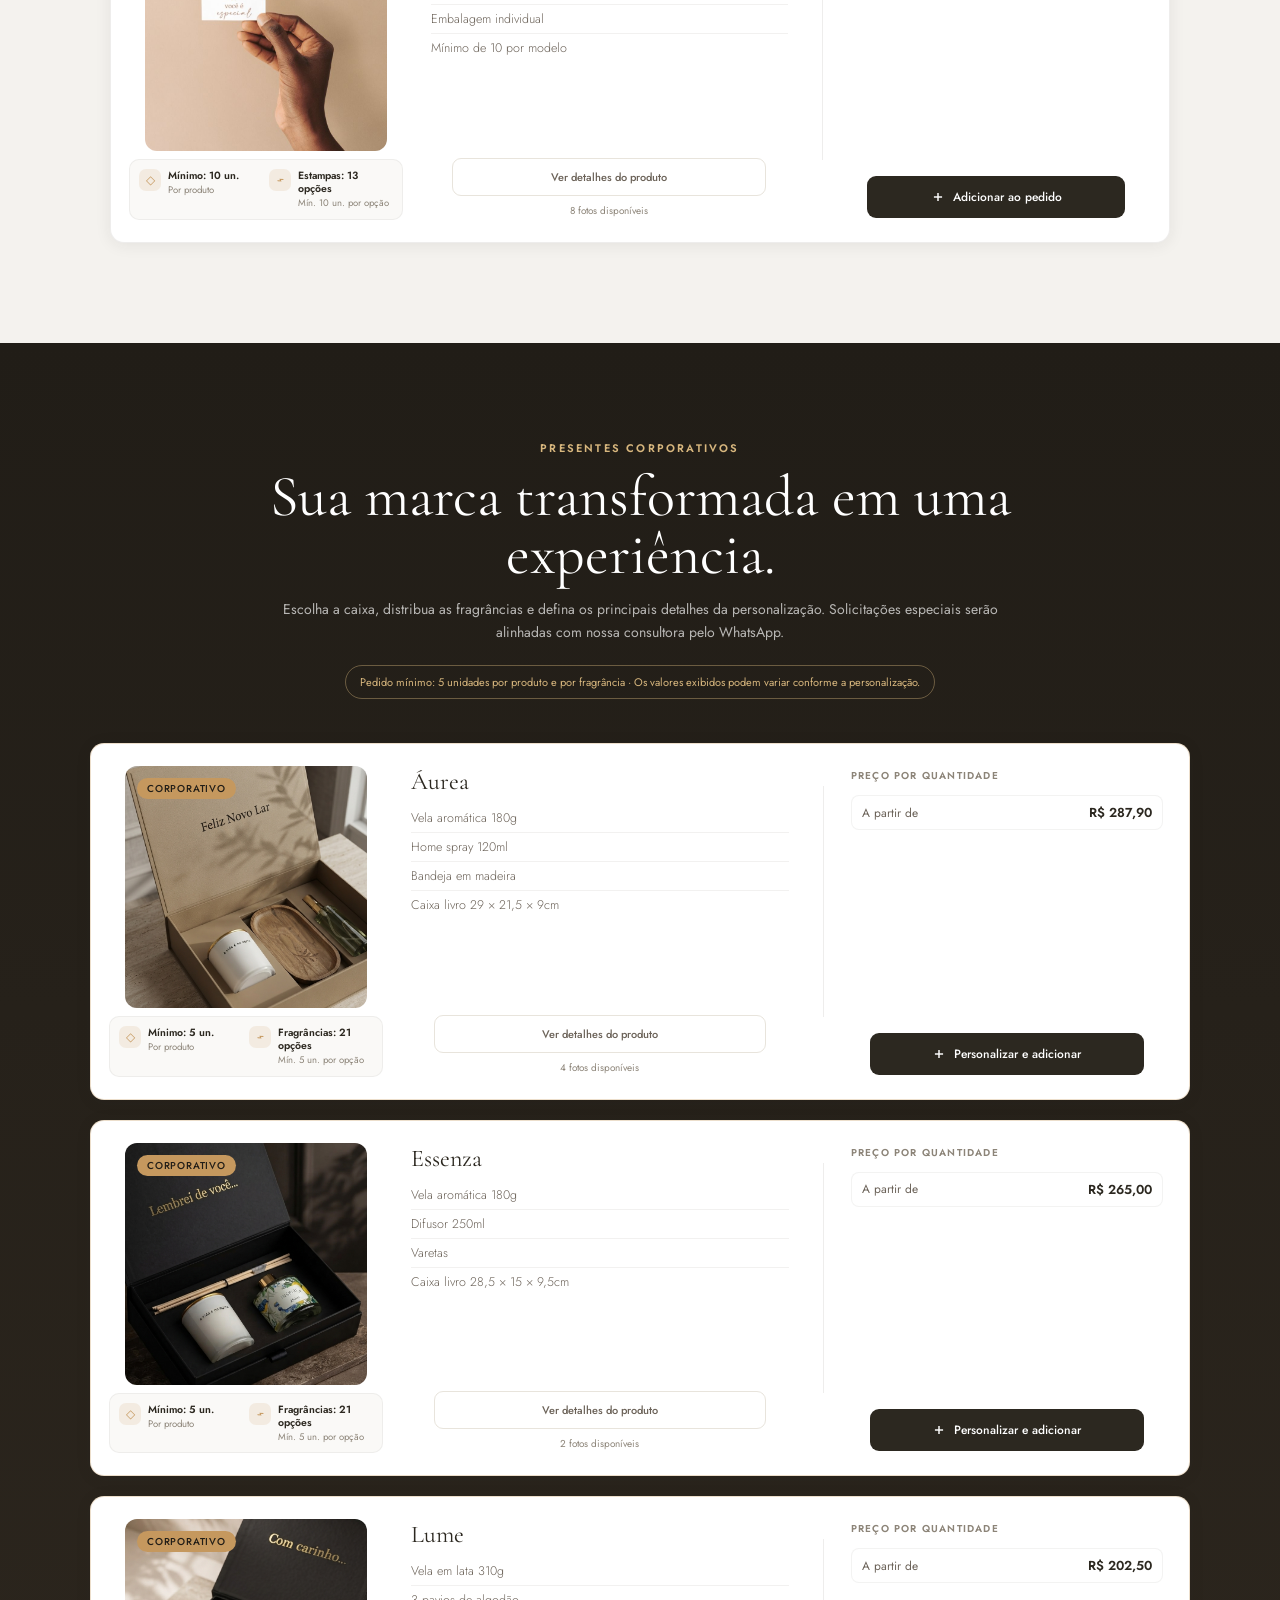
==== commit 70ee95bf: "ajuste foto presente corporativo" ====
--- a/index.html
+++ b/index.html
@@ -156,7 +156,7 @@
       <span>Presentes corporativos</span>
       <h2>Sua marca transformada em uma experiência.</h2>
       <p>Escolha a caixa, distribua as fragrâncias e defina os principais detalhes da personalização. Solicitações especiais serão alinhadas com nossa consultora pelo WhatsApp.</p>
-      <div class="corporate-section__rules">Mínimo de 5 unidades por produto e 5 unidades por fragrância · Valores a partir de</div>
+      <div class="corporate-section__rules">Pedido mínimo: 5 unidades por produto e por fragrância · Os valores exibidos podem variar conforme a personalização.</div>
     </div>
     <div class="products-grid corporate-products-grid" id="corporate-products-grid"></div>
   </section>
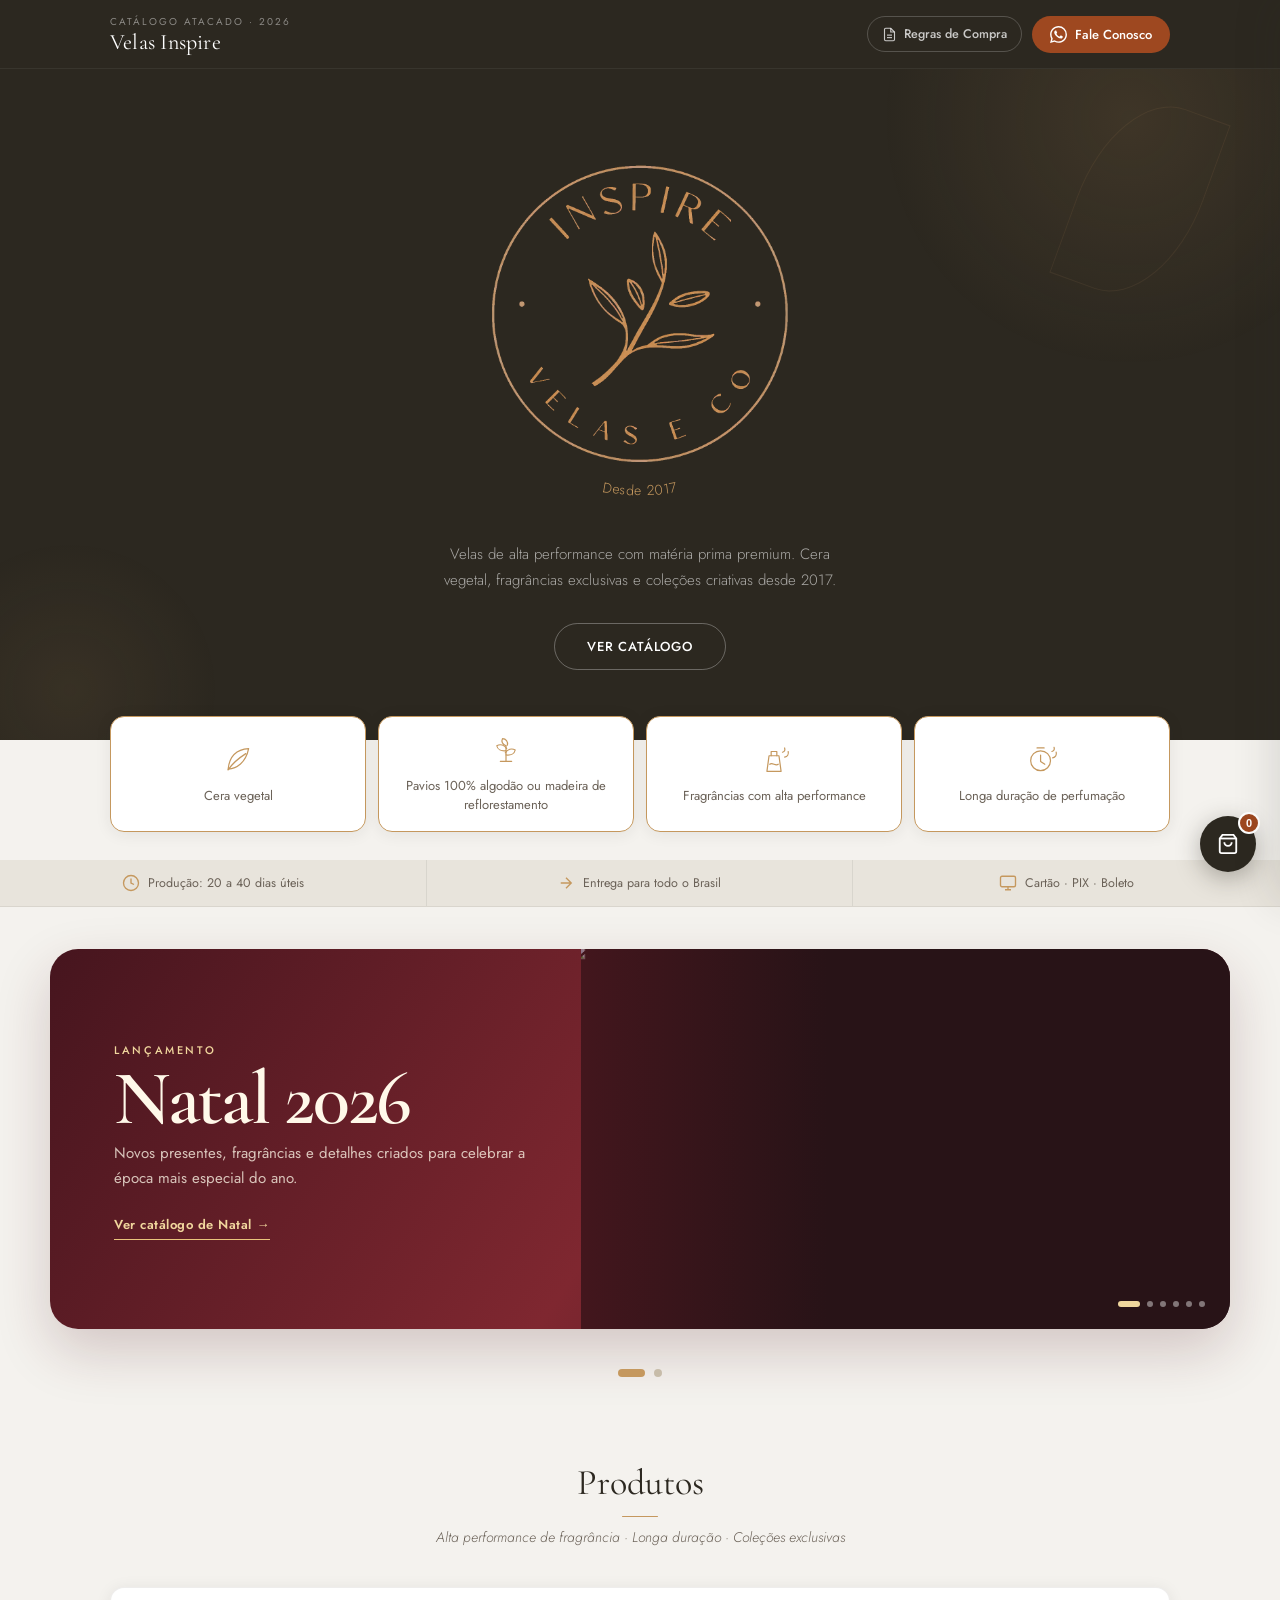
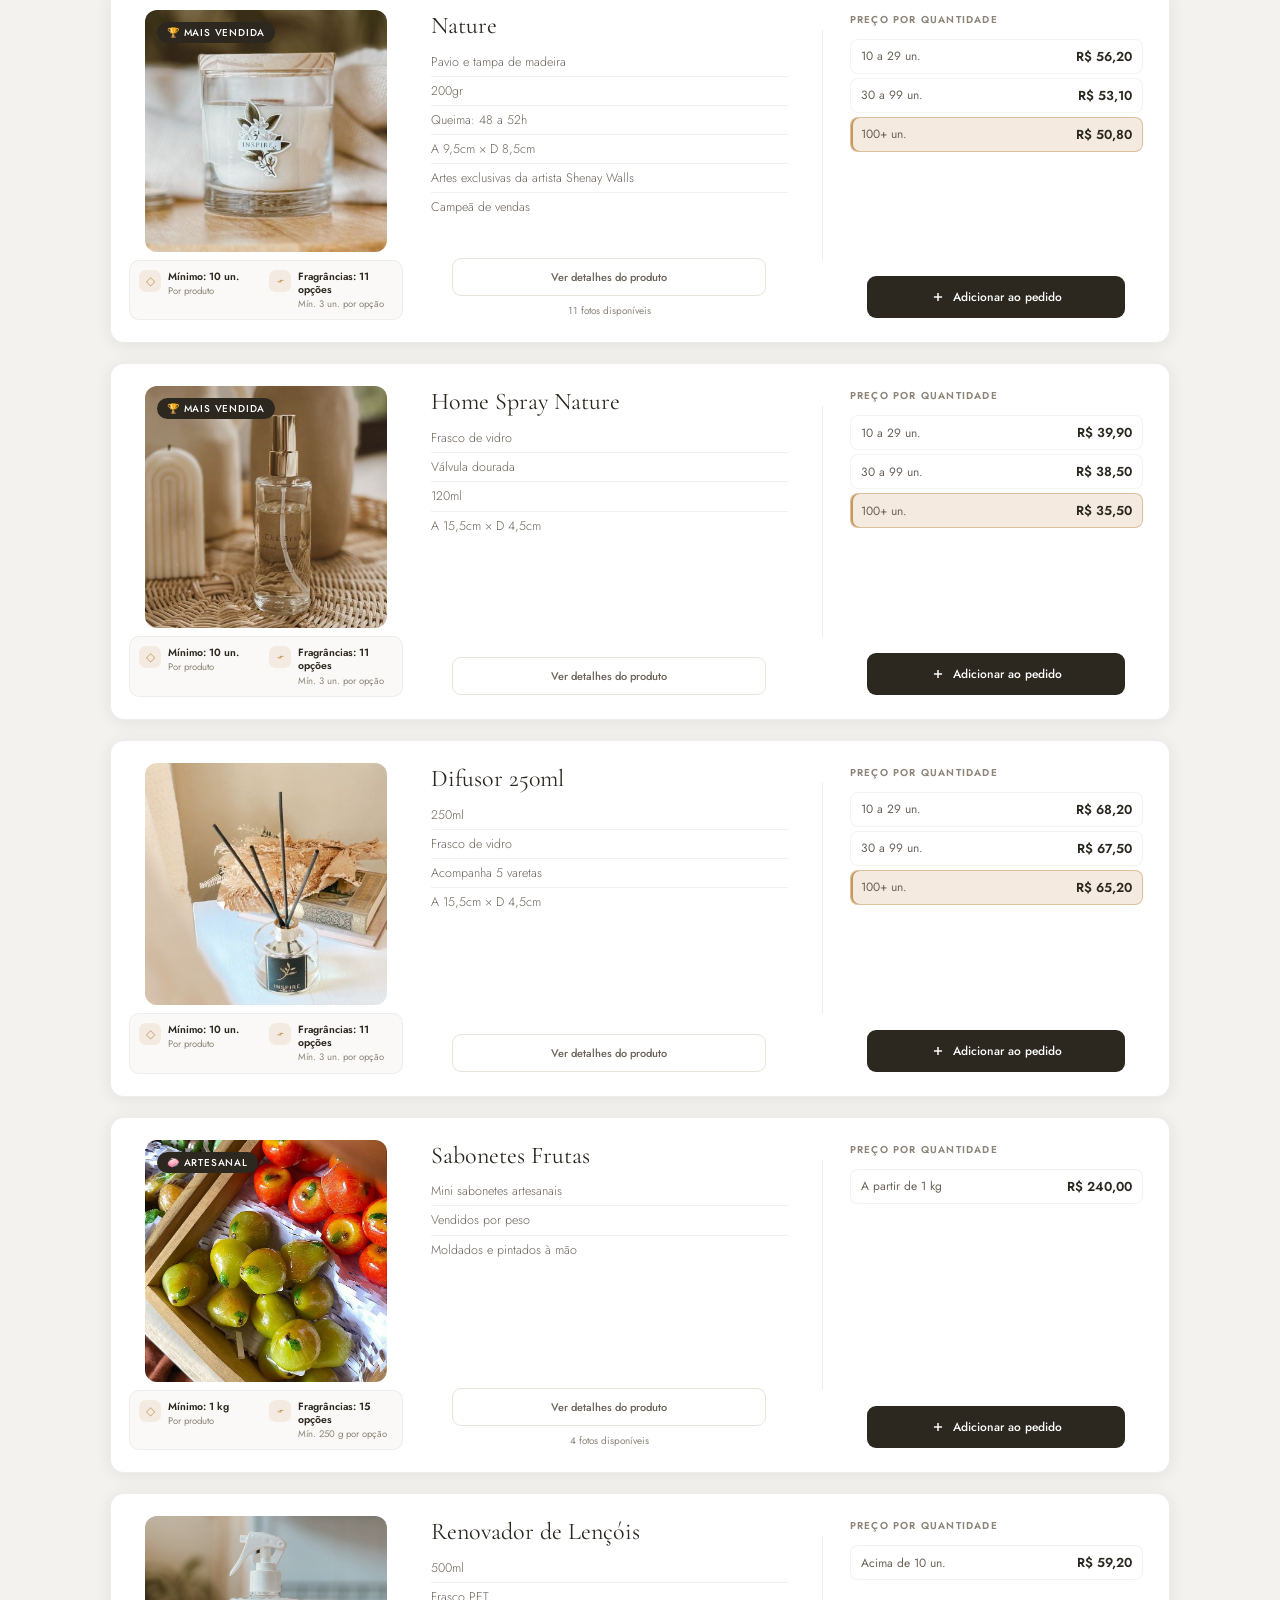
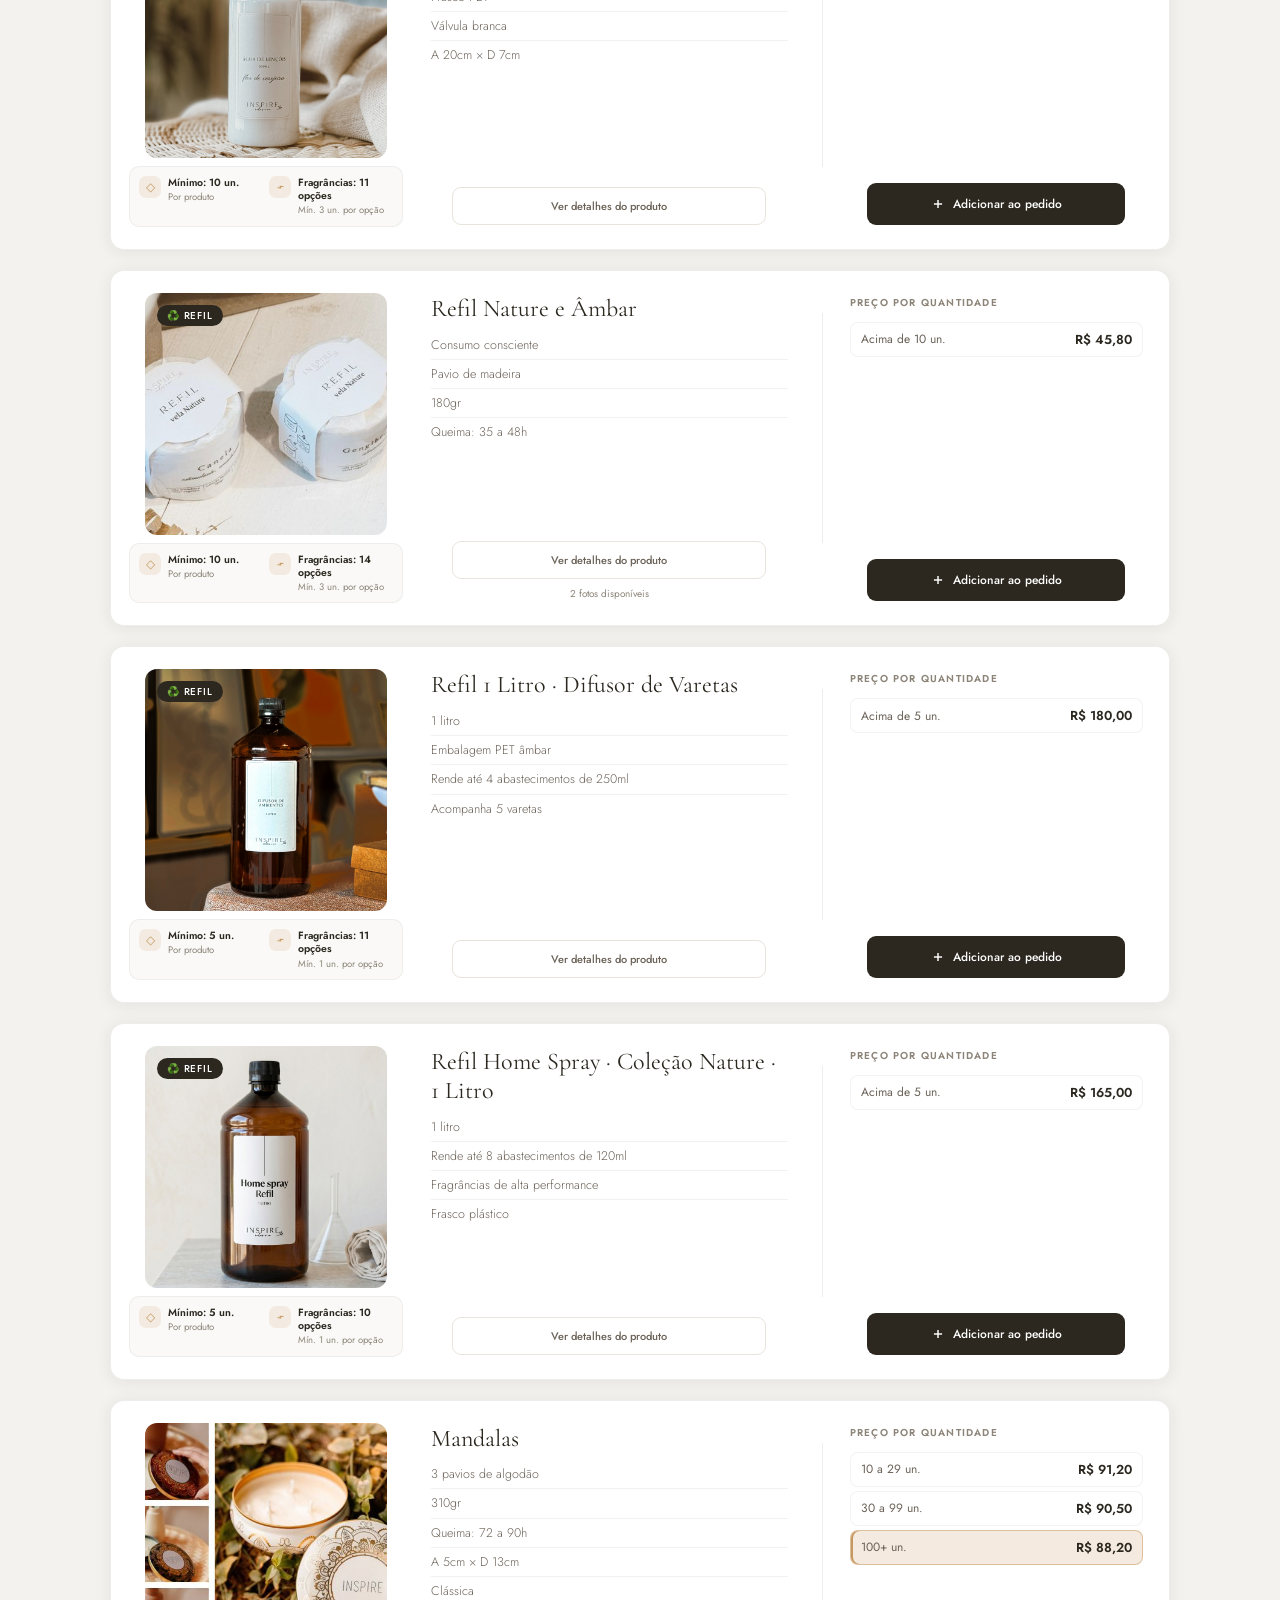
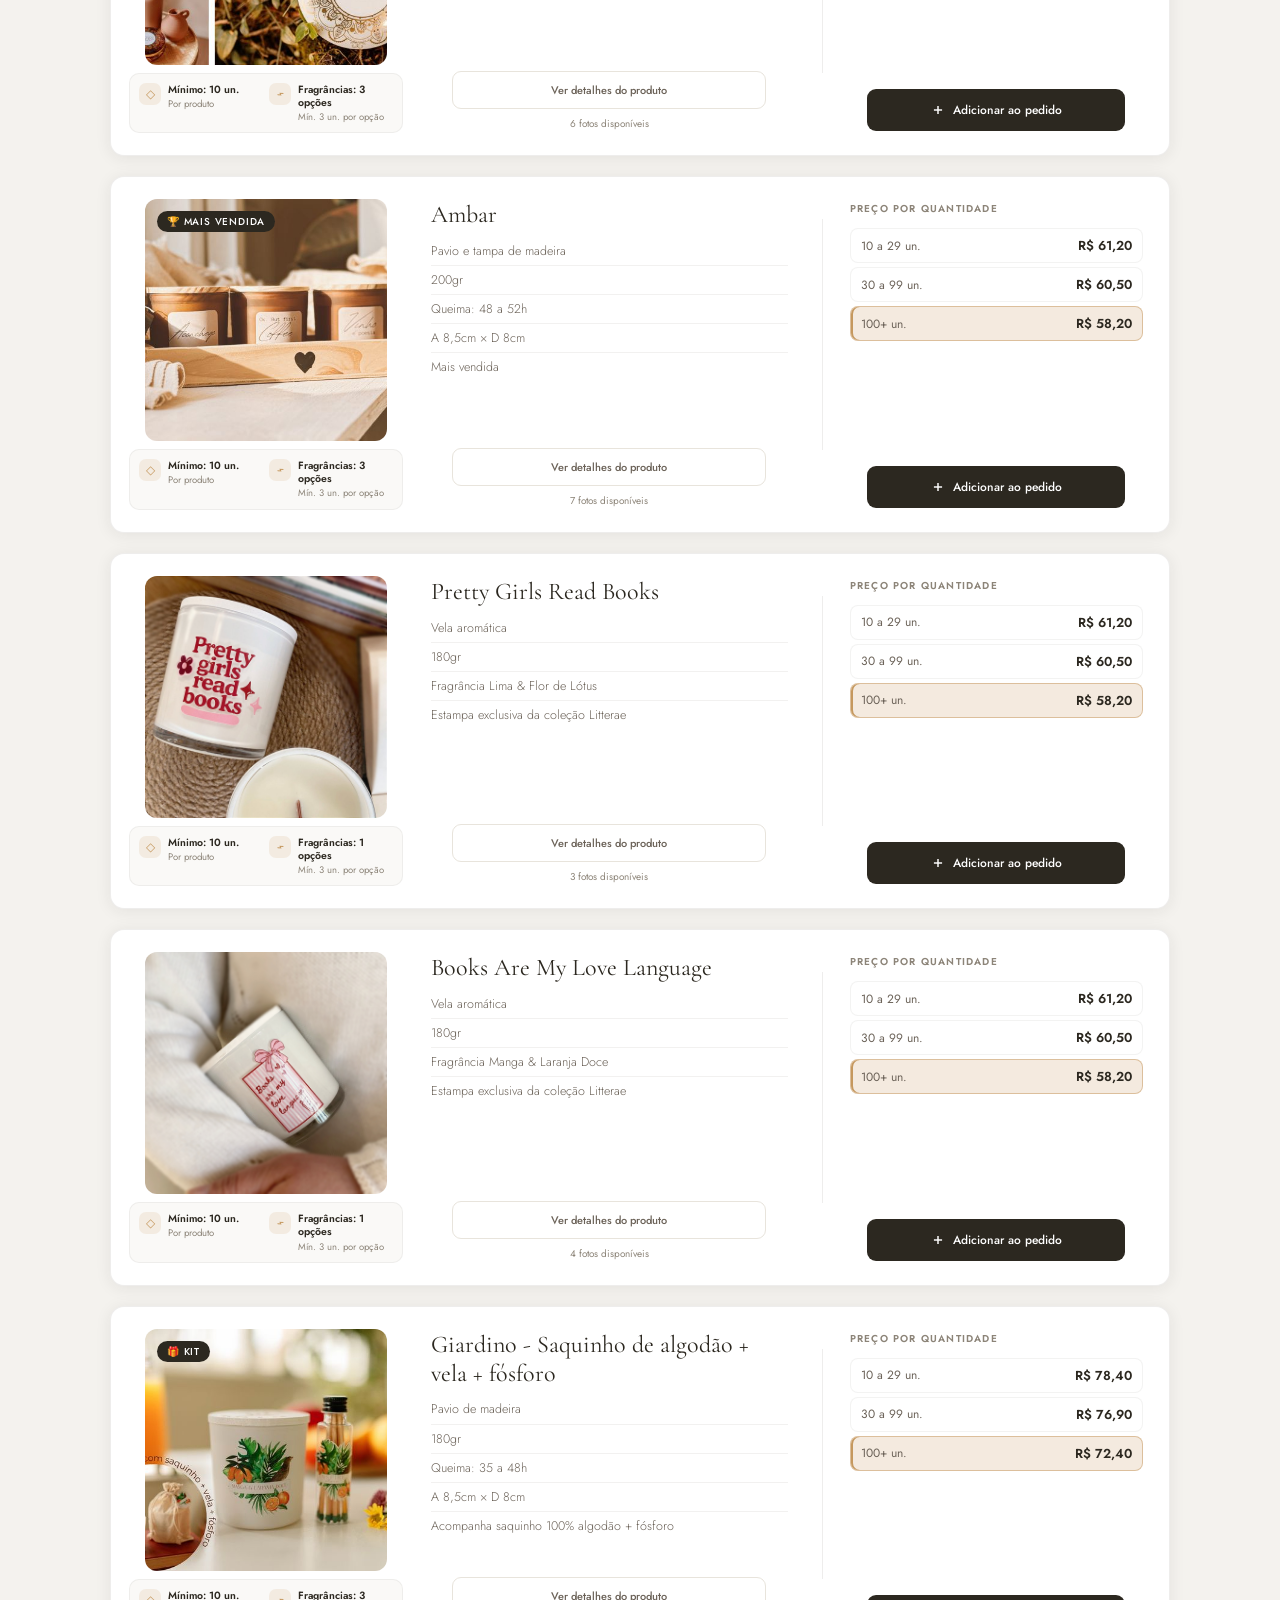
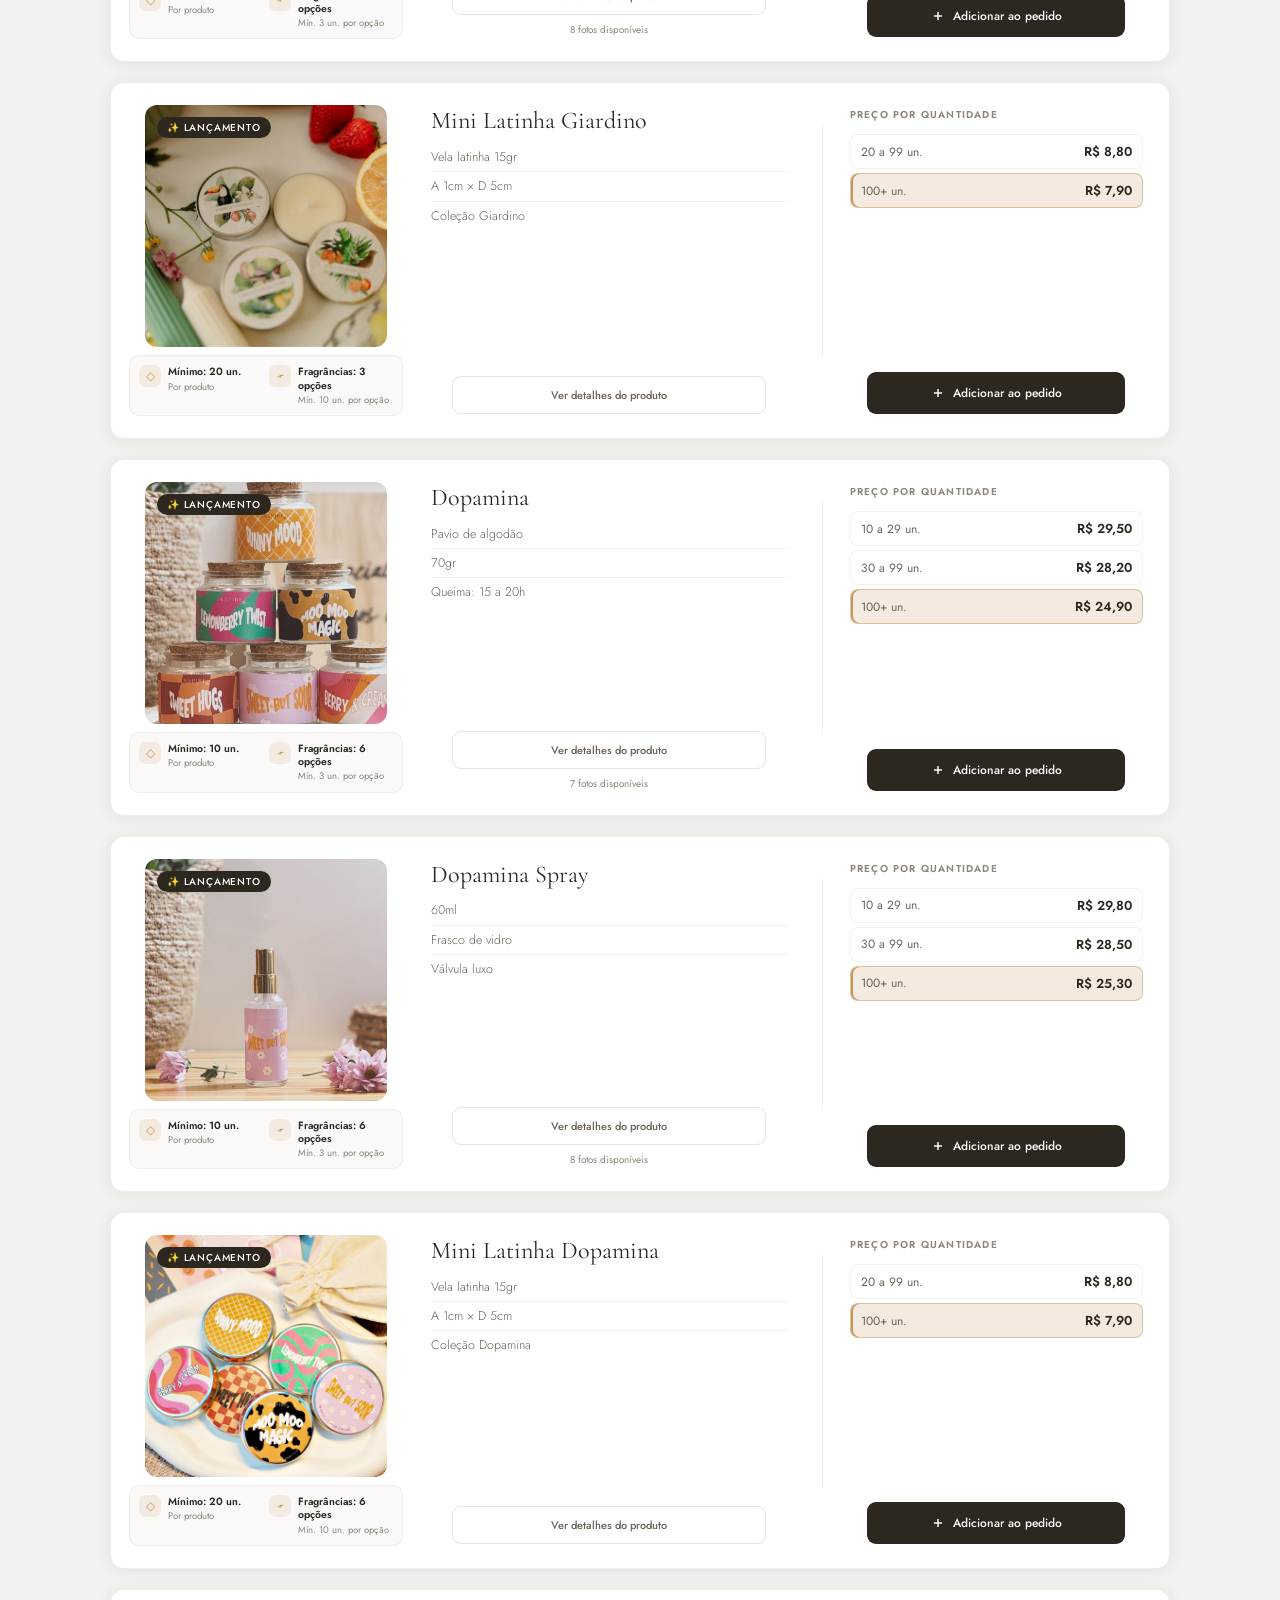
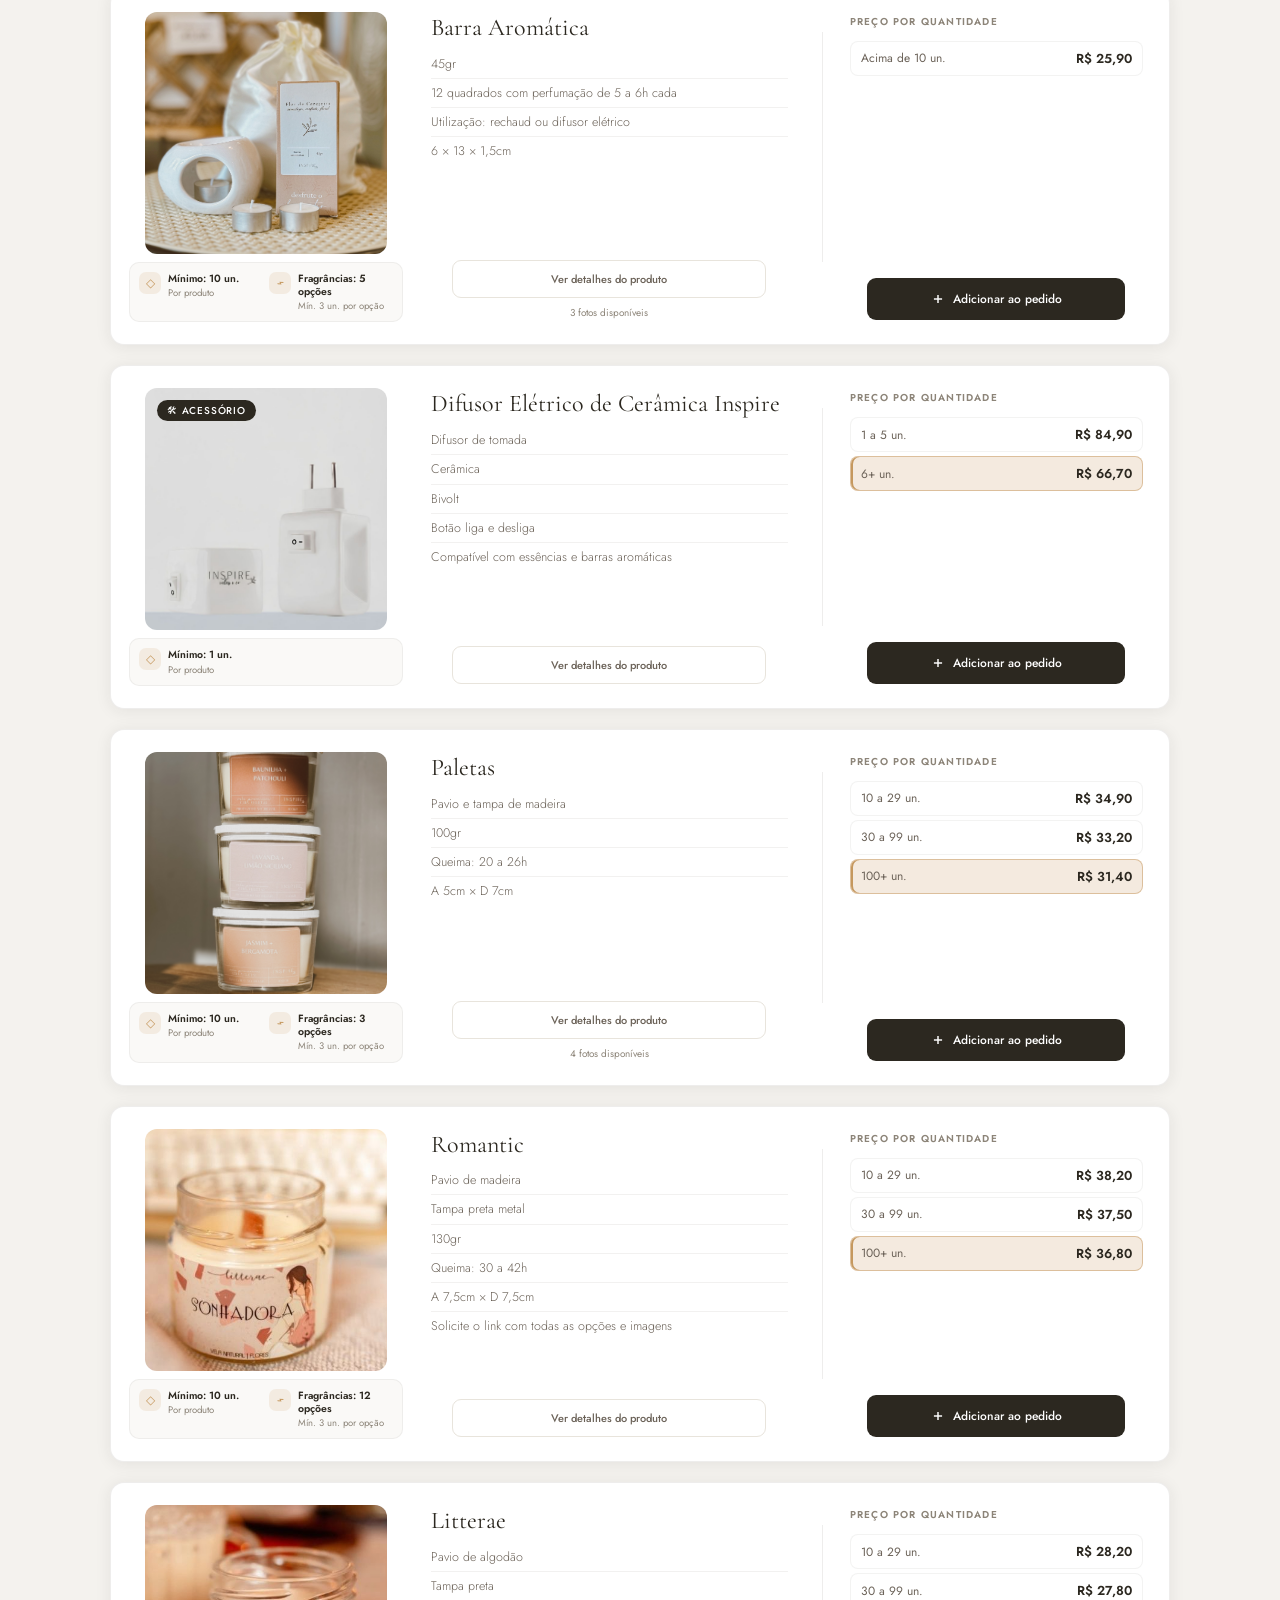
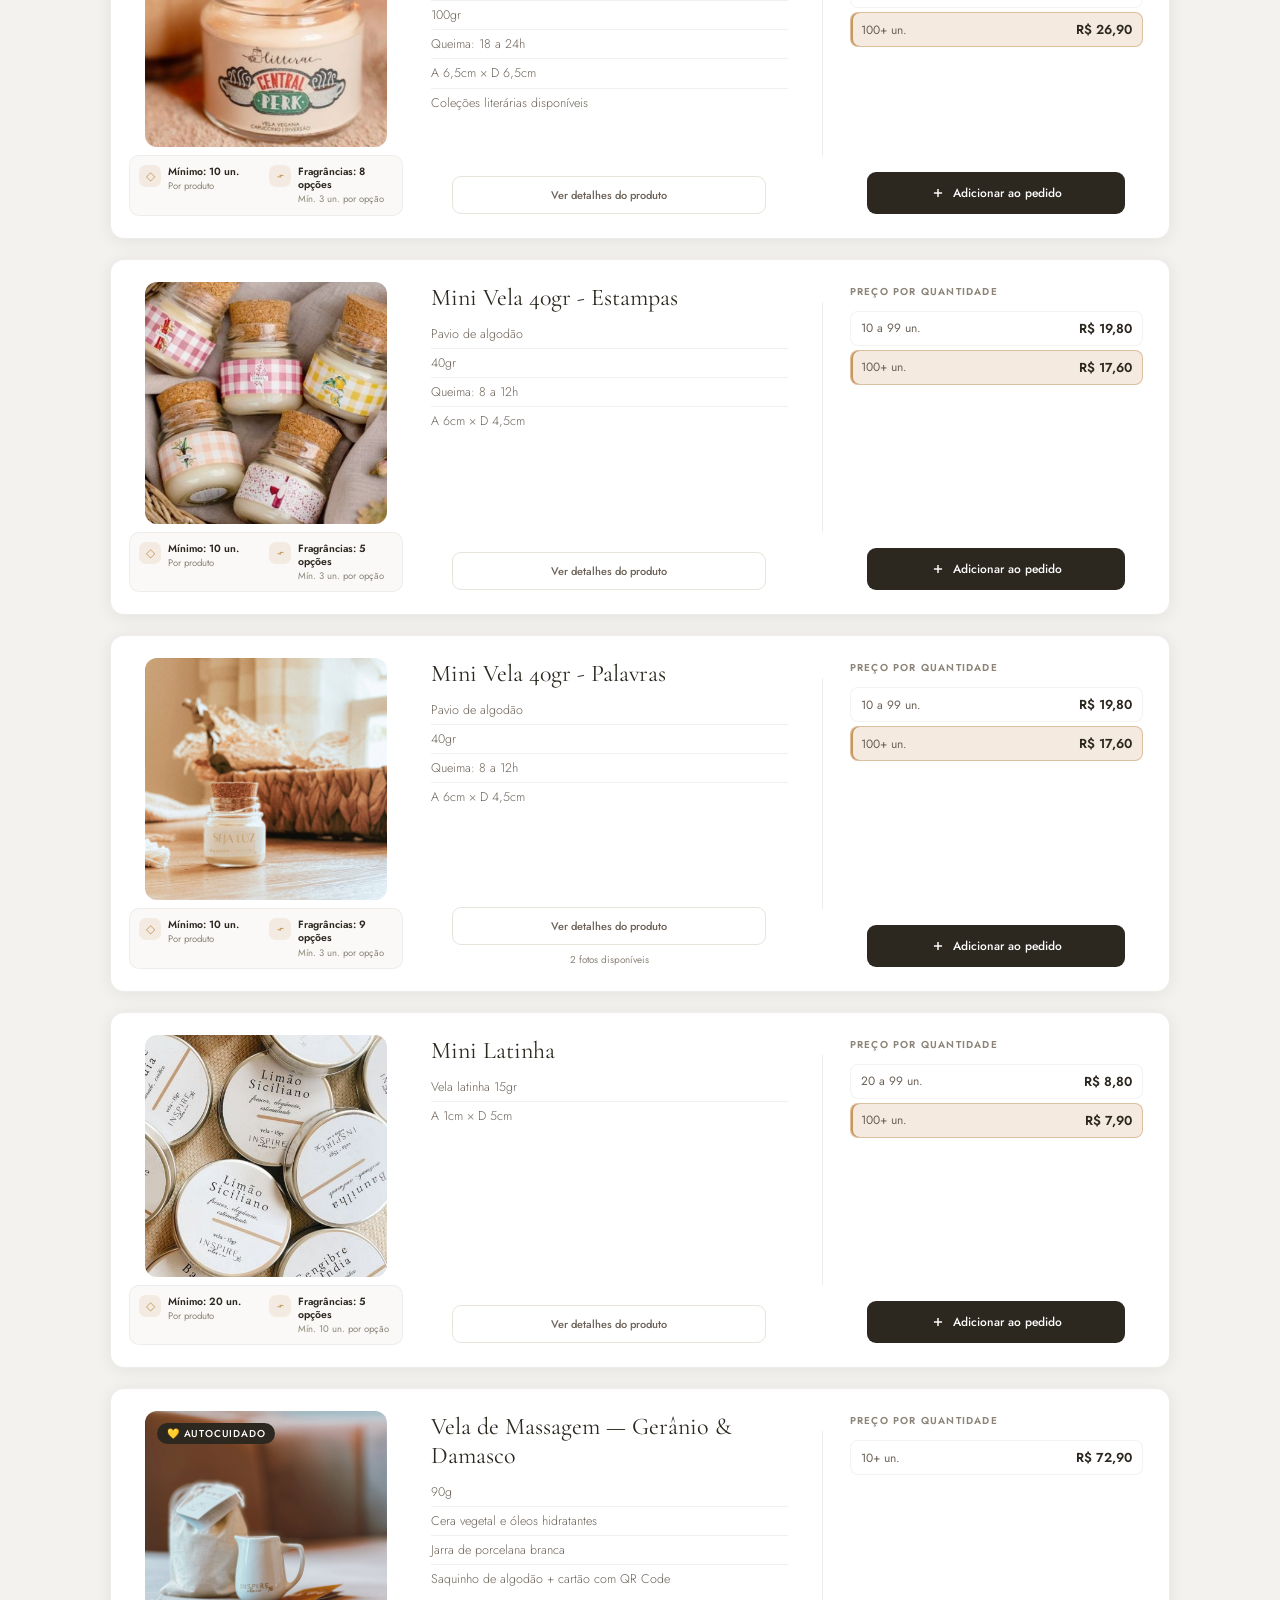
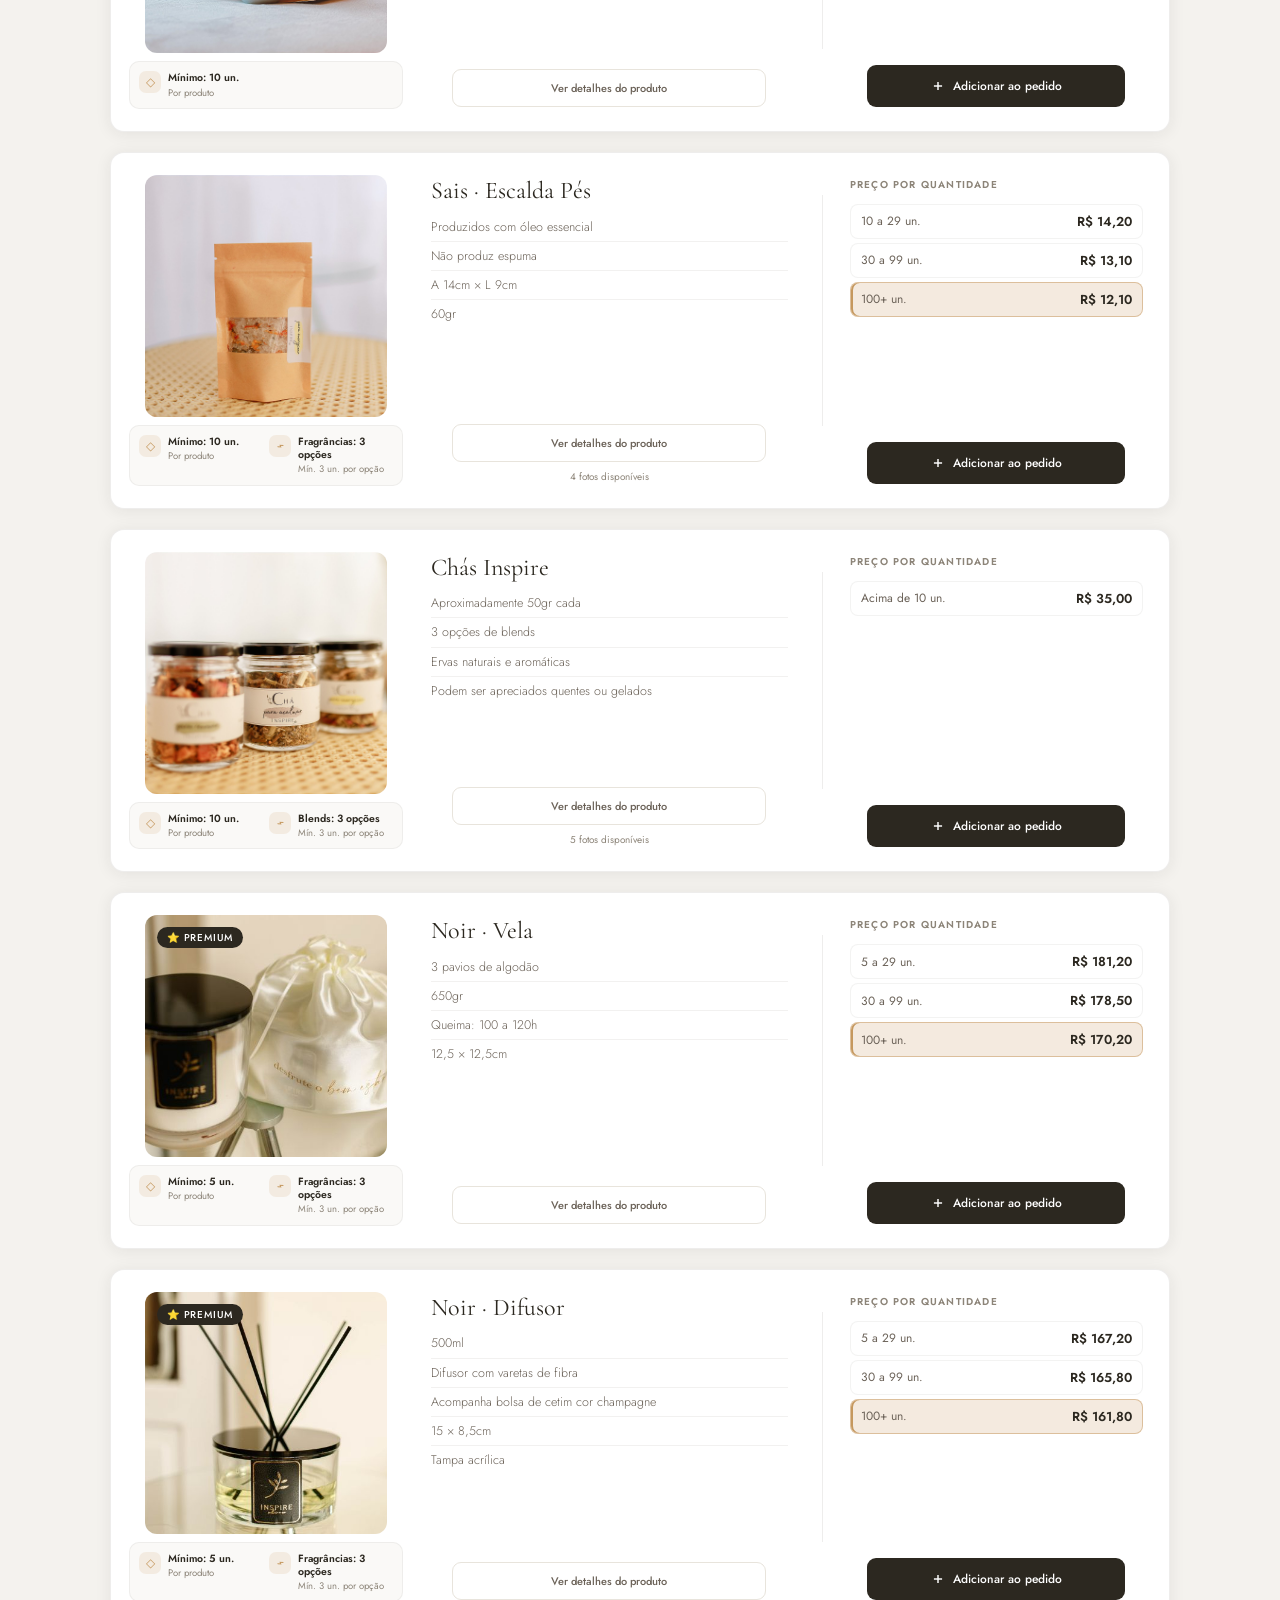
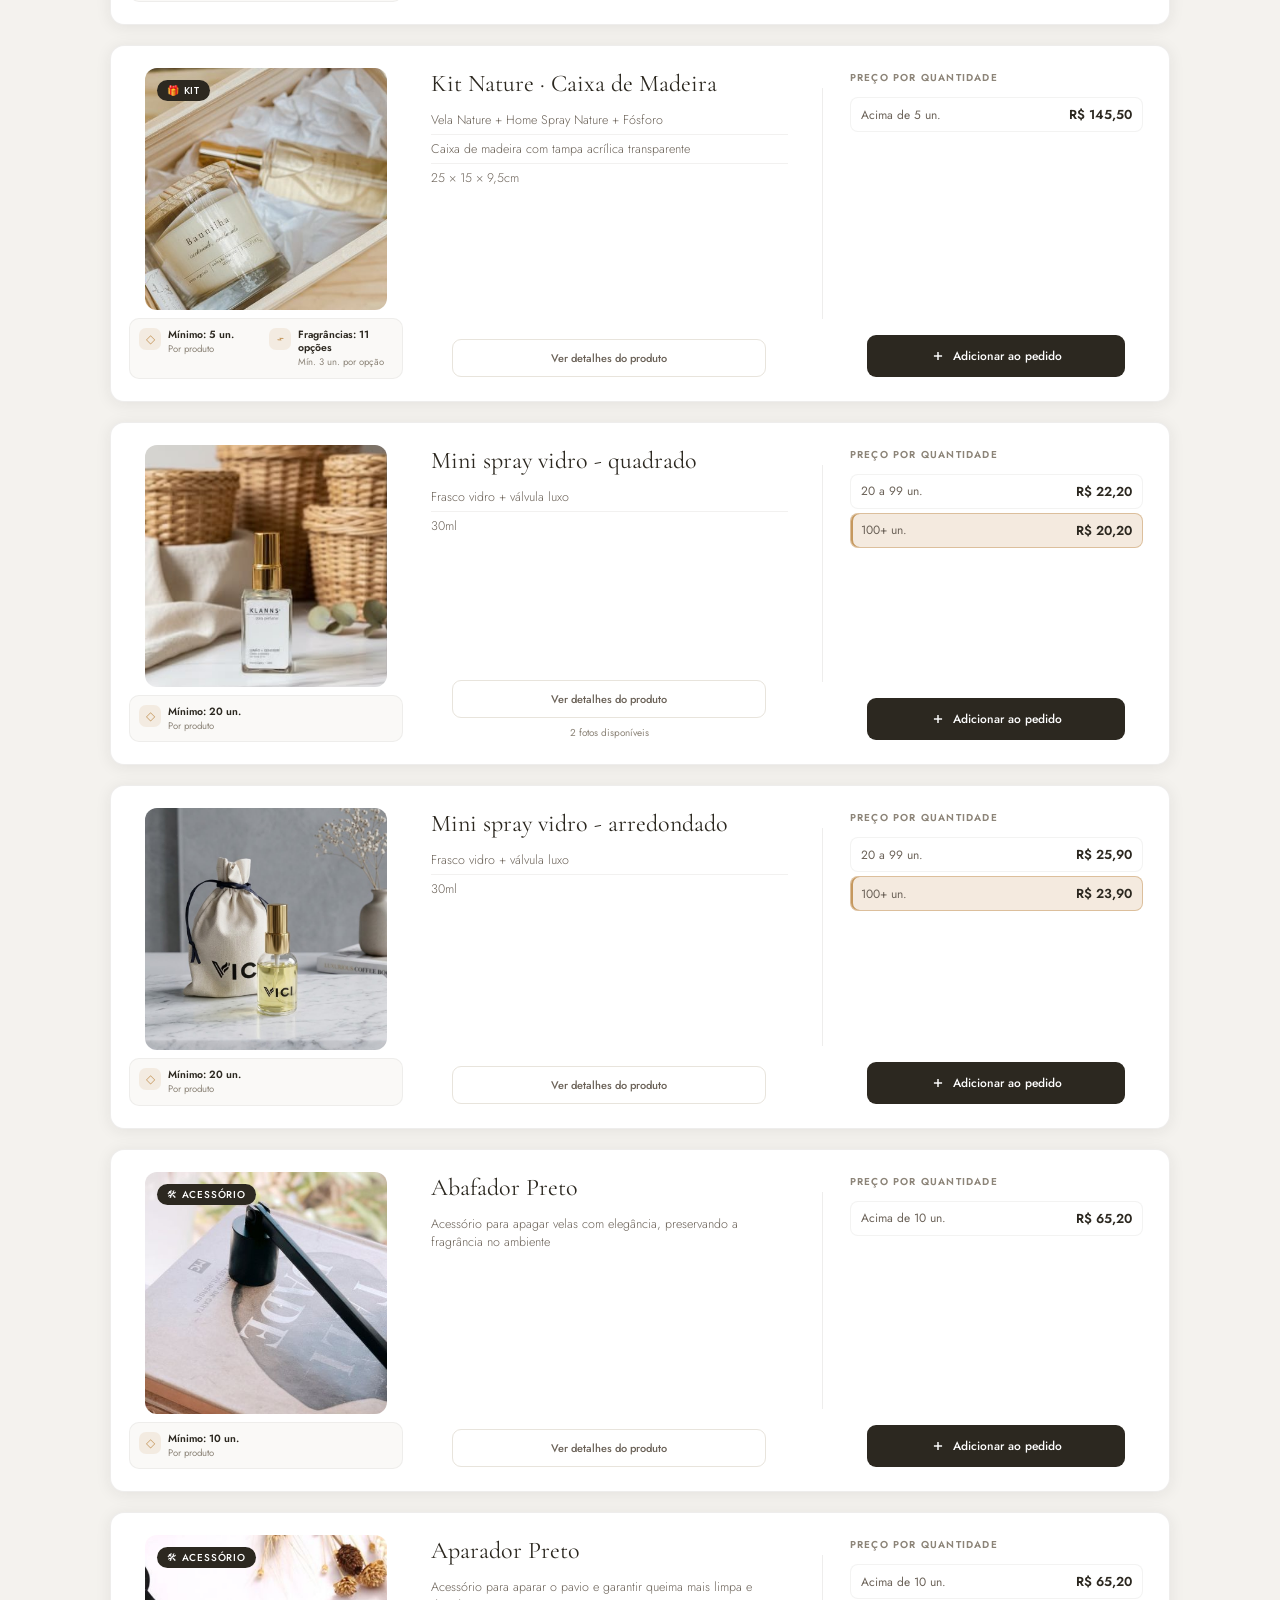
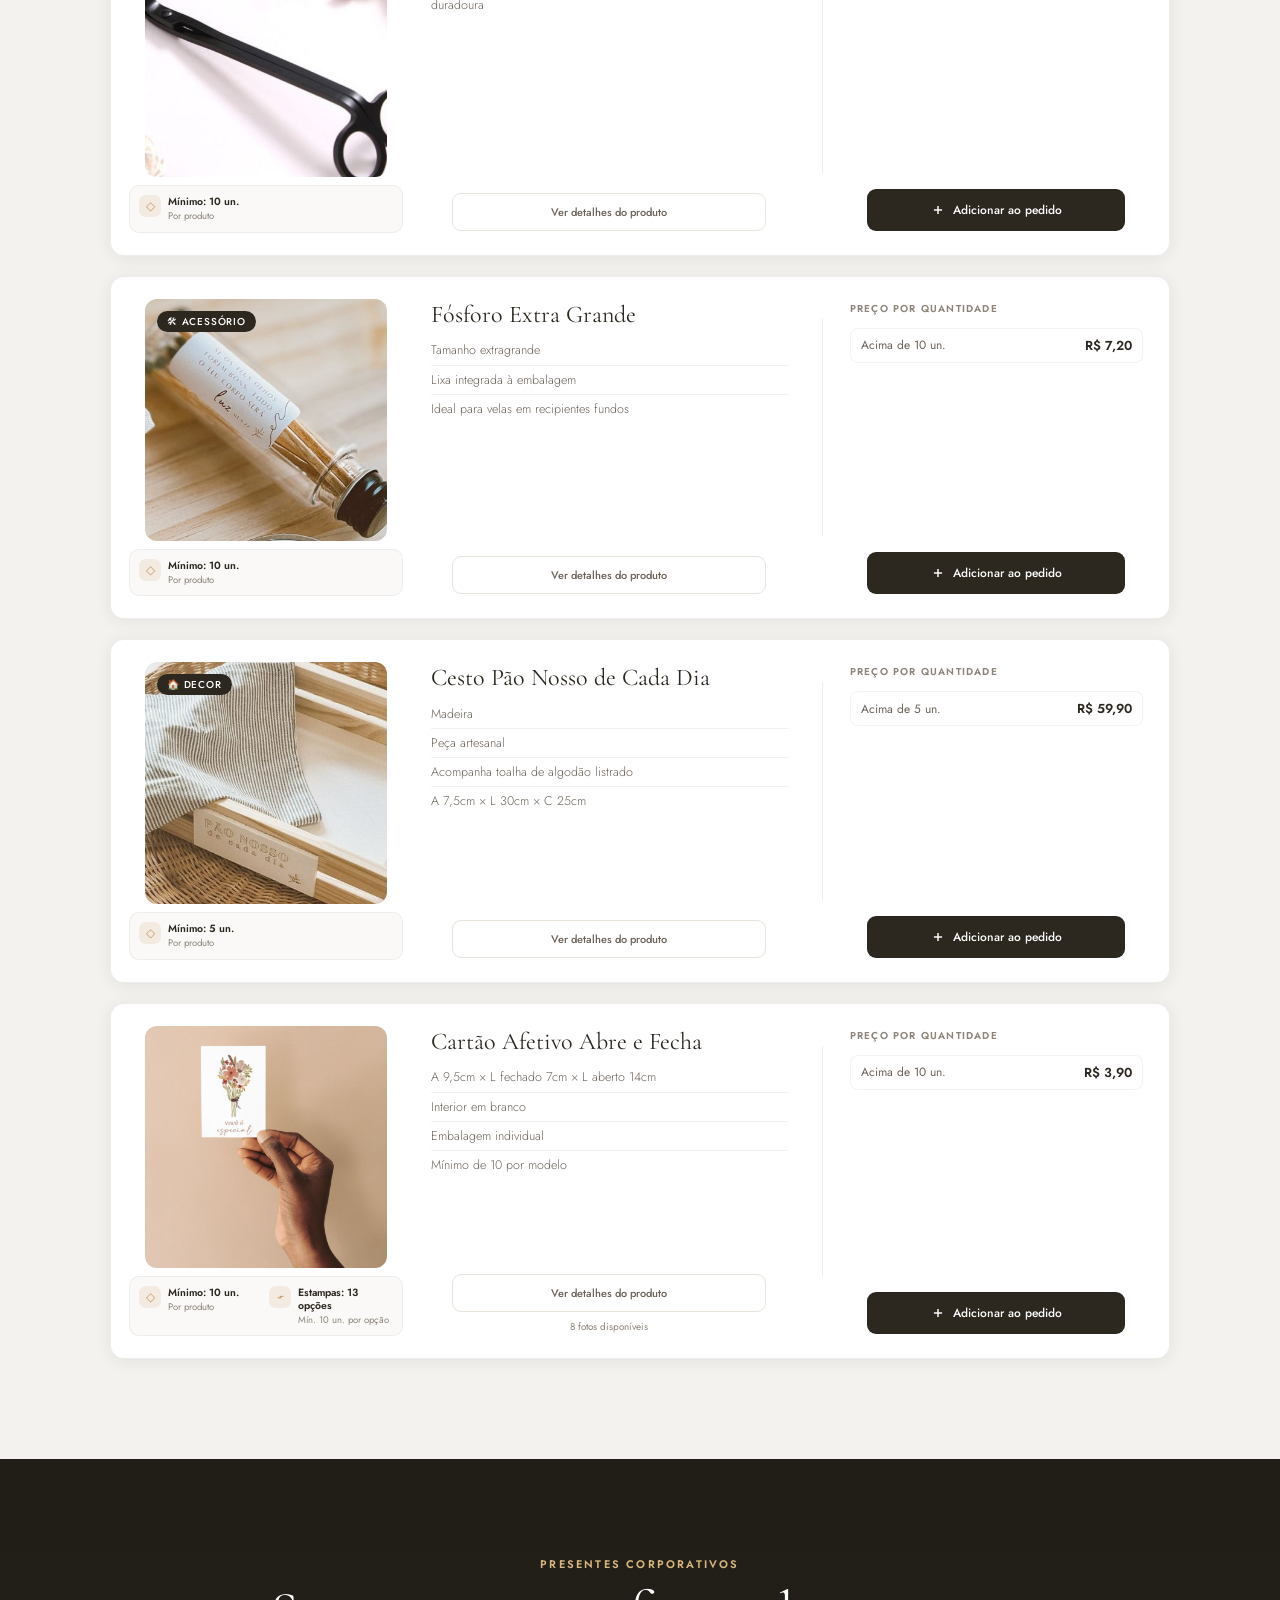
==== commit 182d87b4: "Ajustes" ====
--- a/index.html
+++ b/index.html
@@ -156,7 +156,7 @@
       <span>Presentes corporativos</span>
       <h2>Sua marca transformada em uma experiência.</h2>
       <p>Escolha a caixa, distribua as fragrâncias e defina os principais detalhes da personalização. Solicitações especiais serão alinhadas com nossa consultora pelo WhatsApp.</p>
-      <div class="corporate-section__rules">Pedido mínimo: 5 unidades por produto e por fragrância · Os valores exibidos podem variar conforme a personalização.</div>
+      <div class="corporate-section__rules">Compra liberada a partir de 1 unidade · Personalize sua caixa para presentear.</div>
     </div>
     <div class="products-grid corporate-products-grid" id="corporate-products-grid"></div>
   </section>
